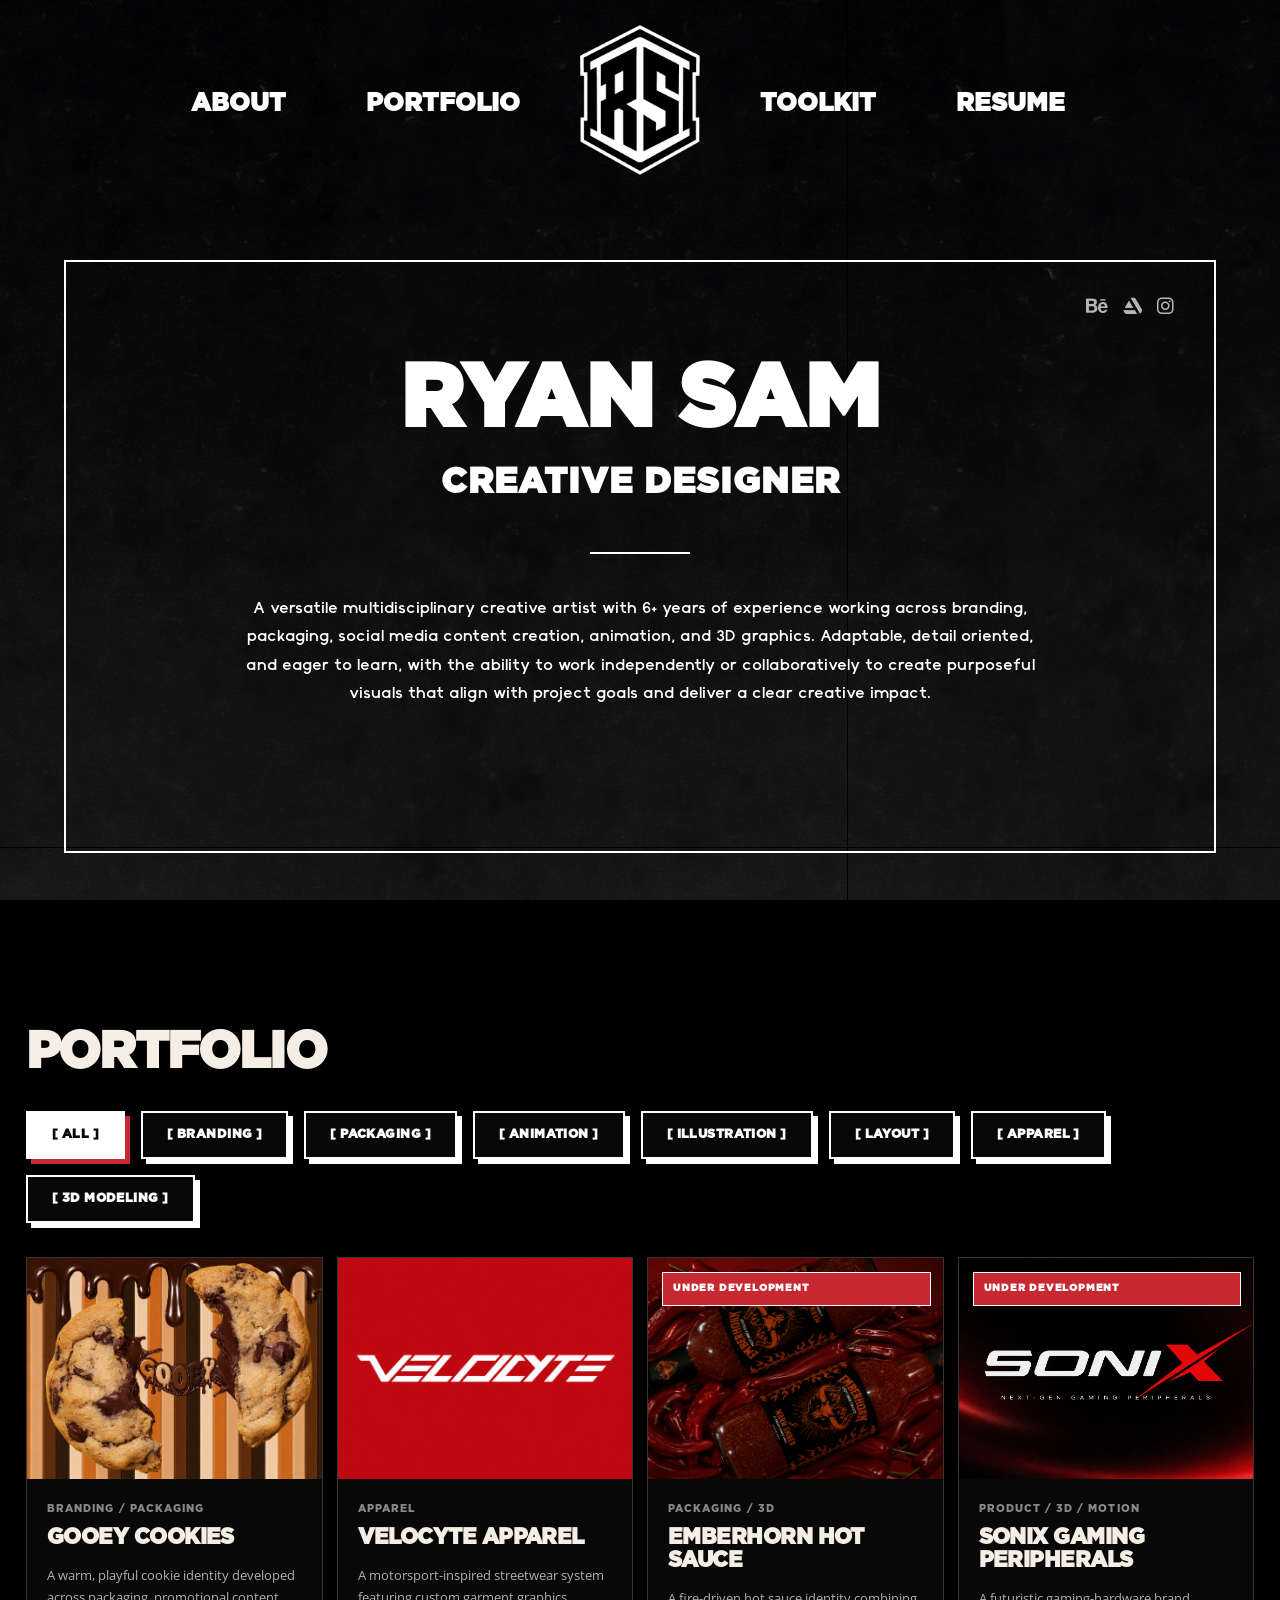
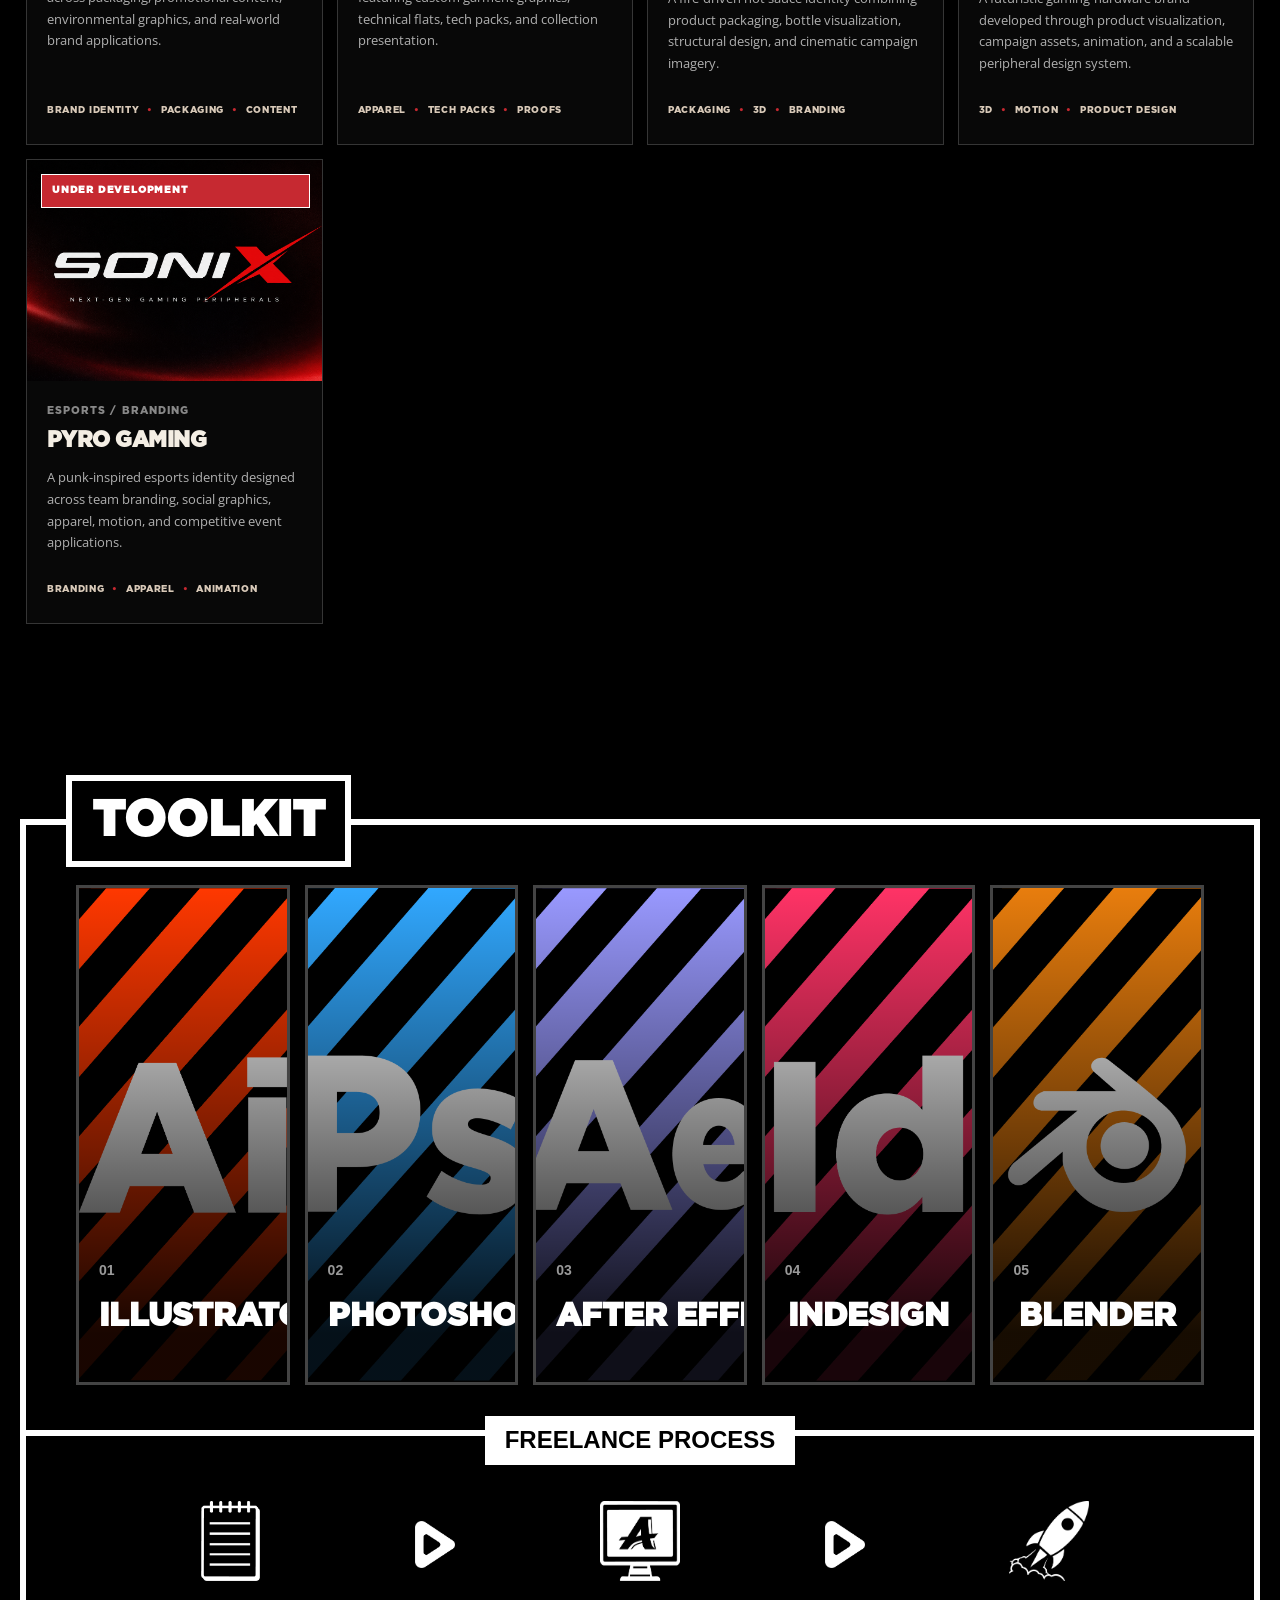
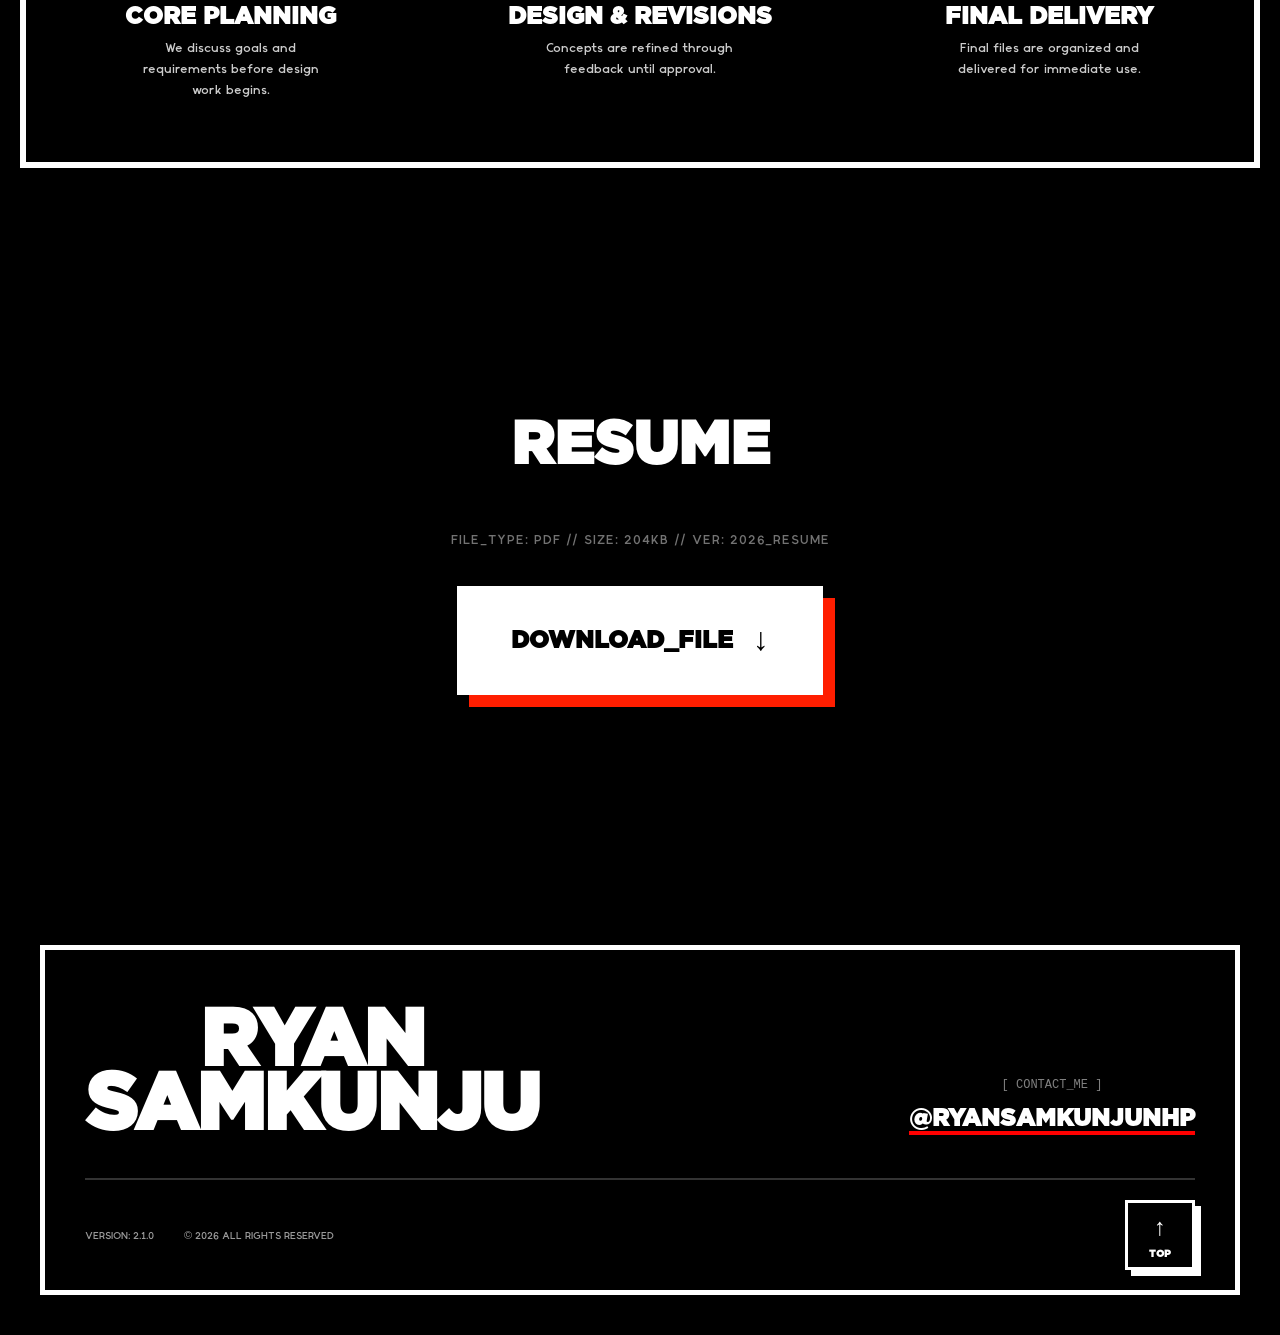
==== index.html @ bf1e014e "update19" ====
<!DOCTYPE html>
<html lang="en">
<head>
    <meta charset="UTF-8">
    <meta name="viewport" content="width=device-width, initial-scale=1.0">
    <title>Portfolio | Ryan Sam</title>
    <link rel="stylesheet" href="style.css">
    <!-- Scripts -->
    <script src="script.js" defer></script>
    <script src="filter.js" defer></script>
    <script src="scroll.js" defer></script>
    <script src="name.js" defer></script>
    <script src="transition.js" defer></script>
    <!-- Google tag (gtag.js) -->
<script async src="https://www.googletagmanager.com/gtag/js?id=G-31W8MHHCCV"></script>
<script>
  window.dataLayer = window.dataLayer || [];
  function gtag(){dataLayer.push(arguments);}
  gtag('js', new Date());

  gtag('config', 'G-31W8MHHCCV');
</script>
    <script>
        document.addEventListener("DOMContentLoaded", function () {
    const underDevelopmentProjects = document.querySelectorAll(
        ".portfolio-item.is-under-development .portfolio-card-link"
    );

    const notification = document.getElementById("dev-notification");

    underDevelopmentProjects.forEach(function (link) {
        link.addEventListener("click", function (event) {
            event.preventDefault();

            const projectURL = link.getAttribute("href");

            notification.classList.add("active");

            setTimeout(function () {
                window.location.href = projectURL;
            }, 1200);
        });
    });
});
    </script>
    <!-- Icons and Fonts -->
       <link rel="icon" type="image/png" href="images/NEWRSRSLOGO.png">
    <link rel="stylesheet" href="https://cdnjs.cloudflare.com/ajax/libs/font-awesome/6.0.0/css/all.min.css">
    <link href="https://fonts.googleapis.com/css?family=Open+Sans:400,700,800&display=swap" rel="stylesheet">
</head>
<body id="top">
    <!-- NAVIGATION BAR -->
    <nav class="minimal-nav">
        <div class="nav-left">
            <ul>
                <li><a href="#about">About</a></li>
                <li><a href="#portfolio">Portfolio</a></li>
            </ul>
        </div>
      
        <div class="logo">
            <a href="#"><img src="images/NEWRSRSLOGO.png" alt="Logo" /></a>
        </div>

        <div class="nav-right">
            <ul>
                <li><a href="#services">Toolkit</a></li>
                <li><a href="#resume">Resume</a></li>
            </ul>
        </div>
    </nav>
	  
    <!-- INTRO SECTION (Centered Bio) -->
<section class="hero-framed">
    <div class="hero-container">
        <!-- Social Icons (Top Right in Desktop, Centered in Mobile) -->
        <div class="hero-socials-inner">
            <a href="#" target="_blank"><i class="fa-brands fa-behance"></i></a>
            <a href="https://www.artstation.com/ryansamarts" target="_blank"><i class="fa-brands fa-artstation"></i></a>
            <a href="#" target="_blank"><i class="fa-brands fa-instagram"></i></a>
        </div>

        <div class="hero-content-center">
            <h1 class="hero-name">RYAN SAM</h1>
            <h2 class="hero-title">CREATIVE DESIGNER</h2>
            
            <!-- The horizontal line divider -->
            <div class="hero-line"></div>

            <p class="hero-bio">
             A versatile multidisciplinary creative artist with 6+ years of experience working across branding, packaging, social media content creation, animation, and 3D graphics. Adaptable, detail oriented, and eager to learn, with the ability to work independently or collaboratively to create purposeful visuals that align with project goals and deliver a clear creative impact.
            </p>
            <br>
            <p class="hero-biotwo"></p>
        </div>
    </div>
</section>

    <!-- PORTFOLIO SECTION -->
<section
    id="portfolio"
    class="port-section"
    aria-labelledby="portfolio-title"
>
    <div class="portfolio-inner">

        <div class="portfolio-title-row">
            <div>
                <h2 id="portfolio-title" class="portfolio-section-title">
                    PORTFOLIO 
                </h2>
            </div>
        </div>

        <div class="portfolio-controls">

            <!-- Portfolio Filter Buttons -->
            <div
                class="portfolio-filter"
                role="group"
                aria-label="Filter portfolio projects"
            >
                <button
                    type="button"
                    class="is-active"
                    data-filter="all"
                    aria-pressed="true"
                >
                    <span>[ ALL ]</span>
                </button>

                <button
                    type="button"
                    data-filter="Branding"
                    aria-pressed="false"
                >
                    <span>[ BRANDING ]</span>
                </button>

                <button
                    type="button"
                    data-filter="Packaging"
                    aria-pressed="false"
                >
                    <span>[ PACKAGING ]</span>
                </button>

                <button
                    type="button"
                    data-filter="Animation"
                    aria-pressed="false"
                >
                    <span>[ ANIMATION ]</span>
                </button>

                <button
                    type="button"
                    data-filter="Illustration"
                    aria-pressed="false"
                >
                    <span>[ ILLUSTRATION ]</span>
                </button>

                <button
                    type="button"
                    data-filter="Layout"
                    aria-pressed="false"
                >
                    <span>[ LAYOUT ]</span>
                </button>

                <button
                    type="button"
                    data-filter="Apparel"
                    aria-pressed="false"
                >
                    <span>[ APPAREL ]</span>
                </button>

                <button
                    type="button"
                    data-filter="3D Modeling"
                    aria-pressed="false"
                >
                    <span>[ 3D MODELING ]</span>
                </button>
            </div>
        </div>

        <div class="portfolio-container">

            <!-- GOOEY -->
            <article
                class="portfolio-item"
                data-category="Branding, Packaging"
            >
                <a href="gooey.html" class="portfolio-card-link">

                    <div class="image-container">
                        <img
                            src="images/gooeybannerrewr2.jpg"
                            alt="Gooey Cookies branding and packaging project"
                        >
                    </div>

                    <div class="portfolio-card-content">
                        <p class="project-category">
                            BRANDING / PACKAGING
                        </p>

                        <h3>GOOEY COOKIES</h3>

                        <p class="project-summary">
                            A warm, playful cookie identity developed across
                            packaging, promotional content, environmental graphics,
                            and real-world brand applications.
                        </p>

                        <div class="project-tags">
                            <span>BRAND IDENTITY</span>
                            <span>PACKAGING</span>
                            <span>CONTENT</span>
                        </div>
                    </div>

                </a>
            </article>

            <!-- VELOCYTE -->
           <article
              class="portfolio-item"
             data-category="Apparel"
>
            <a href="velocyte.html" class="portfolio-card-link">

             <div class="image-container">
            <img src="images/VelocyteBannerRed.png"
                alt="Velocyte motorsport apparel project">
        </div>

        <div class="portfolio-card-content">
            <p class="project-category">
                APPAREL
            </p>

            <h3>VELOCYTE APPAREL</h3>

            <p class="project-summary">
                A motorsport-inspired streetwear system featuring
                custom garment graphics, technical flats, tech packs,
                and collection presentation.
            </p>

            <div class="project-tags">
                <span>APPAREL</span>
                <span>TECH PACKS</span>
                <span>PROOFS</span>
            </div>
        </div>

    </a>
</article>

            <!-- EMBERHORN -->
            <article
                class="portfolio-item is-under-development"
                data-category="Branding, Packaging, 3D Modeling"
            >
                <a href="emberhorn.html" class="portfolio-card-link">

                    <div class="image-container">
                        <img
                            src="images/emberthumb.png"
                            alt="Emberhorn hot sauce branding and packaging project"
                        >

                        <div class="dev-badge">
                            UNDER DEVELOPMENT
                        </div>
                    </div>

                    <div class="portfolio-card-content">
                        <p class="project-category">
                            PACKAGING / 3D
                        </p>

                        <h3>EMBERHORN HOT SAUCE</h3>

                        <p class="project-summary">
                            A fire-driven hot sauce identity combining product
                            packaging, bottle visualization, structural design,
                            and cinematic campaign imagery.
                        </p>

                        <div class="project-tags">
                            <span>PACKAGING</span>
                            <span>3D</span>
                            <span>BRANDING</span>
                        </div>
                    </div>

                </a>
            </article>

            <!-- SONIX -->
            <article
                class="portfolio-item is-under-development"
                data-category="Branding, Animation, 3D Modeling"
            >
                <a href="sonix.html" class="portfolio-card-link">

                    <div class="image-container">
                        <img
                            src="images/sonixbanner.png"
                            alt="Sonix gaming peripherals product design project"
                        >

                        <div class="dev-badge">
                            UNDER DEVELOPMENT
                        </div>
                    </div>

                    <div class="portfolio-card-content">
                        <p class="project-category">
                            PRODUCT / 3D / MOTION
                        </p>

                        <h3>SONIX GAMING PERIPHERALS</h3>

                        <p class="project-summary">
                            A futuristic gaming-hardware brand developed through
                            product visualization, campaign assets, animation,
                            and a scalable peripheral design system.
                        </p>

                        <div class="project-tags">
                            <span>3D</span>
                            <span>MOTION</span>
                            <span>PRODUCT DESIGN</span>
                        </div>
                    </div>

                </a>
            </article>

            <!-- PYRO ESPORTS -->
            <article
                class="portfolio-item is-under-development"
                data-category="Branding, Apparel, Animation, Illustration"
            >
                <a href="esports.html" class="portfolio-card-link">

                    <div class="image-container">
                        <!-- Replace this image when the final Pyro banner is ready -->
                        <img
                            src="images/sonixbanner.png"
                            alt="Pyro Gaming esports identity project"
                        >

                        <div class="dev-badge">
                            UNDER DEVELOPMENT
                        </div>
                    </div>

                    <div class="portfolio-card-content">
                        <p class="project-category">
                            ESPORTS / BRANDING
                        </p>

                        <h3>PYRO GAMING</h3>

                        <p class="project-summary">
                            A punk-inspired esports identity designed across
                            team branding, social graphics, apparel, motion,
                            and competitive event applications.
                        </p>

                        <div class="project-tags">
                            <span>BRANDING</span>
                            <span>APPAREL</span>
                            <span>ANIMATION</span>
                        </div>
                    </div>

                </a>
            </article>

        </div>

        <p class="portfolio-empty-message" hidden>
            No projects currently match this category.
        </p>

    </div>
</section>

    <!-- TOOLKIT / SERVICES SECTION -->
    <section class="brutalist-master-container" id="services">
        <div class="main-frame">
            <h2 class="master-title">TOOLKIT</h2>
            <div class="services-wrapper">
                <div class="services-container">
                    <!-- Adobe Tools Panels -->
                    <div class="service-panel" style="background-image: url('images/Illustratortest.png');">
                        <div class="panel-content">
                            <span class="service-number">01</span>
                            <h2 class="service-title">Illustrator</h2>
                            <div class="service-details"><p>[ VECTOR GRAPHICS ]<br>[ IDENTITY SYSTEMS ]</p></div>
                        </div>
                    </div>
                    <div class="service-panel" style="background-image: url('images/Phototest.png');">
                        <div class="panel-content">
                            <span class="service-number">02</span>
                            <h2 class="service-title">PHOTOSHOP</h2>
                            <div class="service-details"><p>[ DIGITAL ART ]<br>[ VISUAL DESIGN ]</p></div>
                        </div>
                    </div>
                    <div class="service-panel" style="background-image: url('images/effectstest.png');">
                        <div class="panel-content">
                            <span class="service-number">03</span>
                            <h2 class="service-title">AFTER EFFECTS</h2>
                            <div class="service-details"><p>[ MOTION GRAPHICS ]<br>[ VFX ]</p></div>
                        </div>
                    </div>
                    <div class="service-panel" style="background-image: url('images/indesigntest.png');">
                        <div class="panel-content">
                            <span class="service-number">04</span>
                            <h2 class="service-title">INDESIGN</h2>
                            <div class="service-details"><p>[ EDITORIAL ]<br>[ PRINT ]</p></div>
                        </div>
                    </div>
                    <div class="service-panel" style="background-image: url('images/blendertest.png');">
                        <div class="panel-content">
                            <span class="service-number">05</span>
                            <h2 class="service-title">BLENDER</h2>
                            <div class="service-details"><p>[ 3D MODELING ]<br>[ RENDERING ]</p></div>
                        </div>
                    </div>
                </div>
            </div>

            <div class="section-divider">
                <span class="divider-label">FREELANCE PROCESS</span>
            </div>

            <!-- Process Section -->
            <div class="process-wrapper">
                <div class="about-cards__row">
                    <article class="about-card">
                        <div class="about-card__icon"><img src="images/pad.png" alt="Planning"></div>
                        <h3 class="about-card__title">CORE PLANNING</h3>
                        <p class="about-card__text">We discuss goals and requirements before design work begins.</p>
                    </article>
                    <div class="process-arrow"><img src="images/arrow1.png" alt="arrow"></div>
                    <article class="about-card">
                        <div class="about-card__icon"><img src="images/screen.png" alt="Design"></div>
                        <h3 class="about-card__title">DESIGN & REVISIONS</h3>
                        <p class="about-card__text">Concepts are refined through feedback until approval.</p>
                    </article>
                    <div class="process-arrow"><img src="images/arrow1.png" alt="arrow"></div>
                    <article class="about-card">
                        <div class="about-card__icon"><img src="images/rocket.png" alt="Quality"></div>
                        <h3 class="about-card__title">FINAL DELIVERY</h3>
                        <p class="about-card__text">Final files are organized and delivered for immediate use.</p>
                    </article>
                  </div>
            </div>
        </div>
    </section>

    <!-- RESUME SECTION -->
    <section class="resume-content-box" id="resume">
        <h4>RESUME</h4>
        <p class="resume-file-info">FILE_TYPE: PDF // SIZE: 204KB // VER: 2026_RESUME</p>
        <a href="/images/RyanSamkunjuResume.pdf" download class="brutalist-btn">
            <span class="btn-text">DOWNLOAD_FILE</span>
            <span class="btn-arrow">↓</span>
        </a>
    </section>

    <!-- FOOTER -->
    <footer class="brutalist-footer">
        <div class="footer-frame">
            <div class="footer-main">
                <h2 class="footer-logo-text">RYAN <br>SAMKUNJU</h2>
                <div class="footer-contact">
                    <p class="tech-label">[ CONTACT_ME ]</p>
                    <a href="mailto:ryansamkunjunhp@gmail.com" class="footer-link">@RYANSAMKUNJUNHP</a>
                </div>
            </div>
            <div class="footer-bottom">
                <div class="footer-meta">
                    <p>VERSION: 2.1.0</p>
                    <p>&copy; 2026 ALL RIGHTS RESERVED</p>
                </div>
                <div class="scroll-container">
                    <a href="#top" class="brutalist-scroll-btn">
                        <span class="arrow">↑</span>
                        <span class="btn-text">TOP</span>
                    </a>
                </div>
            </div>
        </div>
    </footer>
	<div id="dev-notification" class="dev-notification">
    This project is still under development. Some sections may be unfinished.
</div>
</body>
</html>
---- style.css ----
/* =========================================================
   GLOBAL / RESET / FONTS
========================================================= */
* {
  box-sizing: border-box;
}

html {
  scroll-behavior: smooth;
}

body {
  margin: 0;
  min-height: 100vh;
  overflow-x: hidden;
  background-color: #000;
  color: #fff;
  font-family: Arial, sans-serif;
  line-height: 1.6;
}

body::before {
  content: "";
  position: fixed;
  inset: 0;
  background-image: url("images/BG21.jpg");
  background-size: cover;
  background-position: center;
  background-repeat: no-repeat;
  z-index: -1;
  will-change: transform;
}

img {
  max-width: 100%;
  height: auto;
}
@font-face {
  font-family: "FuturaBold";
  src: url("fonts/Futura Bold.otf") format("opentype");
  font-weight: 700;
  font-style: normal;
  font-display: swap;
}
@font-face {
  font-family: 'gyro';
  src: url('fonts/gyro.ttf');
  font-weight: normal;
  font-style: normal;
}

@font-face {
  font-family: 'voye';
  src: url('fonts/voye.otf');
  font-weight: normal;
  font-style: normal;
}

@font-face {
  font-family: 'GothamBlack';
  src: url('/fonts/GothamBlack.woff2') format('woff2'),
       url('/fonts/GothamBlack.woff') format('woff'),
       url('/fonts/GothamBlack.ttf') format('truetype'),
       url('/fonts/GothamBlack.otf') format('opentype');
  font-weight: normal;
  font-style: normal;
  font-display: swap;
}

p {
  font-family: 'voye', Arial, sans-serif;
}

h2,
h3,
h4,
nav ul li a,
.brutalist-btn,
.brutalist-resume-btn,
.brutalist-nav-btn .btn-text,
.brutalist-scroll-btn .btn-text,
.portfolio-filter button,
.footer-link,
.btn-text,
.spec-row strong,
.concept-title {
  font-family: 'GothamBlack', Arial, sans-serif;
  font-weight: 900;
}

h2 {
  text-align: center;
  color: #fff;
  font-size: 40px;
}

h3 {
  color: #fff;
  font-size: 50px;
}

h4 {
  color: #fff;
  font-size: 60px;
  text-align: center;
}

.services-section,
.port-section,
.resume-wrapper {
  background: transparent !important;
}

.sr-only {
  position: absolute;
  width: 1px;
  height: 1px;
  overflow: hidden;
}

/* =========================================================
   NAVIGATION (Kept Your Original Styles)
========================================================= */

nav {
  display: flex;
  align-items: center;
  justify-content: center;
  max-width: 1200px;
  height: 200px;
  margin: 0 auto;
  position: relative;
  z-index: 10;
  gap: 0;
}

.nav-left, .nav-right {
  display: flex;
  align-items: center;
  flex: 1;
}

.nav-left { justify-content: flex-end; }
.nav-right { justify-content: flex-start; }

nav ul {
  display: flex;
  align-items: center;
  height: 90px;
  margin: 0;
  padding: 0 20px;
  list-style: none;
}

nav ul li { margin: 0 40px; }

nav ul li a {
  display: inline-block;
  position: relative;
  color: #fff;
  font-size: 25px;
  line-height: 1;
  padding-top: 10px;
  text-transform: uppercase;
  text-decoration: none;
  transition: all 0.3s ease;
}

/* Triangle Hover Effect */
nav ul li a::after {
  content: "";
  position: absolute;
  left: 50%;
  bottom: -15px;
  width: 0;
  height: 0;
  border-left: 15px solid transparent;
  border-right: 15px solid transparent;
  border-top: 10px solid #fff;
  transform: translateX(-50%);
  opacity: 0;
  transition: opacity 0.15s ease;
}

nav ul li a:hover::after {
  opacity: 1;
  animation: triangleShake 0.25s infinite;
}
.logo {
  flex: 0 0 auto;
  display: flex;
  align-items: center;
  justify-content: center;
  z-index: 20;
}

.logo a {
  display: flex;
  align-items: center;
  justify-content: center;
}
.logo img {
  display: block;
  width: 120px;
  height: auto;
  max-width: none;
  object-fit: contain;
  flex-shrink: 0;
}
@media (max-width: 768px) {
  nav {
    height: 120px;
    max-width: 100%;
    padding: 0 10px;
  }

  nav ul {
    height: 55px;
    padding: 0 10px;
  }

  nav ul li {
    margin: 0 12px;
  }

  nav ul li a {
    font-size: 13px;
    padding-top: 6px;
  }

  .logo img {
    width: 80px;
    height: auto;
    max-width: none;
  }
}
@keyframes triangleShake {
  0% { transform: translateX(-50%) rotate(0deg); }
  25% { transform: translateX(-48%) rotate(2deg); }
  50% { transform: translateX(-50%) rotate(0deg); }
  75% { transform: translateX(-52%) rotate(-2deg); }
  100% { transform: translateX(-50%) rotate(0deg); }
}

/* =========================================================
   INDEX — HERO / ABOUT
========================================================= */

.hero-framed {
  display: flex;
  justify-content: center;
  width: 100%;
  padding: 60px 5%;
}

.hero-container {
  position: relative;
  display: flex;
  flex-direction: column;
  align-items: center;
  width: 100%;
  max-width: 1200px;
  margin: 0 auto;
  padding: 100px 60px;
  border: 2px solid #fff;
  text-align: center;
}

.hero-socials-inner {
  position: absolute;
  top: 30px;
  right: 40px;
  display: flex;
  gap: 15px;
}

.hero-socials-inner a {
  color: #fff;
  font-size: 1.2rem;
  opacity: 0.7;
  transition: color 0.3s ease, opacity 0.3s ease;
}

.hero-socials-inner a:hover {
  color: #ff3c00;
  opacity: 1;
}

.hero-content-center {
  display: flex;
  flex-direction: column;
  align-items: center;
  width: 100%;
  text-align: center;
}

.hero-name {
  margin: 0;
  color: #fff;
  font-family: "GothamBlack", Arial, sans-serif;
  font-size: clamp(3.2rem, 7vw, 5.5rem);
  line-height: 0.9;
  text-transform: uppercase;
}

.hero-title {
  margin: 14px 0 0;
  color: #fff;
  font-family: "GothamBlack", Arial, sans-serif;
  font-size: clamp(1.35rem, 3vw, 2.2rem);
  letter-spacing: 1px;
  text-transform: uppercase;
}

.hero-line {
  width: 100px;
  height: 2px;
  margin: 40px auto;
  background: #fff;
}

.hero-bio,
.hero-biotwo {
  width: 100%;
  max-width: 800px;
  margin: 0 auto;
  color: #fff;
  font-size: 1.05rem;
  line-height: 1.7;
  text-align: center;
}

.hero-biotwo {
  margin-top: 18px;
}

@media (max-width: 768px) {
  .hero-framed {
    padding: 30px 12px 60px;
  }

  .hero-container {
    padding: 80px 24px 46px;
  }

  .hero-socials-inner {
    position: relative;
    top: auto;
    right: auto;
    justify-content: center;
    width: 100%;
    margin-bottom: 38px;
  }

  .hero-bio,
  .hero-biotwo {
    max-width: 100%;
    font-size: 0.95rem;
  }
}

/* =========================================================
   BUTTONS / CIRCLE EFFECTS
========================================================= */
.brutalist-resume-btn,
.brutalist-btn {
  position: relative;
  display: inline-flex;
  align-items: center;
  justify-content: center;
  gap: 20px;
  overflow: visible;
}

.brutalist-btn {
  padding: 25px 50px;
  background-color: #fff;
  color: #000;
  border: 4px solid #fff;
  box-shadow: 12px 12px 0 #ff1e00;
  font-size: 24px;
  text-transform: uppercase;
  text-decoration: none;
  transition: all 0.1s step-end;
}

.brutalist-btn:hover {
  transform: translate(6px, 6px);
  box-shadow: 6px 6px 0 #ff1e00;
  background-color: #000;
  color: #fff;
}

.brutalist-btn:active,
.brutalist-resume-btn:active {
  transform: translate(12px, 12px);
  box-shadow: 0 0 0 #ff1e00;
}

.btn-arrow {
  font-size: 32px;
  font-weight: bold;
}

.circle-effect {
  position: absolute;
  left: 50%;
  top: 50%;
  width: 135%;
  height: 170%;
  transform: translate(-50%, -50%) rotate(-4deg);
  pointer-events: none;
  z-index: -1;
}

.circle-effect path {
  fill: none;
  stroke: #ff1e00;
  stroke-width: 8;
  stroke-linecap: round;
  stroke-linejoin: round;
  stroke-dasharray: 1000;
  stroke-dashoffset: 1000;
  animation: drawCircle 4s ease-out infinite;
}

@keyframes drawCircle {
  0% { stroke-dashoffset: 1000; opacity: 0; }
  10% { opacity: 1; }
  35% { stroke-dashoffset: 0; opacity: 1; }
  85% { stroke-dashoffset: 0; opacity: 1; }
  100% { stroke-dashoffset: 1000; opacity: 0; }
}

.process-contact-footer,
.process-contact-container {
  display: flex;
  justify-content: center;
  margin-top: 50px;
}

.process-contact-footer {
  margin-top: 20px;
  padding-bottom: 10px;
}

@media (max-width: 768px) {
  .brutalist-resume-btn {
    width: 100%;
    padding: 15px 30px;
    font-size: 18px;
  }
}

/* =========================================================
   PORTFOLIO — SELECTED WORK
========================================================= */

.port-section {
    position: relative;
    padding: clamp(80px, 9vw, 145px) 0;
    background: transparent;
    color: #f5f2eb;
}

.portfolio-inner {
    width: min(1480px, calc(100% - 52px));
    margin-inline: auto;
}

/* Header */

.portfolio-title-row {
    display: flex;
    justify-content: space-between;
    align-items: flex-end;
    gap: 32px;
    margin-bottom: 32px;
}

.portfolio-section-title {
    max-width: 760px;
    margin: 0;
    color: #f4eee4;
    font-family: GothamBlack, "Open Sans", sans-serif;
    font-size: clamp(2rem, 4vw, 4.4rem);
    line-height: 0.98;
    letter-spacing: -0.035em;
    text-transform: uppercase;
}

/* Filters and view-all link */

.portfolio-controls {
    display: flex;
    justify-content: space-between;
    align-items: flex-end;
    gap: 30px;
    margin-bottom: 34px;
}

.portfolio-filter {
    display: flex;
    flex: 1;
    flex-wrap: wrap;
    gap: 16px;
}

.portfolio-filter button {
    position: relative;
    min-height: 48px;
    padding: 0 24px;
    overflow: visible;

    background: #080808;
    color: #ffffff;

    border: 2px solid #ffffff;
    border-radius: 0;
    box-shadow: 5px 5px 0 #ffffff;

    font-family: GothamBlack, "Open Sans", sans-serif;
    font-size: 0.78rem;
    font-weight: 800;
    letter-spacing: 0.035em;
    line-height: 1;
    text-transform: uppercase;

    cursor: pointer;

    transition:
        transform 160ms ease,
        box-shadow 160ms ease,
        background-color 160ms ease,
        color 160ms ease;
}

.portfolio-filter button:hover {
    transform: translate(2px, 2px);
    box-shadow: 3px 3px 0 #ffffff;
}

.portfolio-filter button.is-active {
    background: #ffffff;
    color: #080808;
    box-shadow: 5px 5px 0 #c62931;
}

.portfolio-filter button:focus-visible {
    outline: 3px solid #c62931;
    outline-offset: 5px;
}
/* Project grid */

.portfolio-container {
    display: grid;
    grid-template-columns: repeat(4, minmax(0, 1fr));
    gap: 14px;
    align-items: stretch;
}

.port-section .portfolio-item {
    min-width: 0;
    overflow: hidden;

    background: rgba(9, 9, 9, 0.9);
    border: 1px solid rgba(255, 255, 255, 0.18);

    transition:
        opacity 220ms ease,
        transform 220ms ease,
        border-color 220ms ease;
}

.port-section .portfolio-item:hover {
    border-color: rgba(255, 255, 255, 0.52);
    transform: translateY(-4px);
}

.port-section .portfolio-item[hidden] {
    display: none;
}

.portfolio-card-link {
    display: flex;
    flex-direction: column;
    height: 100%;

    color: inherit;
    text-decoration: none;
}

/* Images */

.port-section .image-container {
    position: relative;
    aspect-ratio: 4 / 3;
    overflow: hidden;
    background: #121212;
}

.port-section .image-container img {
    display: block;
    width: 100%;
    height: 100%;
    object-fit: cover;

    filter: saturate(0.88);
    transition:
        transform 380ms ease,
        filter 380ms ease;
}

.portfolio-item:hover .image-container img {
    transform: scale(1.035);
    filter: saturate(1);
}

/* Under-development badge */

.port-section .dev-badge {
    position: absolute;
    top: 14px;
    left: 14px;
    z-index: 2;

    padding: 8px 10px;

    background: #c62931;
    color: #ffffff;
    border: 1px solid #ffffff;

    font-family: GothamBlack, "Open Sans", sans-serif;
    font-size: 0.62rem;
    font-weight: 800;
    letter-spacing: 0.08em;
    text-transform: uppercase;
}

/* Card content */

.portfolio-card-content {
    display: flex;
    flex: 1;
    flex-direction: column;
    padding: 22px 20px 20px;
}

.project-category {
    margin: 0 0 10px;
    color: rgba(255, 255, 255, 0.52);

    font-family: GothamBlack, "Open Sans", sans-serif;
    font-size: 0.66rem;
    letter-spacing: 0.1em;
    text-transform: uppercase;
}

.portfolio-card-content h3 {
    margin: 0;
    color: #f4eee4;

    font-family: GothamBlack, "Open Sans", sans-serif;
    font-size: clamp(1.15rem, 1.7vw, 1.65rem);
    line-height: 1.05;
    letter-spacing: -0.025em;
    text-transform: uppercase;
}

.project-summary {
    margin: 15px 0 22px;
    color: rgba(255, 255, 255, 0.68);

    font-family: "Open Sans", Arial, sans-serif;
    font-size: 0.82rem;
    line-height: 1.65;
}

.project-tags {
    display: flex;
    flex-wrap: wrap;
    gap: 8px;
    margin-top: auto;
}

.project-tags span {
    padding: 6px 0;
    color: #d8c9b8;

    font-family: GothamBlack, "Open Sans", sans-serif;
    font-size: 0.59rem;
    letter-spacing: 0.07em;
    text-transform: uppercase;
}

.project-tags span:not(:last-child)::after {
    margin-left: 8px;
    color: #c62931;
    content: "•";
}

/* Empty filter result */

.portfolio-empty-message {
    margin: 38px 0 0;
    padding: 28px;

    border: 1px solid rgba(255, 255, 255, 0.2);
    color: rgba(255, 255, 255, 0.62);

    font-family: GothamBlack, "Open Sans", sans-serif;
    text-align: center;
    text-transform: uppercase;
}

/* Responsive */

@media (max-width: 1180px) {
    .portfolio-container {
        grid-template-columns: repeat(2, minmax(0, 1fr));
    }

    .portfolio-controls {
        align-items: flex-start;
        flex-direction: column;
    }

    .view-all-projects {
        align-self: flex-end;
    }
}

@media (max-width: 720px) {
    .port-section {
        padding: 72px 0;
    }

    .portfolio-inner {
        width: min(100% - 24px, 1480px);
    }

    .portfolio-section-title {
        font-size: clamp(2rem, 10vw, 3.2rem);
    }

    .portfolio-filter {
        gap: 12px;
    }

    .portfolio-filter button {
        min-height: 42px;
        padding: 0 15px;
        box-shadow: 4px 4px 0 #ffffff;
        font-size: 0.65rem;
    }

    .portfolio-filter button.is-active {
        box-shadow: 4px 4px 0 #c62931;
    }

    .portfolio-container {
        grid-template-columns: 1fr;
    }

    .view-all-projects {
        align-self: flex-start;
    }
}

/* =========================================================
   TOOLKIT / SERVICES / PROCESS
========================================================= */
.services-section {
  width: 100%;
  padding: 5px 0;
  margin-bottom: 50px;
  background: #000;
}

.brutalist-master-container,
.about-cards {
  display: flex;
  justify-content: center;
}

.brutalist-master-container {
  padding: 80px 20px;
  font-family: 'Arial Black', sans-serif;
}

.about-cards {
  padding: 100px 20px;
}

.main-frame {
  position: relative;
  display: flex;
  flex-direction: column;
  width: 100%;
  max-width: 1300px;
  border: 6px solid #fff;
}

.master-title {
  position: absolute;
  top: -50px;
  left: 40px;
  z-index: 10;
  margin: 0;
  padding: 0 20px;
  background: #000;
  color: #fff;
  border: 6px solid #fff;
  font-size: 50px;
  font-weight: 900;
  text-transform: uppercase;
}

.services-wrapper {
  padding: 60px 30px 40px;
}

.services-container {
  display: flex;
  width: 100%;
  max-width: 1400px;
  height: 500px;
  margin: 0 auto;
  padding: 0 20px;
  gap: 15px;
}

.service-panel {
  position: relative;
  flex: 1;
  overflow: hidden;
  background-size: cover;
  background-position: center;
  border: 3px solid #444;
  cursor: pointer;
  transition: all 0.6s cubic-bezier(0.25, 1, 0.5, 1);
}

.service-panel:hover {
  flex: 3;
  border-color: #fff;
}

.service-panel::before {
  content: '';
  position: absolute;
  inset: 0;
  background: linear-gradient(110deg, transparent 20%, rgba(255,255,255,0.1) 40%, rgba(255,255,255,0.4) 50%, rgba(255,255,255,0.1) 60%, transparent 80%);
  transform: translateX(-150%);
  transition: transform 0.8s ease;
  z-index: 3;
  pointer-events: none;
}

.service-panel:hover::before {
  transform: translateX(150%);
}

.service-panel::after {
  content: '';
  position: absolute;
  inset: 0;
  background: linear-gradient(to top, rgba(0,0,0,0.9) 10%, transparent 100%);
  z-index: 1;
}

.panel-content {
  position: absolute;
  left: 20px;
  right: 20px;
  bottom: 20px;
  z-index: 2;
  color: #fff;
}

.service-number {
  display: block;
  margin-bottom: 10px;
  font-size: 14px;
  font-weight: 900;
  color: white;
  opacity: 0.6;
}

.service-title {
  margin: 0;
  font-size: 32px;
  font-weight: 900;
  text-transform: uppercase;
  white-space: nowrap;
}

.service-details {
  max-height: 0;
  opacity: 0;
  overflow: hidden;
  margin-top: 20px;
  transition: all 0.4s ease;
  color: white;
}

.service-panel:hover .service-details {
  max-height: 200px;
  opacity: 1;
}

.service-details p,
.service-details li {
  color: #ccc;
  font-size: 16px;
  line-height: 1.5;
}

.service-details ul {
  padding: 0;
  list-style: none;
}

.section-divider {
  position: relative;
  display: flex;
  justify-content: center;
  align-items: center;
  height: 0;
  margin: 5px 0;
  border-top: 6px solid #fff;
}

.divider-label {
  position: absolute;
  top: -20px;
  padding: 5px 20px;
  background: #fff;
  color: #000;
  font-size: 24px;
  font-weight: 900;
  text-transform: uppercase;
}

.process-wrapper {
  padding: 60px 40px;
}

.about-cards__row {
  display: flex;
  justify-content: space-between;
  align-items: flex-start;
  gap: 20px;
}

.about-card {
  flex: 1;
  color: #fff;
  text-align: center;
}

.about-card__icon {
  display: flex;
  justify-content: center;
  height: 80px;
  margin-bottom: 20px;
}

.about-card__icon img {
  max-width: 80px;
  max-height: 80px;
  filter: brightness(0) invert(1);
}

.about-card__title {
  margin-bottom: 10px;
  font-size: 24px;
  line-height: 1;
}

.about-card__text {
  max-width: 200px;
  margin: 0 auto;
  font-size: 13px;
  opacity: 0.8;
}

.process-arrow img {
  width: 40px;
  margin-top: 20px;
  filter: brightness(0) invert(1);
}

@media (max-width: 900px) {
  .master-title {
    top: -20px;
    font-size: 30px;
  }

  .about-cards__row {
    flex-direction: column;
    align-items: center;
  }

  .process-arrow {
    padding: 20px 0;
    transform: rotate(90deg);
  }

  .section-divider {
    margin-top: 40px;
  }
}

@media (max-width: 768px) {
  .services-container {
    flex-direction: column;
    height: auto !important;
    padding: 0;
    gap: 15px;
  }

  .service-panel {
    flex: none !important;
    width: 100%;
    min-height: 300px;
    height: 300px;
  }

  .service-panel:hover {
    flex: none !important;
    height: 300px;
  }

  .service-title {
    font-size: 28px;
    white-space: normal;
  }

  .service-details {
    max-height: none;
    opacity: 1;
    margin-top: 15px;
  }
}

/* =========================================================
   INDEX — RESUME
========================================================= */

.resume-content-box {
  display: flex;
  flex-direction: column;
  align-items: center;
  justify-content: center;
  width: 100%;
  gap: 35px;
  padding: 150px 20px;
  text-align: center;
}

.resume-content-box h4 {
  margin: 0;
}

.resume-file-info {
  margin: 0;
  color: rgba(255, 255, 255, 0.45);
  font-family: "voye", Arial, sans-serif;
  font-size: 14px;
  letter-spacing: 1px;
}

@media (max-width: 768px) {
  .resume-content-box {
    gap: 26px;
    padding: 100px 20px;
  }

  .resume-content-box h4 {
    font-size: 3rem;
  }
}

/* =========================================================
   FOOTER / SCROLL BUTTONS
========================================================= */
footer {
  padding: 1rem;
  background: #000;
  color: #fff;
  text-align: center;
  justify-content: center;
}

.brutalist-footer {
  padding: 100px 20px 40px;
  background-color: transparent;
  color: #fff;
}

.footer-frame {
  position: relative;
  max-width: 1200px;
  margin: 0 auto;
  padding: 60px 40px 20px;
  border: 5px solid #fff;
}

.footer-main {
  display: flex;
  justify-content: space-between;
  align-items: flex-end;
  padding-bottom: 40px;
  margin-bottom: 20px;
  border-bottom: 2px solid rgba(255, 255, 255, 0.2);
}

.footer-logo-text {
  margin: 0;
  font-family: 'GothamBlack', sans-serif;
  font-size: 80px;
  line-height: 0.8;
  letter-spacing: -2px;
  text-transform: uppercase;
}

.footer-link {
  color: #fff;
  font-size: 24px;
  text-decoration: none;
  border-bottom: 4px solid red;
  transition: all 0.2s ease;
}

.footer-link:hover {
  background-color: red;
  color: #000;
}

.footer-bottom {
  display: flex;
  justify-content: space-between;
  align-items: center;
}

.footer-meta {
  display: flex;
  gap: 30px;
  font-family: monospace;
  font-size: 11px;
  opacity: 0.6;
}

.tech-label {
  margin-bottom: 5px;
  font-family: monospace;
  font-size: 12px;
  opacity: 0.5;
}

.project-nav-container {
  display: flex;
  gap: 15px;
}

.brutalist-nav-btn,
.brutalist-scroll-btn {
  display: flex;
  flex-direction: column;
  align-items: center;
  justify-content: center;
  background: #000;
  color: #fff;
  border: 3px solid #fff;
  box-shadow: 6px 6px 0 #fff;
  text-decoration: none;
  transition: all 0.1s step-end;
}

.brutalist-nav-btn {
  width: 80px;
  height: 70px;
}

.brutalist-scroll-btn {
  width: 70px;
  height: 70px;
}

.brutalist-nav-btn:hover,
.brutalist-scroll-btn:hover {
  transform: translate(3px, 3px);
  box-shadow: 3px 3px 0 #fff;
  background-color: #fff;
  color: #000;
}

.brutalist-nav-btn .arrow,
.brutalist-scroll-btn .arrow {
  font-size: 24px;
  font-weight: bold;
}

.brutalist-nav-btn .btn-text,
.brutalist-scroll-btn .btn-text {
  font-size: 10px;
}

.scroll {
  --transition-time: 0.4s;
  --width-arrow-line: 8px;
  --color-arrow: #fff;
  position: absolute;
  right: 20px;
  bottom: 20px;
}

.top-btn {
  display: block;
  position: relative;
  width: 80px;
  aspect-ratio: 1 / 1;
  overflow: hidden;
  background-color: #000;
  border: 2px solid #fff;
  border-radius: 50%;
  cursor: pointer;
}

.top-btn::before,
.top-btn::after {
  content: "";
  position: absolute;
  top: 25%;
  left: 50%;
  translate: -50% 0;
}

.top-btn::before {
  width: 24px;
  aspect-ratio: 1 / 1;
  border-top: var(--width-arrow-line) solid var(--color-arrow);
  border-left: var(--width-arrow-line) solid var(--color-arrow);
  rotate: 45deg;
}

.top-btn::after {
  width: var(--width-arrow-line);
  height: 50%;
  background-color: var(--color-arrow);
}

.scroll--active .top-btn:hover::before,
.scroll--active .top-btn:hover::after {
  animation: top 0.8s infinite;
}

@keyframes top {
  0% { top: 100%; }
  100% { top: -50%; }
}

@media (max-width: 900px) {
  .footer-main {
    flex-direction: column;
    align-items: flex-start;
    gap: 40px;
  }

  .footer-logo-text {
    font-size: 50px;
  }

  .footer-meta {
    flex-direction: column;
    gap: 5px;
  }
}

@media (max-width: 600px) {
  .project-nav-container {
    justify-content: center;
    width: 100%;
    margin-top: 20px;
  }
}

/* =========================================================
   PROJECT PAGES
========================================================= */
/* Brutalist Container */

.project-header {
        max-width: 1200px;
        margin: 40px auto 20px auto;
        padding: 0 20px;
        color: #fff;
        font-family: 'Arial', sans-serif;
    }
    .project-header h2 {
        font-size: 2rem;
        text-transform: uppercase;
        letter-spacing: 2px;
        color: #FF5A1F; /* Flame red color */
        border-bottom: 2px solid #333;
        padding-bottom: 10px;
        margin-bottom: 10px;
    }
     .project-header p {
        font-size: 1.1rem;
        text-align: center;
        color: white;
        line-height: 1.6;
    }
.dev-badge {
    position: absolute;
    top: 12px;
    right: 12px;
    background: #111;
    color: #fff;
    border: 1px solid #fff;
    padding: 6px 10px;
    font-size: 0.7rem;
    font-weight: 700;
    letter-spacing: 0.06em;
    z-index: 3;
}

.dev-notification {
    position: fixed;
    left: 50%;
    bottom: 30px;
    transform: translateX(-50%) translateY(20px);
    background: #111;
    color: #fff;
    border: 1px solid #fff;
    padding: 14px 22px;
    font-size: 0.9rem;
    font-weight: 700;
    letter-spacing: 0.03em;
    opacity: 0;
    pointer-events: none;
    z-index: 9999;
    transition: opacity 0.25s ease, transform 0.25s ease;
}

.dev-notification.active {
    opacity: 1;
    transform: translateX(-50%) translateY(0);
}
/* Placeholder style for empty images */
    .img-placeholder {
        background: #1a1a1a;
        display: flex;
        align-items: center;
        justify-content: center;
        color: #444;
        font-size: 0.9rem;
        min-height: 300px;
        border: 1px dashed #444;
    }
.brutalist-technical-grid {
    border-top: 4px solid #fff;
    border-bottom: 4px solid #fff;
    background: #000;
    margin-top: 50px;
}

/* Rows */
.b-row {
    display: grid;
    grid-template-columns: 1.5fr 1fr; /* Desktop: Main content wider than sidebar */
    width: 100%;
}

.split-border {
    border-top: 4px solid #fff;
}

/* Blocks */
.b-block {
    padding: 40px;
    border-right: 4px solid #fff;
    position: relative;
}

.b-block:last-child {
    border-right: none;
}

/* Labels */
.b-label {
    font-family: 'voye';
    font-size: 18px;
    color: white;
    display: block;
    margin-bottom: 20px;
    letter-spacing: 2px;
    font-weight: bold;
}

/* Typography */
.b-title {
    font-size: clamp(2.5rem, 6vw, 5rem); /* Scales based on screen size */
    line-height: 0.9;
    margin-bottom: 10px;
    text-transform: uppercase;
    text-align: center;
}

.b-subtitle {
    font-size: clamp(1rem, 2vw, 1.5rem);
    color: #fff;
    margin-bottom: 25px;
    font-weight: 400;
}

.b-body {
    font-size: 1.1rem;
    line-height: 1.6;
    max-width: 1100px;
    color: #ccc;
    text-align: center;
}

/* Specs Table */
.b-spec-list {
    font-family: 'voye';
}

.b-spec-item {
    display: flex;
    justify-content: space-between;
    padding: 12px 0;
    border-bottom: 1px solid #333;
}

/* Color Bars - Full Bleed */
.b-color-bars {
    display: flex;
    flex-direction: column;
    height: 99%;
    min-height: 200px;
    margin: 0 -40px -30px -40px;/* Bleeds bars to the edges of the box */
}

.b-bar {
    flex: 1;
    display: flex;
    align-items: center;
    padding-left: 20px;
    font-family: "voye";
    font-size: 18px;
    mix-blend-mode: difference; /* Text color adapts to background */
    transition: flex 0.3s ease;
}

.b-bar:hover { flex: 2; }

/* Font Image */
.b-type-img {
    width: 100%;
    height: auto;
    margin-top: 20px;
}
.b-type-divider {
    width: 100%;            
    border: 5px solid white;           
    height: 1px;           
    background-color: #fff;
    margin: 30px 0;        
}
/* --- MOBILE RESPONSIVENESS --- */
@media (max-width: 900px) {
    .b-row {
        grid-template-columns: 1fr; /* Stack elements vertically */
    }

    .b-block {
        border-right: none; /* Remove vertical divider */
        border-bottom: 4px solid #fff; /* Add horizontal divider between sections */
    }

    .b-block:last-child {
        border-bottom: none;
    }

    .b-title {
        font-size: 3rem; /* Control size on small mobile */
    }

    .b-color-bars {
        height: 300px; /* Ensure colors are visible on mobile */
    }
}

.side-bull-bg,
.side-gooey-bg {
  position: fixed;
  width: 550px;
  z-index: -1;
  opacity: 0.7;
  pointer-events: none;
}

.side-bull-bg {
  top: 0;
}

.side-gooey-bg {
  top: 50%;
}

.project-page {
  position: relative;
  z-index: 1;
  padding-bottom: 100px;
}

.project-top {
  display: flex;
  justify-content: center;
  align-items: center;
  padding: 100px 0 40px;
}
/* New Grid Layout: 3 Large/Long, 2 Medium */
.showcase-grid-alt {
    display: grid;
    grid-template-columns: repeat(6, 1fr); /* Use 6 columns to allow 3-way and 2-way splits */
    gap: 20px;
    max-width: 1200px;
    margin: 0 auto 60px auto;
}

/* The 3 Long/Large items take up 2 columns each (total 6) */
.grid-item.long-large {
    grid-column: span 2;
    aspect-ratio: 2 / 3; /* Makes them vertically long */
}

/* The 2 Medium items take up 3 columns each (total 6) */
.grid-item.medium {
    grid-column: span 3;
    aspect-ratio: 16 / 10; /* Makes them wider/rectangular */
}

/* Common styling for the items to keep hover effects consistent */
.grid-item {
    position: relative;
    overflow: hidden;
    cursor: pointer;
    background: #111;
}

/* Responsive: stack them on mobile */
@media (max-width: 768px) {
    .showcase-grid-alt {
        grid-template-columns: 1fr;
    }
    .grid-item.long-large, .grid-item.medium {
        grid-column: span 1;
        aspect-ratio: 1 / 1;
    }
}
.project-main-logo img {
  display: block;
  width: 100%;
  max-width: 500px;
  height: auto;
  transition: transform 0.3s ease;
}

.project-main-logo img:hover {
  transform: scale(1.02);
}

/* =========================================================
   GENERAL SHOWCASE GRID
========================================================= */

.showcase-grid {
    display: grid;
    grid-template-columns: repeat(3, 1fr);
    grid-auto-rows: 300px;
    gap: 15px;
    max-width: 1200px;
    margin: 40px auto;
}

.grid-item {
    position: relative;
    overflow: hidden;
    border: 1px solid #333;
    cursor: pointer;
}

.grid-item img {
    width: 100%;
    height: 100%;
    object-fit: cover;
    display: block;
}

/* Hover image system */
.img-primary {
    transition: transform 0.5s ease;
}
#lightbox-video,
.lightbox-media {
    max-width: 90vw;
    max-height: 85vh;
    width: auto;
    height: auto;
    object-fit: contain;
}
.img-hover {
    position: absolute;
    inset: 0;
    width: 100%;
    height: 100%;
    object-fit: cover;
    opacity: 0;
    pointer-events: none;
    transition: opacity 0.4s ease;
}

.grid-item:hover .img-hover {
    opacity: 1;
}

.grid-item:hover .img-primary {
    transform: scale(1.05);
}

/* Item sizes */
.grid-item.large {
    grid-column: span 2;
    grid-row: span 2;
}

.grid-item.tall {
    grid-column: span 1;
    grid-row: span 2;
}

.grid-item.full-width {
    grid-column: span 3;
    height: 400px;
}

.grid-item.square {
    grid-column: span 1;
}

.grid-item.wide {
    grid-column: span 2;
}

@media (max-width: 768px) {
    .showcase-grid {
        grid-template-columns: 1fr;
        grid-auto-rows: auto;
    }

    .grid-item.large,
    .grid-item.tall,
    .grid-item.full-width,
    .grid-item.wide {
        grid-column: span 1;
        grid-row: span 1;
        aspect-ratio: 1 / 1;
    }
}

/* =========================================================
   GOOEY CASE STUDY
   Consolidated styles used by the Gooey HTML page only.
========================================================= */

.gooey-case-study {
  --gooey-dark: #2a160d;
  --gooey-brown: #5a2e16;
  --gooey-caramel: #c97a3d;
  --gooey-dough: #d9b38c;
  --gooey-cream: #f6e8d5;
  --gooey-paper: #fffaf2;
  --gooey-line: rgba(246, 232, 213, 0.22);
  position: relative;
  overflow: hidden;
}

.gooey-case-panel {
  position: relative;
  z-index: 2;
  padding: clamp(82px, 9vw, 145px) 0;
  background: transparent;
  color: var(--gooey-cream);
}

.gooey-case-wrap {
  width: min(1220px, calc(100% - 48px));
  margin-inline: auto;
}

/* Shared section labels and headings */
.gooey-case-kicker {
  display: flex;
  align-items: center;
  gap: 14px;
  margin-bottom: clamp(34px, 5vw, 62px);
  font-family: "Barlow Condensed", Arial, sans-serif;
  font-weight: 700;
  letter-spacing: 0.15em;
  text-transform: uppercase;
}

.gooey-case-kicker span {
  display: grid;
  place-items: center;
  width: 38px;
  height: 38px;
  flex: 0 0 38px;
  border: 1px solid currentColor;
  border-radius: 50%;
  font-size: 0.82rem;
}

.gooey-case-kicker p,
.gooey-overline {
  margin: 0;
  font-family: "Barlow Condensed", Arial, sans-serif;
}

.gooey-overline {
  color: var(--gooey-caramel);
  font-size: clamp(0.8rem, 1vw, 1rem);
  font-weight: 800;
  letter-spacing: 0.16em;
  text-transform: uppercase;
}

.gooey-case-heading {
  margin-bottom: clamp(48px, 7vw, 86px);
}

.gooey-case-heading > div:last-child {
  width: min(760px, 100%);
  margin-inline: auto;
  text-align: center;
}

.gooey-case-heading h2,
.gooey-intro-copy h1 {
  margin: 12px auto 0;
  color: var(--gooey-cream);
  font-family: "Barlow Condensed", Arial, sans-serif;
  font-weight: 800;
  line-height: 0.91;
  letter-spacing: -0.035em;
  text-transform: uppercase;
}

.gooey-case-heading h2 {
  max-width: 720px;
  font-size: clamp(2.55rem, 5vw, 5.15rem);
}

/* 01. Project overview */
.gooey-case-intro {
  min-height: min(900px, 92vh);
  display: flex;
  align-items: center;
}

.gooey-intro-grid {
  display: grid;
  grid-template-columns: minmax(0, 1.22fr) minmax(330px, 0.78fr);
  grid-template-rows: minmax(240px, 1fr) auto;
  column-gap: clamp(55px, 8vw, 125px);
  row-gap: 32px;
  align-items: end;
}

.gooey-intro-copy {
  grid-column: 1;
  grid-row: 1 / 3;
  align-self: center;
  max-width: 760px;
}

.gooey-intro-copy h1 {
  max-width: 700px;
  margin-inline: 0;
  font-size: clamp(3.25rem, 6.7vw, 7rem);
  line-height: 0.88;
}

.gooey-intro-description {
  max-width: 690px;
  margin: clamp(28px, 4vw, 52px) 0 0;
  color: rgba(246, 232, 213, 0.86);
  font-size: clamp(1rem, 1.35vw, 1.25rem);
  line-height: 1.7;
}

.gooey-overview-logo {
  grid-column: 2;
  grid-row: 1;
  align-self: end;
  display: grid;
  place-items: center;
  width: 100%;
  min-height: 220px;
  padding-bottom: 12px;
}

.gooey-overview-logo img {
  display: block;
  width: clamp(195px, 68%, 330px);
  max-height: 205px;
  object-fit: contain;
}

.gooey-project-meta {
  grid-column: 2;
  grid-row: 2;
  align-self: end;
  width: 100%;
  margin: 0;
  border-top: 1px solid var(--gooey-line);
}

.gooey-project-meta div {
  display: grid;
  grid-template-columns: 120px 1fr;
  gap: 20px;
  padding: 17px 0;
  border-bottom: 1px solid var(--gooey-line);
}

.gooey-project-meta dt,
.gooey-project-meta dd {
  margin: 0;
  font-family: "Barlow Condensed", Arial, sans-serif;
  font-weight: 700;
  text-transform: uppercase;
}

.gooey-project-meta dt {
  color: rgba(246, 232, 213, 0.58);
  letter-spacing: 0.08em;
}

.gooey-project-meta dd {
  text-align: right;
}

/* 02. Logo system */
.gooey-logo-intro {
  max-width: 670px;
  margin: 26px auto 0;
  color: rgba(246, 232, 213, 0.8);
  line-height: 1.65;
}

.gooey-logo-showcase {
  display: block;
  width: 100%;
  min-height: 0;
  overflow: hidden;
}

.gooey-logo-showcase-left {
  display: grid;
  grid-template-columns: repeat(2, minmax(0, 1fr));
  grid-template-rows: none;
  width: 100%;
}

.gooey-logo-board {
  position: relative;
  display: grid;
  place-items: center;
  min-width: 0;
  min-height: 520px;
  margin: 0;
  padding: clamp(42px, 6vw, 82px);
  overflow: hidden;
}


.gooey-logo-board img {
  display: block;
  width: min(76%, 470px);
  max-height: 340px;
  object-fit: contain;
}

.gooey-logo-board figcaption {
  position: absolute;
  left: 28px;
  bottom: 24px;
  margin: 0;
  font-family: "Barlow Condensed", Arial, sans-serif;
  font-size: 0.8rem;
  font-weight: 700;
  letter-spacing: 0.11em;
  text-transform: uppercase;
}

.gooey-logo-board--horizontal {
  background: var(--gooey-dark);
  color: var(--gooey-cream);
}


.gooey-logo-board--mark {
  background: var(--gooey-brown);
  color: var(--gooey-cream);
}

.gooey-logo-board--stacked {
  min-height: 680px;
  background: var(--gooey-cream);
  color: var(--gooey-dark);
}

.gooey-logo-board--stacked img {
  width: min(68%, 500px);
  max-height: 420px;
}

/* 03. Typography */
.gooey-type-grid {
  display: grid;
  grid-template-columns: 1fr 1fr;
}

.gooey-type-card {
  display: flex;
  flex-direction: column;
  min-height: 610px;
  padding: clamp(34px, 4.8vw, 68px);
  color: var(--gooey-dark);
}

.gooey-type-card--display {
  background: var(--gooey-caramel);
}

.gooey-type-card--support {
  background: var(--gooey-cream);
}

.gooey-type-card-heading {
  display: flex;
  align-items: flex-start;
  gap: 18px;
}

.gooey-type-card-heading > span {
  font-family: "Barlow Condensed", Arial, sans-serif;
  font-size: 4rem;
  font-weight: 300;
  line-height: 0.8;
  opacity: 0.52;
}

.gooey-type-card-heading p,
.gooey-type-card-heading h3 {
  margin: 0;
  color: inherit;
  font-family: "Barlow Condensed", Arial, sans-serif;
  text-transform: uppercase;
}

.gooey-type-card-heading p {
  font-size: 0.8rem;
  letter-spacing: 0.13em;
}

.gooey-type-card-heading h3 {
  margin-top: 5px;
  font-size: clamp(1.6rem, 3vw, 2.8rem);
}

.gooey-alpha-mask {
  display: grid;
  place-items: center;
  min-height: 330px;
  margin: 26px 0 24px;
  overflow: hidden;
  background: transparent;
}

.gooey-alpha-mask img {
  display: block;
  width: min(100%, 500px);
  height: auto;
  mix-blend-mode: screen;
  filter: contrast(1.15);
}

.gooey-live-type {
  display: grid;
  grid-template-columns: 0.75fr 1.25fr;
  align-items: end;
  gap: 30px;
  margin: 48px 0 32px;
}

.gooey-live-type-large,
.gooey-live-type-alphabet {
  margin: 0;
  font-family: "Barlow Condensed", Arial, sans-serif;
}

.gooey-live-type-large {
  font-size: clamp(8.5rem, 14vw, 13rem);
  font-weight: 700;
  line-height: 0.65;
  letter-spacing: -0.07em;
}

.gooey-live-type-alphabet {
  font-size: clamp(1.85rem, 3.4vw, 3.4rem);
  font-weight: 500;
  line-height: 0.93;
}

.gooey-type-weights {
  display: flex;
  flex-wrap: wrap;
  gap: 10px;
  margin-bottom: 28px;
}

.gooey-type-weights span {
  padding: 8px 13px;
  border: 1px solid currentColor;
  font-family: "Barlow Condensed", Arial, sans-serif;
  font-size: 0.8rem;
  font-weight: 700;
  letter-spacing: 0.09em;
}

.gooey-type-note {
  max-width: 560px;
  margin: auto 0 0;
  line-height: 1.55;
}
/* =========================================================
   GOOEY BRAND IDEOLOGY
========================================================= */

.gooey-ideology {
  display: grid;
  grid-template-columns:
    minmax(210px, 0.7fr)
    minmax(390px, 1.55fr)
    minmax(260px, 0.9fr);
  gap: clamp(34px, 5vw, 76px);
  align-items: center;
  margin-top: clamp(18px, 3vw, 34px);
  padding: clamp(46px, 6vw, 82px);
  background: #C97A3D;
  color: var(--gooey-cream);
  overflow: hidden;
}

/* Left-side heading */

.gooey-ideology-heading {
  align-self: start;
}

.gooey-ideology-heading .gooey-overline {
  color: var(--gooey-dough);
}

.gooey-ideology-heading h3 {
  margin: 16px 0 0;

  color: var(--gooey-cream);
  font-family: "Barlow Condensed", Arial, sans-serif;
  font-size: clamp(2.4rem, 4.2vw, 4.5rem);
  font-weight: 800;
  line-height: 0.92;
  letter-spacing: -0.025em;
  text-transform: uppercase;
}

/* Center principles */

.gooey-ideology-principles {
  display: grid;
  grid-template-columns: repeat(3, minmax(0, 1fr));
  gap: clamp(20px, 3vw, 42px);
  align-items: start;
}

.gooey-ideology-item {
    display: flex;
    flex-direction: column;
    align-items: center;
    gap: 18px;
    margin: 0;
}

.gooey-ideology-icon {
    width: 100px;
    height: 100px;

    display: flex;
    align-items: center;
    justify-content: center;
    overflow: visible;
}

.gooey-ideology-icon img {
    width: 200%;
    height: 200%;
    object-fit: contain;
    display: block;
}

.gooey-ideology-item figcaption {
  margin-top: 18px;

  color: var(--gooey-cream);
  font-family: "Barlow Condensed", Arial, sans-serif;
  font-size: clamp(1.05rem, 1.5vw, 1.4rem);
  font-weight: 500;
  letter-spacing: 0.08em;
  text-transform: uppercase;
}

/* Right-side explanation */

.gooey-ideology-copy {
  align-self: start;
}

.gooey-ideology-copy p {
  margin: 0;
  color: rgba(246, 232, 213, 0.8);
  font-size: clamp(0.95rem, 1.15vw, 1.08rem);
  line-height: 1.65;
}

.gooey-ideology-copy p + p {
  margin-top: 22px;
}

/* Tablet */

@media (max-width: 980px) {
  .gooey-ideology {
    grid-template-columns: 1fr;
  }

  .gooey-ideology-heading {
    width: min(520px, 100%);
  }

  .gooey-ideology-copy {
    width: min(680px, 100%);
  }
}

/* Mobile */

@media (max-width: 680px) {
  .gooey-ideology {
    gap: 42px;
    padding: 38px 24px;
    border-radius: 24px;
  }

  .gooey-ideology-principles {
    grid-template-columns: 1fr;
    gap: 30px;
  }

  .gooey-ideology-icon {
    width: min(210px, 70%);
    margin-inline: auto;
  }

  .gooey-ideology-item figcaption {
    margin-top: 12px;
  }
}
/* 04. Color system */
.gooey-color-statement {
  margin-top: 28px;
  color: rgba(246, 232, 213, 0.82);
}

.gooey-color-statement p {
  max-width: 680px;
  margin: 0 auto;
  line-height: 1.65;
}

.gooey-color-grid {
  display: grid;
  grid-template-columns: repeat(5, minmax(0, 1fr));
  min-height: 570px;
}

.gooey-color-card {
  display: flex;
  flex-direction: column;
  justify-content: space-between;
  min-width: 0;
  min-height: 570px;
  padding: 26px;
  background: var(--swatch);
  color: var(--gooey-dark);
}

.gooey-color-card--dark {
  color: var(--gooey-cream);
}

.gooey-color-number {
  font-family: "Barlow Condensed", Arial, sans-serif;
  font-size: clamp(4rem, 7vw, 7rem);
  font-weight: 300;
  line-height: 0.8;
  opacity: 0.72;
}

.gooey-color-info h3,
.gooey-color-info p {
  margin: 0;
  color: inherit;
  font-family: "Barlow Condensed", Arial, sans-serif;
}

.gooey-color-info h3 {
  margin-bottom: 10px;
  font-size: clamp(1.3rem, 2vw, 2rem);
}

.gooey-color-info p {
  line-height: 1.4;
}

/* 05–07. Image galleries */
.gooey-showcase-grid {
  display: grid;
  grid-template-columns: repeat(4, minmax(0, 1fr));
  grid-auto-flow: dense;
  gap: clamp(7px, 0.8vw, 13px);
}

.gooey-showcase-alt {
  display: grid;
  grid-template-columns: repeat(6, minmax(0, 1fr));
  gap: clamp(7px, 0.8vw, 13px);
}

.gooey-grid-item {
  position: relative;
  min-width: 0;
  overflow: hidden;
  background: rgba(246, 232, 213, 0.06);
  cursor: pointer;
}

.gooey-grid-item img,
.gooey-grid-item video {
  display: block;
  width: 100%;
  height: 100%;
}

.gooey-grid-item img,
.gooey-grid-item .img-primary {
  object-fit: cover;
}

.gooey-grid-item video {
  pointer-events: none;
}

.gooey-video-thumb {
  object-fit: contain;
  background: #111;
}

.gooey-grid-item .img-primary {
  transition: transform 350ms ease;
}

.gooey-grid-item:hover .img-primary {
  transform: scale(1.018);
}

.gooey-feature {
  grid-column: span 3;
  height: clamp(280px, 34vw, 500px);
}

.gooey-portrait {
  grid-column: span 1;
  height: clamp(280px, 34vw, 500px);
}

.gooey-banner {
  grid-column: 1 / -1;
  aspect-ratio: 16 / 8;
}

.gooey-square {
  grid-column: span 1;
  aspect-ratio: 1 / 1;
}

.gooey-social {
  grid-column: span 1;
  aspect-ratio: 4 / 5;
}

.gooey-long {
  grid-column: span 2;
  aspect-ratio: 1 / 1;
}

.gooey-medium {
  grid-column: span 3;
  aspect-ratio: 16 / 10;
}

/* 08. Concept work */
.gooey-case-study .concept-gallery {
  display: grid;
  grid-template-columns: 1.25fr 1fr 1fr;
  gap: clamp(7px, 0.8vw, 13px);
}

.gooey-case-study .concept-gallery img {
  display: block;
  width: 100%;
  height: 100%;
  min-height: 330px;
  object-fit: cover;
  background: rgba(246, 232, 213, 0.06);
}

/* Gooey responsive */
@media (max-width: 980px) {
  .gooey-case-intro {
    min-height: auto;
  }
   .gooey-logo-showcase-left {
    grid-template-columns: 1fr;
  }

  .gooey-logo-board {
    min-height: 360px;
    padding: 38px 24px 60px;
  }

  .gooey-logo-board--horizontal img {
    width: min(82%, 420px);
  }

  .gooey-logo-board--mark img {
    width: min(48%, 240px);
  }

  .gooey-logo-board figcaption {
    left: 20px;
    bottom: 18px;
  }

  .gooey-intro-grid {
    grid-template-columns: 1fr;
    grid-template-rows: auto;
    row-gap: 38px;
  }

  .gooey-intro-copy,
  .gooey-overview-logo,
  .gooey-project-meta {
    grid-column: 1;
    grid-row: auto;
  }

  .gooey-intro-copy {
    max-width: none;
  }

  .gooey-overview-logo {
    min-height: 0;
    padding-top: 20px;
  }

  .gooey-overview-logo img {
    width: min(270px, 70%);
    max-height: none;
  }

  .gooey-type-grid {
    grid-template-columns: 1fr;
  }

  .gooey-logo-showcase {
    grid-template-columns: 1fr;
  }

  .gooey-logo-showcase-left {
    grid-template-columns: 1fr 1fr;
    grid-template-rows: auto;
  }

  .gooey-logo-board--stacked {
    min-height: 520px;
  }

  .gooey-color-grid {
    grid-template-columns: repeat(2, minmax(0, 1fr));
  }

  .gooey-color-card {
    min-height: 390px;
  }

  .gooey-color-card:last-child {
    grid-column: 1 / -1;
    min-height: 300px;
  }

  .gooey-showcase-grid,
  .gooey-showcase-alt {
    grid-template-columns: repeat(2, minmax(0, 1fr));
  }

  .gooey-feature,
  .gooey-portrait,
  .gooey-banner,
  .gooey-square,
  .gooey-long,
  .gooey-medium {
    grid-column: span 1;
    height: auto;
    aspect-ratio: 4 / 3;
  }

  .gooey-social {
    grid-column: span 1;
    aspect-ratio: 4 / 5;
  }
}

@media (max-width: 680px) {
  .gooey-case-panel {
    padding: 68px 0;
  }
 .gooey-logo-showcase-left {
    grid-template-columns: 1fr;
  }

  .gooey-logo-board {
    min-height: 360px;
    padding: 38px 24px 60px;
  }

  .gooey-logo-board--horizontal img {
    width: min(82%, 420px);
  }

  .gooey-logo-board--mark img {
    width: min(48%, 240px);
  }

  .gooey-logo-board figcaption {
    left: 20px;
    bottom: 18px;
  }
  .gooey-case-wrap {
    width: min(100% - 24px, 1220px);
  }

  .gooey-intro-copy h1 {
    font-size: clamp(3rem, 15vw, 4.9rem);
  }

  .gooey-case-heading h2 {
    font-size: clamp(2.5rem, 12vw, 4rem);
  }

  .gooey-project-meta div {
    grid-template-columns: 90px 1fr;
  }

  .gooey-overview-logo img {
    width: min(225px, 72%);
  }

  .gooey-logo-showcase-left {
    grid-template-columns: 1fr;
  }

  .gooey-logo-board,
  .gooey-logo-board--stacked {
    min-height: 340px;
  }

  .gooey-logo-board--stacked img {
    max-height: 250px;
  }

  .gooey-logo-construction-stage {
    min-height: 360px;
  }

  .gooey-type-card {
    min-height: auto;
  }

  .gooey-live-type {
    grid-template-columns: 1fr;
  }

  .gooey-live-type-large {
    font-size: 9rem;
  }

  .gooey-color-grid,
  .gooey-showcase-grid,
  .gooey-showcase-alt,
  .gooey-case-study .concept-gallery {
    grid-template-columns: 1fr;
  }

  .gooey-color-card,
  .gooey-color-card:last-child {
    grid-column: auto;
    min-height: 280px;
  }

  .gooey-feature,
  .gooey-portrait,
  .gooey-banner,
  .gooey-square,
  .gooey-social,
  .gooey-long,
  .gooey-medium {
    grid-column: span 1;
    height: auto;
    aspect-ratio: 16 / 9;
  }

  .gooey-case-study .concept-gallery img {
    min-height: 250px;
  }
}

/* =========================================================
   EMBERHORN CASE STUDY
   Mirrors the Gooey case-study framework with Emberhorn's
   own colors, typography, imagery, and visual personality.
========================================================= */
.ember-logo-system-content {
    display: flex;
    flex-direction: column;
    gap: 4rem;
    margin-top: 3rem;
}

.ember-logo-marks {
    display: grid;
    grid-template-columns: repeat(3, minmax(0, 1fr));
    border-top: 1px solid currentColor;
}

.ember-logo-mark {
    display: flex;
    flex-direction: column;
    min-width: 0;
    margin: 0;
    padding: 2.5rem;
    border-right: 1px solid currentColor;
}

.ember-logo-mark:last-child {
    border-right: 0;
}

.ember-logo-image {
    display: flex;
    align-items: center;
    justify-content: center;
    min-height: 300px;
    padding: 1.5rem;
}

.ember-logo-image img {
    display: block;
    width: 100%;
    max-width: 280px;
    max-height: 230px;
    object-fit: contain;
}

.ember-logo-mark:nth-child(2) .ember-logo-image img {
    max-width: 320px;
    max-height: 170px;
}

.ember-logo-mark:nth-child(3) .ember-logo-image img {
    max-width: 220px;
    max-height: 220px;
}

.ember-logo-mark figcaption {
    display: flex;
    align-items: center;
    gap: 0.75rem;
    padding-top: 1.5rem;
    border-top: 1px solid currentColor;
    font-size: 0.8rem;
    font-weight: 700;
    letter-spacing: 0.08em;
}

.ember-logo-mark figcaption span {
    opacity: 0.55;
}
.ember-logo-system-content {
    display: flex;
    flex-direction: column;
    width: 100%;
    gap: 3rem;
    margin-top: 3rem;
}

.ember-logo-statement {
    width: 100%;
    margin: 2rem 0 1rem;
}

.ember-logo-statement p {
    width: 100%;
    max-width: none;
    margin: 0;
    font-family: futurabold;
    font-size: clamp(2rem, 2.5vw, 2.5rem);
    line-height: 0.95;
    text-align: center;
    text-transform: uppercase;
}
@media (max-width: 900px) {

    .ember-logo-marks {
        grid-template-columns: 1fr;
    }

    .ember-logo-mark {
        border-right: 0;
        border-bottom: 1px solid currentColor;
    }

    .ember-logo-mark:last-child {
        border-bottom: 0;
    }
}

@media (max-width: 600px) {
    .ember-logo-system-content {
        gap: 2.5rem;
    }

    .ember-logo-mark {
        padding: 1.5rem 0;
    }

    .ember-logo-image {
        min-height: 220px;
    }
}
.ember-case-study {
  --ember-charcoal: #0f0f0f;
  --ember-black: #080808;
  --ember-red: #8b1e1e;
  --ember-orange: #ff5a1f;
  --ember-gold: #e0a106;
  --ember-cream: #e7d2b1;
  --ember-line: rgba(231, 210, 177, 0.22);
  position: relative;
  overflow: hidden;
}

.ember-case-panel {
  position: relative;
  z-index: 2;
  padding: clamp(82px, 9vw, 145px) 0;
  background: transparent;
  color: var(--ember-cream);
}

.ember-case-wrap {
  width: min(1220px, calc(100% - 48px));
  margin-inline: auto;
}

/* Shared labels and headings */
.ember-case-kicker {
  display: flex;
  align-items: center;
  gap: 14px;
  margin-bottom: clamp(34px, 5vw, 62px);
  color: var(--ember-cream);
  font-family: "Barlow Condensed", Arial, sans-serif;
  font-weight: 700;
  letter-spacing: 0.15em;
  text-transform: uppercase;
}

.ember-case-kicker span {
  display: grid;
  place-items: center;
  width: 38px;
  height: 38px;
  flex: 0 0 38px;
  border: 1px solid currentColor;
  border-radius: 50%;
  font-size: 0.82rem;
}

.ember-case-kicker p,
.ember-overline {
  margin: 0;
  font-family: "Barlow Condensed", Arial, sans-serif;
}

.ember-overline {
  color: var(--ember-orange);
  font-size: clamp(0.8rem, 1vw, 1rem);
  font-weight: 800;
  letter-spacing: 0.16em;
  text-transform: uppercase;
}

.ember-case-heading {
  margin-bottom: clamp(48px, 7vw, 86px);
}

.ember-case-heading > div:last-child {
  width: min(790px, 100%);
  margin-inline: auto;
  text-align: center;
}

.ember-case-heading h2,
.ember-intro-copy h1 {
  margin: 12px auto 0;
  color: #fff;
  font-family: "Bebas Neue", "Barlow Condensed", Arial, sans-serif;
  font-weight: 400;
  line-height: 0.91;
  letter-spacing: 0.015em;
  text-transform: uppercase;
}

.ember-case-heading h2 {
  max-width: 760px;
  font-size: clamp(2.7rem, 5.4vw, 5.5rem);
}

/* 01. Project overview */
.ember-case-intro {
  min-height: min(900px, 92vh);
  display: flex;
  align-items: center;
}

.ember-intro-grid {
  display: grid;
  grid-template-columns: minmax(0, 1.22fr) minmax(330px, 0.78fr);
  grid-template-rows: minmax(240px, 1fr) auto;
  column-gap: clamp(55px, 8vw, 125px);
  row-gap: 32px;
  align-items: end;
}

.ember-intro-copy {
  grid-column: 1;
  grid-row: 1 / 3;
  align-self: center;
  max-width: 760px;
}

.ember-intro-copy h1 {
  max-width: 720px;
  margin-inline: 0;
  font-size: clamp(3.5rem, 7vw, 7.4rem);
  line-height: 0.87;
}

.ember-intro-description {
  max-width: 690px;
  margin: clamp(28px, 4vw, 52px) 0 0;
  color: rgba(231, 210, 177, 0.88);
  font-size: clamp(1rem, 1.35vw, 1.25rem);
  line-height: 1.7;
}

.ember-overview-logo {
  grid-column: 2;
  grid-row: 1;
  align-self: end;
  display: grid;
  place-items: center;
  width: 100%;
  min-height: 240px;
  padding-bottom: 12px;
}

.ember-overview-logo img {
  display: block;
  width: clamp(210px, 72%, 360px);
  max-height: 235px;
  object-fit: contain;
}

.ember-project-meta {
  grid-column: 2;
  grid-row: 2;
  align-self: end;
  width: 100%;
  margin: 0;
  border-top: 1px solid var(--ember-line);
}

.ember-project-meta div {
  display: grid;
  grid-template-columns: 120px 1fr;
  gap: 20px;
  padding: 17px 0;
  border-bottom: 1px solid var(--ember-line);
}

.ember-project-meta dt,
.ember-project-meta dd {
  margin: 0;
  font-family: "Barlow Condensed", Arial, sans-serif;
  font-weight: 700;
  text-transform: uppercase;
}

.ember-project-meta dt {
  color: rgba(231, 210, 177, 0.58);
  letter-spacing: 0.08em;
}

.ember-project-meta dd {
  color: #fff;
  text-align: right;
}

/* 03. Typography */
.ember-type-grid {
  display: grid;
  grid-template-columns: 1fr 1fr;
  align-items: stretch;
}

.ember-type-card {
  min-width: 0;
  overflow: hidden;
  box-sizing: border-box;
  padding: 34px 36px 42px;
}


.ember-type-card--display {
  background: var(--ember-orange);
  color: var(--ember-charcoal);
}

.ember-type-card--support {
  background: var(--ember-cream);
  color: var(--ember-charcoal);
}

.ember-type-card-heading {
  display: flex;
  align-items: flex-start;
  gap: 18px;
}

.ember-type-card-heading > span {
  font-family: "Barlow Condensed", Arial, sans-serif;
  font-size: 4rem;
  font-weight: 300;
  line-height: 0.8;
  opacity: 0.52;
}

.ember-type-card-heading p,
.ember-type-card-heading h3 {
  margin: 0;
  color: inherit;
  font-family: "Barlow Condensed", Arial, sans-serif;
  text-transform: uppercase;
}

.ember-type-card-heading p {
  font-size: 0.8rem;
  letter-spacing: 0.13em;
}

.ember-type-card-heading h3 {
  margin-top: 5px;
  font-size: clamp(1.6rem, 3vw, 2.8rem);
}

.ember-alpha-mask {
  display: grid;
  place-items: center;
  min-height: 330px;
  margin: 26px 0 24px;
  padding: 20px;
  overflow: hidden;
}

.ember-alpha-mask img {
  display: block;
  width: min(100%, 500px);
  height: auto;
  object-fit: contain;
}

.ember-live-type {
  display: grid;
  grid-template-columns: minmax(150px, 0.85fr) minmax(0, 1.15fr);
  align-items: center;
  column-gap: 42px;
  width: 100%;
  max-width: 100%;
  margin: 42px 0 30px;
}


.ember-live-type-large,
.ember-live-type-alphabet {
  margin: 0;
  font-family: "FuturaBold", sans-serif;
}

.ember-live-type-large {
  margin: 0;
  min-width: 0;
  font-family: "FuturaBold", sans-serif;
  font-size: clamp(6.5rem, 8vw, 8.5rem);
  font-weight: 700;
  line-height: 0.72;
  letter-spacing: -0.07em;
}

.ember-live-type-alphabet {
  margin: 0;
  min-width: 0;
  font-family: "FuturaBold", sans-serif;
  font-size: clamp(1.35rem, 1.9vw, 2.05rem);
  font-weight: 700;
  line-height: 0.95;
  letter-spacing: -0.035em;
  white-space: nowrap;
}

.ember-type-weights {
  display: flex;
  flex-wrap: wrap;
  gap: 10px;
  margin-bottom: 28px;
}

.ember-type-weights span {
  padding: 8px 13px;
  border: 1px solid currentColor;
  font-family: "FuturaBold";
  font-size: 0.8rem;
  font-weight: 700;
  letter-spacing: 0.09em;
}

.ember-type-note {
  margin-top: 30px;
}

/* 04. Color system */
.ember-color-statement {
  margin-top: 28px;
  color: rgba(231, 210, 177, 0.82);
}

.ember-color-statement p {
  max-width: 700px;
  margin: 0 auto;
  line-height: 1.65;
}

.ember-color-grid {
  display: grid;
  grid-template-columns: repeat(4, minmax(0, 1fr));
  min-height: 530px;
}

.ember-color-card {
  display: flex;
  flex-direction: column;
  justify-content: space-between;
  min-width: 0;
  min-height: 530px;
  padding: 26px;
  background: var(--swatch);
  color: var(--ember-charcoal);
}

.ember-color-card--dark {
  color: #fff;
}

.ember-color-number {
  font-family: "Barlow Condensed", Arial, sans-serif;
  font-size: clamp(4rem, 7vw, 7rem);
  font-weight: 300;
  line-height: 0.8;
  opacity: 0.72;
}

.ember-color-info h3,
.ember-color-info p {
  margin: 0;
  color: inherit;
  font-family: "Barlow Condensed", Arial, sans-serif;
}

.ember-color-info h3 {
  margin-bottom: 10px;
  font-size: clamp(1.3rem, 2vw, 2rem);
}

.ember-color-info p {
  line-height: 1.4;
}

/* 05–07. Product, packaging, and flavor galleries */
.ember-showcase-grid {
  display: grid;
  grid-template-columns: 2fr 1fr 1fr;
  grid-auto-rows: clamp(170px, 18vw, 260px);
  gap: clamp(7px, 0.8vw, 13px);
}

.ember-showcase-alt {
  display: grid;
  grid-template-columns: repeat(6, minmax(0, 1fr));
  grid-auto-rows: clamp(120px, 16vw, 220px);
  gap: clamp(7px, 0.8vw, 13px);
}

.ember-grid-item {
  position: relative;
  min-width: 0;
  overflow: hidden;
  background: rgba(255, 90, 31, 0.06);
  cursor: pointer;
}

.ember-grid-item img {
  display: block;
  width: 100%;
  height: 100%;
  object-fit: cover;
}

.ember-grid-item .img-primary {
  transition: transform 350ms ease;
}

.ember-grid-item .img-hover {
  position: absolute;
  inset: 0;
  opacity: 0;
  pointer-events: none;
  transition: opacity 300ms ease;
}

.ember-grid-item:hover .img-primary {
  transform: scale(1.018);
}

.ember-grid-item:hover .img-hover {
  opacity: 1;
}

.ember-large {
  grid-column: 1 / 2;
  grid-row: span 2;
}

.ember-small-top {
  grid-column: 2 / 3;
  grid-row: span 1;
}

.ember-small-bottom {
  grid-column: 2 / 3;
  grid-row: span 1;
}

.ember-tall {
  grid-column: 3 / 4;
  grid-row: span 2;
}

.ember-full {
  grid-column: 1 / -1;
  grid-row: span 2;
}

.ember-long {
  grid-column: span 2;
  grid-row: span 3;
}

.ember-medium {
  grid-column: span 3;
  grid-row: span 2;
}

/* 08. Concept work */
.ember-concept-gallery {
  display: grid;
  grid-template-columns: repeat(3, minmax(0, 1fr));
  gap: clamp(7px, 0.8vw, 13px);
}

.ember-concept-gallery img {
  display: block;
  width: 100%;
  height: 100%;
  min-height: 310px;
  object-fit: cover;
  background: rgba(255, 90, 31, 0.06);
}

.ember-wireframe-box {
  display: grid;
  place-items: center;
  margin-top: clamp(12px, 2vw, 24px);
  padding: clamp(28px, 5vw, 70px);
  background: rgba(15, 15, 15, 0.72);
}

.ember-wireframe-box img {
  display: block;
  width: min(100%, 1000px);
  height: auto;
  object-fit: contain;
}

/* Emberhorn responsive */
@media (max-width: 980px) {
  .ember-case-intro {
    min-height: auto;
  }

  .ember-intro-grid {
    grid-template-columns: 1fr;
    grid-template-rows: auto;
    row-gap: 38px;
  }

  .ember-intro-copy,
  .ember-overview-logo,
  .ember-project-meta {
    grid-column: 1;
    grid-row: auto;
  }

  .ember-intro-copy {
    max-width: none;
  }

  .ember-overview-logo {
    min-height: 0;
    padding-top: 20px;
  }

  .ember-overview-logo img {
    width: min(290px, 72%);
    max-height: none;
  }

  .ember-logo-layout,
  .ember-type-grid {
    grid-template-columns: 1fr;
  }

  .ember-logo-stage,
  .ember-logo-story {
    min-height: 430px;
  }

  .ember-color-grid {
    grid-template-columns: repeat(2, minmax(0, 1fr));
  }

  .ember-color-card {
    min-height: 390px;
  }

  .ember-showcase-grid {
    grid-template-columns: repeat(2, minmax(0, 1fr));
    grid-auto-rows: clamp(180px, 28vw, 260px);
  }

  .ember-large,
  .ember-small-top,
  .ember-small-bottom,
  .ember-tall,
  .ember-full {
    grid-column: span 1;
    grid-row: span 1;
  }

  .ember-full,
  .ember-large,
  .ember-tall {
    grid-column: span 2;
  }

  .ember-showcase-alt {
    grid-template-columns: repeat(2, minmax(0, 1fr));
    grid-auto-rows: clamp(180px, 28vw, 260px);
  }

  .ember-long,
  .ember-medium {
    grid-column: span 1;
    grid-row: span 1;
  }

  .ember-concept-gallery {
    grid-template-columns: repeat(2, minmax(0, 1fr));
  }
}

@media (max-width: 680px) {
  .ember-case-panel {
    padding: 68px 0;
  }

  .ember-case-wrap {
    width: min(100% - 24px, 1220px);
  }

  .ember-intro-copy h1 {
    font-size: clamp(3.1rem, 16vw, 5rem);
  }

  .ember-case-heading h2 {
    font-size: clamp(2.7rem, 13vw, 4.2rem);
  }

  .ember-project-meta div {
    grid-template-columns: 90px 1fr;
  }

  .ember-overview-logo img {
    width: min(245px, 75%);
  }

  .ember-logo-stage,
  .ember-logo-story {
    min-height: 340px;
  }

  .ember-mini-marks {
    grid-template-columns: 1fr;
  }

  .ember-type-card {
    min-height: auto;
  }

  .ember-live-type {
    grid-template-columns: 1fr;
  }

  .ember-live-type-large {
    font-size: 9rem;
  }

  .ember-color-grid,
  .ember-showcase-grid,
  .ember-showcase-alt,
  .ember-concept-gallery {
    grid-template-columns: 1fr;
  }

  .ember-color-card {
    min-height: 280px;
  }

  .ember-large,
  .ember-small-top,
  .ember-small-bottom,
  .ember-tall,
  .ember-full,
  .ember-long,
  .ember-medium {
    grid-column: span 1;
    grid-row: span 1;
    height: auto;
    aspect-ratio: 16 / 9;
  }

  .ember-concept-gallery img {
    min-height: 250px;
  }
}

/* =========================================================
   VELOCYTE CASE STUDY
   Uses the same case-study framework as Gooey and Emberhorn,
   but prioritizes apparel design, patterns, technical flats,
   garment construction, and tech-pack communication.
========================================================= */

.velocyte-case-study {
  --velocyte-black: #08090b;
  --velocyte-charcoal: #17181c;
  --velocyte-gray: #777a80;
  --velocyte-white: #f5f5f2;
  --velocyte-red: #ee1637;
  --velocyte-line: rgba(245, 245, 242, 0.2);
  position: relative;
  overflow: hidden;
}

.side-velocyte-bg {
  position: fixed;
  top: 45%;
  left: 0;
  width: min(580px, 42vw);
  z-index: -1;
  opacity: 0.28;
  pointer-events: none;
}

.velocyte-case-panel {
  position: relative;
  z-index: 2;
  padding: clamp(82px, 9vw, 145px) 0;
  background: transparent;
  color: var(--velocyte-white);
}

.velocyte-case-wrap {
  width: min(1220px, calc(100% - 48px));
  margin-inline: auto;
}

/* Shared labels and headings */
.velocyte-case-kicker {
  display: flex;
  align-items: center;
  gap: 14px;
  margin-bottom: clamp(34px, 5vw, 62px);
  color: var(--velocyte-white);
  font-family: "Barlow Condensed", Arial, sans-serif;
  font-weight: 700;
  letter-spacing: 0.15em;
  text-transform: uppercase;
}

.velocyte-case-kicker span {
  display: grid;
  place-items: center;
  width: 38px;
  height: 38px;
  flex: 0 0 38px;
  border: 1px solid currentColor;
  border-radius: 50%;
  font-size: 0.82rem;
}

.velocyte-case-kicker p,
.velocyte-overline {
  margin: 0;
  font-family: "Barlow Condensed", Arial, sans-serif;
}

.velocyte-overline {
  color: var(--velocyte-red);
  font-size: clamp(0.8rem, 1vw, 1rem);
  font-weight: 800;
  letter-spacing: 0.16em;
  text-transform: uppercase;
}

.velocyte-case-heading {
  margin-bottom: clamp(48px, 7vw, 86px);
}

.velocyte-case-heading > div:last-child {
  width: min(820px, 100%);
  margin-inline: auto;
  text-align: center;
}

.velocyte-case-heading h2,
.velocyte-intro-copy h1 {
  margin: 12px auto 0;
  color: var(--velocyte-white);
  font-family: "Barlow Condensed", Arial, sans-serif;
  font-weight: 900;
  line-height: 0.89;
  letter-spacing: -0.025em;
  text-transform: uppercase;
}

.velocyte-case-heading h2 {
  max-width: 790px;
  font-size: clamp(2.7rem, 5.4vw, 5.5rem);
}

/* 01. Project overview */
.velocyte-case-intro {
  min-height: min(900px, 92vh);
  display: flex;
  align-items: center;
}

.velocyte-intro-grid {
  display: grid;
  grid-template-columns: minmax(0, 1.22fr) minmax(330px, 0.78fr);
  grid-template-rows: minmax(240px, 1fr) auto;
  column-gap: clamp(55px, 8vw, 125px);
  row-gap: 32px;
  align-items: end;
}

.velocyte-intro-copy {
  grid-column: 1;
  grid-row: 1 / 3;
  align-self: center;
  max-width: 780px;
}

.velocyte-intro-copy h1 {
  max-width: 750px;
  margin-inline: 0;
  font-size: clamp(3.4rem, 7vw, 7.4rem);
  line-height: 0.86;
}

.velocyte-intro-description {
  max-width: 700px;
  margin: clamp(28px, 4vw, 52px) 0 0;
  color: rgba(245, 245, 242, 0.84);
  font-size: clamp(1rem, 1.35vw, 1.25rem);
  line-height: 1.7;
}

.velocyte-overview-logo {
  grid-column: 2;
  grid-row: 1;
  align-self: end;
  display: grid;
  place-items: center;
  width: 100%;
  min-height: 220px;
  padding-bottom: 12px;
}

.velocyte-overview-logo img {
  display: block;
  width: clamp(220px, 78%, 380px);
  max-height: 210px;
  object-fit: contain;
}

.velocyte-project-meta {
  grid-column: 2;
  grid-row: 2;
  align-self: end;
  width: 100%;
  margin: 0;
  border-top: 1px solid var(--velocyte-line);
}

.velocyte-project-meta div {
  display: grid;
  grid-template-columns: 120px 1fr;
  gap: 20px;
  padding: 17px 0;
  border-bottom: 1px solid var(--velocyte-line);
}

.velocyte-project-meta dt,
.velocyte-project-meta dd {
  margin: 0;
  font-family: "Barlow Condensed", Arial, sans-serif;
  font-weight: 700;
  text-transform: uppercase;
}

.velocyte-project-meta dt {
  color: rgba(245, 245, 242, 0.5);
  letter-spacing: 0.08em;
}

.velocyte-project-meta dd {
  text-align: right;
}

/* 02. Logo system */
.velocyte-logo-layout {
  display: grid;
  grid-template-columns: 1.04fr 0.96fr;
  min-height: 520px;
  overflow: hidden;
}

.velocyte-logo-stage {
  position: relative;
  display: grid;
  place-items: center;
  min-height: 520px;
  padding: clamp(48px, 7vw, 96px);
  overflow: hidden;
  background:
    radial-gradient(circle at 48% 48%, rgba(238, 22, 55, 0.18), transparent 54%),
    linear-gradient(145deg, #050506, #17181c);
}

.velocyte-logo-stage > img {
  position: relative;
  z-index: 2;
  display: block;
  width: min(84%, 560px);
  height: auto;
  object-fit: contain;
}

.velocyte-stage-lines {
  position: absolute;
  inset: 0;
  overflow: hidden;
  opacity: 0.55;
}

.velocyte-stage-lines span {
  position: absolute;
  left: -12%;
  width: 125%;
  height: 18px;
  background: var(--velocyte-red);
  transform: skewX(-34deg) rotate(-10deg);
}

.velocyte-stage-lines span:nth-child(1) {
  top: 26%;
}

.velocyte-stage-lines span:nth-child(2) {
  top: 42%;
  height: 8px;
}

.velocyte-stage-lines span:nth-child(3) {
  top: 58%;
  height: 4px;
}

.velocyte-logo-story {
  display: flex;
  flex-direction: column;
  justify-content: center;
  min-height: 520px;
  padding: clamp(42px, 5vw, 72px);
  background: #d9dadd;
  color: var(--velocyte-black);
}

.velocyte-logo-story > p {
  max-width: 490px;
  line-height: 1.65;
}

.velocyte-pullquote {
  max-width: 450px !important;
  margin: 0 0 24px;
  font-family: "Barlow Condensed", Arial, sans-serif;
  font-size: clamp(1.9rem, 2.8vw, 3rem);
  font-weight: 800;
  line-height: 1.02 !important;
  text-transform: uppercase;
}

.velocyte-mini-marks {
  display: grid;
  grid-template-columns: 1.35fr 0.65fr;
  gap: clamp(28px, 5vw, 60px);
  margin-top: auto;
  padding-top: 34px;
}

.velocyte-mini-marks figure {
  display: flex;
  flex-direction: column;
  justify-content: space-between;
  min-height: 150px;
  margin: 0;
}

.velocyte-mini-marks img {
  display: block;
  width: 100%;
  height: 140px;
  object-fit: contain;
  filter: brightness(0);
}

.velocyte-mini-marks figcaption {
  margin-top: 18px;
  color: var(--velocyte-black);
  font-family: "Barlow Condensed", Arial, sans-serif;
  font-size: 0.78rem;
  font-weight: 700;
  letter-spacing: 0.1em;
  text-transform: uppercase;
}

.velocyte-speed-mark {
  display: flex;
  flex-direction: column;
  justify-content: center;
  gap: 14px;
  height: 140px;
}

.velocyte-speed-mark span {
  display: block;
  height: 18px;
  background: var(--velocyte-black);
  clip-path: polygon(0 0, 100% 0, 78% 100%, 0 100%);
}

.velocyte-speed-mark span:nth-child(2) {
  width: 78%;
}

.velocyte-speed-mark span:nth-child(3) {
  width: 56%;
}

/* 03. Typography */
.velocyte-type-grid {
  display: grid;
  grid-template-columns: 1fr 1fr;
}

.velocyte-type-card {
  display: flex;
  flex-direction: column;
  min-height: 610px;
  padding: clamp(34px, 4.8vw, 68px);
  color: var(--velocyte-black);
}

.velocyte-type-card--display {
  background: var(--velocyte-red);
}

.velocyte-type-card--support {
  background: var(--velocyte-white);
}

.velocyte-type-card-heading {
  display: flex;
  align-items: flex-start;
  gap: 18px;
}

.velocyte-type-card-heading > span {
  font-family: "Barlow Condensed", Arial, sans-serif;
  font-size: 4rem;
  font-weight: 300;
  line-height: 0.8;
  opacity: 0.5;
}
.velocyte-type-card-heading p,
.velocyte-type-card-heading h3 {
  margin: 0;
  color: inherit;
  font-family: "Barlow Condensed", Arial, sans-serif;
  text-transform: uppercase;
}

.velocyte-type-card-heading p {
  font-size: 0.8rem;
  letter-spacing: 0.13em;
}

.velocyte-type-card-heading h3 {
  margin-top: 5px;
  font-size: clamp(1.6rem, 3vw, 2.8rem);
}

.velocyte-alpha-mask {
  display: grid;
  place-items: center;
  min-height: 330px;
  margin: 26px 0 24px;
  padding: 20px;
  overflow: hidden;
}

.velocyte-alpha-mask img {
  display: block;
  width: min(100%, 520px);
  height: auto;
  object-fit: contain;
}

.velocyte-live-type {
  display: grid;
  grid-template-columns: 0.75fr 1.25fr;
  align-items: end;
  gap: 30px;
  margin: 48px 0 32px;
}

.velocyte-live-type-large,
.velocyte-live-type-alphabet {
  margin: 0;
  font-family: "Barlow Condensed", Arial, sans-serif;
}

.velocyte-live-type-large {
  font-size: clamp(8.5rem, 14vw, 13rem);
  font-weight: 800;
  line-height: 0.65;
  letter-spacing: -0.06em;
}

.velocyte-live-type-alphabet {
  font-size: clamp(1.85rem, 3.4vw, 3.4rem);
  font-weight: 500;
  line-height: 0.93;
}

.velocyte-type-weights {
  display: flex;
  flex-wrap: wrap;
  gap: 10px;
  margin-bottom: 28px;
}

.velocyte-type-weights span {
  padding: 8px 13px;
  border: 1px solid currentColor;
  font-family: "Barlow Condensed", Arial, sans-serif;
  font-size: 0.8rem;
  font-weight: 700;
  letter-spacing: 0.09em;
}

.velocyte-type-note {
  max-width: 560px;
  margin: auto 0 0;
  line-height: 1.55;
}

/* 04. Motion language and pattern system */
.velocyte-pattern-statement {
  margin-top: 28px;
  color: rgba(245, 245, 242, 0.8);
}

.velocyte-pattern-statement p {
  max-width: 730px;
  margin: 0 auto;
  line-height: 1.65;
}

.velocyte-pattern-grid {
  display: grid;
  grid-template-columns: repeat(3, minmax(0, 1fr));
  gap: clamp(10px, 1.2vw, 18px);
}

.velocyte-pattern-card {
  background: var(--velocyte-charcoal);
  border: 1px solid rgba(245, 245, 242, 0.12);
}

.velocyte-pattern-preview {
  min-height: 390px;
  overflow: hidden;
}

.velocyte-pattern-preview--apex {
  background:
    linear-gradient(118deg, transparent 0 24%, var(--velocyte-red) 24% 31%, transparent 31% 41%, #fff 41% 46%, transparent 46%),
    repeating-linear-gradient(118deg, #0b0c0e 0 34px, #24262c 34px 38px);
}

.velocyte-pattern-preview--grid {
  background:
    linear-gradient(125deg, transparent 0 54%, rgba(238, 22, 55, 0.9) 54% 61%, transparent 61%),
    conic-gradient(
      from 90deg,
      #0a0a0b 0 25%,
      #f1f1ee 0 50%,
      #0a0a0b 0 75%,
      #f1f1ee 0
    );
  background-size: 100% 100%, 72px 72px;
}

.velocyte-pattern-preview--cut {
  background:
    repeating-linear-gradient(
      132deg,
      var(--velocyte-red) 0 18px,
      transparent 18px 42px,
      rgba(245, 245, 242, 0.92) 42px 48px,
      transparent 48px 76px
    ),
    linear-gradient(155deg, #1c1e23, #08090b);
}

.velocyte-pattern-copy {
  padding: 28px;
}

.velocyte-pattern-copy > span,
.velocyte-pattern-copy h3 {
  font-family: "Barlow Condensed", Arial, sans-serif;
}

.velocyte-pattern-copy > span {
  color: var(--velocyte-red);
  font-size: 0.82rem;
  font-weight: 800;
  letter-spacing: 0.12em;
}

.velocyte-pattern-copy h3 {
  margin: 8px 0 10px;
  color: var(--velocyte-white);
  font-size: 2rem;
  line-height: 1;
}

.velocyte-pattern-copy p {
  margin: 0;
  color: rgba(245, 245, 242, 0.72);
  line-height: 1.55;
}

/* 05. Apparel collection */
.velocyte-garment-grid {
  display: grid;
  grid-template-columns: repeat(4, minmax(0, 1fr));
  gap: clamp(7px, 0.8vw, 13px);
}

.velocyte-garment-card {
  position: relative;
  min-width: 0;
  height: clamp(420px, 44vw, 650px);
  overflow: hidden;
  background: var(--velocyte-charcoal);
  cursor: pointer;
}

.velocyte-garment-card img {
  display: block;
  width: 100%;
  height: 100%;
  object-fit: cover;
}

.velocyte-garment-card .img-primary {
  transition: transform 350ms ease;
}

.velocyte-garment-card .img-hover {
  position: absolute;
  inset: 0;
  opacity: 0;
  pointer-events: none;
  transition: opacity 300ms ease;
}

.velocyte-garment-card:hover .img-primary {
  transform: scale(1.018);
}

.velocyte-garment-card:hover .img-hover {
  opacity: 1;
}

.velocyte-garment-card > span {
  position: absolute;
  left: 14px;
  right: 14px;
  bottom: 14px;
  z-index: 3;
  padding: 9px 12px;
  background: rgba(8, 9, 11, 0.82);
  color: var(--velocyte-white);
  font-family: "Barlow Condensed", Arial, sans-serif;
  font-size: 0.78rem;
  font-weight: 700;
  letter-spacing: 0.1em;
}

/* 06. Technical design */
.velocyte-technical-grid {
  display: grid;
  grid-template-columns: 1fr 1fr;
  gap: clamp(10px, 1.2vw, 18px);
}

.velocyte-technical-card {
  margin: 0;
  overflow: hidden;
  background: #e5e5e2;
  color: var(--velocyte-black);
}

.velocyte-technical-image {
  min-height: 500px;
  overflow: hidden;
  cursor: pointer;
}

.velocyte-technical-image img {
  display: block;
  width: 100%;
  height: 100%;
  min-height: 500px;
  object-fit: contain;
  background: #fff;
  transition: transform 350ms ease;
}

.velocyte-technical-image:hover img {
  transform: scale(1.015);
}

.velocyte-technical-card figcaption {
  display: grid;
  grid-template-columns: auto 1fr;
  gap: 22px;
  padding: 30px;
}

.velocyte-technical-card figcaption > span {
  color: var(--velocyte-red);
  font-family: "Barlow Condensed", Arial, sans-serif;
  font-size: 3.2rem;
  font-weight: 300;
  line-height: 0.8;
}

.velocyte-technical-card h3 {
  margin: 0 0 8px;
  color: var(--velocyte-black);
  font-family: "Barlow Condensed", Arial, sans-serif;
  font-size: 2rem;
  line-height: 1;
}

.velocyte-technical-card p {
  margin: 0;
  line-height: 1.55;
}

.velocyte-skill-strip {
  display: flex;
  flex-wrap: wrap;
  gap: 10px;
  margin-top: 18px;
}

.velocyte-skill-strip span {
  padding: 10px 14px;
  border: 1px solid rgba(245, 245, 242, 0.32);
  color: var(--velocyte-white);
  font-family: "Barlow Condensed", Arial, sans-serif;
  font-size: 0.8rem;
  font-weight: 700;
  letter-spacing: 0.08em;
}

/* 07. Real-world applications */
.velocyte-application-grid {
  display: grid;
  grid-template-columns: repeat(2, minmax(0, 1fr));
  gap: clamp(7px, 0.8vw, 13px);
}

.velocyte-application-card {
  min-height: 430px;
  overflow: hidden;
  background: var(--velocyte-charcoal);
  cursor: pointer;
}

.velocyte-application-card--wide {
  grid-column: 1 / -1;
  min-height: 520px;
}

.velocyte-application-card img {
  display: block;
  width: 100%;
  height: 100%;
  object-fit: cover;
  transition: transform 350ms ease;
}

.velocyte-application-card:hover img {
  transform: scale(1.018);
}

/* 08. Concept work */
.velocyte-concept-gallery {
  display: grid;
  grid-template-columns: 1.25fr 0.75fr;
  min-height: 520px;
}

.velocyte-concept-card {
  overflow: hidden;
  background: var(--velocyte-white);
  cursor: pointer;
}

.velocyte-concept-card img {
  display: block;
  width: 100%;
  height: 100%;
  min-height: 520px;
  object-fit: contain;
  transition: transform 350ms ease;
}

.velocyte-concept-card:hover img {
  transform: scale(1.015);
}

.velocyte-concept-copy {
  display: flex;
  flex-direction: column;
  justify-content: center;
  padding: clamp(38px, 5vw, 70px);
  background: var(--velocyte-red);
  color: var(--velocyte-black);
}

.velocyte-concept-number {
  margin: 0 0 22px;
  font-family: "Barlow Condensed", Arial, sans-serif;
  font-size: 4rem;
  font-weight: 300;
  line-height: 0.8;
}

.velocyte-concept-copy h3 {
  margin: 0 0 22px;
  color: var(--velocyte-black);
  font-family: "Barlow Condensed", Arial, sans-serif;
  font-size: clamp(2rem, 3.2vw, 3.4rem);
  line-height: 0.98;
}

.velocyte-concept-copy p:last-child {
  margin: 0;
  line-height: 1.65;
}

/* Velocyte responsive */
@media (max-width: 980px) {
  .velocyte-case-intro {
    min-height: auto;
  }

  .velocyte-intro-grid {
    grid-template-columns: 1fr;
    grid-template-rows: auto;
    row-gap: 38px;
  }

  .velocyte-intro-copy,
  .velocyte-overview-logo,
  .velocyte-project-meta {
    grid-column: 1;
    grid-row: auto;
  }

  .velocyte-intro-copy {
    max-width: none;
  }

  .velocyte-overview-logo {
    min-height: 0;
    padding-top: 20px;
  }

  .velocyte-overview-logo img {
    width: min(310px, 78%);
    max-height: none;
  }

  .velocyte-logo-layout,
  .velocyte-type-grid,
  .velocyte-concept-gallery {
    grid-template-columns: 1fr;
  }

  .velocyte-logo-stage,
  .velocyte-logo-story {
    min-height: 430px;
  }

  .velocyte-pattern-grid {
    grid-template-columns: 1fr;
  }

  .velocyte-pattern-preview {
    min-height: 310px;
  }

  .velocyte-garment-grid {
    grid-template-columns: repeat(2, minmax(0, 1fr));
  }

  .velocyte-technical-grid {
    grid-template-columns: 1fr;
  }

  .velocyte-concept-card img {
    min-height: 420px;
  }
}

@media (max-width: 680px) {
  .side-velocyte-bg {
    width: 78vw;
    opacity: 0.18;
  }

  .velocyte-case-panel {
    padding: 68px 0;
  }

  .velocyte-case-wrap {
    width: min(100% - 24px, 1220px);
  }

  .velocyte-intro-copy h1 {
    font-size: clamp(3rem, 15.5vw, 5rem);
  }

  .velocyte-case-heading h2 {
    font-size: clamp(2.6rem, 12.5vw, 4.2rem);
  }

  .velocyte-project-meta div {
    grid-template-columns: 90px 1fr;
  }

  .velocyte-overview-logo img {
    width: min(255px, 80%);
  }

  .velocyte-logo-stage,
  .velocyte-logo-story {
    min-height: 340px;
  }

  .velocyte-mini-marks,
  .velocyte-live-type,
  .velocyte-garment-grid,
  .velocyte-application-grid {
    grid-template-columns: 1fr;
  }

  .velocyte-type-card {
    min-height: auto;
  }

  .velocyte-live-type-large {
    font-size: 9rem;
  }

  .velocyte-garment-card {
    height: auto;
    aspect-ratio: 4 / 5;
  }

  .velocyte-technical-image,
  .velocyte-technical-image img {
    min-height: 320px;
  }

  .velocyte-application-card,
  .velocyte-application-card--wide {
    grid-column: span 1;
    min-height: 300px;
  }

  .velocyte-concept-card img {
    min-height: 320px;
  }
}

/* =========================================================
   SONIX CASE STUDY
   Matches the Gooey, Emberhorn, and Velocyte case-study system
   while emphasizing product design, 3D, motion, campaign, and retail.
========================================================= */

.sonix-case-study {
  --sonix-black: #050505;
  --sonix-charcoal: #111216;
  --sonix-red: #ff1010;
  --sonix-white: #f4f4f4;
  --sonix-gray: #a8a8a8;
  --sonix-line: rgba(244, 244, 244, 0.2);
  position: relative;
  overflow: hidden;
}

.side-sonix-bg {
  position: fixed;
  top: 46%;
  left: 0;
  width: min(560px, 40vw);
  z-index: -1;
  opacity: 0.2;
  pointer-events: none;
}

.sonix-case-panel {
  position: relative;
  z-index: 2;
  padding: clamp(82px, 9vw, 145px) 0;
  background: transparent;
  color: var(--sonix-white);
}

.sonix-case-wrap {
  width: min(1220px, calc(100% - 48px));
  margin-inline: auto;
}

.sonix-case-kicker {
  display: flex;
  align-items: center;
  gap: 14px;
  margin-bottom: clamp(34px, 5vw, 62px);
  color: var(--sonix-white);
  font-family: "Barlow Condensed", Arial, sans-serif;
  font-weight: 700;
  letter-spacing: 0.15em;
  text-transform: uppercase;
}

.sonix-case-kicker span {
  display: grid;
  place-items: center;
  width: 38px;
  height: 38px;
  flex: 0 0 38px;
  border: 1px solid currentColor;
  border-radius: 50%;
  font-size: 0.82rem;
}

.sonix-case-kicker p,
.sonix-overline {
  margin: 0;
  font-family: "Barlow Condensed", Arial, sans-serif;
}

.sonix-overline {
  color: var(--sonix-red);
  font-size: clamp(0.8rem, 1vw, 1rem);
  font-weight: 800;
  letter-spacing: 0.16em;
  text-transform: uppercase;
}

.sonix-case-heading {
  margin-bottom: clamp(48px, 7vw, 86px);
}

.sonix-case-heading > div:last-child {
  width: min(830px, 100%);
  margin-inline: auto;
  text-align: center;
}

.sonix-case-heading h2,
.sonix-intro-copy h1 {
  margin: 12px auto 0;
  color: var(--sonix-white);
  font-family: "Barlow Condensed", Arial, sans-serif;
  font-weight: 900;
  line-height: 0.9;
  letter-spacing: -0.025em;
  text-transform: uppercase;
}

.sonix-case-heading h2 {
  max-width: 800px;
  font-size: clamp(2.7rem, 5.4vw, 5.5rem);
}

/* 01. Overview */
.sonix-case-intro {
  min-height: min(900px, 92vh);
  display: flex;
  align-items: center;
}

.sonix-intro-grid {
  display: grid;
  grid-template-columns: minmax(0, 1.22fr) minmax(330px, 0.78fr);
  grid-template-rows: minmax(240px, 1fr) auto;
  column-gap: clamp(55px, 8vw, 125px);
  row-gap: 32px;
  align-items: end;
}

.sonix-intro-copy {
  grid-column: 1;
  grid-row: 1 / 3;
  align-self: center;
  max-width: 790px;
}

.sonix-intro-copy h1 {
  max-width: 760px;
  margin-inline: 0;
  font-size: clamp(3.4rem, 7vw, 7.4rem);
  line-height: 0.86;
}

.sonix-intro-description {
  max-width: 700px;
  margin: clamp(28px, 4vw, 52px) 0 0;
  color: rgba(244, 244, 244, 0.82);
  font-size: clamp(1rem, 1.35vw, 1.25rem);
  line-height: 1.7;
}

.sonix-overview-logo {
  grid-column: 2;
  grid-row: 1;
  align-self: end;
  display: grid;
  place-items: center;
  width: 100%;
  min-height: 220px;
  padding-bottom: 12px;
}

.sonix-overview-logo img {
  display: block;
  width: clamp(220px, 78%, 390px);
  max-height: 210px;
  object-fit: contain;
}

.sonix-project-meta {
  grid-column: 2;
  grid-row: 2;
  align-self: end;
  width: 100%;
  margin: 0;
  border-top: 1px solid var(--sonix-line);
}

.sonix-project-meta div {
  display: grid;
  grid-template-columns: 120px 1fr;
  gap: 20px;
  padding: 17px 0;
  border-bottom: 1px solid var(--sonix-line);
}

.sonix-project-meta dt,
.sonix-project-meta dd {
  margin: 0;
  font-family: "Barlow Condensed", Arial, sans-serif;
  font-weight: 700;
  text-transform: uppercase;
}

.sonix-project-meta dt {
  color: rgba(244, 244, 244, 0.48);
  letter-spacing: 0.08em;
}

.sonix-project-meta dd {
  text-align: right;
}

/* 02. Logo system */
.sonix-logo-layout {
  display: grid;
  grid-template-columns: 1.04fr 0.96fr;
  min-height: 520px;
  overflow: hidden;
}

.sonix-logo-stage {
  position: relative;
  display: grid;
  place-items: center;
  min-height: 520px;
  padding: clamp(48px, 7vw, 96px);
  overflow: hidden;
  background:
    radial-gradient(circle at 50% 48%, rgba(255, 16, 16, 0.2), transparent 54%),
    linear-gradient(145deg, #040405, #15161b);
}

.sonix-logo-stage > img {
  position: relative;
  z-index: 2;
  display: block;
  width: min(84%, 560px);
  height: auto;
  object-fit: contain;
}

.sonix-scan-lines {
  position: absolute;
  inset: 0;
  background: repeating-linear-gradient(to bottom, transparent 0 20px, rgba(244, 244, 244, 0.05) 20px 21px);
  opacity: 0.75;
}

.sonix-logo-story {
  display: flex;
  flex-direction: column;
  justify-content: center;
  min-height: 520px;
  padding: clamp(42px, 5vw, 72px);
  background: #d7d8dc;
  color: var(--sonix-black);
}

.sonix-logo-story > p {
  max-width: 490px;
  line-height: 1.65;
}

.sonix-pullquote {
  max-width: 450px !important;
  margin: 0 0 24px;
  font-family: "Barlow Condensed", Arial, sans-serif;
  font-size: clamp(1.9rem, 2.8vw, 3rem);
  font-weight: 800;
  line-height: 1.02 !important;
  text-transform: uppercase;
}

.sonix-mini-marks {
  display: grid;
  grid-template-columns: 1.35fr 0.65fr;
  gap: clamp(28px, 5vw, 60px);
  margin-top: auto;
  padding-top: 34px;
}

.sonix-mini-marks figure {
  display: flex;
  flex-direction: column;
  justify-content: space-between;
  min-height: 150px;
  margin: 0;
}

.sonix-mini-marks img {
  display: block;
  width: 100%;
  height: 140px;
  object-fit: contain;
  filter: brightness(0);
}

.sonix-mini-marks figcaption {
  margin-top: 18px;
  color: var(--sonix-black);
  font-family: "Barlow Condensed", Arial, sans-serif;
  font-size: 0.78rem;
  font-weight: 700;
  letter-spacing: 0.1em;
  text-transform: uppercase;
}

.sonix-x-mark {
  position: relative;
  display: grid;
  place-items: center;
  height: 140px;
}

.sonix-x-mark span {
  position: absolute;
  width: 112px;
  height: 22px;
  background: var(--sonix-black);
}

.sonix-x-mark span:first-child { transform: rotate(48deg); }
.sonix-x-mark span:last-child { transform: rotate(-48deg); }

/* 03. Typography */
.sonix-type-grid {
  display: grid;
  grid-template-columns: 1fr 1fr;
}

.sonix-type-card {
  display: flex;
  flex-direction: column;
  min-height: 610px;
  padding: clamp(34px, 4.8vw, 68px);
  color: var(--sonix-black);
}

.sonix-type-card--display { background: var(--sonix-red); }
.sonix-type-card--support { background: var(--sonix-white); }

.sonix-type-card-heading {
  display: flex;
  align-items: flex-start;
  gap: 18px;
}

.sonix-type-card-heading > span {
  font-family: "Barlow Condensed", Arial, sans-serif;
  font-size: 4rem;
  font-weight: 300;
  line-height: 0.8;
  opacity: 0.5;
}

.sonix-type-card-heading p,
.sonix-type-card-heading h3 {
  margin: 0;
  color: inherit;
  font-family: "Barlow Condensed", Arial, sans-serif;
  text-transform: uppercase;
}

.sonix-type-card-heading p {
  font-size: 0.8rem;
  letter-spacing: 0.13em;
}

.sonix-type-card-heading h3 {
  margin-top: 5px;
  font-size: clamp(1.6rem, 3vw, 2.8rem);
}

.sonix-display-specimen {
  position: relative;
  display: grid;
  place-items: center;
  min-height: 330px;
  margin: 26px 0 24px;
  overflow: hidden;
  background: var(--sonix-black);
}

.sonix-display-word {
  position: relative;
  z-index: 2;
  margin: 0;
  color: var(--sonix-white);
  font-family: "Barlow Condensed", Arial, sans-serif;
  font-size: clamp(5rem, 10vw, 9.5rem);
  font-weight: 900;
  letter-spacing: 0.08em;
  line-height: 0.8;
}

.sonix-display-lines {
  position: absolute;
  inset: 0;
  opacity: 0.5;
}

.sonix-display-lines span {
  position: absolute;
  left: -5%;
  width: 110%;
  height: 5px;
  background: var(--sonix-red);
  transform: rotate(-8deg);
}

.sonix-display-lines span:nth-child(1) { top: 30%; }
.sonix-display-lines span:nth-child(2) { top: 51%; height: 2px; }
.sonix-display-lines span:nth-child(3) { top: 70%; height: 10px; }

.sonix-live-type {
  display: grid;
  grid-template-columns: 0.75fr 1.25fr;
  align-items: end;
  gap: 30px;
  margin: 48px 0 32px;
}

.sonix-live-type-large,
.sonix-live-type-alphabet {
  margin: 0;
  font-family: "Barlow Condensed", Arial, sans-serif;
}

.sonix-live-type-large {
  font-size: clamp(8.5rem, 14vw, 13rem);
  font-weight: 800;
  line-height: 0.65;
  letter-spacing: -0.06em;
}

.sonix-live-type-alphabet {
  font-size: clamp(1.85rem, 3.4vw, 3.4rem);
  font-weight: 500;
  line-height: 0.93;
}

.sonix-type-weights {
  display: flex;
  flex-wrap: wrap;
  gap: 10px;
  margin-bottom: 28px;
}

.sonix-type-weights span {
  padding: 8px 13px;
  border: 1px solid currentColor;
  font-family: "Barlow Condensed", Arial, sans-serif;
  font-size: 0.8rem;
  font-weight: 700;
  letter-spacing: 0.09em;
}

.sonix-type-note {
  max-width: 560px;
  margin: auto 0 0;
  line-height: 1.55;
}

/* 04. Color and interface system */
.sonix-language-statement {
  margin-top: 28px;
  color: rgba(244, 244, 244, 0.8);
}

.sonix-language-statement p {
  max-width: 730px;
  margin: 0 auto;
  line-height: 1.65;
}

.sonix-language-grid {
  display: grid;
  grid-template-columns: repeat(4, minmax(0, 1fr));
  min-height: 410px;
}

.sonix-color-card {
  display: flex;
  flex-direction: column;
  justify-content: space-between;
  min-width: 0;
  min-height: 410px;
  padding: 26px;
  font-family: "Barlow Condensed", Arial, sans-serif;
}

.sonix-color-card > span {
  font-size: clamp(4rem, 7vw, 7rem);
  font-weight: 300;
  line-height: 0.8;
  opacity: 0.7;
}

.sonix-color-card h3,
.sonix-color-card p {
  margin: 0;
  color: inherit;
  font-family: "Barlow Condensed", Arial, sans-serif;
}

.sonix-color-card h3 {
  margin-bottom: 8px;
  font-size: 2rem;
}

.sonix-color-card--signal { background: var(--sonix-red); color: var(--sonix-black); }
.sonix-color-card--void { background: var(--sonix-black); color: var(--sonix-white); border: 1px solid rgba(244,244,244,.12); }
.sonix-color-card--tech { background: var(--sonix-white); color: var(--sonix-black); }
.sonix-color-card--system { background: var(--sonix-gray); color: var(--sonix-black); }

.sonix-interface-grid {
  display: grid;
  grid-template-columns: repeat(3, minmax(0, 1fr));
  gap: clamp(10px, 1.2vw, 18px);
  margin-top: clamp(18px, 3vw, 34px);
}

.sonix-interface-card {
  background: var(--sonix-charcoal);
  border: 1px solid rgba(244, 244, 244, 0.12);
}

.sonix-interface-preview {
  min-height: 300px;
  overflow: hidden;
}

.sonix-interface-preview--scan {
  background: repeating-linear-gradient(to bottom, transparent 0 19px, rgba(244,244,244,.16) 19px 20px), linear-gradient(145deg,#050505,#16171c);
}

.sonix-interface-preview--x {
  background: linear-gradient(48deg,transparent 0 42%,var(--sonix-red) 42% 48%,transparent 48%), linear-gradient(-48deg,transparent 0 42%,var(--sonix-white) 42% 48%,transparent 48%), #0b0c0f;
}

.sonix-interface-preview--signal {
  background: linear-gradient(90deg,var(--sonix-red) 0 18%,transparent 18% 62%,var(--sonix-red) 62% 68%,transparent 68%), repeating-linear-gradient(to bottom,#08090b 0 34px,#15171c 34px 36px);
}

.sonix-interface-card > div:last-child { padding: 28px; }
.sonix-interface-card span,
.sonix-interface-card h3 { font-family: "Barlow Condensed", Arial, sans-serif; }
.sonix-interface-card span { color: var(--sonix-red); font-size: .82rem; font-weight: 800; letter-spacing: .12em; }
.sonix-interface-card h3 { margin: 8px 0 10px; color: var(--sonix-white); font-size: 2rem; line-height: 1; }
.sonix-interface-card p { margin: 0; color: rgba(244,244,244,.72); line-height: 1.55; }

/* 05. Product design system */
.sonix-product-system {
  display: grid;
  grid-template-columns: 1.25fr 0.75fr;
  min-height: 590px;
}

.sonix-product-hero {
  min-height: 590px;
  overflow: hidden;
  background: var(--sonix-black);
  cursor: pointer;
}

.sonix-product-hero img {
  display: block;
  width: 100%;
  height: 100%;
  min-height: 590px;
  object-fit: cover;
  transition: transform 350ms ease;
}

.sonix-product-hero:hover img { transform: scale(1.018); }

.sonix-product-principles {
  display: grid;
  grid-template-rows: repeat(3, 1fr);
  background: #d7d8dc;
  color: var(--sonix-black);
}

.sonix-product-principles article {
  display: grid;
  grid-template-columns: auto 1fr;
  gap: 22px;
  align-content: center;
  padding: clamp(28px, 4vw, 48px);
  border-bottom: 1px solid rgba(5,5,5,.18);
}

.sonix-product-principles article:last-child { border-bottom: 0; }
.sonix-product-principles span { color: var(--sonix-red); font-family: "Barlow Condensed",Arial,sans-serif; font-size: 3.2rem; font-weight: 300; line-height: .8; }
.sonix-product-principles h3 { margin: 0 0 8px; color: var(--sonix-black); font-family: "Barlow Condensed",Arial,sans-serif; font-size: 2rem; line-height: 1; }
.sonix-product-principles p { margin: 0; line-height: 1.55; }

/* 06. Product visualization */
.sonix-visual-grid {
  display: grid;
  grid-template-columns: 2fr 1fr;
  grid-template-rows: repeat(2, minmax(260px, 1fr));
  gap: clamp(7px, 0.8vw, 13px);
}

.sonix-visual-item {
  position: relative;
  min-width: 0;
  overflow: hidden;
  background: var(--sonix-charcoal);
  cursor: pointer;
}

.sonix-visual-item--feature { grid-column: 1; grid-row: 1 / 3; min-height: 620px; }
.sonix-visual-item--portrait,
.sonix-visual-item--image { min-height: 300px; }

.sonix-visual-item img,
.sonix-visual-item video {
  display: block;
  width: 100%;
  height: 100%;
  object-fit: cover;
}

.sonix-video-thumb { pointer-events: none; }
.sonix-visual-item .img-primary { transition: transform 350ms ease; }
.sonix-visual-item:hover .img-primary { transform: scale(1.018); }

.sonix-visual-item > span,
.sonix-retail-card > span {
  position: absolute;
  left: 14px;
  bottom: 14px;
  z-index: 2;
  padding: 9px 12px;
  background: rgba(5,5,5,.84);
  color: var(--sonix-white);
  font-family: "Barlow Condensed", Arial, sans-serif;
  font-size: .78rem;
  font-weight: 700;
  letter-spacing: .1em;
}

/* 07. Campaign */
.sonix-campaign-grid {
  display: grid;
  grid-template-columns: 1.22fr 0.78fr;
  min-height: 520px;
}

.sonix-campaign-card {
  overflow: hidden;
  background: var(--sonix-charcoal);
  cursor: pointer;
}

.sonix-campaign-card img {
  display: block;
  width: 100%;
  height: 100%;
  min-height: 520px;
  object-fit: cover;
  transition: transform 350ms ease;
}

.sonix-campaign-card:hover img { transform: scale(1.018); }

.sonix-campaign-copy {
  display: flex;
  flex-direction: column;
  justify-content: center;
  padding: clamp(38px, 5vw, 70px);
  background: var(--sonix-red);
  color: var(--sonix-black);
}

.sonix-campaign-copy > span { font-family: "Barlow Condensed",Arial,sans-serif; font-size: .82rem; font-weight: 800; letter-spacing: .12em; }
.sonix-campaign-copy h3 { margin: 18px 0 22px; color: var(--sonix-black); font-family: "Barlow Condensed",Arial,sans-serif; font-size: clamp(2rem,3.2vw,3.4rem); line-height: .98; }
.sonix-campaign-copy p { margin: 0; line-height: 1.65; }

/* 08. Retail */
.sonix-retail-grid {
  display: grid;
  grid-template-columns: repeat(6, minmax(0, 1fr));
  gap: clamp(7px, 0.8vw, 13px);
}

.sonix-retail-card {
  position: relative;
  grid-column: span 2;
  min-height: 520px;
  overflow: hidden;
  background: var(--sonix-charcoal);
  cursor: pointer;
}

.sonix-retail-card--wide { grid-column: span 3; min-height: 360px; }

.sonix-retail-card img {
  display: block;
  width: 100%;
  height: 100%;
  object-fit: cover;
  transition: transform 350ms ease;
}

.sonix-retail-card:hover img { transform: scale(1.018); }

/* Sonix lightbox */
.sonix-lightbox {
  position: fixed;
  inset: 0;
  z-index: 9999;
  display: none;
  align-items: center;
  justify-content: center;
  padding: 30px;
  background: rgba(0,0,0,.94);
}

.sonix-lightbox.is-open { display: flex; }

.sonix-lightbox img,
.sonix-lightbox video {
  display: none;
  width: auto;
  height: auto;
  max-width: 92vw;
  max-height: 86vh;
  object-fit: contain;
}

.sonix-lightbox-close {
  position: absolute;
  top: 24px;
  right: 30px;
  z-index: 2;
  padding: 0;
  background: transparent;
  color: #fff;
  border: 0;
  font-size: 3rem;
  line-height: 1;
  cursor: pointer;
}

@media (max-width: 980px) {
  .sonix-case-intro { min-height: auto; }
  .sonix-intro-grid { grid-template-columns: 1fr; grid-template-rows: auto; row-gap: 38px; }
  .sonix-intro-copy,
  .sonix-overview-logo,
  .sonix-project-meta { grid-column: 1; grid-row: auto; }
  .sonix-intro-copy { max-width: none; }
  .sonix-overview-logo { min-height: 0; padding-top: 20px; }
  .sonix-overview-logo img { width: min(310px, 78%); max-height: none; }
  .sonix-logo-layout,
  .sonix-type-grid,
  .sonix-product-system,
  .sonix-campaign-grid { grid-template-columns: 1fr; }
  .sonix-logo-stage,
  .sonix-logo-story { min-height: 430px; }
  .sonix-language-grid { grid-template-columns: repeat(2, minmax(0, 1fr)); }
  .sonix-interface-grid { grid-template-columns: 1fr; }
  .sonix-product-hero,
  .sonix-product-hero img { min-height: 450px; }
  .sonix-visual-grid { grid-template-columns: repeat(2, minmax(0, 1fr)); grid-template-rows: auto; }
  .sonix-visual-item--feature { grid-column: 1 / -1; grid-row: auto; min-height: 500px; }
  .sonix-retail-grid { grid-template-columns: repeat(2, minmax(0, 1fr)); }
  .sonix-retail-card,
  .sonix-retail-card--wide { grid-column: span 1; }
}

@media (max-width: 680px) {
  .side-sonix-bg { width: 78vw; opacity: .14; }
  .sonix-case-panel { padding: 68px 0; }
  .sonix-case-wrap { width: min(100% - 24px, 1220px); }
  .sonix-intro-copy h1 { font-size: clamp(3rem, 15.5vw, 5rem); }
  .sonix-case-heading h2 { font-size: clamp(2.6rem, 12.5vw, 4.2rem); }
  .sonix-project-meta div { grid-template-columns: 90px 1fr; }
  .sonix-overview-logo img { width: min(255px, 80%); }
  .sonix-logo-stage,
  .sonix-logo-story { min-height: 340px; }
  .sonix-mini-marks,
  .sonix-live-type,
  .sonix-language-grid,
  .sonix-visual-grid,
  .sonix-retail-grid { grid-template-columns: 1fr; }
  .sonix-type-card { min-height: auto; }
  .sonix-live-type-large { font-size: 9rem; }
  .sonix-color-card { min-height: 280px; }
  .sonix-product-hero,
  .sonix-product-hero img { min-height: 320px; }
  .sonix-product-principles article { grid-template-columns: 1fr; }
  .sonix-visual-item--feature,
  .sonix-visual-item--portrait,
  .sonix-visual-item--image { grid-column: span 1; min-height: 300px; aspect-ratio: 16 / 9; }
  .sonix-campaign-card img { min-height: 320px; }
  .sonix-retail-card,
  .sonix-retail-card--wide { min-height: 300px; }
}

/* =========================================================
   LIGHTBOX
========================================================= */

.lightbox {
    display: none;
    position: fixed;
    z-index: 999999;
    inset: 0;
    background: rgba(0, 0, 0, 0.92);
    align-items: center;
    justify-content: center;
    padding: 40px;
}

.lightbox.active {
    display: flex;
}

#lightbox-img {
    max-width: 90%;
    max-height: 85vh;
    object-fit: contain;
    display: block;
    border: 5px solid #fff;
    box-shadow: 0 0 50px rgba(0, 0, 0, 1);
    animation: zoomIn 0.3s ease;
}

.close-lightbox {
    position: absolute;
    top: 25px;
    right: 35px;
    background: none;
    border: none;
    color: #fff;
    font-size: 48px;
    font-weight: bold;
    line-height: 1;
    cursor: pointer;
    z-index: 1000001;
}

.lightbox-arrow {
    position: absolute;
    top: 50%;
    transform: translateY(-50%);
    background: rgba(255, 255, 255, 0.12);
    border: 1px solid rgba(255, 255, 255, 0.25);
    color: white;
    font-size: 42px;
    width: 60px;
    height: 80px;
    cursor: pointer;
    z-index: 1000001;
}

.lightbox-arrow:hover {
    background: rgba(255, 255, 255, 0.25);
}

.lightbox-prev {
    left: 35px;
}

.lightbox-next {
    right: 35px;
}

@keyframes zoomIn {
    from {
        transform: scale(0.8);
        opacity: 0;
    }

    to {
        transform: scale(1);
        opacity: 1;
    }
}

@media (max-width: 768px) {
    .lightbox {
        padding: 20px;
    }

    #lightbox-img {
        max-width: 92%;
        max-height: 80vh;
    }

    .lightbox-arrow {
        font-size: 30px;
        width: 45px;
        height: 65px;
    }

    .lightbox-prev {
        left: 10px;
    }

    .lightbox-next {
        right: 10px;
    }

    .close-lightbox {
        top: 15px;
        right: 20px;
        font-size: 36px;
    }
}


/* =========================================================
   BEFORE / AFTER SLIDER
========================================================= */

.slider-wrapper {
    display: none;
    position: relative;
    width: 90%;
    max-width: 1100px;
    aspect-ratio: 16 / 9;
    border: 5px solid #fff;
    box-shadow: 0 0 50px rgba(0, 0, 0, 1);
}

.comparison-slider {
    position: relative;
    width: 100%;
    height: 100%;
    overflow: hidden;
    background: #111;
    --position: 50%;
}
.comparison-slider img {
    position: absolute;
    inset: 0;
    width: 100%;
    height: 100%;
    object-fit: contain;
    user-select: none;
    pointer-events: none;
}

#img-after {
    z-index: 1;
}

#img-before {
    z-index: 2;
    clip-path: inset(0 calc(100% - var(--position)) 0 0);
}

.slider-input {
    position: absolute;
    inset: 0;
    width: 100%;
    height: 100%;
    opacity: 0;
    cursor: ew-resize;
    z-index: 5;
        touch-action: none;

}

.slider-handle {
    position: absolute;
    top: 0;
    bottom: 0;
    left: var(--position);
    width: 3px;
    background: white;
    z-index: 4;
    transform: translateX(-50%);
    pointer-events: none;
}

.slider-handle::after {
    content: "";
    position: absolute;
    top: 50%;
    left: 50%;
    width: 42px;
    height: 42px;
    border: 2px solid white;
    border-radius: 50%;
    background: rgba(0, 0, 0, 0.7);
    transform: translate(-50%, -50%);
}

.close-btn {
    position: absolute;
    top: 20px;
    right: 30px;
    color: white;
    font-size: 50px;
    font-weight: bold;
    cursor: pointer;
    z-index: 10001;
}
@media (max-width: 768px) {
    .slider-wrapper {
        width: 92%;
        max-width: 92%;
        aspect-ratio: 4 / 5;
        border: 3px solid #fff;
    }

    .comparison-slider img {
        object-fit: contain;
    }

    .slider-handle {
        width: 2px;
    }

    .slider-handle::after {
        width: 34px;
        height: 34px;
    }

    .lightbox-arrow {
        font-size: 28px;
        width: 42px;
        height: 60px;
    }

    .lightbox-prev {
        left: 6px;
    }

    .lightbox-next {
        right: 6px;
    }

    .close-lightbox {
        top: 14px;
        right: 18px;
        font-size: 36px;
    }
}

/* =========================================================
   INFO / TECHNICAL SECTIONS
========================================================= */

.info-grid {
    display: grid;
    grid-template-columns: 1.5fr 1fr;
    gap: 20px;
    max-width: 1100px;
    margin: 40px auto;
    padding: 0 20px;
}

.card {
    padding: 30px;
    background: rgba(0, 0, 0, 0.9);
    border: 4px solid #fff;
}

.spec-row {
    display: flex;
    justify-content: space-between;
    padding: 10px 0;
    border-bottom: 1px solid #333;
    font-family: "voye", Arial, sans-serif;
}

.spec-row strong {
    color: #fff;
}

.tech-grid {
    display: flex;
    justify-content: center;
    flex-wrap: wrap;
    gap: 40px;
    max-width: 1200px;
    margin: 0 auto;
}

.tech-card {
    display: flex;
    flex: 1;
    flex-direction: column;
    align-items: center;
    min-width: 400px;
    max-width: 500px;
    padding: 40px;
    background: #000;
    border: 1px solid #333;
    text-align: center;
}

.tech-title {
    margin-bottom: 40px;
}

.font-preview h1 {
    margin: 0;
    font-family: "Open Sans";
    font-size: 70px;
    font-weight: 800;
}

.font-preview img {
    display: block;
    width: auto;
    height: 200px;
    margin: 0;
}

.tech-mockup {
    width: 100%;
    margin-top: 10px;
}

.color-swatches {
    display: flex;
    flex-direction: column;
    gap: 10px;
    margin-top: 20px;
}

.color-item {
    display: flex;
    align-items: center;
    gap: 15px;
}

.swatch {
    width: 50px;
    height: 50px;
    border: 1px solid #fff;
}

.hex-code {
    color: #fff;
    font-family: monospace;
    font-size: 1rem;
}


/* =========================================================
   CONCEPT GALLERY
========================================================= */

.concept-title {
    margin: 80px 0 40px;
    color: #fff;
    font-size: 80px;
    text-align: center;
    text-transform: uppercase;
}

.concept-gallery {
    display: flex;
    justify-content: center;
    align-items: flex-start;
    flex-wrap: wrap;
    gap: 40px;
    margin-bottom: 80px;
    padding: 0 5%;
}

.concept-gallery img {
    width: 100%;
    max-width: 450px;
    height: auto !important;
    object-fit: contain;
    filter: brightness(0.9);
    transition: filter 0.3s ease;
}

.concept-gallery img:hover {
    filter: brightness(1.2);
}

.wireframe-box {
    display: flex;
    justify-content: center;
    max-width: 1200px;
    margin: 0 auto;
    padding: 40px 20px;
    border-top: 1px solid rgba(255, 255, 255, 0.1);
}

.wireframe-box img {
    width: 100%;
    max-width: 1000px;
    height: auto;
    opacity: 0.5;
}


/* =========================================================
   GENERAL RESPONSIVE
========================================================= */

@media (max-width: 768px) {
    .project-main-logo img {
        max-width: 400px;
    }

    .showcase-grid,
    .info-grid {
        grid-template-columns: 1fr !important;
        padding: 20px;
    }

    .grid-item.large,
    .grid-item.small-top,
    .grid-item.small-bottom,
    .grid-item.tall,
    .grid-item.full-width {
        grid-column: auto !important;
        grid-row: auto !important;
        height: auto !important;
    }
.tech-card {
        min-width: 0;
        width: 100%;
    }
}

@media (max-width: 800px) {
    .concept-gallery {
        flex-direction: column;
        align-items: center;
    }

    .concept-gallery img {
        max-width: 90%;
    }
}
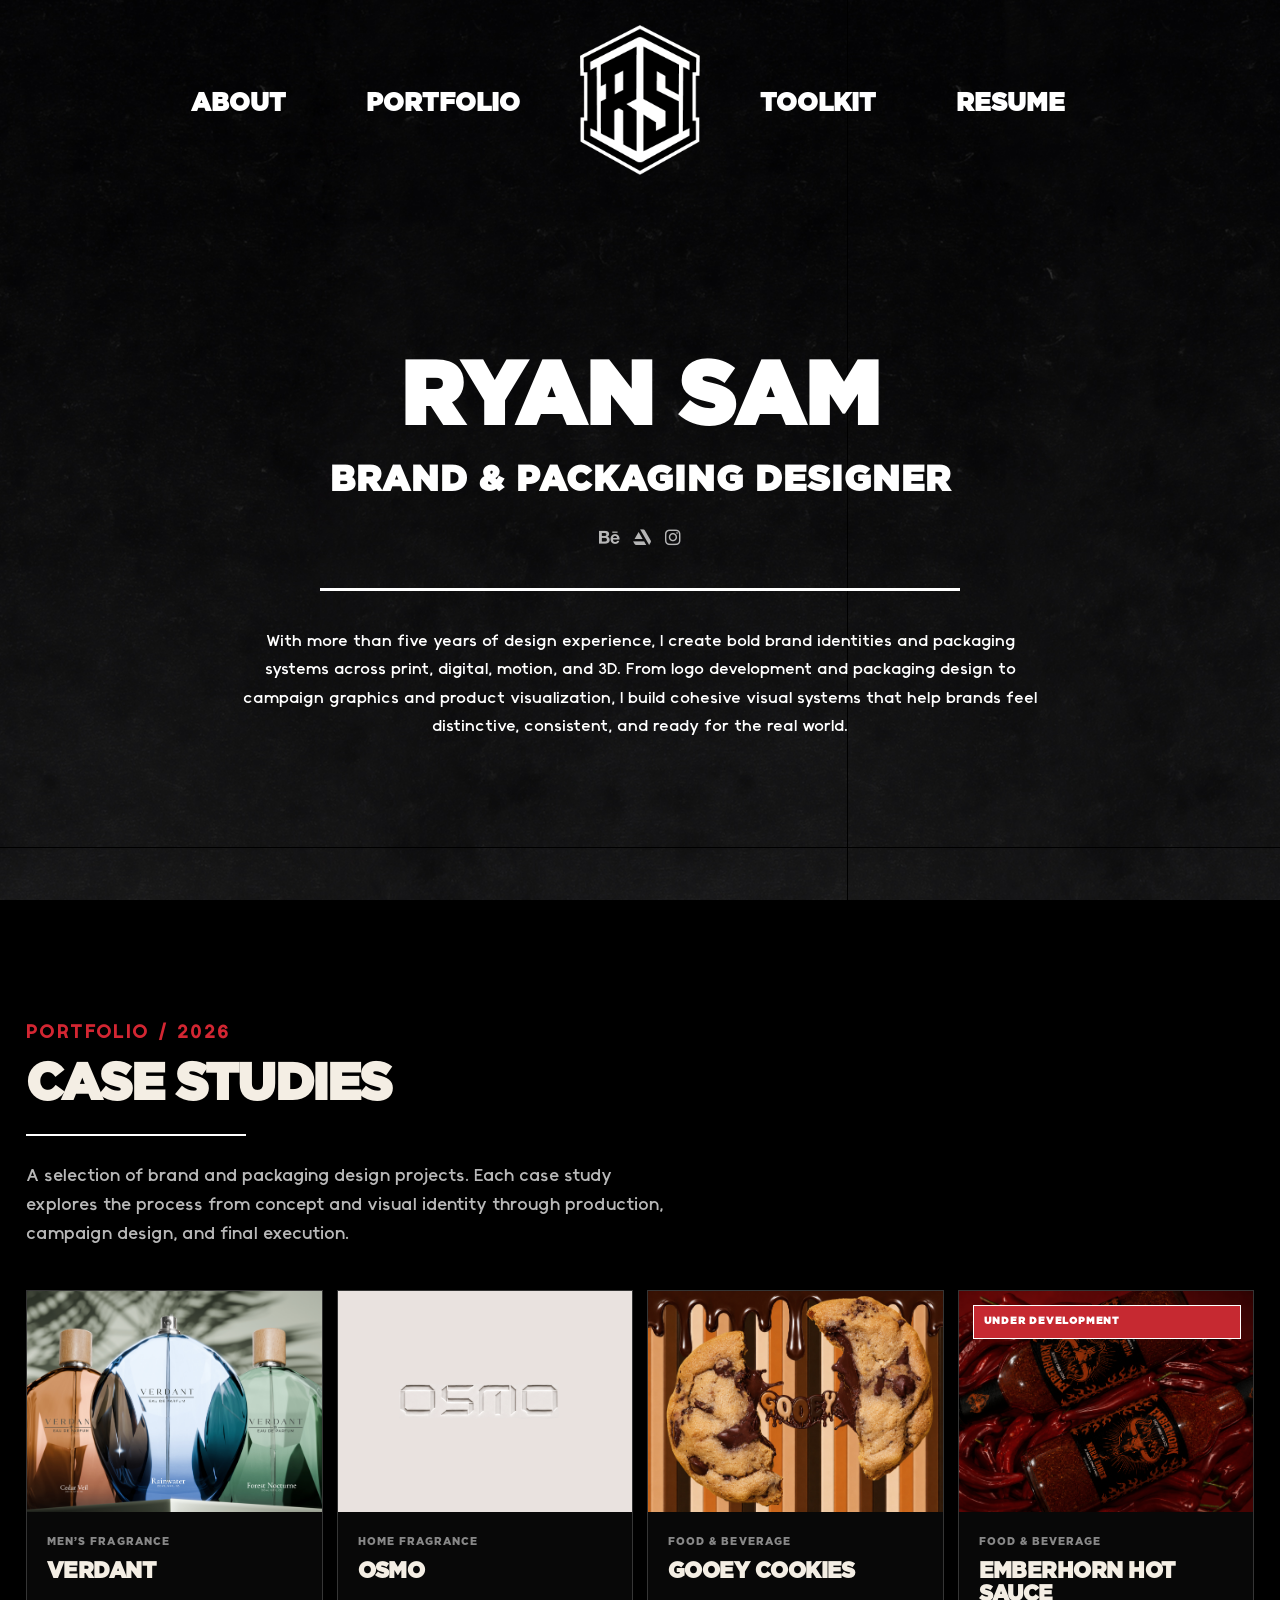
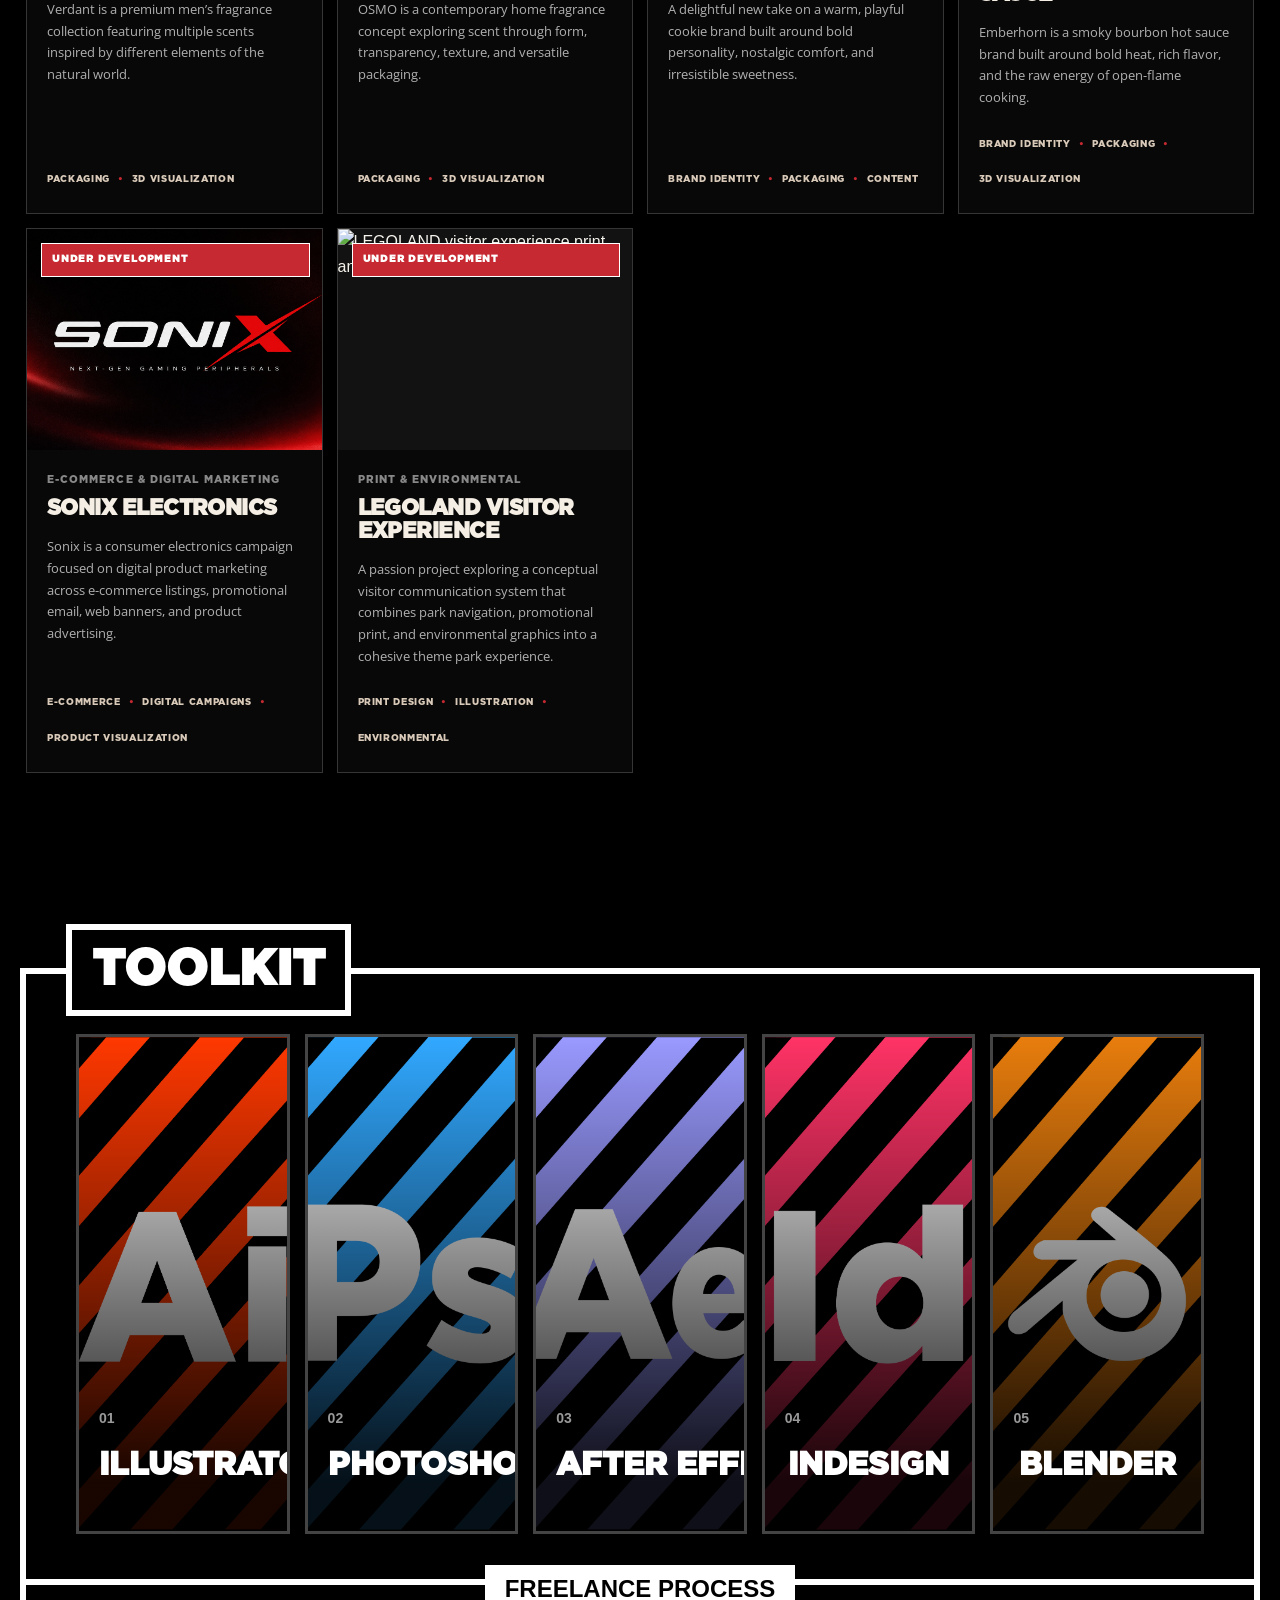
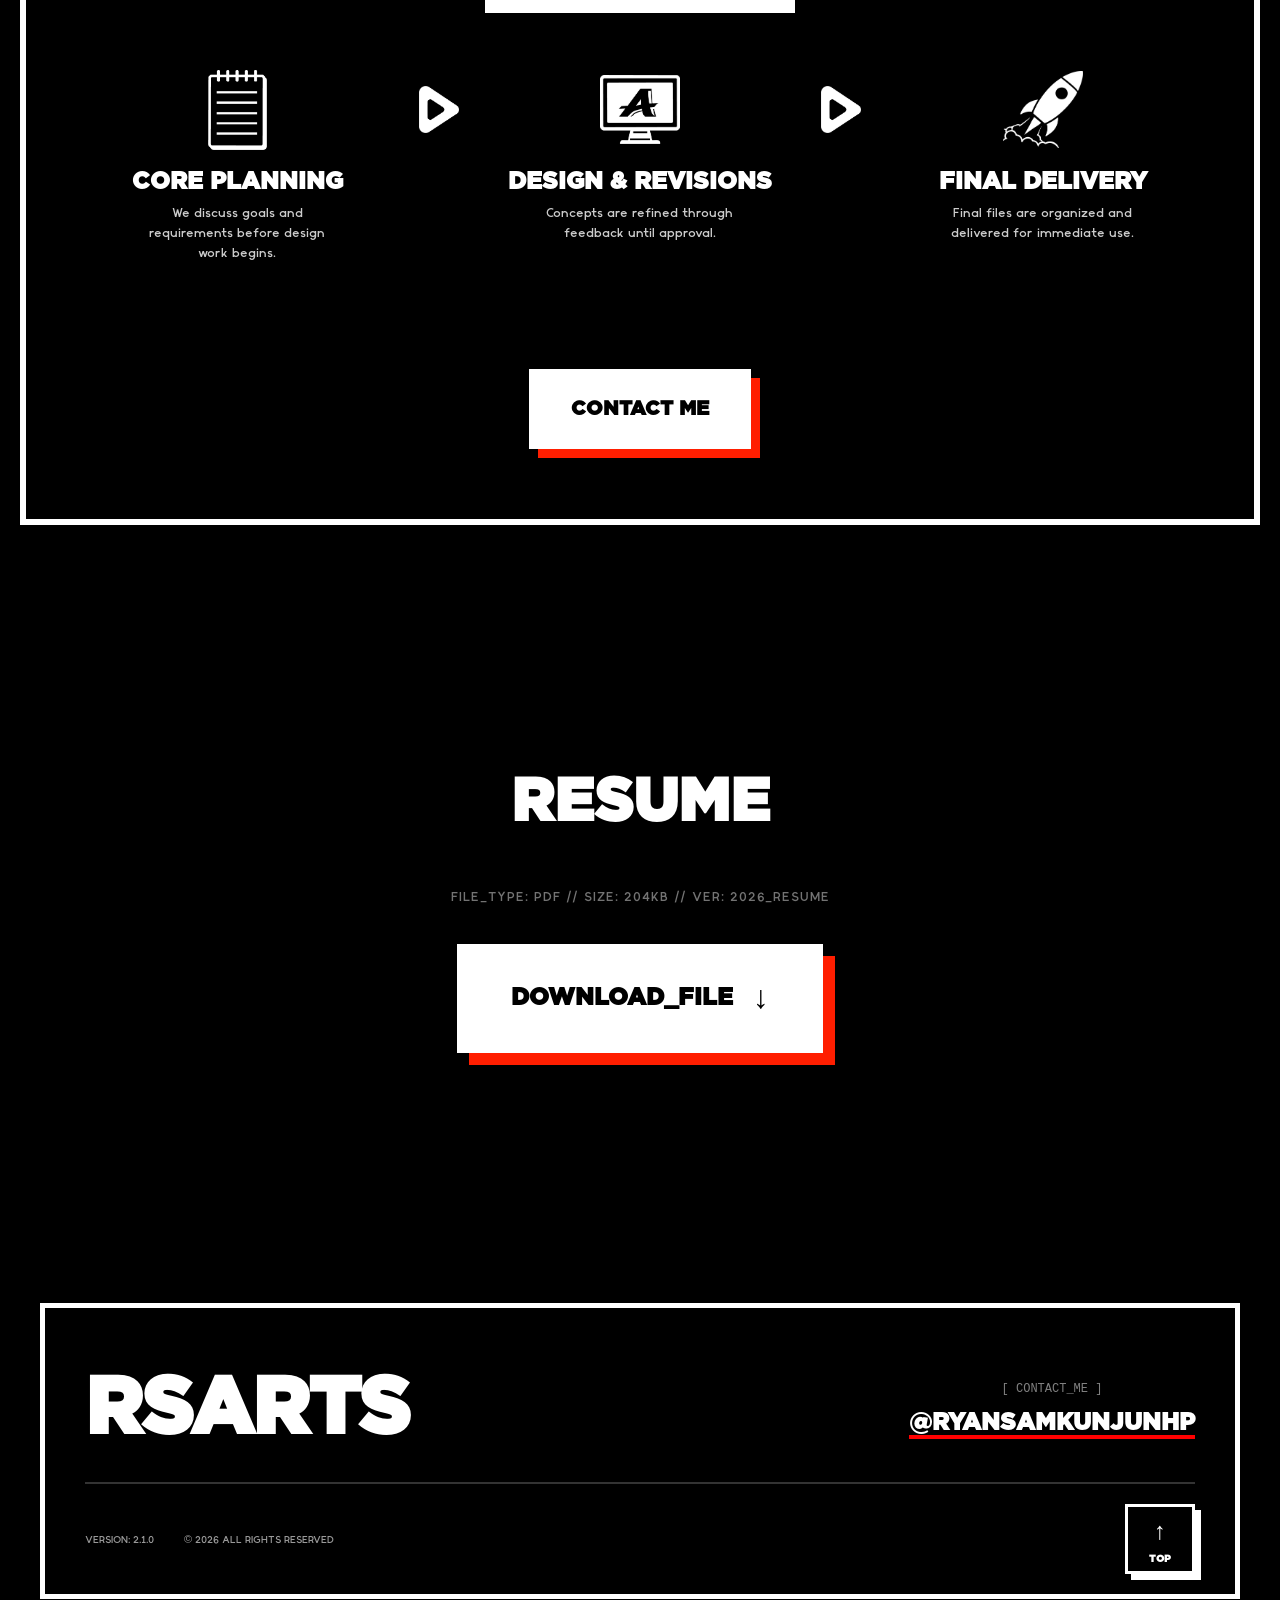
==== commit b04f3067: "update19" ====
--- a/index.html
+++ b/index.html
@@ -73,25 +73,42 @@
     <!-- INTRO SECTION (Centered Bio) -->
 <section class="hero-framed">
     <div class="hero-container">
-        <!-- Social Icons (Top Right in Desktop, Centered in Mobile) -->
-        <div class="hero-socials-inner">
-            <a href="#" target="_blank"><i class="fa-brands fa-behance"></i></a>
-            <a href="https://www.artstation.com/ryansamarts" target="_blank"><i class="fa-brands fa-artstation"></i></a>
-            <a href="#" target="_blank"><i class="fa-brands fa-instagram"></i></a>
-        </div>
 
         <div class="hero-content-center">
             <h1 class="hero-name">RYAN SAM</h1>
-            <h2 class="hero-title">CREATIVE DESIGNER</h2>
-            
-            <!-- The horizontal line divider -->
+
+            <h2 class="hero-title">
+                BRAND &amp; PACKAGING DESIGNER
+            </h2>
+
+            <div class="hero-socials-inner">
+                <a href="#" target="_blank" aria-label="Behance">
+                    <i class="fa-brands fa-behance"></i>
+                </a>
+
+                <a
+                    href="https://www.artstation.com/ryansamarts"
+                    target="_blank"
+                    aria-label="ArtStation"
+                >
+                    <i class="fa-brands fa-artstation"></i>
+                </a>
+
+                <a href="#" target="_blank" aria-label="Instagram">
+                    <i class="fa-brands fa-instagram"></i>
+                </a>
+            </div>
+
             <div class="hero-line"></div>
 
             <p class="hero-bio">
-             A versatile multidisciplinary creative artist with 6+ years of experience working across branding, packaging, social media content creation, animation, and 3D graphics. Adaptable, detail oriented, and eager to learn, with the ability to work independently or collaboratively to create purposeful visuals that align with project goals and deliver a clear creative impact.
+                With more than five years of design experience, I create bold
+                brand identities and packaging systems across print, digital,
+                motion, and 3D. From logo development and packaging design to
+                campaign graphics and product visualization, I build cohesive
+                visual systems that help brands feel distinctive, consistent,
+                and ready for the real world.
             </p>
-            <br>
-            <p class="hero-biotwo"></p>
         </div>
     </div>
 </section>
@@ -104,369 +121,471 @@
 >
     <div class="portfolio-inner">
 
-        <div class="portfolio-title-row">
-            <div>
-                <h2 id="portfolio-title" class="portfolio-section-title">
-                    PORTFOLIO 
-                </h2>
-            </div>
-        </div>
-
-        <div class="portfolio-controls">
-
-            <!-- Portfolio Filter Buttons -->
-            <div
-                class="portfolio-filter"
-                role="group"
-                aria-label="Filter portfolio projects"
+        <header class="portfolio-heading">
+
+            <p class="portfolio-overline">
+                PORTFOLIO / 2026
+            </p>
+
+            <h2
+                id="portfolio-title"
+                class="portfolio-section-title"
             >
-                <button
-                    type="button"
-                    class="is-active"
-                    data-filter="all"
-                    aria-pressed="true"
-                >
-                    <span>[ ALL ]</span>
-                </button>
-
-                <button
-                    type="button"
-                    data-filter="Branding"
-                    aria-pressed="false"
-                >
-                    <span>[ BRANDING ]</span>
-                </button>
-
-                <button
-                    type="button"
-                    data-filter="Packaging"
-                    aria-pressed="false"
-                >
-                    <span>[ PACKAGING ]</span>
-                </button>
-
-                <button
-                    type="button"
-                    data-filter="Animation"
-                    aria-pressed="false"
-                >
-                    <span>[ ANIMATION ]</span>
-                </button>
-
-                <button
-                    type="button"
-                    data-filter="Illustration"
-                    aria-pressed="false"
-                >
-                    <span>[ ILLUSTRATION ]</span>
-                </button>
-
-                <button
-                    type="button"
-                    data-filter="Layout"
-                    aria-pressed="false"
-                >
-                    <span>[ LAYOUT ]</span>
-                </button>
-
-                <button
-                    type="button"
-                    data-filter="Apparel"
-                    aria-pressed="false"
-                >
-                    <span>[ APPAREL ]</span>
-                </button>
-
-                <button
-                    type="button"
-                    data-filter="3D Modeling"
-                    aria-pressed="false"
-                >
-                    <span>[ 3D MODELING ]</span>
-                </button>
-            </div>
-        </div>
+                CASE STUDIES
+            </h2>
+
+            <div class="portfolio-heading-line"></div>
+
+            <p class="portfolio-intro">
+                A selection of brand and packaging design projects.
+                Each case study explores the process from concept and
+                visual identity through production, campaign design,
+                and final execution.
+            </p>
+
+        </header>
 
         <div class="portfolio-container">
-
+             <!-- Verdant -->
+            <article class="portfolio-item is-under-development">
+
+                <a
+                    href="verdant.html"
+                    class="portfolio-card-link"
+                    aria-label="View the Sonix Gaming Peripherals case study"
+                >
+
+                    <div class="image-container">
+
+                        <img
+                            src="images/VerdantBanner.jpg"
+                            alt="Sonix gaming peripherals brand and packaging"
+                        >
+
+                    </div>
+
+                    <div class="portfolio-card-content">
+
+                        <p class="project-category">
+                            MEN’S FRAGRANCE
+                        </p>
+
+                        <h3>VERDANT </h3>
+
+                        <p class="project-summary">
+                           Verdant is a premium men’s fragrance collection featuring multiple 
+                           scents inspired by different elements of the natural world.
+                        </p>
+
+                        <div class="project-tags" aria-label="Project disciplines">
+                            <span>PACKAGING</span>
+                            <span>3D VISUALIZATION</span>
+                        </div>
+
+                    </div>
+
+                </a>
+
+            </article>
+            <article class="portfolio-item is-under-development">
+
+    <a href="osmo.html" class="portfolio-card-link" aria-label="View the OSMO home fragrance packaging case study">
+        <div class="image-container">
+
+            <img src="images/osmothumb.png" alt="OSMO candle and home fragrance packaging">
+
+        </div>
+
+        <div class="portfolio-card-content">
+
+            <p class="project-category">
+                HOME FRAGRANCE
+            </p>
+
+            <h3>OSMO</h3>
+
+            <p class="project-summary">
+                OSMO is a contemporary home fragrance concept exploring scent through form, transparency, texture, and versatile packaging.
+            </p>
+
+            <div class="project-tags" aria-label="Project disciplines">
+                <span>PACKAGING</span>
+                <span>3D VISUALIZATION</span>
+            </div>
+
+        </div>
+
+    </a>
+</article>
             <!-- GOOEY -->
-            <article
-                class="portfolio-item"
-                data-category="Branding, Packaging"
-            >
-                <a href="gooey.html" class="portfolio-card-link">
+            <article class="portfolio-item">
+
+                <a
+                    href="gooey.html"
+                    class="portfolio-card-link"
+                    aria-label="View the Gooey Cookies case study"
+                >
 
                     <div class="image-container">
                         <img
                             src="images/gooeybannerrewr2.jpg"
-                            alt="Gooey Cookies branding and packaging project"
+                            alt="Gooey Cookies brand identity and packaging"
                         >
                     </div>
 
                     <div class="portfolio-card-content">
+
                         <p class="project-category">
-                            BRANDING / PACKAGING
+                            FOOD &amp; BEVERAGE
                         </p>
 
                         <h3>GOOEY COOKIES</h3>
 
                         <p class="project-summary">
-                            A warm, playful cookie identity developed across
-                            packaging, promotional content, environmental graphics,
-                            and real-world brand applications.
+                            A delightful new take on a warm, playful cookie brand built around bold personality, nostalgic comfort, and irresistible sweetness.
                         </p>
 
-                        <div class="project-tags">
+                        <div
+                            class="project-tags"
+                            aria-label="Project disciplines"
+                        >
                             <span>BRAND IDENTITY</span>
                             <span>PACKAGING</span>
                             <span>CONTENT</span>
                         </div>
+
                     </div>
 
                 </a>
+
             </article>
 
-            <!-- VELOCYTE -->
-           <article
-              class="portfolio-item"
-             data-category="Apparel"
->
-            <a href="velocyte.html" class="portfolio-card-link">
-
-             <div class="image-container">
-            <img src="images/VelocyteBannerRed.png"
-                alt="Velocyte motorsport apparel project">
-        </div>
-
-        <div class="portfolio-card-content">
-            <p class="project-category">
-                APPAREL
-            </p>
-
-            <h3>VELOCYTE APPAREL</h3>
-
-            <p class="project-summary">
-                A motorsport-inspired streetwear system featuring
-                custom garment graphics, technical flats, tech packs,
-                and collection presentation.
-            </p>
-
-            <div class="project-tags">
-                <span>APPAREL</span>
-                <span>TECH PACKS</span>
-                <span>PROOFS</span>
-            </div>
-        </div>
-
-    </a>
-</article>
-
             <!-- EMBERHORN -->
-            <article
-                class="portfolio-item is-under-development"
-                data-category="Branding, Packaging, 3D Modeling"
-            >
-                <a href="emberhorn.html" class="portfolio-card-link">
+            <article class="portfolio-item is-under-development">
+
+                <a
+                    href="emberhorn.html"
+                    class="portfolio-card-link"
+                    aria-label="View the Emberhorn Hot Sauce case study"
+                >
 
                     <div class="image-container">
+
                         <img
                             src="images/emberthumb.png"
-                            alt="Emberhorn hot sauce branding and packaging project"
+                            alt="Emberhorn Hot Sauce brand identity and packaging"
                         >
 
                         <div class="dev-badge">
                             UNDER DEVELOPMENT
                         </div>
+
                     </div>
 
                     <div class="portfolio-card-content">
+
                         <p class="project-category">
-                            PACKAGING / 3D
+                            FOOD &amp; BEVERAGE
                         </p>
 
                         <h3>EMBERHORN HOT SAUCE</h3>
 
                         <p class="project-summary">
-                            A fire-driven hot sauce identity combining product
-                            packaging, bottle visualization, structural design,
-                            and cinematic campaign imagery.
+                            Emberhorn is a smoky bourbon hot sauce brand built around bold heat, rich flavor, and the raw energy of open-flame cooking.
                         </p>
 
-                        <div class="project-tags">
+                        <div
+                            class="project-tags"
+                            aria-label="Project disciplines"
+                        >
+                            <span>BRAND IDENTITY</span>
                             <span>PACKAGING</span>
-                            <span>3D</span>
-                            <span>BRANDING</span>
-                        </div>
+                            <span>3D VISUALIZATION</span>
+                        </div>
+
                     </div>
 
                 </a>
+
             </article>
-
-            <!-- SONIX -->
-            <article
-                class="portfolio-item is-under-development"
-                data-category="Branding, Animation, 3D Modeling"
-            >
-                <a href="sonix.html" class="portfolio-card-link">
+<article class="portfolio-item is-under-development">
+
+                <a
+                    href="sonix.html"
+                    class="portfolio-card-link"
+                    aria-label="View the Sonix Gaming Peripherals case study"
+                >
 
                     <div class="image-container">
+
                         <img
                             src="images/sonixbanner.png"
-                            alt="Sonix gaming peripherals product design project"
+                            alt="Sonix gaming peripherals brand and packaging"
                         >
 
                         <div class="dev-badge">
                             UNDER DEVELOPMENT
                         </div>
+
                     </div>
 
                     <div class="portfolio-card-content">
-                        <p class="project-category">
-                            PRODUCT / 3D / MOTION
-                        </p>
-
-                        <h3>SONIX GAMING PERIPHERALS</h3>
-
-                        <p class="project-summary">
-                            A futuristic gaming-hardware brand developed through
-                            product visualization, campaign assets, animation,
-                            and a scalable peripheral design system.
-                        </p>
-
-                        <div class="project-tags">
-                            <span>3D</span>
-                            <span>MOTION</span>
-                            <span>PRODUCT DESIGN</span>
-                        </div>
-                    </div>
+
+                <p class="project-category">
+        E-COMMERCE & DIGITAL MARKETING
+    </p>
+
+    <h3>SONIX ELECTRONICS</h3>
+
+    <p class="project-summary">
+        Sonix is a consumer electronics campaign focused on digital product marketing
+        across e-commerce listings, promotional email, web banners, and product advertising.
+    </p>
+
+    <div
+        class="project-tags"
+        aria-label="Project disciplines"
+    >
+        <span>E-COMMERCE</span>
+        <span>DIGITAL CAMPAIGNS</span>
+        <span>PRODUCT VISUALIZATION</span>
+    </div>
+
+</div>
 
                 </a>
+
             </article>
-
-            <!-- PYRO ESPORTS -->
-            <article
-                class="portfolio-item is-under-development"
-                data-category="Branding, Apparel, Animation, Illustration"
+            <!-- ALTARA -->
+            <article class="portfolio-item is-under-development">
+
+    <a
+        href="legoland.html"
+        class="portfolio-card-link"
+        aria-label="View the LEGOLAND Visitor Experience case study"
+    >
+
+        <div class="image-container">
+
+            <!-- Replace with the final LEGOLAND thumbnail -->
+            <img
+                src="images/legolandbanner.png"
+                alt="LEGOLAND visitor experience print and environmental design"
             >
-                <a href="esports.html" class="portfolio-card-link">
-
-                    <div class="image-container">
-                        <!-- Replace this image when the final Pyro banner is ready -->
-                        <img
-                            src="images/sonixbanner.png"
-                            alt="Pyro Gaming esports identity project"
-                        >
-
-                        <div class="dev-badge">
-                            UNDER DEVELOPMENT
-                        </div>
-                    </div>
-
-                    <div class="portfolio-card-content">
-                        <p class="project-category">
-                            ESPORTS / BRANDING
-                        </p>
-
-                        <h3>PYRO GAMING</h3>
-
-                        <p class="project-summary">
-                            A punk-inspired esports identity designed across
-                            team branding, social graphics, apparel, motion,
-                            and competitive event applications.
-                        </p>
-
-                        <div class="project-tags">
-                            <span>BRANDING</span>
-                            <span>APPAREL</span>
-                            <span>ANIMATION</span>
-                        </div>
-                    </div>
-
-                </a>
-            </article>
-
-        </div>
-
-        <p class="portfolio-empty-message" hidden>
-            No projects currently match this category.
-        </p>
+
+            <div class="dev-badge">
+                UNDER DEVELOPMENT
+            </div>
+
+        </div>
+
+        <div class="portfolio-card-content">
+
+            <p class="project-category">
+                PRINT & ENVIRONMENTAL
+            </p>
+
+            <h3>LEGOLAND VISITOR EXPERIENCE</h3>
+
+            <p class="project-summary">
+                A passion project exploring a conceptual visitor communication system that combines park navigation, promotional print, and environmental graphics into a cohesive theme park experience.
+            </p>
+
+            <div
+                class="project-tags"
+                aria-label="Project disciplines"
+            >
+                <span>PRINT DESIGN</span>
+                <span>ILLUSTRATION</span>
+                <span>ENVIRONMENTAL</span>
+            </div>
+
+        </div>
+
+    </a>
+
+</article>
+
+        </div>
 
     </div>
 </section>
 
     <!-- TOOLKIT / SERVICES SECTION -->
     <section class="brutalist-master-container" id="services">
-        <div class="main-frame">
-            <h2 class="master-title">TOOLKIT</h2>
-            <div class="services-wrapper">
-                <div class="services-container">
-                    <!-- Adobe Tools Panels -->
-                    <div class="service-panel" style="background-image: url('images/Illustratortest.png');">
-                        <div class="panel-content">
-                            <span class="service-number">01</span>
-                            <h2 class="service-title">Illustrator</h2>
-                            <div class="service-details"><p>[ VECTOR GRAPHICS ]<br>[ IDENTITY SYSTEMS ]</p></div>
-                        </div>
-                    </div>
-                    <div class="service-panel" style="background-image: url('images/Phototest.png');">
-                        <div class="panel-content">
-                            <span class="service-number">02</span>
-                            <h2 class="service-title">PHOTOSHOP</h2>
-                            <div class="service-details"><p>[ DIGITAL ART ]<br>[ VISUAL DESIGN ]</p></div>
-                        </div>
-                    </div>
-                    <div class="service-panel" style="background-image: url('images/effectstest.png');">
-                        <div class="panel-content">
-                            <span class="service-number">03</span>
-                            <h2 class="service-title">AFTER EFFECTS</h2>
-                            <div class="service-details"><p>[ MOTION GRAPHICS ]<br>[ VFX ]</p></div>
-                        </div>
-                    </div>
-                    <div class="service-panel" style="background-image: url('images/indesigntest.png');">
-                        <div class="panel-content">
-                            <span class="service-number">04</span>
-                            <h2 class="service-title">INDESIGN</h2>
-                            <div class="service-details"><p>[ EDITORIAL ]<br>[ PRINT ]</p></div>
-                        </div>
-                    </div>
-                    <div class="service-panel" style="background-image: url('images/blendertest.png');">
-                        <div class="panel-content">
-                            <span class="service-number">05</span>
-                            <h2 class="service-title">BLENDER</h2>
-                            <div class="service-details"><p>[ 3D MODELING ]<br>[ RENDERING ]</p></div>
-                        </div>
-                    </div>
-                </div>
-            </div>
-
-            <div class="section-divider">
-                <span class="divider-label">FREELANCE PROCESS</span>
-            </div>
-
-            <!-- Process Section -->
-            <div class="process-wrapper">
-                <div class="about-cards__row">
-                    <article class="about-card">
-                        <div class="about-card__icon"><img src="images/pad.png" alt="Planning"></div>
-                        <h3 class="about-card__title">CORE PLANNING</h3>
-                        <p class="about-card__text">We discuss goals and requirements before design work begins.</p>
-                    </article>
-                    <div class="process-arrow"><img src="images/arrow1.png" alt="arrow"></div>
-                    <article class="about-card">
-                        <div class="about-card__icon"><img src="images/screen.png" alt="Design"></div>
-                        <h3 class="about-card__title">DESIGN & REVISIONS</h3>
-                        <p class="about-card__text">Concepts are refined through feedback until approval.</p>
-                    </article>
-                    <div class="process-arrow"><img src="images/arrow1.png" alt="arrow"></div>
-                    <article class="about-card">
-                        <div class="about-card__icon"><img src="images/rocket.png" alt="Quality"></div>
-                        <h3 class="about-card__title">FINAL DELIVERY</h3>
-                        <p class="about-card__text">Final files are organized and delivered for immediate use.</p>
-                    </article>
-                  </div>
-            </div>
-        </div>
-    </section>
+    <div class="main-frame">
+
+        <h2 class="master-title">TOOLKIT</h2>
+
+        <div class="services-wrapper">
+            <div class="services-container">
+
+                <!-- Adobe Tools Panels -->
+                <div
+                    class="service-panel"
+                    style="background-image: url('images/Illustratortest.png');"
+                >
+                    <div class="panel-content">
+                        <span class="service-number">01</span>
+                        <h2 class="service-title">Illustrator</h2>
+
+                        <div class="service-details">
+                            <p>
+                                [ VECTOR GRAPHICS ]<br>
+                                [ IDENTITY SYSTEMS ]
+                            </p>
+                        </div>
+                    </div>
+                </div>
+
+                <div
+                    class="service-panel"
+                    style="background-image: url('images/Phototest.png');"
+                >
+                    <div class="panel-content">
+                        <span class="service-number">02</span>
+                        <h2 class="service-title">PHOTOSHOP</h2>
+
+                        <div class="service-details">
+                            <p>
+                                [ DIGITAL ART ]<br>
+                                [ VISUAL DESIGN ]
+                            </p>
+                        </div>
+                    </div>
+                </div>
+
+                <div
+                    class="service-panel"
+                    style="background-image: url('images/effectstest.png');"
+                >
+                    <div class="panel-content">
+                        <span class="service-number">03</span>
+                        <h2 class="service-title">AFTER EFFECTS</h2>
+
+                        <div class="service-details">
+                            <p>
+                                [ MOTION GRAPHICS ]<br>
+                                [ VFX ]
+                            </p>
+                        </div>
+                    </div>
+                </div>
+
+                <div
+                    class="service-panel"
+                    style="background-image: url('images/indesigntest.png');"
+                >
+                    <div class="panel-content">
+                        <span class="service-number">04</span>
+                        <h2 class="service-title">INDESIGN</h2>
+
+                        <div class="service-details">
+                            <p>
+                                [ EDITORIAL ]<br>
+                                [ PRINT ]
+                            </p>
+                        </div>
+                    </div>
+                </div>
+
+                <div
+                    class="service-panel"
+                    style="background-image: url('images/blendertest.png');"
+                >
+                    <div class="panel-content">
+                        <span class="service-number">05</span>
+                        <h2 class="service-title">BLENDER</h2>
+
+                        <div class="service-details">
+                            <p>
+                                [ 3D MODELING ]<br>
+                                [ RENDERING ]
+                            </p>
+                        </div>
+                    </div>
+                </div>
+
+            </div>
+        </div>
+
+
+        <div class="section-divider">
+            <span class="divider-label">FREELANCE PROCESS</span>
+        </div>
+
+
+        <!-- Process Section -->
+        <div class="process-wrapper">
+            <div class="about-cards__row">
+
+                <article class="about-card">
+                    <div class="about-card__icon">
+                        <img src="images/pad.png" alt="Planning">
+                    </div>
+
+                    <h3 class="about-card__title">
+                        CORE PLANNING
+                    </h3>
+
+                    <p class="about-card__text">
+                        We discuss goals and requirements before design work begins.
+                    </p>
+                </article>
+
+
+                <div class="process-arrow">
+                    <img src="images/arrow1.png" alt="arrow">
+                </div>
+
+
+                <article class="about-card">
+                    <div class="about-card__icon">
+                        <img src="images/screen.png" alt="Design">
+                    </div>
+
+                    <h3 class="about-card__title">
+                        DESIGN & REVISIONS
+                    </h3>
+
+                    <p class="about-card__text">
+                        Concepts are refined through feedback until approval.
+                    </p>
+                </article>
+
+
+                <div class="process-arrow">
+                    <img src="images/arrow1.png" alt="arrow">
+                </div>
+
+
+                <article class="about-card">
+                    <div class="about-card__icon">
+                        <img src="images/rocket.png" alt="Quality">
+                    </div>
+
+                    <h3 class="about-card__title">
+                        FINAL DELIVERY
+                    </h3>
+
+                    <p class="about-card__text">
+                        Final files are organized and delivered for immediate use.
+                    </p>
+                </article>
+
+            </div>
+        </div>
+
+
+        <!-- Contact Section -->
+        <section class="contact-content-box" id="contact">
+            <a href="mailto:ryansamkunjunhp@gmail.com"  class="brutalist-btn contact-btn">
+    <span class="btn-text">CONTACT ME</span>
+            </a>
+        </section>
+
+    </div>
+</section>
 
     <!-- RESUME SECTION -->
     <section class="resume-content-box" id="resume">
@@ -482,7 +601,7 @@
     <footer class="brutalist-footer">
         <div class="footer-frame">
             <div class="footer-main">
-                <h2 class="footer-logo-text">RYAN <br>SAMKUNJU</h2>
+                <h2 class="footer-logo-text">RSARTS</h2>
                 <div class="footer-contact">
                     <p class="tech-label">[ CONTACT_ME ]</p>
                     <a href="mailto:ryansamkunjunhp@gmail.com" class="footer-link">@RYANSAMKUNJUNHP</a>
--- a/style.css
+++ b/style.css
@@ -66,7 +66,21 @@
   font-style: normal;
   font-display: swap;
 }
-
+@font-face {
+    font-family: "Montserrat Local";
+    src: url("fonts/MontserratReg.ttf") format("truetype");
+    font-style: normal;
+    font-weight: 400;
+    font-display: swap;
+}
+
+@font-face {
+    font-family: "Montserrat Local";
+    src: url("fonts/MontserratSemi.ttf") format("truetype");
+    font-style: normal;
+    font-weight: 600;
+    font-display: swap;
+}
 p {
   font-family: 'voye', Arial, sans-serif;
 }
@@ -262,36 +276,41 @@
   max-width: 1200px;
   margin: 0 auto;
   padding: 100px 60px;
-  border: 2px solid #fff;
   text-align: center;
 }
 
 .hero-socials-inner {
-  position: absolute;
-  top: 30px;
-  right: 40px;
-  display: flex;
-  gap: 15px;
+    position: static;
+    display: flex;
+    align-items: center;
+    justify-content: center;
+    gap: 14px;
+    margin-top: 18px;
 }
 
 .hero-socials-inner a {
-  color: #fff;
-  font-size: 1.2rem;
-  opacity: 0.7;
-  transition: color 0.3s ease, opacity 0.3s ease;
+    display: flex;
+    align-items: center;
+    justify-content: center;
+    color: #ffffff;
+    font-size: 18px;
+    text-decoration: none;
+    opacity: 0.7;
+    transition:
+        opacity 0.2s ease,
+        transform 0.2s ease;
 }
 
 .hero-socials-inner a:hover {
-  color: #ff3c00;
-  opacity: 1;
+    opacity: 1;
+    transform: translateY(-2px);
 }
 
 .hero-content-center {
-  display: flex;
-  flex-direction: column;
-  align-items: center;
-  width: 100%;
-  text-align: center;
+    display: flex;
+    flex-direction: column;
+    align-items: center;
+    text-align: center;
 }
 
 .hero-name {
@@ -313,10 +332,10 @@
 }
 
 .hero-line {
-  width: 100px;
-  height: 2px;
-  margin: 40px auto;
-  background: #fff;
+    width: min(740px, 80%);
+    height: 3px;
+    margin: 42px auto 36px;
+    background-color: #ffffff;
 }
 
 .hero-bio,
@@ -343,14 +362,14 @@
     padding: 80px 24px 46px;
   }
 
-  .hero-socials-inner {
-    position: relative;
-    top: auto;
-    right: auto;
+.hero-socials-inner {
+    position: static;
+    display: flex;
+    align-items: center;
     justify-content: center;
-    width: 100%;
-    margin-bottom: 38px;
-  }
+    gap: 14px;
+    margin-top: 18px;
+}
 
   .hero-bio,
   .hero-biotwo {
@@ -364,39 +383,100 @@
 ========================================================= */
 .brutalist-resume-btn,
 .brutalist-btn {
-  position: relative;
-  display: inline-flex;
-  align-items: center;
-  justify-content: center;
-  gap: 20px;
-  overflow: visible;
+    position: relative;
+    display: inline-flex;
+    align-items: center;
+    justify-content: center;
+    gap: 20px;
+    overflow: visible;
 }
 
 .brutalist-btn {
-  padding: 25px 50px;
-  background-color: #fff;
-  color: #000;
-  border: 4px solid #fff;
-  box-shadow: 12px 12px 0 #ff1e00;
-  font-size: 24px;
-  text-transform: uppercase;
-  text-decoration: none;
-  transition: all 0.1s step-end;
+    padding: 25px 50px;
+    background-color: #fff;
+    color: #000;
+    border: 4px solid #fff;
+    box-shadow: 12px 12px 0 #ff1e00;
+    font-size: 24px;
+    text-transform: uppercase;
+    text-decoration: none;
+    transition: all 0.1s step-end;
 }
 
 .brutalist-btn:hover {
-  transform: translate(6px, 6px);
-  box-shadow: 6px 6px 0 #ff1e00;
-  background-color: #000;
-  color: #fff;
-}
+    transform: translate(6px, 6px);
+    box-shadow: 6px 6px 0 #ff1e00;
+    background-color: #000;
+    color: #fff;
+}
+
 
 .brutalist-btn:active,
 .brutalist-resume-btn:active {
-  transform: translate(12px, 12px);
-  box-shadow: 0 0 0 #ff1e00;
-}
-
+    transform: translate(12px, 12px);
+    box-shadow: 0 0 0 #ff1e00;
+}
+/* CONTACT SECTION — compact version */
+.contact-content-box {
+    display: flex;
+    flex-direction: column;
+    align-items: center;
+    justify-content: center;
+
+    width: 100%;
+
+    gap: 28px;
+
+    /*
+       Much smaller than .resume-content-box.
+       This prevents CONTACT ME from being pushed
+       way down by the Resume section's 150px padding.
+    */
+    padding: 35px 20px 70px;
+
+    margin: 0;
+
+    text-align: center;
+}
+
+
+.contact-content-box h4 {
+    margin: 0;
+}
+
+/* CONTACT BUTTON — same style, smaller footprint */
+.contact-btn {
+    padding: 20px 38px;
+    gap: 16px;
+    font-size: 20px;
+    box-shadow: 9px 9px 0 #ff1e00;
+}
+
+
+.contact-btn:hover {
+    transform: translate(5px, 5px);
+    box-shadow: 4px 4px 0 #ff1e00;
+}
+
+
+.contact-btn:active {
+    transform: translate(9px, 9px);
+    box-shadow: 0 0 0 #ff1e00;
+}
+
+
+@media (max-width: 768px) {
+    .contact-content-box {
+        gap: 22px;
+        padding: 70px 20px 80px;
+    }
+
+    .contact-btn {
+        padding: 18px 32px;
+        gap: 14px;
+        font-size: 18px;
+    }
+}
 .btn-arrow {
   font-size: 32px;
   font-weight: bold;
@@ -455,7 +535,92 @@
 /* =========================================================
    PORTFOLIO — SELECTED WORK
 ========================================================= */
-
+.portfolio-heading {
+    max-width: 760px;
+    margin-bottom: 42px;
+}
+
+.portfolio-overline {
+    margin: 0 0 12px;
+    font-size: 20px;
+    font-weight: 800;
+    letter-spacing: 0.12em;
+    color: #d32632;
+}
+
+.portfolio-section-title {
+    margin: 0;
+    font-size: clamp(48px, 6vw, 86px);
+    line-height: 0.95;
+    letter-spacing: -0.04em;
+    text-align: left;
+}
+
+.portfolio-heading-line {
+    width: 220px;
+    height: 2px;
+    margin: 24px 0 26px;
+    background: #ffffff;
+}
+
+.portfolio-intro {
+    max-width: 650px;
+    margin: 0;
+    font-size: 18px;
+    line-height: 1.6;
+    color: rgba(255, 255, 255, 0.72);
+}
+
+.portfolio-container {
+    display: grid;
+    grid-template-columns: repeat(4, minmax(0, 1fr));
+    gap: 18px;
+    align-items: stretch;
+}
+
+.portfolio-item {
+    min-width: 0;
+}
+
+.portfolio-card-link {
+    display: flex;
+    flex-direction: column;
+    height: 100%;
+}
+
+.portfolio-card-content {
+    display: flex;
+    flex: 1;
+    flex-direction: column;
+}
+
+.project-tags {
+    margin-top: auto;
+}
+
+@media (max-width: 1100px) {
+    .portfolio-container {
+        grid-template-columns: repeat(2, minmax(0, 1fr));
+    }
+}
+
+@media (max-width: 650px) {
+    .portfolio-heading {
+        margin-bottom: 28px;
+    }
+
+    .portfolio-section-title {
+        font-size: clamp(44px, 14vw, 64px);
+    }
+
+    .portfolio-intro {
+        font-size: 16px;
+    }
+
+    .portfolio-container {
+        grid-template-columns: 1fr;
+    }
+}
 .port-section {
     position: relative;
     padding: clamp(80px, 9vw, 145px) 0;
@@ -490,22 +655,6 @@
 }
 
 /* Filters and view-all link */
-
-.portfolio-controls {
-    display: flex;
-    justify-content: space-between;
-    align-items: flex-end;
-    gap: 30px;
-    margin-bottom: 34px;
-}
-
-.portfolio-filter {
-    display: flex;
-    flex: 1;
-    flex-wrap: wrap;
-    gap: 16px;
-}
-
 .portfolio-filter button {
     position: relative;
     min-height: 48px;
@@ -697,20 +846,6 @@
     margin-left: 8px;
     color: #c62931;
     content: "•";
-}
-
-/* Empty filter result */
-
-.portfolio-empty-message {
-    margin: 38px 0 0;
-    padding: 28px;
-
-    border: 1px solid rgba(255, 255, 255, 0.2);
-    color: rgba(255, 255, 255, 0.62);
-
-    font-family: GothamBlack, "Open Sans", sans-serif;
-    text-align: center;
-    text-transform: uppercase;
 }
 
 /* Responsive */
@@ -921,95 +1056,146 @@
   list-style: none;
 }
 
+/* =========================================================
+   FREELANCE PROCESS
+========================================================= */
+
 .section-divider {
-  position: relative;
-  display: flex;
-  justify-content: center;
-  align-items: center;
-  height: 0;
-  margin: 5px 0;
-  border-top: 6px solid #fff;
+    position: relative;
+    display: flex;
+    justify-content: center;
+    align-items: center;
+    height: 0;
+    margin: 5px 0;
+    border-top: 6px solid #fff;
 }
 
 .divider-label {
-  position: absolute;
-  top: -20px;
-  padding: 5px 20px;
-  background: #fff;
-  color: #000;
-  font-size: 24px;
-  font-weight: 900;
-  text-transform: uppercase;
+    position: absolute;
+    top: -20px;
+    padding: 5px 20px;
+    background: #fff;
+    color: #000;
+    font-size: 24px;
+    font-weight: 900;
+    text-transform: uppercase;
 }
 
 .process-wrapper {
-  padding: 60px 40px;
+    width: 100%;
+    margin: 0;
+    padding: 80px 45px 70px;
 }
 
 .about-cards__row {
-  display: flex;
-  justify-content: space-between;
-  align-items: flex-start;
-  gap: 20px;
+    display: grid;
+    grid-template-columns: 1fr 70px 1fr 70px 1fr;
+    align-items: start;
+
+    width: 100%;
+    margin: 0;
+    padding: 0;
 }
 
 .about-card {
-  flex: 1;
-  color: #fff;
-  text-align: center;
+    width: 100%;
+    min-width: 0;
+    margin: 0;
+
+    color: #fff;
+    text-align: center;
 }
 
 .about-card__icon {
-  display: flex;
-  justify-content: center;
-  height: 80px;
-  margin-bottom: 20px;
+    display: flex;
+    justify-content: center;
+    align-items: center;
+
+    width: 100%;
+    height: 80px;
+    margin: 0 0 20px;
 }
 
 .about-card__icon img {
-  max-width: 80px;
-  max-height: 80px;
-  filter: brightness(0) invert(1);
+    display: block;
+    max-width: 80px;
+    max-height: 80px;
+
+    filter: brightness(0) invert(1);
 }
 
 .about-card__title {
-  margin-bottom: 10px;
-  font-size: 24px;
-  line-height: 1;
+    margin: 0 0 10px;
+
+    font-size: 24px;
+    line-height: 1;
 }
 
 .about-card__text {
-  max-width: 200px;
-  margin: 0 auto;
-  font-size: 13px;
-  opacity: 0.8;
+    max-width: 200px;
+    margin: 0 auto;
+
+    font-size: 13px;
+    line-height: 1.55;
+    opacity: 0.8;
+}
+
+.process-arrow {
+    display: flex;
+    justify-content: center;
+    align-items: center;
+
+    width: 70px;
+    height: 80px;
+
+    margin: 0;
+    padding: 0;
 }
 
 .process-arrow img {
-  width: 40px;
-  margin-top: 20px;
-  filter: brightness(0) invert(1);
-}
-
-@media (max-width: 900px) {
-  .master-title {
-    top: -20px;
-    font-size: 30px;
-  }
-
-  .about-cards__row {
-    flex-direction: column;
-    align-items: center;
-  }
-
-  .process-arrow {
-    padding: 20px 0;
-    transform: rotate(90deg);
-  }
-
-  .section-divider {
-    margin-top: 40px;
-  }
+    display: block;
+
+    width: 40px;
+    height: auto;
+
+    margin: 0;
+    padding: 0;
+
+    filter: brightness(0) invert(1);
+}
+
+/* =========================================================
+   PROCESS — MOBILE ONLY
+========================================================= */
+
+@media (max-width: 650px) {
+
+    .process-wrapper {
+        padding: 60px 20px;
+    }
+
+    .about-cards__row {
+        display: flex;
+        flex-direction: column;
+        align-items: center;
+        gap: 35px;
+    }
+
+    .about-card {
+        width: 100%;
+        max-width: 320px;
+    }
+
+    .process-arrow {
+        width: 70px;
+        height: 50px;
+
+        transform: rotate(90deg);
+    }
+
+    .section-divider {
+        margin-top: 40px;
+    }
 }
 
 @media (max-width: 768px) {
@@ -1049,20 +1235,31 @@
 ========================================================= */
 
 .resume-content-box {
-  display: flex;
-  flex-direction: column;
-  align-items: center;
-  justify-content: center;
-  width: 100%;
-  gap: 35px;
-  padding: 150px 20px;
-  text-align: center;
-}
+    display: flex;
+    flex-direction: column;
+    align-items: center;
+    justify-content: center;
+    width: 100%;
+    gap: 35px;
+    padding: 150px 20px;
+    text-align: center;
+}
+
 
 .resume-content-box h4 {
-  margin: 0;
-}
-
+    margin: 0;
+}
+@media (max-width: 768px) {
+
+    .resume-content-box {
+        gap: 26px;
+        padding: 100px 20px;
+    }
+
+    .resume-content-box h4 {
+        font-size: 3rem;
+    }
+}
 .resume-file-info {
   margin: 0;
   color: rgba(255, 255, 255, 0.45);
@@ -1070,18 +1267,6 @@
   font-size: 14px;
   letter-spacing: 1px;
 }
-
-@media (max-width: 768px) {
-  .resume-content-box {
-    gap: 26px;
-    padding: 100px 20px;
-  }
-
-  .resume-content-box h4 {
-    font-size: 3rem;
-  }
-}
-
 /* =========================================================
    FOOTER / SCROLL BUTTONS
 ========================================================= */
@@ -1671,6 +1856,2666 @@
         grid-row: span 1;
         aspect-ratio: 1 / 1;
     }
+}
+/* =========================================================
+   VERDANT CASE STUDY
+   The introduction follows the same structure as Gooey.
+   Everything after it is package and production focused.
+========================================================= */
+
+.verdant-case-study {
+    font-family: "Montserrat Local", sans-serif;
+
+    --verdant-white: #f6f3ed;
+    --verdant-muted: rgba(246, 243, 237, 0.62);
+    --verdant-line: rgba(246, 243, 237, 0.22);
+    --verdant-surface: #0c0e0c;
+    --verdant-surface-light: #121512;
+
+    position: relative;
+    min-height: 100vh;
+    overflow: hidden;
+    isolation: isolate;
+
+    color: var(--verdant-white);
+
+    background:
+        url("images/blacktexture.jpg")
+        center top / cover fixed;
+}
+
+
+.verdant-case-study,
+.verdant-case-study * {
+    box-sizing: border-box;
+    font-family: "Montserrat Local", sans-serif;
+}
+
+
+.verdant-case-study img {
+    max-width: 100%;
+}
+
+
+.verdant-wrap {
+    width: min(1240px, calc(100% - 64px));
+    margin: 0 auto;
+}
+
+
+.verdant-panel {
+    position: relative;
+    z-index: 1;
+
+    padding: clamp(90px, 9vw, 132px) 0;
+}
+
+
+.verdant-case-study h1,
+.verdant-case-study h2,
+.verdant-case-study h3,
+.verdant-case-study p,
+.verdant-case-study span,
+.verdant-case-study dt,
+.verdant-case-study dd,
+.verdant-case-study figcaption {
+    color: inherit;
+}
+
+
+.verdant-case-study h1,
+.verdant-case-study h2,
+.verdant-case-study h3,
+.verdant-case-study h4,
+.verdant-case-study h5,
+.verdant-case-study h6 {
+    font-family: "Montserrat Local", sans-serif;
+    font-weight: 600;
+}
+
+
+.verdant-case-study p {
+    font-family: "Montserrat Local", sans-serif;
+    font-weight: 400;
+}
+
+
+
+/* =========================================================
+   SHARED SECTION LABELS
+========================================================= */
+
+.verdant-section-label {
+    display: flex;
+    align-items: center;
+    gap: 14px;
+}
+
+
+.verdant-section-label span {
+    flex: 0 0 40px;
+
+    display: grid;
+
+    width: 40px;
+    height: 40px;
+
+    place-items: center;
+
+    border: 1px solid rgba(246, 243, 237, 0.72);
+    border-radius: 50%;
+
+    font-family: "Montserrat Local", sans-serif;
+    font-size: 10px;
+    font-weight: 600;
+    line-height: 1;
+}
+
+
+.verdant-section-label p,
+.verdant-overline {
+    margin: 0;
+
+    font-family: "Montserrat Local", sans-serif;
+    font-size: 11px;
+    font-weight: 600;
+    line-height: 1.2;
+
+    letter-spacing: 0.16em;
+
+    text-transform: uppercase;
+}
+
+
+.verdant-overline {
+    color: var(--verdant-muted);
+}
+
+
+
+/* =========================================================
+   01 — PROJECT OVERVIEW
+========================================================= */
+
+.verdant-intro {
+    position: relative;
+
+    min-height: 100svh;
+
+    display: flex;
+    align-items: center;
+
+    padding:
+        clamp(100px, 12vh, 145px)
+        0
+        clamp(85px, 10vh, 120px);
+
+    overflow: visible;
+
+    color: var(--verdant-white);
+
+    border-bottom: none;
+}
+
+
+.verdant-intro .verdant-wrap {
+    position: relative;
+    z-index: 2;
+
+    width: min(1120px, calc(100% - 64px));
+}
+
+
+.verdant-intro-grid {
+    display: grid;
+
+    grid-template-columns:
+        minmax(0, 1.12fr)
+        minmax(360px, 0.72fr);
+
+    gap: clamp(74px, 8vw, 132px);
+
+    align-items: end;
+}
+
+
+.verdant-intro-copy,
+.verdant-intro-side {
+    position: relative;
+    z-index: 2;
+
+    min-width: 0;
+}
+
+
+.verdant-intro .verdant-section-label {
+    margin-bottom: clamp(64px, 8vh, 82px);
+}
+
+
+.verdant-intro .verdant-overline {
+    margin-bottom: 24px;
+}
+
+
+.verdant-intro h1 {
+    max-width: 680px;
+
+    margin: 0;
+
+    font-family: "Montserrat Local", sans-serif;
+
+    font-size: clamp(44px, 3.75vw, 68px);
+    font-weight: 600;
+
+    line-height: 0.98;
+
+    letter-spacing: -0.035em;
+
+    text-transform: uppercase;
+}
+
+
+.verdant-intro h1 span {
+    display: block;
+}
+
+
+.verdant-description {
+    max-width: 670px;
+
+    margin:
+        clamp(36px, 4.6vh, 50px)
+        0
+        0;
+
+    font-family: "Montserrat Local", sans-serif;
+
+    font-size: clamp(15px, 1.05vw, 17px);
+    font-weight: 400;
+
+    line-height: 1.75;
+}
+
+
+.verdant-intro-side {
+    width: 100%;
+    max-width: 430px;
+
+    justify-self: end;
+
+    padding-bottom: 4px;
+}
+
+
+.verdant-primary-logo {
+    display: flex;
+    justify-content: center;
+
+    width: 100%;
+
+    margin-bottom: clamp(62px, 8vh, 82px);
+}
+
+
+.verdant-primary-logo img {
+    display: block;
+
+    width: min(100%, 330px);
+    height: auto;
+}
+
+
+.verdant-project-meta {
+    width: 100%;
+
+    margin: 0;
+}
+
+
+.verdant-project-meta > div {
+    min-height: 57px;
+
+    display: grid;
+
+    grid-template-columns:
+        106px
+        minmax(0, 1fr);
+
+    align-items: center;
+
+    gap: 20px;
+
+    border-top: 1px solid var(--verdant-line);
+}
+
+
+.verdant-project-meta > div:last-child {
+    border-bottom: 1px solid var(--verdant-line);
+}
+
+
+.verdant-project-meta dt,
+.verdant-project-meta dd {
+    margin: 0;
+
+    font-family: "Montserrat Local", sans-serif;
+
+    font-size: 12px;
+    font-weight: 600;
+
+    line-height: 1.1;
+
+    letter-spacing: 0.035em;
+
+    text-transform: uppercase;
+}
+
+
+.verdant-project-meta dt {
+    color: var(--verdant-muted);
+}
+
+
+.verdant-project-meta dd {
+    text-align: right;
+}
+
+
+.verdant-leaf-background {
+    position: absolute;
+    z-index: 0;
+
+    left: -270px;
+    bottom: -125px;
+
+    width: clamp(520px, 42vw, 720px);
+    height: auto;
+
+    opacity: 0.52;
+
+    pointer-events: none;
+    user-select: none;
+}
+
+
+
+/* =========================================================
+   PACKAGE SECTION HEADERS
+========================================================= */
+
+.verdant-heading {
+    width: min(100%, 1080px);
+
+    display: flex;
+    flex-direction: column;
+    align-items: center;
+
+    margin:
+        0
+        auto
+        clamp(64px, 7vw, 92px);
+
+    text-align: center;
+}
+
+
+.verdant-heading .verdant-section-label {
+    justify-content: center;
+
+    margin:
+        0
+        0
+        clamp(38px, 4vw, 54px);
+}
+
+
+.verdant-heading-copy {
+    width: 100%;
+    max-width: 1040px;
+
+    margin: 0 auto;
+
+    text-align: center;
+}
+
+
+.verdant-heading-copy .verdant-overline {
+    margin: 0 0 22px;
+
+    text-align: center;
+}
+
+
+.verdant-heading h2 {
+    width: 100%;
+    max-width: 930px;
+
+    margin: 0 auto;
+
+    font-family: "Montserrat Local", sans-serif;
+
+    font-size: clamp(48px, 5.25vw, 84px);
+    font-weight: 600;
+
+    line-height: 0.94;
+
+    letter-spacing: -0.025em;
+
+    text-align: center;
+    text-transform: uppercase;
+
+    text-wrap: balance;
+}
+
+
+.verdant-heading-copy > p:last-child {
+    width: min(100%, 760px);
+
+    margin: 34px auto 0;
+
+    font-family: "Montserrat Local", sans-serif;
+
+    font-size: 15px;
+    font-weight: 400;
+
+    line-height: 1.75;
+
+    text-align: center;
+
+    color: rgba(246, 243, 237, 0.78);
+}
+
+
+
+/* =========================================================
+   PACKAGE IMAGE SYSTEM
+========================================================= */
+
+.verdant-gallery {
+    display: grid;
+    gap: 4px;
+}
+
+
+.verdant-gallery--applications {
+    grid-template-columns:
+        repeat(3, minmax(0, 1fr));
+}
+
+
+.verdant-media {
+    position: relative;
+
+    min-height: 360px;
+
+    margin: 0;
+
+    overflow: hidden;
+
+    border:
+        1px solid
+        rgba(246, 243, 237, 0.08);
+
+    background:
+        var(--verdant-surface-light);
+}
+
+
+.verdant-media--large {
+    grid-row: span 2;
+
+    min-height: 760px;
+}
+.verdant-media--portrait {
+    background: #000;
+    overflow: hidden;
+}
+
+/* Override the normal gallery image crop ONLY for this card */
+.verdant-media--portrait img {
+    width: 100%;
+    height: 100%;
+    display: block;
+
+    object-fit: contain;
+    object-position: center center;
+
+    transform: none;
+}
+
+.verdant-media--wide {
+    grid-column: 1 / -1;
+
+    min-height: 500px;
+}
+
+
+.verdant-media img {
+    display: block;
+
+    width: 100%;
+    height: 100%;
+
+    object-fit: cover;
+
+    transition:
+        transform 450ms ease;
+}
+
+
+.verdant-media:hover img {
+    transform: scale(1.02);
+}
+
+
+.verdant-media figcaption {
+    position: absolute;
+
+    right: 20px;
+    bottom: 17px;
+    left: 20px;
+
+    z-index: 2;
+
+    padding-top: 13px;
+
+    border-top:
+        1px solid
+        rgba(246, 243, 237, 0.42);
+
+    font-family: "Montserrat Local", sans-serif;
+
+    font-size: 9px;
+    font-weight: 600;
+
+    line-height: 1.2;
+
+    letter-spacing: 0.16em;
+
+    text-transform: uppercase;
+}
+
+
+
+/* =========================================================
+   TECHNICAL SPECIFICATIONS
+========================================================= */
+
+.verdant-specification-grid {
+    display: grid;
+
+    grid-template-columns:
+        repeat(2, minmax(0, 1fr));
+
+    gap: 1px;
+
+    border: 1px solid var(--verdant-line);
+
+    background: var(--verdant-line);
+}
+
+
+.verdant-specification-grid article {
+    min-height: 265px;
+
+    padding: clamp(28px, 3vw, 38px);
+
+    background: var(--verdant-surface);
+}
+
+
+.verdant-specification-grid article > span {
+    display: block;
+
+    margin-bottom: 64px;
+
+    font-family: "Montserrat Local", sans-serif;
+
+    font-size: 10px;
+    font-weight: 600;
+}
+
+
+.verdant-specification-grid h3 {
+    margin: 0 0 15px;
+
+    font-family: "Montserrat Local", sans-serif;
+
+    font-size: 25px;
+    font-weight: 600;
+
+    letter-spacing: 0.035em;
+
+    text-transform: uppercase;
+}
+
+
+.verdant-specification-grid p {
+    margin: 0;
+
+    font-family: "Montserrat Local", sans-serif;
+
+    font-size: 13px;
+    font-weight: 400;
+
+    line-height: 1.72;
+
+    color:
+        rgba(246, 243, 237, 0.74);
+}
+
+
+
+/* =========================================================
+   PACKAGE COLLECTION
+========================================================= */
+
+.verdant-fragrance-grid {
+    display: grid;
+
+    grid-template-columns:
+        repeat(3, minmax(0, 1fr));
+
+    gap: 22px;
+
+    margin: 0;
+}
+
+
+.verdant-fragrance-card {
+    display: flex;
+    flex-direction: column;
+
+    min-width: 0;
+
+    margin: 0;
+
+    overflow: hidden;
+
+    border: 1px solid var(--verdant-line);
+}
+
+
+.verdant-fragrance-card img {
+    display: block;
+
+    width: 100%;
+    height: 560px;
+
+    object-fit: cover;
+    object-position: center;
+}
+
+
+.verdant-fragrance-card:nth-child(1) img {
+    object-position: center 66%;
+}
+
+
+.verdant-fragrance-card:nth-child(2) img {
+    object-position: center 68%;
+}
+
+
+.verdant-fragrance-card:nth-child(3) img {
+    object-position: center 68%;
+}
+
+
+.verdant-fragrance-card > div {
+    padding: 25px;
+
+    margin: 0;
+}
+
+
+.verdant-fragrance-card p,
+.verdant-fragrance-card span {
+    margin: 0;
+
+    font-family: "Montserrat Local", sans-serif;
+
+    font-size: 9px;
+    font-weight: 600;
+
+    line-height: 1.3;
+
+    letter-spacing: 0.13em;
+
+    text-transform: uppercase;
+}
+
+
+.verdant-fragrance-card p {
+    margin-bottom: 24px;
+
+    color: var(--verdant-muted);
+}
+
+
+.verdant-fragrance-card h3 {
+    margin: 0 0 12px;
+
+    font-family: "Montserrat Local", sans-serif;
+
+    font-size: 27px;
+    font-weight: 600;
+
+    letter-spacing: 0.025em;
+
+    text-transform: uppercase;
+}
+
+
+/* =========================================================
+   PACKAGE COLLECTION — IPAD / TABLET
+========================================================= */
+
+@media (max-width: 1050px) {
+
+    .verdant-fragrance-grid {
+        grid-template-columns: 1fr;
+
+        gap: 32px;
+    }
+
+
+    .verdant-fragrance-card img,
+    .verdant-fragrance-card:nth-child(1) img,
+    .verdant-fragrance-card:nth-child(2) img,
+    .verdant-fragrance-card:nth-child(3) img {
+        width: 100%;
+        height: auto;
+        max-width: none;
+
+        object-fit: unset;
+        object-position: center;
+    }
+
+
+    .verdant-fragrance-card > div {
+        padding: 28px;
+    }
+
+}
+
+
+/* =========================================================
+   PACKAGE COLLECTION — MOBILE
+========================================================= */
+
+@media (max-width: 720px) {
+
+    .verdant-fragrance-grid {
+        grid-template-columns: 1fr;
+
+        gap: 24px;
+    }
+
+
+    .verdant-fragrance-card > div {
+        padding: 24px 20px 26px;
+    }
+
+
+    .verdant-fragrance-card p {
+        margin-bottom: 20px;
+    }
+
+
+    .verdant-fragrance-card h3 {
+        font-size: clamp(24px, 7vw, 27px);
+    }
+
+}
+
+
+/* =========================================================
+   BOTTLE SIZE COLLECTION
+========================================================= */
+
+.verdant-size-block {
+    width: 100%;
+}
+
+
+.verdant-size-block + .verdant-size-block {
+    margin-top: clamp(100px, 11vw, 170px);
+}
+
+
+
+/* =========================================================
+   SIZE INTRODUCTION
+========================================================= */
+
+.verdant-size-heading {
+    width: min(100%, 840px);
+
+    margin:
+        0
+        auto
+        clamp(42px, 5vw, 68px);
+
+    text-align: center;
+}
+
+
+.verdant-size-kicker {
+    margin: 0 0 16px;
+
+    font-size: 10px;
+    font-weight: 600;
+
+    line-height: 1.2;
+
+    letter-spacing: 0.16em;
+
+    text-transform: uppercase;
+
+    color: var(--verdant-muted);
+}
+
+
+.verdant-size-heading h3 {
+    margin: 0;
+
+    font-size: clamp(34px, 4vw, 58px);
+    font-weight: 600;
+
+    line-height: 1;
+
+    letter-spacing: -0.035em;
+
+    text-transform: uppercase;
+}
+
+
+.verdant-size-description {
+    width: min(100%, 690px);
+
+    margin: 26px auto 0;
+
+    font-size: 15px;
+    font-weight: 400;
+
+    line-height: 1.75;
+
+    color:
+        rgba(246, 243, 237, 0.78);
+}
+
+
+
+/* =========================================================
+   MAIN IMAGE FOR EACH BOTTLE SIZE
+========================================================= */
+
+.verdant-size-hero {
+    position: relative;
+
+    width: 100%;
+
+    margin: 0 0 22px;
+
+    overflow: hidden;
+}
+
+
+.verdant-size-hero img {
+    display: block;
+
+    width: 100%;
+    height: auto;
+}
+
+
+.verdant-size-hero figcaption {
+    position: absolute;
+
+    right: 20px;
+    bottom: 17px;
+    left: 20px;
+
+    padding-top: 13px;
+
+    border-top:
+        1px solid
+        rgba(246, 243, 237, 0.42);
+
+    font-size: 9px;
+    font-weight: 600;
+
+    line-height: 1.2;
+
+    letter-spacing: 0.16em;
+
+    text-transform: uppercase;
+}
+
+
+
+/* =========================================================
+   FRONT AND PROFILE VIEWS
+========================================================= */
+
+.verdant-gallery--size-views {
+    grid-template-columns:
+        repeat(3, minmax(0, 1fr));
+
+    gap: 22px;
+}
+
+
+.verdant-gallery--size-views .verdant-media {
+    min-height: 480px;
+}
+
+
+
+/* =========================================================
+   FRAGRANCE PACKAGE VARIATIONS
+========================================================= */
+.verdant-package-section .verdant-section-label {
+    display: flex;
+    align-items: center;
+    justify-content: center;
+    gap: 14px;
+    width: 100%;
+}
+.verdant-package-variations {
+    margin-top:
+        clamp(110px, 12vw, 180px);
+}
+
+
+.verdant-package-variations-heading {
+    width: min(100%, 900px);
+
+    margin:
+        0
+        auto
+        clamp(50px, 6vw, 78px);
+
+    text-align: center;
+}
+
+
+.verdant-package-variations-heading .verdant-overline {
+    margin-bottom: 20px;
+}
+
+
+.verdant-package-variations-heading h3 {
+    margin: 0;
+
+    font-size: clamp(36px, 4.2vw, 64px);
+    font-weight: 600;
+
+    line-height: 1;
+
+    letter-spacing: -0.035em;
+
+    text-transform: uppercase;
+}
+
+
+.verdant-package-variations-heading > p:last-child {
+    width: min(100%, 720px);
+
+    margin: 28px auto 0;
+
+    font-size: 15px;
+    font-weight: 400;
+
+    line-height: 1.75;
+
+    color:
+        rgba(246, 243, 237, 0.78);
+}
+
+
+
+/* =========================================================
+   VERDANT TECHNICAL ARTWORK
+========================================================= */
+
+.verdant-technical-gallery {
+    display: grid;
+
+    grid-template-columns: 1fr;
+
+    gap: clamp(54px, 6vw, 84px);
+
+    margin-top: 56px;
+}
+
+
+/*
+    Structural dielines and applied carton artwork use the same
+    technical presentation frame.
+
+    No button or JavaScript wrapper is required.
+*/
+
+.verdant-media--technical {
+    position: relative;
+
+    width: 100%;
+
+    min-height: 0;
+
+    margin: 0;
+
+    padding: clamp(18px, 2.2vw, 30px);
+
+    overflow: hidden;
+
+    background: #f1f0e9;
+
+    border:
+        1px solid
+        rgba(21, 23, 21, 0.08);
+}
+
+
+/*
+    Direct child image selector overrides the normal
+    .verdant-media image system above.
+*/
+
+.verdant-media--technical > img {
+    display: block;
+
+    width: 100%;
+    height: 620px;
+
+    margin: 0 auto;
+    padding: 0;
+
+    object-fit: contain;
+    object-position: center;
+
+    transition:
+        transform 0.3s ease,
+        opacity 0.3s ease;
+}
+
+
+.verdant-media--technical:hover > img {
+    transform: scale(1.015);
+
+    opacity: 0.94;
+}
+
+
+/*
+    Caption is part of the normal document flow instead of being
+    positioned over the technical artwork.
+*/
+
+.verdant-media--technical figcaption {
+    position: static;
+
+    width: 100%;
+
+    margin: 18px 0 0;
+
+    padding: 12px 0 0;
+
+    border-top:
+        1px solid
+        rgba(21, 23, 21, 0.28);
+
+    color: #151715;
+
+    font-family: "Montserrat Local", sans-serif;
+
+    font-size: 10px;
+    font-weight: 600;
+
+    line-height: 1.2;
+
+    letter-spacing: 0.14em;
+
+    text-transform: uppercase;
+}
+
+
+
+/* =========================================================
+   TECHNICAL ARTWORK — TABLET
+========================================================= */
+
+@media (max-width: 900px) {
+
+    .verdant-technical-gallery {
+        gap: 40px;
+
+        margin-top: 42px;
+    }
+
+
+    .verdant-media--technical {
+        padding: 16px;
+    }
+
+
+    .verdant-media--technical > img {
+        height: 520px;
+    }
+
+}
+
+
+
+/* =========================================================
+   GENERAL TABLET
+========================================================= */
+
+@media (max-width: 1050px) {
+
+    .verdant-gallery--size-views {
+        grid-template-columns:
+            repeat(2, minmax(0, 1fr));
+    }
+
+}
+
+
+
+/* =========================================================
+   BOTTLE COLLECTION — MOBILE
+========================================================= */
+
+@media (max-width: 720px) {
+
+    .verdant-size-block + .verdant-size-block {
+        margin-top: 90px;
+    }
+
+
+    .verdant-size-heading {
+        margin-bottom: 38px;
+    }
+
+
+    .verdant-size-heading h3 {
+        font-size: clamp(32px, 9vw, 46px);
+    }
+
+
+    .verdant-size-description {
+        font-size: 14px;
+
+        line-height: 1.7;
+    }
+
+
+    .verdant-gallery--size-views {
+        grid-template-columns:
+            repeat(2, minmax(0, 1fr));
+    }
+
+
+    .verdant-gallery--size-views .verdant-media {
+        min-height: 410px;
+    }
+
+
+    .verdant-package-variations {
+        margin-top: 90px;
+    }
+
+
+    .verdant-package-variations-heading {
+        margin-bottom: 42px;
+    }
+
+
+    .verdant-package-variations-heading h3 {
+        font-size: clamp(32px, 9vw, 48px);
+    }
+
+
+    .verdant-package-variations-heading > p:last-child {
+        font-size: 14px;
+
+        line-height: 1.7;
+    }
+
+}
+
+
+
+/* =========================================================
+   TABLET
+========================================================= */
+
+@media (max-width: 1050px) {
+
+    .verdant-intro {
+        min-height: auto;
+    }
+
+
+    .verdant-intro-grid {
+        grid-template-columns: 1fr;
+
+        gap: 86px;
+
+        align-items: start;
+    }
+
+
+    .verdant-intro-copy {
+        max-width: 790px;
+    }
+
+
+    .verdant-intro-side {
+        width: min(100%, 760px);
+
+        max-width: none;
+
+        justify-self: start;
+    }
+
+
+    .verdant-primary-logo {
+        justify-content: flex-start;
+    }
+
+
+    .verdant-heading {
+        width: min(100%, 900px);
+    }
+
+
+    .verdant-heading h2 {
+        max-width: 850px;
+    }
+
+
+    .verdant-heading-copy > p:last-child {
+        max-width: 700px;
+    }
+
+
+    .verdant-fragrance-grid {
+        grid-template-columns: 1fr;
+    }
+
+
+    /* Keep the technical specification cards in their 3-column grid on iPad/tablet. */
+    .verdant-specification-grid {
+        grid-template-columns:
+            repeat(3, minmax(0, 1fr));
+    }
+
+
+    .verdant-specification-grid article {
+        min-height: 230px;
+    }
+
+
+    .verdant-specification-grid article > span {
+        margin-bottom: 44px;
+    }
+
+}
+
+
+
+/* =========================================================
+   MOBILE
+========================================================= */
+
+@media (max-width: 720px) {
+
+    .verdant-case-study {
+        background-attachment: scroll;
+    }
+
+
+    .verdant-wrap,
+    .verdant-intro .verdant-wrap {
+        width: min(100% - 32px, 1240px);
+    }
+
+
+    .verdant-panel {
+        padding: 76px 0;
+    }
+
+
+    .verdant-intro {
+        padding: 122px 0 78px;
+    }
+
+
+    .verdant-intro-grid {
+        gap: 68px;
+    }
+
+
+    .verdant-intro .verdant-section-label {
+        margin-bottom: 52px;
+    }
+
+
+    .verdant-intro h1 {
+        max-width: 100%;
+
+        font-size: clamp(47px, 13.4vw, 68px);
+
+        line-height: 0.93;
+    }
+
+
+    .verdant-description {
+        margin-top: 34px;
+
+        font-size: 14px;
+
+        line-height: 1.7;
+    }
+
+
+    .verdant-primary-logo {
+        justify-content: center;
+
+        margin-bottom: 52px;
+    }
+
+
+    .verdant-primary-logo img {
+        width: min(100%, 320px);
+    }
+
+
+    .verdant-project-meta > div {
+        min-height: 58px;
+
+        grid-template-columns:
+            92px
+            minmax(0, 1fr);
+
+        gap: 14px;
+    }
+
+
+    .verdant-project-meta dt,
+    .verdant-project-meta dd {
+        font-size: 10px;
+    }
+
+
+    .verdant-project-meta dd {
+        overflow-wrap: anywhere;
+    }
+
+
+    .verdant-leaf-background {
+        left: -205px;
+        bottom: 210px;
+
+        width: 430px;
+
+        opacity: 0.34;
+    }
+
+
+    .verdant-heading {
+        width: 100%;
+
+        margin-bottom: 52px;
+    }
+
+
+    .verdant-heading .verdant-section-label {
+        margin-bottom: 34px;
+    }
+
+
+    .verdant-heading-copy .verdant-overline {
+        margin-bottom: 18px;
+    }
+
+
+    .verdant-heading h2 {
+        max-width: 100%;
+
+        font-size: clamp(43px, 12vw, 63px);
+    }
+
+
+    .verdant-heading-copy > p:last-child {
+        margin-top: 28px;
+
+        font-size: 14px;
+    }
+
+
+    .verdant-gallery--applications {
+        grid-template-columns:
+            repeat(2, minmax(0, 1fr));
+    }
+
+
+    /* Preserve grid spans on iPad/tablet instead of flattening every media item. */
+    .verdant-media,
+    .verdant-media--large,
+    .verdant-media--wide {
+        min-height: 410px;
+
+        margin: 0;
+    }
+
+
+    .verdant-media--technical {
+        min-height: 0;
+
+        margin: 0;
+    }
+
+
+    .verdant-media--technical > img {
+        height: 390px;
+    }
+
+}
+
+
+
+/* =========================================================
+   TRUE MOBILE — STACK ONLY WHERE SPACE ACTUALLY REQUIRES IT
+========================================================= */
+
+@media (max-width: 600px) {
+
+    .verdant-specification-grid {
+        grid-template-columns: 1fr;
+    }
+
+
+    .verdant-gallery--size-views,
+    .verdant-gallery--applications {
+        grid-template-columns: 1fr;
+    }
+
+
+    .verdant-media,
+    .verdant-media--large,
+    .verdant-media--wide {
+        grid-column: auto;
+        grid-row: auto;
+    }
+
+
+    .verdant-specification-grid article {
+        min-height: 210px;
+    }
+
+
+    .verdant-specification-grid article > span {
+        margin-bottom: 36px;
+    }
+
+}
+
+
+/* =========================================================
+   VERY SMALL SCREENS
+========================================================= */
+
+@media (max-width: 430px) {
+
+    .verdant-media--technical > img {
+        height: 320px;
+    }
+
+
+    .verdant-section-label {
+        gap: 11px;
+    }
+
+
+    .verdant-section-label span {
+        flex-basis: 36px;
+
+        width: 36px;
+        height: 36px;
+
+        font-size: 9px;
+    }
+
+
+    .verdant-section-label p,
+    .verdant-overline {
+        font-size: 9px;
+    }
+
+
+    .verdant-project-meta > div {
+        grid-template-columns:
+            78px
+            minmax(0, 1fr);
+
+        gap: 10px;
+    }
+
+
+    .verdant-project-meta dt,
+    .verdant-project-meta dd {
+        font-size: 9px;
+    }
+
+
+    .verdant-media,
+    .verdant-media--large,
+    .verdant-media--wide {
+        min-height: 360px;
+    }
+
+
+    .verdant-media--technical {
+        min-height: 0;
+    }
+
+}
+
+/* =========================================================
+   OSMO CASE STUDY
+========================================================= */
+
+.osmo-case-study {
+    font-family: "Montserrat Local", sans-serif;
+
+    --osmo-white: #f6f3ed;
+    --osmo-muted: rgba(246, 243, 237, 0.62);
+    --osmo-line: rgba(246, 243, 237, 0.22);
+    --osmo-surface: #0c0e0c;
+    --osmo-surface-light: #121512;
+
+    position: relative;
+
+    min-height: 100vh;
+
+    overflow: hidden;
+
+    isolation: isolate;
+
+    color: var(--osmo-white);
+
+    background:
+        url("images/blacktexture.jpg")
+        center top / cover fixed;
+}
+
+
+.osmo-case-study,
+.osmo-case-study * {
+    box-sizing: border-box;
+
+    font-family: "Montserrat Local", sans-serif;
+}
+
+
+.osmo-case-study img {
+    max-width: 100%;
+}
+
+
+.osmo-wrap {
+    width: min(1240px, calc(100% - 64px));
+
+    margin: 0 auto;
+}
+
+
+.osmo-panel {
+    position: relative;
+
+    z-index: 1;
+
+    padding: clamp(90px, 9vw, 132px) 0;
+}
+
+
+.osmo-case-study h1,
+.osmo-case-study h2,
+.osmo-case-study h3,
+.osmo-case-study p,
+.osmo-case-study span,
+.osmo-case-study dt,
+.osmo-case-study dd,
+.osmo-case-study figcaption {
+    color: inherit;
+}
+
+
+.osmo-case-study h1,
+.osmo-case-study h2,
+.osmo-case-study h3 {
+    font-family: "Montserrat Local", sans-serif;
+
+    font-weight: 600;
+}
+
+
+.osmo-case-study p {
+    font-family: "Montserrat Local", sans-serif;
+
+    font-weight: 400;
+}
+
+
+
+/* =========================================================
+   SHARED SECTION LABEL
+========================================================= */
+
+.osmo-section-label {
+    display: flex;
+
+    align-items: center;
+
+    gap: 14px;
+}
+
+
+.osmo-section-label span {
+    flex: 0 0 40px;
+
+    display: grid;
+
+    width: 40px;
+    height: 40px;
+
+    place-items: center;
+
+    border: 1px solid rgba(246, 243, 237, 0.72);
+
+    border-radius: 50%;
+
+    font-family: "Montserrat Local", sans-serif;
+
+    font-size: 10px;
+
+    font-weight: 600;
+
+    line-height: 1;
+}
+
+
+.osmo-section-label p {
+    margin: 0;
+
+    font-family: "Montserrat Local", sans-serif;
+
+    font-size: 11px;
+
+    font-weight: 600;
+
+    line-height: 1.2;
+
+    letter-spacing: 0.16em;
+
+    text-transform: uppercase;
+}
+.osmo-gallery-section-label {
+    grid-column: 1 / -1;
+
+    display: flex;
+    flex-direction: column;
+    align-items: center;
+    justify-content: center;
+
+    width: 100%;
+    margin: 0 0 28px;
+
+    text-align: center;
+}
+
+.osmo-gallery-section-label span {
+    display: flex;
+    align-items: center;
+    justify-content: center;
+
+    width: 40px;
+    height: 40px;
+    margin-bottom: 12px;
+
+    border: 2px solid rgba(255, 255, 255, 0.5);
+    border-radius: 50%;
+ font-family: "Montserrat Local", sans-serif;
+    font-size: 12px;
+    font-weight: 500;
+    line-height: 1;
+
+    color: #fff;
+}
+
+.osmo-gallery-section-label p {
+    margin: 0;
+     font-family: "Montserrat Local", sans-serif;
+    font-size: 12px;
+    font-weight: 600;
+    line-height: 1;
+
+    letter-spacing: 0.08em;
+
+    color: #fff;
+}
+
+
+/* =========================================================
+   01 — PROJECT OVERVIEW
+========================================================= */
+
+.osmo-intro {
+    position: relative;
+
+    min-height: 100svh;
+
+    display: flex;
+
+    align-items: center;
+
+    padding:
+        clamp(100px, 12vh, 145px)
+        0
+        clamp(85px, 10vh, 120px);
+
+    overflow: visible;
+
+    color: var(--osmo-white);
+
+    border-bottom: none;
+}
+
+
+.osmo-intro .osmo-wrap {
+    position: relative;
+
+    z-index: 2;
+
+    width: min(1120px, calc(100% - 64px));
+}
+
+
+.osmo-intro-grid {
+    display: grid;
+
+    grid-template-columns:
+        minmax(0, 1.12fr)
+        minmax(360px, 0.72fr);
+
+    gap: clamp(74px, 8vw, 132px);
+
+    align-items: end;
+}
+
+
+.osmo-intro-copy,
+.osmo-intro-side {
+    position: relative;
+
+    z-index: 2;
+
+    min-width: 0;
+}
+
+
+.osmo-intro .osmo-section-label {
+    margin-bottom: clamp(64px, 8vh, 82px);
+}
+
+
+.osmo-intro h1 {
+    max-width: 680px;
+
+    margin: 0;
+
+    font-family: "Montserrat Local", sans-serif;
+
+    font-size: clamp(44px, 3.75vw, 68px);
+
+    font-weight: 600;
+
+    line-height: 0.98;
+
+    letter-spacing: -0.035em;
+
+    text-transform: uppercase;
+}
+
+
+.osmo-intro h1 span {
+    display: block;
+}
+
+
+.osmo-description {
+    max-width: 670px;
+
+    margin:
+        clamp(36px, 4.6vh, 50px)
+        0
+        0;
+
+    font-family: "Montserrat Local", sans-serif;
+
+    font-size: clamp(15px, 1.05vw, 17px);
+
+    font-weight: 400;
+
+    line-height: 1.75;
+}
+
+
+
+/* =========================================================
+   PROJECT INFORMATION
+========================================================= */
+
+.osmo-intro-side {
+    width: 100%;
+
+    max-width: 430px;
+
+    justify-self: end;
+
+    padding-bottom: 4px;
+}
+
+
+.osmo-primary-logo {
+    display: flex;
+
+    justify-content: center;
+
+    width: 100%;
+
+    margin-bottom: clamp(62px, 8vh, 82px);
+}
+
+
+.osmo-primary-logo img {
+    display: block;
+
+    width: min(100%, 330px);
+
+    height: auto;
+}
+
+
+.osmo-project-meta {
+    width: 100%;
+
+    margin: 0;
+}
+
+
+.osmo-project-meta > div {
+    min-height: 57px;
+
+    display: grid;
+
+    grid-template-columns:
+        106px
+        minmax(0, 1fr);
+
+    align-items: center;
+
+    gap: 20px;
+
+    border-top: 1px solid var(--osmo-line);
+}
+
+
+.osmo-project-meta > div:last-child {
+    border-bottom: 1px solid var(--osmo-line);
+}
+
+
+.osmo-project-meta dt,
+.osmo-project-meta dd {
+    margin: 0;
+
+    font-family: "Montserrat Local", sans-serif;
+
+    font-size: 12px;
+
+    font-weight: 600;
+
+    line-height: 1.1;
+
+    letter-spacing: 0.035em;
+
+    text-transform: uppercase;
+}
+
+
+.osmo-project-meta dt {
+    color: var(--osmo-muted);
+}
+
+
+.osmo-project-meta dd {
+    text-align: right;
+}
+
+/* =========================================================
+   OSMO SIZE / PRODUCT VIEW GALLERY
+========================================================= */
+
+.osmo-gallery--size-views {
+    width: min(1500px, calc(100% - 40px));
+    margin: 0 auto;
+    display: grid;
+    grid-template-columns: repeat(4, minmax(0, 1fr));
+    column-gap: 28px;
+    row-gap: 40px;
+}
+
+.osmo-gallery--size-views .osmo-media {
+     position: relative;
+    min-width: 0;
+    margin: 0;
+    padding: 0;
+    overflow: hidden;
+    background: transparent;
+    border: none;
+}
+
+
+.osmo-gallery--size-views .osmo-media img {
+    display: block;
+
+    width: 100%;
+    max-width: none;
+    height: 450px;
+
+    margin: 0;
+    object-fit: contain;
+    object-position: center;
+
+    transition: transform 0.35s ease;
+}
+
+
+.osmo-gallery--size-views .osmo-media:hover img {
+    transform: scale(1.02);
+}
+
+
+.osmo-gallery--size-views .osmo-media figcaption {
+    position: static;
+
+    width: 100%;
+
+    margin: 0px 0 0;
+
+    padding-top: 10px;
+
+    border-top: 1px solid var(--osmo-line);
+
+    font-family: "Montserrat Local", sans-serif;
+
+    font-size: 9px;
+    font-weight: 600;
+
+    line-height: 1.2;
+
+    letter-spacing: 0.14em;
+
+    text-align: left;
+    text-transform: uppercase;
+
+    color: var(--osmo-muted);
+}
+
+
+
+/* =========================================================
+   TABLET
+========================================================= */
+
+@media (max-width: 900px) {
+
+    .osmo-gallery--size-views {
+        grid-template-columns: repeat(2, minmax(0, 1fr));
+        gap: 28px;
+    }
+
+
+    .osmo-gallery--size-views .osmo-media img {
+        max-width: 320px;
+        height: 320px;
+    }
+
+}
+
+
+
+/* =========================================================
+   MOBILE
+========================================================= */
+
+@media (max-width: 600px) {
+
+    .osmo-gallery--size-views {
+        grid-template-columns: 1fr;
+        gap: 32px;
+    }
+
+
+    .osmo-gallery--size-views .osmo-media img {
+        max-width: 300px;
+        height: 300px;
+    }
+
+}
+
+/* =========================================================
+   SHARED SECTION HEADINGS
+========================================================= */
+
+.osmo-heading {
+    width: min(100%, 1080px);
+
+    display: flex;
+
+    flex-direction: column;
+
+    align-items: center;
+
+    margin:
+        0
+        auto
+        clamp(64px, 7vw, 92px);
+
+    text-align: center;
+}
+
+
+.osmo-heading .osmo-section-label {
+    justify-content: center;
+
+    margin:
+        0
+        0
+        clamp(38px, 4vw, 54px);
+}
+
+
+.osmo-heading-copy {
+    width: 100%;
+
+    max-width: 1040px;
+
+    margin: 0 auto;
+
+    text-align: center;
+}
+
+
+.osmo-heading h2 {
+    width: 100%;
+
+    max-width: 930px;
+
+    margin: 0 auto;
+
+    font-family: "Montserrat Local", sans-serif;
+
+    font-size: clamp(48px, 5.25vw, 84px);
+
+    font-weight: 600;
+
+    line-height: 0.94;
+
+    letter-spacing: -0.025em;
+
+    text-align: center;
+
+    text-transform: uppercase;
+
+    text-wrap: balance;
+}
+
+
+.osmo-heading-copy > p:last-child {
+    width: min(100%, 760px);
+
+    margin: 34px auto 0;
+
+    font-family: "Montserrat Local", sans-serif;
+
+    font-size: 15px;
+
+    font-weight: 400;
+
+    line-height: 1.75;
+
+    text-align: center;
+
+    color: rgba(246, 243, 237, 0.78);
+}
+
+
+
+/* =========================================================
+   04 — DIELINE & PRODUCTION
+========================================================= */
+
+.osmo-production-section {
+    position: relative;
+}
+
+
+
+/* =========================================================
+   PRODUCTION SPECIFICATIONS
+========================================================= */
+
+.osmo-specification-grid {
+    display: grid;
+
+    grid-template-columns:
+        repeat(2, minmax(0, 1fr));
+
+    gap: 1px;
+
+    border: 1px solid var(--osmo-line);
+
+    background: var(--osmo-line);
+}
+
+
+.osmo-specification-grid article {
+    min-height: 265px;
+
+    padding: clamp(28px, 3vw, 38px);
+
+    background: var(--osmo-surface);
+}
+
+
+.osmo-specification-grid article > span {
+    display: block;
+
+    margin-bottom: 64px;
+
+    font-family: "Montserrat Local", sans-serif;
+
+    font-size: 10px;
+
+    font-weight: 600;
+
+    line-height: 1;
+}
+
+
+.osmo-specification-grid h3 {
+    margin: 0 0 15px;
+
+    font-family: "Montserrat Local", sans-serif;
+
+    font-size: 25px;
+
+    font-weight: 600;
+
+    line-height: 1.1;
+
+    letter-spacing: 0.035em;
+
+    text-transform: uppercase;
+}
+
+
+.osmo-specification-grid p {
+    margin: 0;
+
+    font-family: "Montserrat Local", sans-serif;
+
+    font-size: 13px;
+
+    font-weight: 400;
+
+    line-height: 1.72;
+
+    color: rgba(246, 243, 237, 0.74);
+}
+
+
+
+/* =========================================================
+   TECHNICAL DIELINE GALLERY
+========================================================= */
+
+.osmo-technical-gallery {
+    display: grid;
+
+    grid-template-columns: 1fr;
+
+    gap: clamp(54px, 6vw, 84px);
+
+    margin-top: 56px;
+}
+
+
+
+/* =========================================================
+   TECHNICAL DIELINE CARD
+========================================================= */
+/* =========================================================
+   DUAL TECHNICAL IMAGE
+========================================================= */
+
+.osmo-media--dual {
+    padding: clamp(18px, 2.2vw, 30px);
+}
+
+.osmo-dual-images {
+    display: grid;
+    grid-template-columns: repeat(2, minmax(0, 1fr));
+    gap: clamp(20px, 3vw, 40px);
+    align-items: start;
+}
+
+.osmo-dual-image {
+    min-width: 0;
+}
+
+.osmo-dual-image img {
+    display: block;
+    width: 100%;
+    height: 580px;
+    object-fit: contain;
+    object-position: center;
+}
+
+.osmo-dual-image span {
+    display: block;
+    margin-top: 12px;
+
+    font-family: "Montserrat Local", sans-serif;
+    font-size: 9px;
+    font-weight: 600;
+    line-height: 1.2;
+    letter-spacing: 0.14em;
+
+    color: #151715;
+
+    text-transform: uppercase;
+}
+
+
+/* MOBILE */
+
+@media (max-width: 720px) {
+
+    .osmo-dual-images {
+        grid-template-columns: 1fr;
+        gap: 32px;
+    }
+
+    .osmo-dual-image img {
+        height: 390px;
+    }
+
+}
+.osmo-media--technical {
+    position: relative;
+
+    width: 100%;
+
+    min-height: 0;
+
+    margin: 0;
+
+    padding: clamp(18px, 2.2vw, 30px);
+
+    overflow: hidden;
+
+    background: #f1f0e9;
+
+    border: 1px solid rgba(21, 23, 21, 0.08);
+}
+
+
+.osmo-media--technical > img {
+    display: block;
+
+    width: 100%;
+
+    height: 620px;
+
+    margin: 0 auto;
+
+    padding: 0;
+
+    object-fit: contain;
+
+    object-position: center;
+
+    transition:
+        transform 0.3s ease,
+        opacity 0.3s ease;
+}
+
+
+.osmo-media--technical:hover > img {
+    transform: scale(1.015);
+
+    opacity: 0.94;
+}
+
+
+.osmo-media--technical figcaption {
+    position: static;
+
+    width: 100%;
+
+    margin: 18px 0 0;
+
+    padding: 12px 0 0;
+
+    border-top: 1px solid rgba(21, 23, 21, 0.28);
+
+    color: #151715;
+
+    font-family: "Montserrat Local", sans-serif;
+
+    font-size: 10px;
+
+    font-weight: 600;
+
+    line-height: 1.2;
+
+    letter-spacing: 0.14em;
+
+    text-transform: uppercase;
+}
+
+
+
+/* =========================================================
+   TABLET — 1050PX
+========================================================= */
+
+@media (max-width: 1050px) {
+
+    .osmo-intro {
+        min-height: auto;
+    }
+
+
+    .osmo-intro-grid {
+        grid-template-columns: 1fr;
+
+        gap: 86px;
+
+        align-items: start;
+    }
+
+
+    .osmo-intro-copy {
+        max-width: 790px;
+    }
+
+
+    .osmo-intro-side {
+        width: min(100%, 760px);
+
+        max-width: none;
+
+        justify-self: start;
+    }
+
+
+    .osmo-primary-logo {
+        justify-content: flex-start;
+    }
+
+
+    .osmo-heading {
+        width: min(100%, 900px);
+    }
+
+
+    .osmo-heading h2 {
+        max-width: 850px;
+    }
+
+
+    .osmo-heading-copy > p:last-child {
+        max-width: 700px;
+    }
+
+
+    .osmo-specification-grid {
+        grid-template-columns:
+            repeat(2, minmax(0, 1fr));
+    }
+
+
+    .osmo-specification-grid article {
+        min-height: 230px;
+    }
+
+
+    .osmo-specification-grid article > span {
+        margin-bottom: 44px;
+    }
+
+}
+
+
+
+/* =========================================================
+   TABLET — TECHNICAL DIELINES
+========================================================= */
+
+@media (max-width: 900px) {
+
+    .osmo-technical-gallery {
+        gap: 40px;
+
+        margin-top: 42px;
+    }
+
+
+    .osmo-media--technical {
+        padding: 16px;
+    }
+
+
+    .osmo-media--technical > img {
+        height: 520px;
+    }
+
+}
+
+
+
+/* =========================================================
+   MOBILE — 720PX
+========================================================= */
+
+@media (max-width: 720px) {
+
+    .osmo-case-study {
+        background-attachment: scroll;
+    }
+
+
+    .osmo-wrap,
+    .osmo-intro .osmo-wrap {
+        width: min(100% - 32px, 1240px);
+    }
+
+
+    .osmo-panel {
+        padding: 76px 0;
+    }
+
+
+    /* PROJECT OVERVIEW */
+
+    .osmo-intro {
+        padding: 122px 0 78px;
+    }
+
+
+    .osmo-intro-grid {
+        gap: 68px;
+    }
+
+
+    .osmo-intro .osmo-section-label {
+        margin-bottom: 52px;
+    }
+
+
+    .osmo-intro h1 {
+        max-width: 100%;
+
+        font-size: clamp(47px, 13.4vw, 68px);
+
+        line-height: 0.93;
+    }
+
+
+    .osmo-description {
+        margin-top: 34px;
+
+        font-size: 14px;
+
+        line-height: 1.7;
+    }
+
+
+    /* PROJECT INFORMATION */
+
+    .osmo-primary-logo {
+        justify-content: center;
+
+        margin-bottom: 52px;
+    }
+
+
+    .osmo-primary-logo img {
+        width: min(100%, 320px);
+    }
+
+
+    .osmo-project-meta > div {
+        min-height: 58px;
+
+        grid-template-columns:
+            92px
+            minmax(0, 1fr);
+
+        gap: 14px;
+    }
+
+
+    .osmo-project-meta dt,
+    .osmo-project-meta dd {
+        font-size: 10px;
+    }
+
+
+    .osmo-project-meta dd {
+        overflow-wrap: anywhere;
+    }
+
+
+    /* SECTION HEADINGS */
+
+    .osmo-heading {
+        width: 100%;
+
+        margin-bottom: 52px;
+    }
+
+
+    .osmo-heading .osmo-section-label {
+        margin-bottom: 34px;
+    }
+
+
+    .osmo-heading h2 {
+        max-width: 100%;
+
+        font-size: clamp(43px, 12vw, 63px);
+    }
+
+
+    .osmo-heading-copy > p:last-child {
+        margin-top: 28px;
+
+        font-size: 14px;
+    }
+
+
+    /* TECHNICAL DIELINES */
+
+    .osmo-media--technical {
+        min-height: 0;
+
+        margin: 0;
+    }
+
+
+    .osmo-media--technical > img {
+        height: 390px;
+    }
+
+}
+
+
+
+/* =========================================================
+   TRUE MOBILE — 600PX
+========================================================= */
+
+@media (max-width: 600px) {
+
+    .osmo-specification-grid {
+        grid-template-columns: 1fr;
+    }
+
+
+    .osmo-specification-grid article {
+        min-height: 210px;
+    }
+
+
+    .osmo-specification-grid article > span {
+        margin-bottom: 36px;
+    }
+
+}
+
+
+
+/* =========================================================
+   VERY SMALL SCREENS — 430PX
+========================================================= */
+
+@media (max-width: 430px) {
+
+    .osmo-section-label {
+        gap: 11px;
+    }
+
+
+    .osmo-section-label span {
+        flex-basis: 36px;
+
+        width: 36px;
+
+        height: 36px;
+
+        font-size: 9px;
+    }
+
+
+    .osmo-section-label p {
+        font-size: 9px;
+    }
+
+
+    .osmo-project-meta > div {
+        grid-template-columns:
+            78px
+            minmax(0, 1fr);
+
+        gap: 10px;
+    }
+
+
+    .osmo-project-meta dt,
+    .osmo-project-meta dd {
+        font-size: 9px;
+    }
+
+
+    .osmo-media--technical {
+        min-height: 0;
+    }
+
+
+    .osmo-media--technical > img {
+        height: 320px;
+    }
+
 }
 
 /* =========================================================
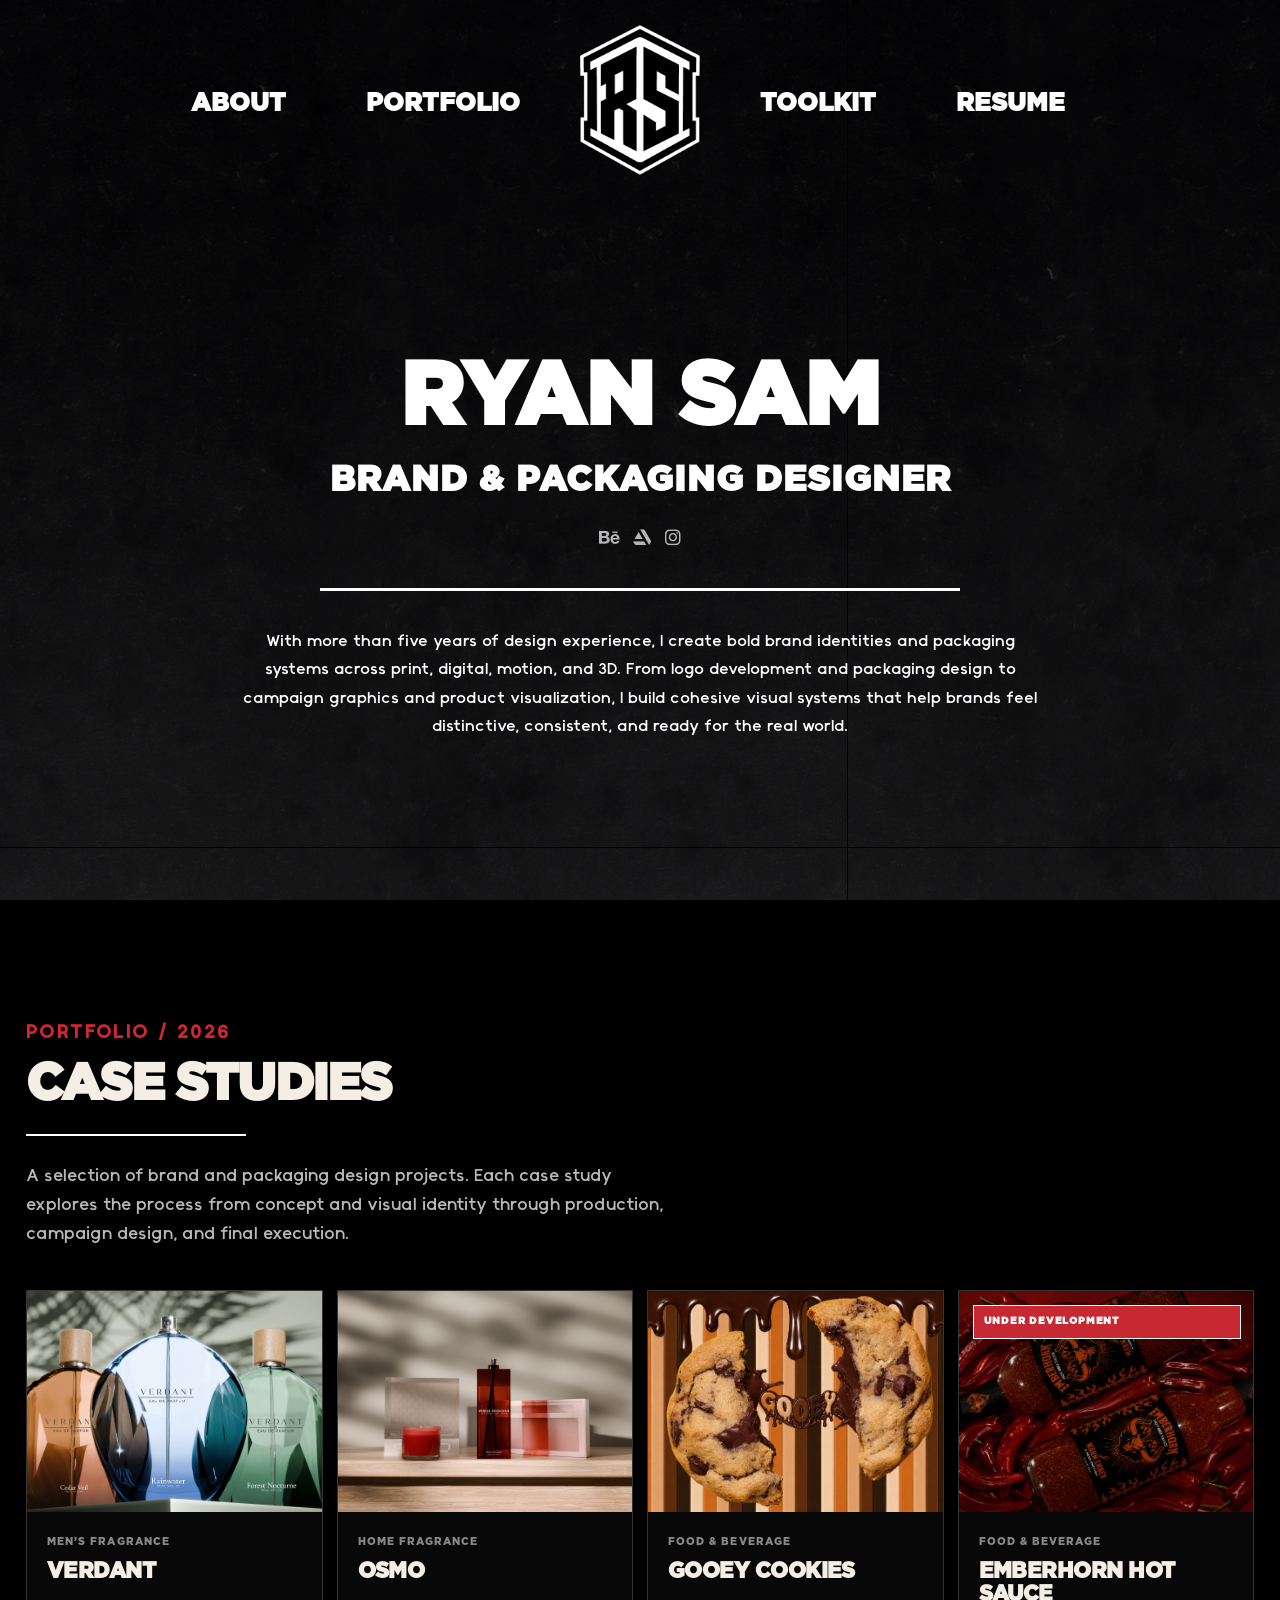
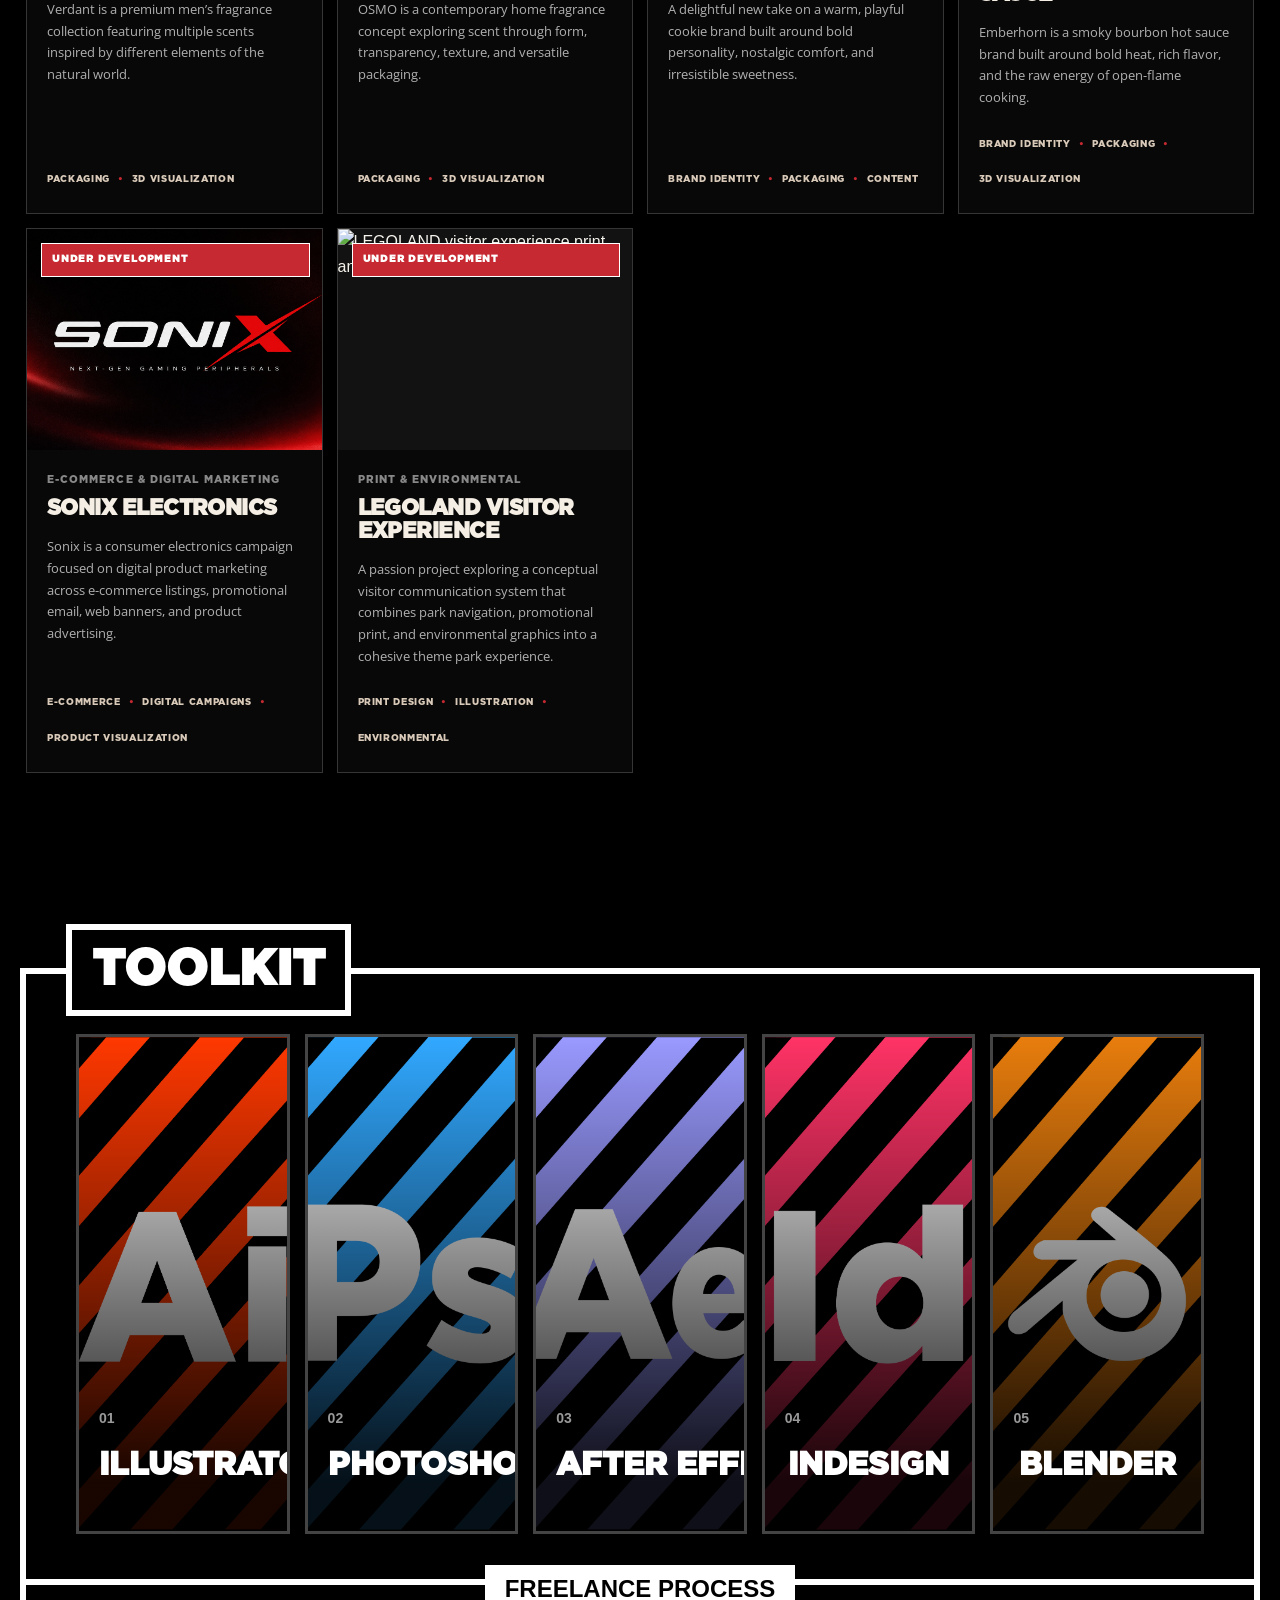
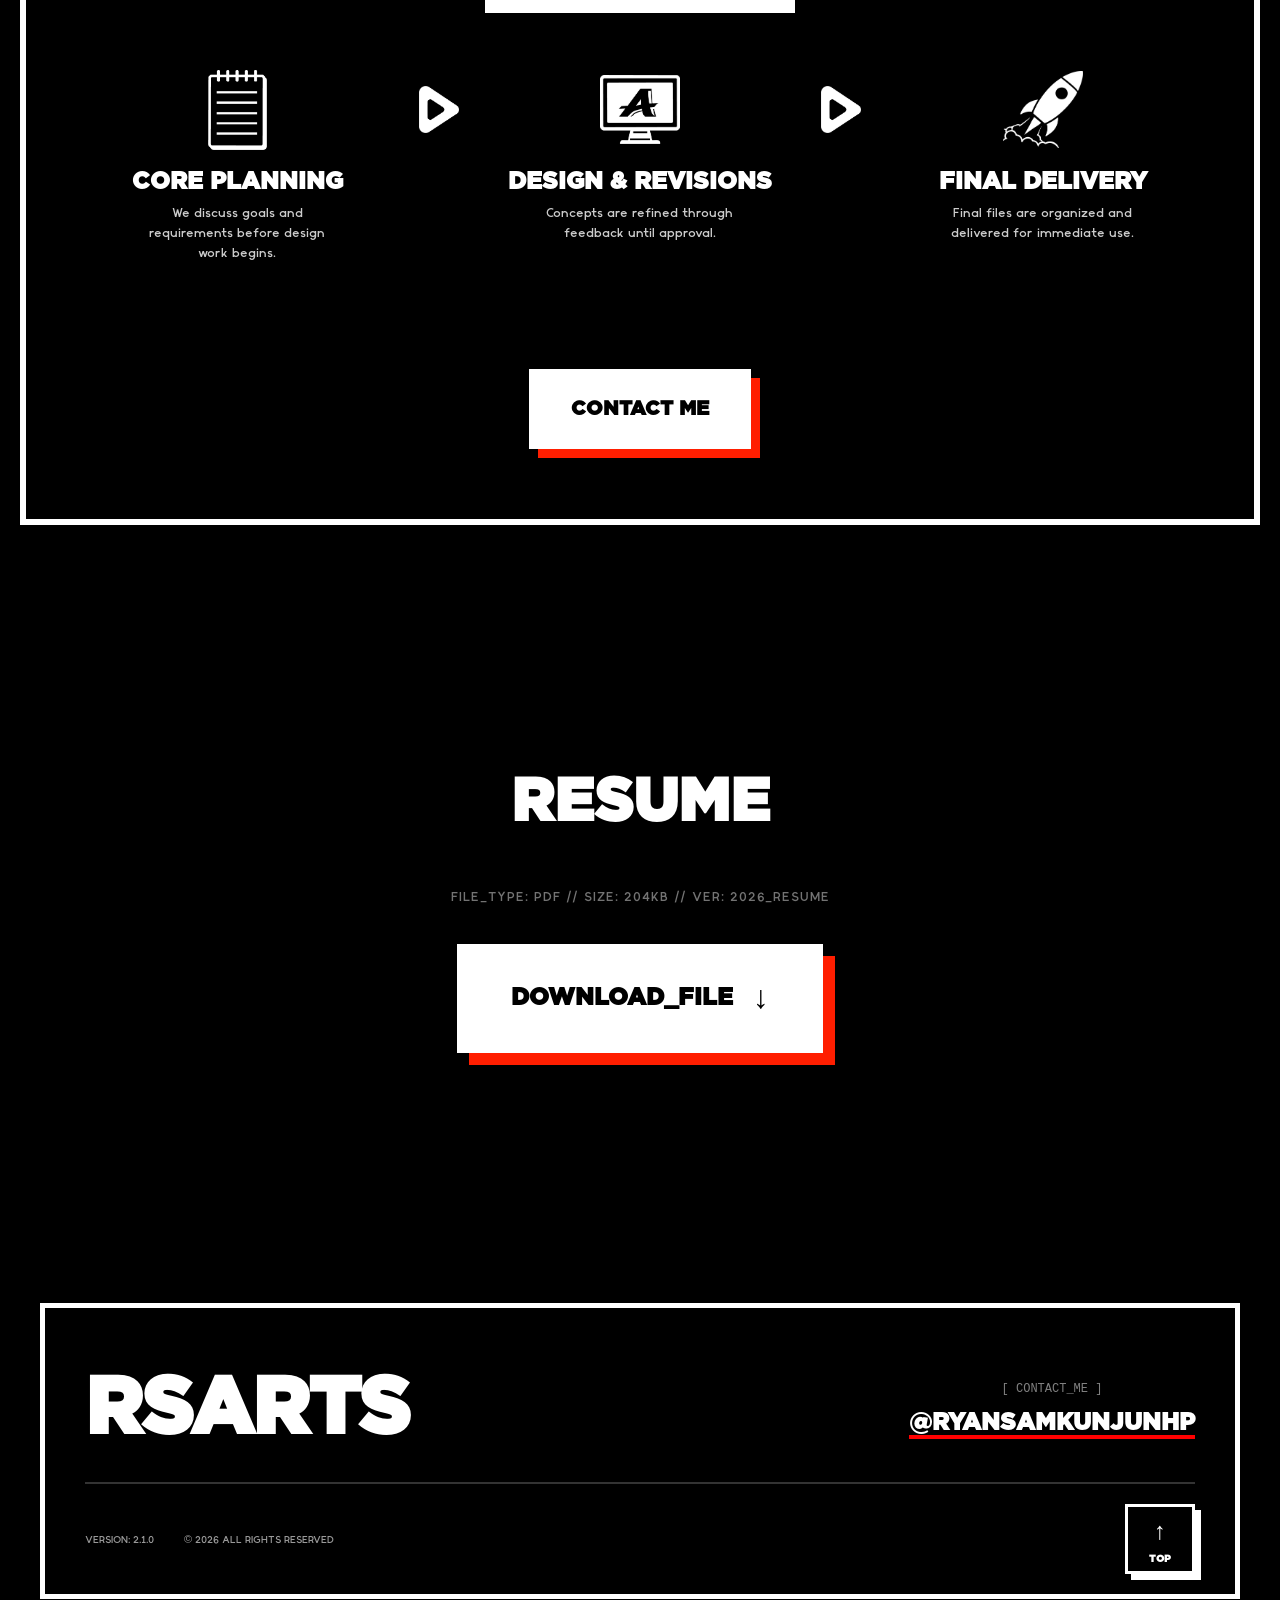
==== commit aad06128: "update22" ====
--- a/index.html
+++ b/index.html
@@ -192,7 +192,7 @@
     <a href="osmo.html" class="portfolio-card-link" aria-label="View the OSMO home fragrance packaging case study">
         <div class="image-container">
 
-            <img src="images/osmothumb.png" alt="OSMO candle and home fragrance packaging">
+            <img src="images/OSMOHeroRender.png" alt="OSMO candle and home fragrance packaging">
 
         </div>
 
--- a/style.css
+++ b/style.css
@@ -3794,10 +3794,9 @@
 
 .osmo-gallery--size-views .osmo-media img {
     display: block;
-
     width: 100%;
     max-width: none;
-    height: 450px;
+    height:auto;
 
     margin: 0;
     object-fit: contain;
@@ -3837,9 +3836,178 @@
 
     color: var(--osmo-muted);
 }
-
-
-
+/* =====================================================
+   03 — PACKAGING IN CONTEXT
+===================================================== */
+
+.osmo-context-section {
+    width: min(1500px, calc(100% - 40px));
+    margin: 0 auto;
+
+    /* SPACE BETWEEN SECTION 02 AND SECTION 03 */
+    padding-top: 150px;
+
+    /* SPACE BETWEEN SECTION 03 AND SECTION 04 */
+    padding-bottom: 170px;
+}
+
+
+/* =====================================================
+   SECTION 03 HEADING
+===================================================== */
+
+.osmo-context-heading {
+    display: flex;
+    flex-direction: column;
+    align-items: center;
+    justify-content: center;
+
+    width: 100%;
+
+    margin: 0 0 55px;
+
+    text-align: center;
+}
+
+
+.osmo-context-heading span {
+    display: flex;
+    align-items: center;
+    justify-content: center;
+
+    width: 40px;
+    height: 40px;
+
+    margin-bottom: 12px;
+
+    border: 2px solid rgba(255, 255, 255, 0.5);
+    border-radius: 50%;
+
+    font-family: "Montserrat Local", sans-serif;
+    font-size: 12px;
+    font-weight: 500;
+    line-height: 1;
+
+    color: #fff;
+}
+
+
+.osmo-context-heading p {
+    margin: 0;
+
+    font-family: "Montserrat Local", sans-serif;
+    font-size: 12px;
+    font-weight: 600;
+    line-height: 1;
+
+    letter-spacing: 0.08em;
+
+    color: #fff;
+}
+
+
+/* =====================================================
+   CONTEXT IMAGE GRID
+===================================================== */
+
+.osmo-context-grid {
+    display: grid;
+    grid-template-columns: repeat(2, minmax(0, 1fr));
+    gap: 24px;
+}
+
+.osmo-context-media--hero {
+    grid-column: 1 / -1;
+}
+
+.osmo-context-media img {
+    width: 100%;
+    height: auto;
+    display: block;
+}
+
+
+/* =====================================================
+   CONTEXT MEDIA
+===================================================== */
+
+.osmo-context-media {
+    position: relative;
+
+    min-width: 0;
+
+    margin: 0;
+    padding: 0;
+
+    background: transparent;
+    border: none;
+}
+
+
+.osmo-context-media img {
+    display: block;
+
+    width: 100%;
+    height: auto;
+
+    object-fit: cover;
+    object-position: center;
+
+    transition: transform 0.35s ease;
+}
+
+
+.osmo-context-media:hover img {
+    transform: scale(1.01);
+}
+
+
+/* =====================================================
+   CONTEXT CAPTIONS
+===================================================== */
+
+.osmo-context-media figcaption {
+    width: 100%;
+
+    margin: 0;
+    padding-top: 12px;
+
+    border-top: 1px solid var(--osmo-line);
+
+    font-family: "Montserrat Local", sans-serif;
+
+    font-size: 9px;
+    font-weight: 600;
+
+    line-height: 1.2;
+
+    letter-spacing: 0.14em;
+
+    text-align: left;
+    text-transform: uppercase;
+
+    color: var(--osmo-muted);
+}
+
+@media (max-width: 768px) {
+
+    .osmo-context-section {
+        width: min(100% - 28px, 1500px);
+
+        padding-top: 100px;
+        padding-bottom: 120px;
+    }
+
+    .osmo-context-heading {
+        margin-bottom: 36px;
+    }
+
+    .osmo-context-grid {
+        grid-template-columns: 1fr;
+        row-gap: 42px;
+    }
+
+}
 /* =========================================================
    TABLET
 ========================================================= */
@@ -4052,6 +4220,46 @@
 }
 
 
+.osmo-gallery--context {
+    display: grid;
+    grid-template-columns: repeat(2, minmax(0, 1fr));
+    column-gap: 28px;
+    row-gap: 22px;
+
+    /* SPACE AWAY FROM PRODUCT GALLERY ABOVE */
+    margin-top: 150px;
+
+    /* SPACE BEFORE NEXT SECTION */
+    margin-bottom: 170px;
+}
+
+
+/* SECTION TITLE */
+.osmo-gallery--context .osmo-gallery-section-label {
+    grid-column: 1 / -1;
+    margin-bottom: 34px;
+}
+
+
+/* CONTEXT IMAGES */
+.osmo-gallery--context .osmo-media {
+    margin: 0;
+    width: 100%;
+}
+
+
+.osmo-gallery--context .osmo-media img {
+    display: block;
+    width: 100%;
+    height: auto;
+    object-fit: cover;
+}
+
+
+/* CAPTIONS */
+.osmo-gallery--context .osmo-media figcaption {
+    margin-top: 12px;
+}
 
 /* =========================================================
    TECHNICAL DIELINE GALLERY
@@ -4517,7 +4725,69 @@
     }
 
 }
-
+/* =========================================================
+   MOBILE — OSMO PRODUCT GALLERY FIX
+========================================================= */
+
+@media (max-width: 600px) {
+
+    .osmo-gallery--size-views {
+        width: 100%;
+        max-width: 100%;
+
+        grid-template-columns: 1fr;
+
+        gap: 36px;
+
+        margin: 0 auto;
+        padding: 0 18px;
+    }
+
+
+    .osmo-gallery--size-views .osmo-media {
+        width: 100%;
+        max-width: 100%;
+
+        margin: 0 auto;
+
+        display: flex;
+        flex-direction: column;
+        align-items: center;
+
+        overflow: visible;
+    }
+
+
+    .osmo-gallery--size-views .osmo-media img {
+        display: block;
+
+        width: auto;
+        max-width: 100%;
+        height: auto;
+
+        margin: 0 auto;
+
+        object-fit: contain;
+        object-position: center;
+    }
+
+
+    .osmo-gallery--size-views .osmo-media figcaption {
+        width: 100%;
+
+        margin: 10px 0 0;
+        padding: 0;
+
+        border-top: none;
+
+        text-align: center;
+
+        font-size: 9px;
+        line-height: 1.3;
+        letter-spacing: 0.14em;
+    }
+
+}
 /* =========================================================
    GOOEY CASE STUDY
    Consolidated styles used by the Gooey HTML page only.
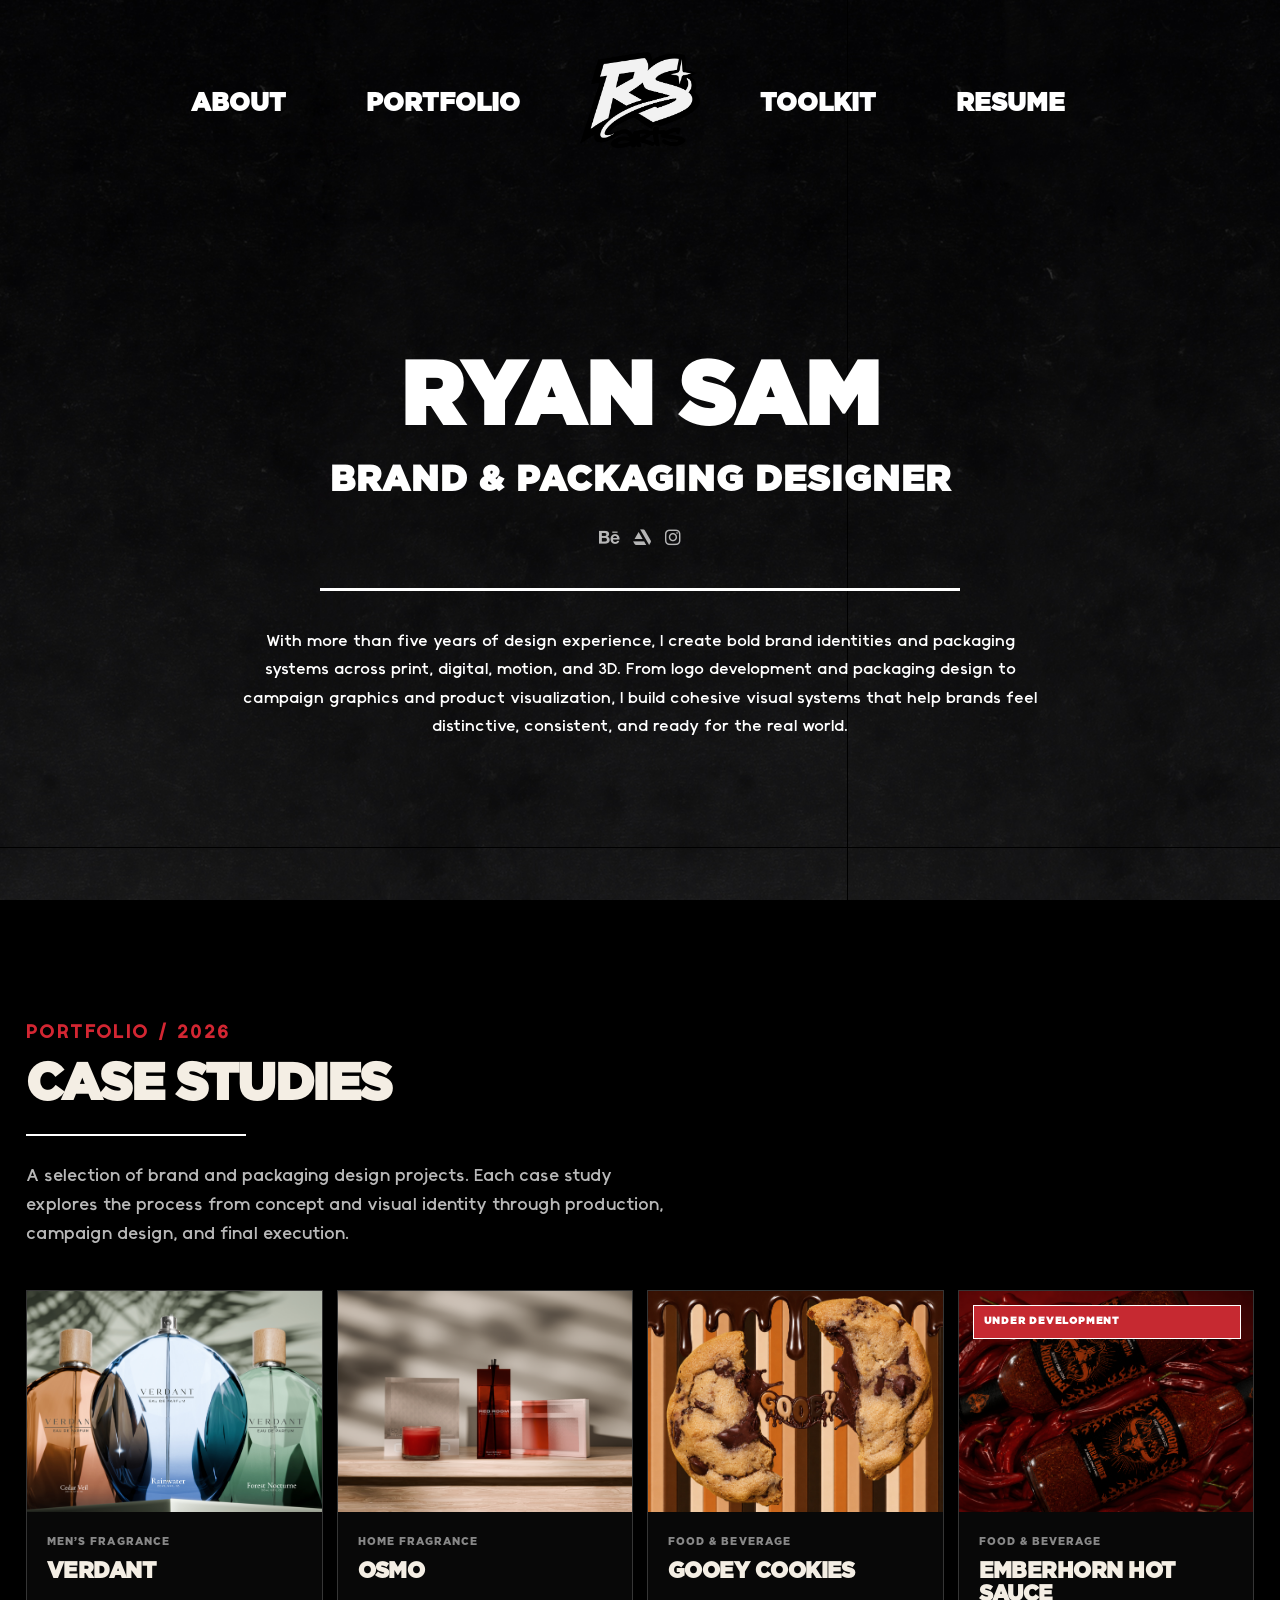
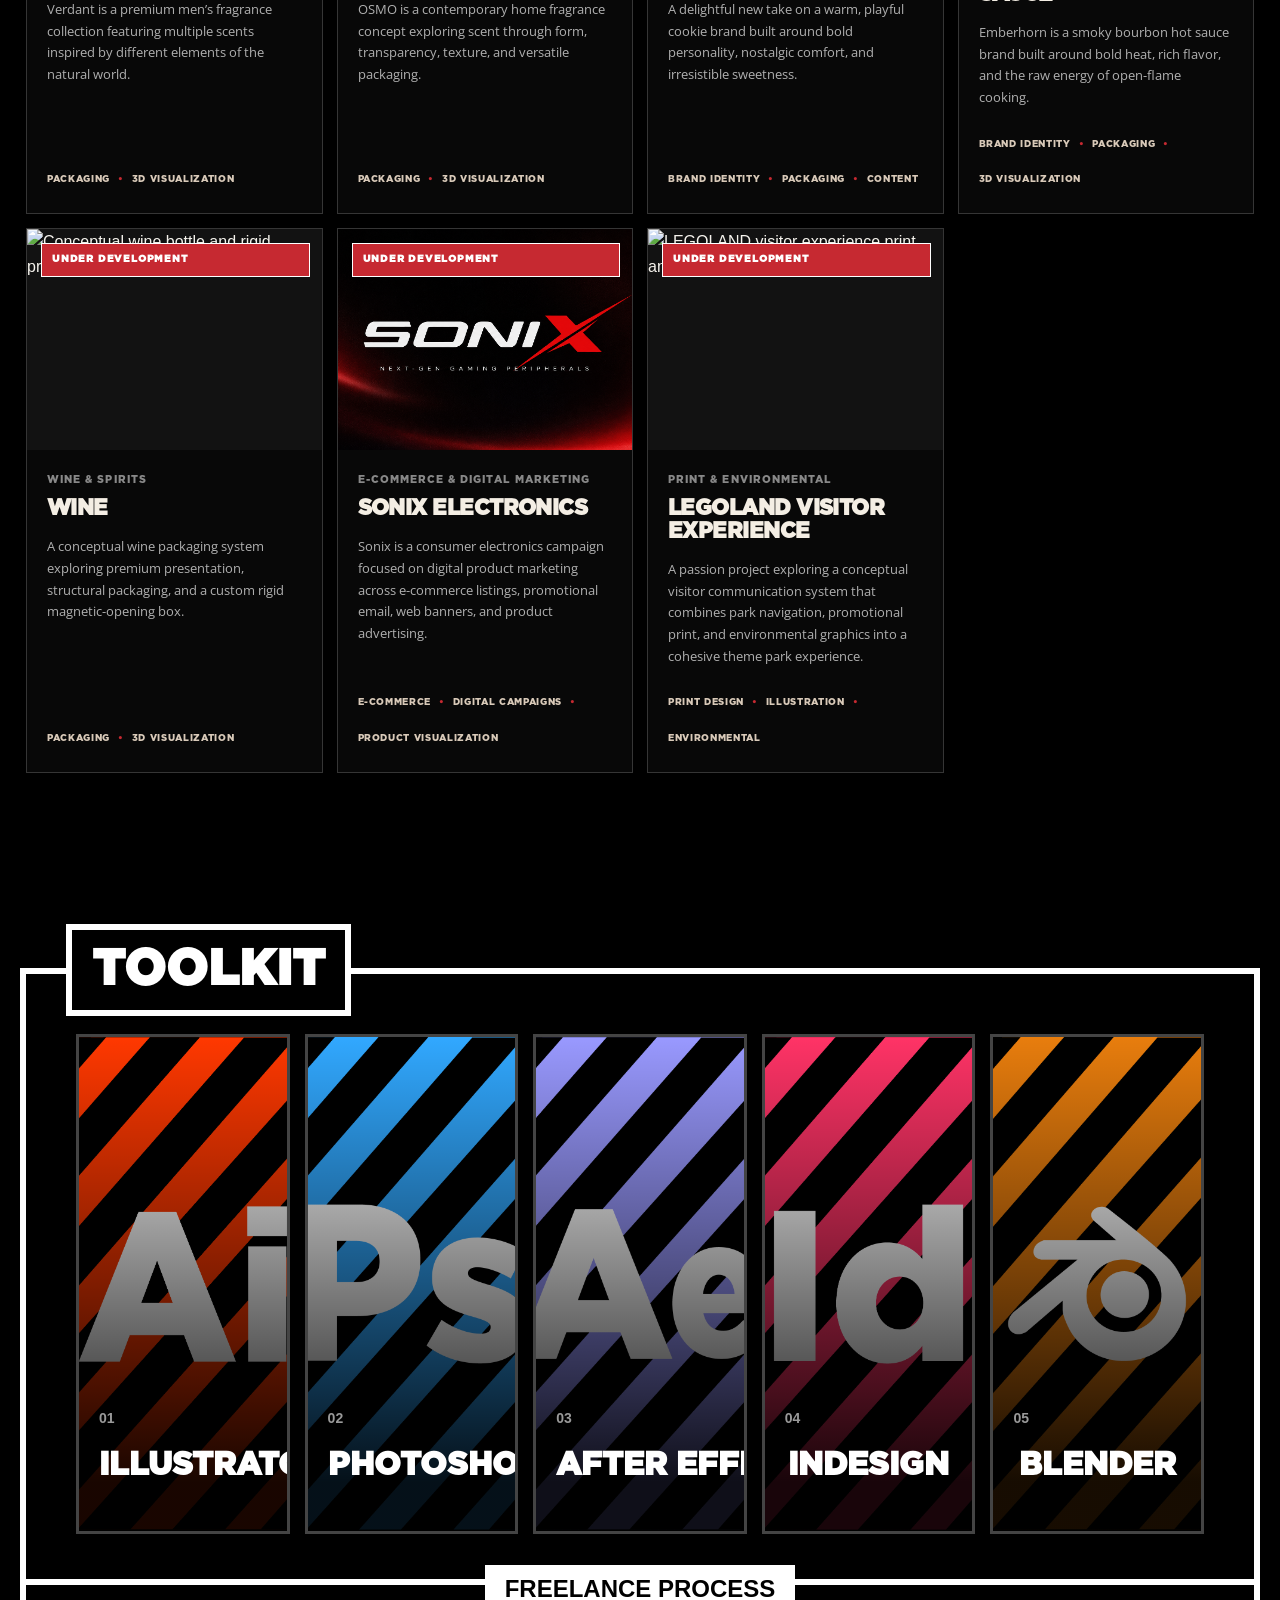
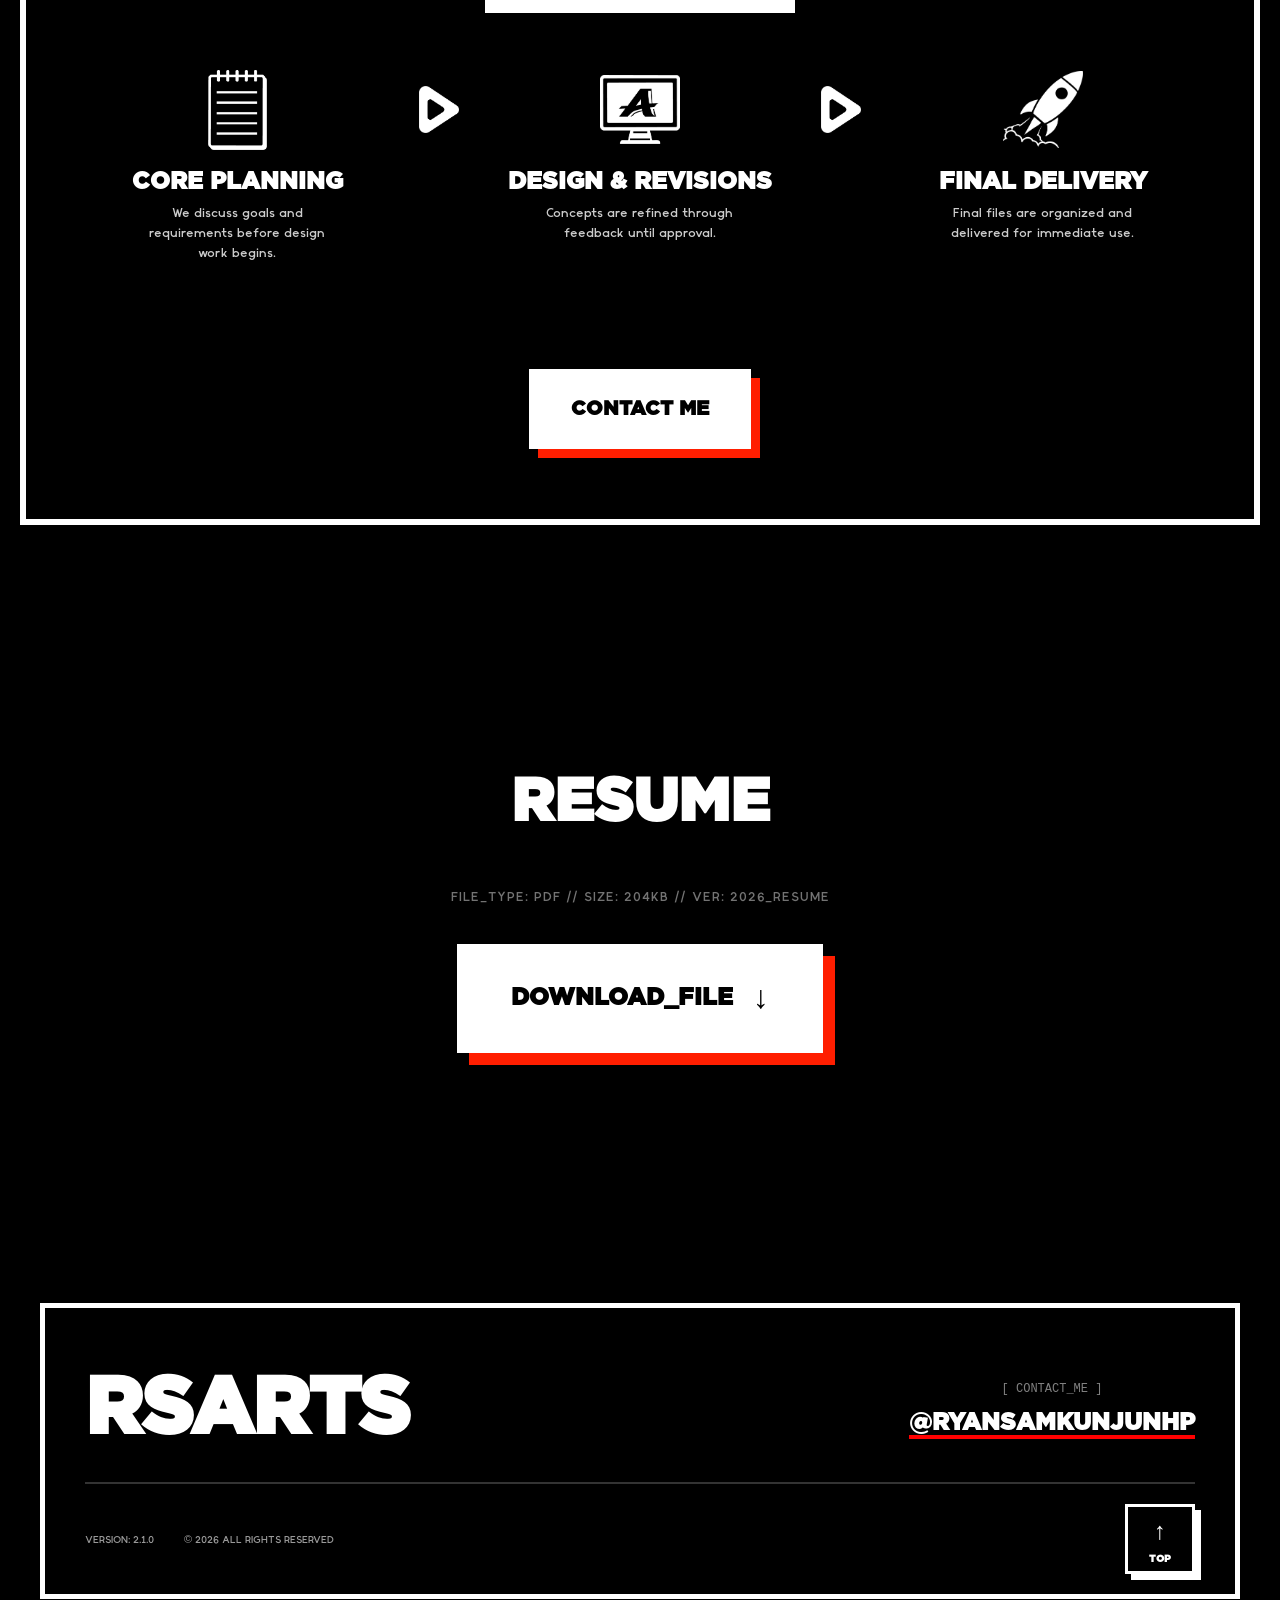
==== commit ad27fabb: "update23" ====
--- a/index.html
+++ b/index.html
@@ -44,7 +44,7 @@
 });
     </script>
     <!-- Icons and Fonts -->
-       <link rel="icon" type="image/png" href="images/NEWRSRSLOGO.png">
+       <link rel="icon" type="image/png" href="images/rslogotest5.png">
     <link rel="stylesheet" href="https://cdnjs.cloudflare.com/ajax/libs/font-awesome/6.0.0/css/all.min.css">
     <link href="https://fonts.googleapis.com/css?family=Open+Sans:400,700,800&display=swap" rel="stylesheet">
 </head>
@@ -59,7 +59,7 @@
         </div>
       
         <div class="logo">
-            <a href="#"><img src="images/NEWRSRSLOGO.png" alt="Logo" /></a>
+            <a href="#"><img src="images/rslogotest5.png" alt="Logo" /></a>
         </div>
 
         <div class="nav-right">
@@ -308,6 +308,56 @@
                 </a>
 
             </article>
+<article class="portfolio-item is-under-development">
+
+    <a
+        href="wine.html"
+        class="portfolio-card-link"
+        aria-label="View the conceptual wine packaging case study"
+    >
+
+        <div class="image-container">
+
+            <img
+                src="images/winehero.png"
+                alt="Conceptual wine bottle and rigid presentation packaging"
+            >
+
+            <div class="dev-badge">
+                UNDER DEVELOPMENT
+            </div>
+
+        </div>
+
+        <div class="portfolio-card-content">
+
+            <p class="project-category">
+                WINE &amp; SPIRITS
+            </p>
+
+            <h3>WINE</h3>
+
+            <p class="project-summary">
+                A conceptual wine packaging system exploring premium presentation, 
+                structural packaging, and a custom rigid magnetic-opening box.
+            </p>
+
+            <div class="project-tags" aria-label="Project disciplines">
+                <span>PACKAGING</span>
+                <span>3D VISUALIZATION</span>
+            </div>
+
+        </div>
+
+    </a>
+
+</article>
+
+
+
+
+
+
 <article class="portfolio-item is-under-development">
 
                 <a
--- a/style.css
+++ b/style.css
@@ -8129,7 +8129,1408 @@
   .sonix-retail-card,
   .sonix-retail-card--wide { min-height: 300px; }
 }
-
+/* =========================================================
+   WINE CASE STUDY
+========================================================= */
+
+.wine-case-study {
+    font-family: "Montserrat Local", sans-serif;
+
+    --wine-white: #f6f3ed;
+    --wine-muted: rgba(246, 243, 237, 0.62);
+    --wine-line: rgba(246, 243, 237, 0.22);
+    --wine-surface: #0c0e0c;
+    --wine-surface-light: #121512;
+
+    position: relative;
+
+    min-height: 100vh;
+
+    overflow: hidden;
+
+    isolation: isolate;
+
+    color: var(--wine-white);
+
+    background:
+        url("images/blacktexture.jpg")
+        center top / cover fixed;
+}
+
+
+.wine-case-study,
+.wine-case-study * {
+    box-sizing: border-box;
+
+    font-family: "Montserrat Local", sans-serif;
+}
+
+
+.wine-case-study img {
+    max-width: 100%;
+}
+
+
+.wine-wrap {
+    width: min(1240px, calc(100% - 64px));
+
+    margin: 0 auto;
+}
+
+
+.wine-panel {
+    position: relative;
+
+    z-index: 1;
+
+    padding: clamp(90px, 9vw, 132px) 0;
+}
+
+
+.wine-case-study h1,
+.wine-case-study h2,
+.wine-case-study h3,
+.wine-case-study p,
+.wine-case-study span,
+.wine-case-study dt,
+.wine-case-study dd,
+.wine-case-study figcaption {
+    color: inherit;
+}
+
+
+.wine-case-study h1,
+.wine-case-study h2,
+.wine-case-study h3 {
+    font-family: "Montserrat Local", sans-serif;
+
+    font-weight: 600;
+}
+
+
+.wine-case-study p {
+    font-family: "Montserrat Local", sans-serif;
+
+    font-weight: 400;
+}
+
+
+
+/* =========================================================
+   SHARED SECTION LABEL
+========================================================= */
+
+.wine-section-label {
+    display: flex;
+
+    align-items: center;
+
+    gap: 14px;
+}
+
+
+.wine-section-label span {
+    flex: 0 0 40px;
+
+    display: grid;
+
+    width: 40px;
+    height: 40px;
+
+    place-items: center;
+
+    border: 1px solid rgba(246, 243, 237, 0.72);
+
+    border-radius: 50%;
+
+    font-family: "Montserrat Local", sans-serif;
+
+    font-size: 10px;
+
+    font-weight: 600;
+
+    line-height: 1;
+}
+
+
+.wine-section-label p {
+    margin: 0;
+
+    font-family: "Montserrat Local", sans-serif;
+
+    font-size: 11px;
+
+    font-weight: 600;
+
+    line-height: 1.2;
+
+    letter-spacing: 0.16em;
+
+    text-transform: uppercase;
+}
+.wine-gallery-section-label {
+    grid-column: 1 / -1;
+
+    display: flex;
+    flex-direction: column;
+    align-items: center;
+    justify-content: center;
+
+    width: 100%;
+    margin: 0 0 28px;
+
+    text-align: center;
+}
+
+.wine-gallery-section-label span {
+    display: flex;
+    align-items: center;
+    justify-content: center;
+
+    width: 40px;
+    height: 40px;
+    margin-bottom: 12px;
+
+    border: 2px solid rgba(255, 255, 255, 0.5);
+    border-radius: 50%;
+ font-family: "Montserrat Local", sans-serif;
+    font-size: 12px;
+    font-weight: 500;
+    line-height: 1;
+
+    color: #fff;
+}
+
+.wine-gallery-section-label p {
+    margin: 0;
+     font-family: "Montserrat Local", sans-serif;
+    font-size: 12px;
+    font-weight: 600;
+    line-height: 1;
+
+    letter-spacing: 0.08em;
+
+    color: #fff;
+}
+
+
+/* =========================================================
+   01 — PROJECT OVERVIEW
+========================================================= */
+
+.wine-intro {
+    position: relative;
+
+    min-height: 100svh;
+
+    display: flex;
+
+    align-items: center;
+
+    padding:
+        clamp(100px, 12vh, 145px)
+        0
+        clamp(85px, 10vh, 120px);
+
+    overflow: visible;
+
+    color: var(--wine-white);
+
+    border-bottom: none;
+}
+
+
+.wine-intro .wine-wrap {
+    position: relative;
+
+    z-index: 2;
+
+    width: min(1120px, calc(100% - 64px));
+}
+
+
+.wine-intro-grid {
+    display: grid;
+
+    grid-template-columns:
+        minmax(0, 1.12fr)
+        minmax(360px, 0.72fr);
+
+    gap: clamp(74px, 8vw, 132px);
+
+    align-items: end;
+}
+
+
+.wine-intro-copy,
+.wine-intro-side {
+    position: relative;
+
+    z-index: 2;
+
+    min-width: 0;
+}
+
+
+.wine-intro .wine-section-label {
+    margin-bottom: clamp(64px, 8vh, 82px);
+}
+
+
+.wine-intro h1 {
+    max-width: 680px;
+
+    margin: 0;
+
+    font-family: "Montserrat Local", sans-serif;
+
+    font-size: clamp(44px, 3.75vw, 68px);
+
+    font-weight: 600;
+
+    line-height: 0.98;
+
+    letter-spacing: -0.035em;
+
+    text-transform: uppercase;
+}
+
+
+.wine-intro h1 span {
+    display: block;
+}
+
+
+.wine-description {
+    max-width: 670px;
+
+    margin:
+        clamp(36px, 4.6vh, 50px)
+        0
+        0;
+
+    font-family: "Montserrat Local", sans-serif;
+
+    font-size: clamp(15px, 1.05vw, 17px);
+
+    font-weight: 400;
+
+    line-height: 1.75;
+}
+
+
+
+/* =========================================================
+   PROJECT INFORMATION
+========================================================= */
+
+.wine-intro-side {
+    width: 100%;
+
+    max-width: 430px;
+
+    justify-self: end;
+
+    padding-bottom: 4px;
+}
+
+
+.wine-primary-logo {
+    display: flex;
+
+    justify-content: center;
+
+    width: 100%;
+
+    margin-bottom: clamp(62px, 8vh, 82px);
+}
+
+
+.wine-primary-logo img {
+    display: block;
+
+    width: min(100%, 330px);
+
+    height: auto;
+}
+
+
+.wine-project-meta {
+    width: 100%;
+
+    margin: 0;
+}
+
+
+.wine-project-meta > div {
+    min-height: 57px;
+
+    display: grid;
+
+    grid-template-columns:
+        106px
+        minmax(0, 1fr);
+
+    align-items: center;
+
+    gap: 20px;
+
+    border-top: 1px solid var(--wine-line);
+}
+
+
+.wine-project-meta > div:last-child {
+    border-bottom: 1px solid var(--wine-line);
+}
+
+
+.wine-project-meta dt,
+.wine-project-meta dd {
+    margin: 0;
+
+    font-family: "Montserrat Local", sans-serif;
+
+    font-size: 12px;
+
+    font-weight: 600;
+
+    line-height: 1.1;
+
+    letter-spacing: 0.035em;
+
+    text-transform: uppercase;
+}
+
+
+.wine-project-meta dt {
+    color: var(--wine-muted);
+}
+
+
+.wine-project-meta dd {
+    text-align: right;
+}
+
+/* =========================================================
+   WINE SIZE / PRODUCT VIEW GALLERY
+========================================================= */
+
+.wine-gallery--size-views {
+    width: min(1500px, calc(100% - 40px));
+    margin: 0 auto;
+    display: grid;
+    grid-template-columns: repeat(4, minmax(0, 1fr));
+    column-gap: 28px;
+    row-gap: 40px;
+}
+
+.wine-gallery--size-views .wine-media {
+     position: relative;
+    min-width: 0;
+    margin: 0;
+    padding: 0;
+    overflow: hidden;
+    background: transparent;
+    border: none;
+}
+
+
+.wine-gallery--size-views .wine-media img {
+    display: block;
+    width: 100%;
+    max-width: none;
+    height:auto;
+
+    margin: 0;
+    object-fit: contain;
+    object-position: center;
+
+    transition: transform 0.35s ease;
+}
+
+
+.wine-gallery--size-views .wine-media:hover img {
+    transform: scale(1.02);
+}
+
+
+.wine-gallery--size-views .wine-media figcaption {
+    position: static;
+
+    width: 100%;
+
+    margin: 0px 0 0;
+
+    padding-top: 10px;
+
+    border-top: 1px solid var(--wine-line);
+
+    font-family: "Montserrat Local", sans-serif;
+
+    font-size: 9px;
+    font-weight: 600;
+
+    line-height: 1.2;
+
+    letter-spacing: 0.14em;
+
+    text-align: left;
+    text-transform: uppercase;
+
+    color: var(--wine-muted);
+}
+/* =====================================================
+   03 — PACKAGING IN CONTEXT
+===================================================== */
+
+.wine-context-section {
+    width: min(1500px, calc(100% - 40px));
+    margin: 0 auto;
+
+    /* SPACE BETWEEN SECTION 02 AND SECTION 03 */
+    padding-top: 150px;
+
+    /* SPACE BETWEEN SECTION 03 AND SECTION 04 */
+    padding-bottom: 170px;
+}
+
+
+/* =====================================================
+   SECTION 03 HEADING
+===================================================== */
+
+.wine-context-heading {
+    display: flex;
+    flex-direction: column;
+    align-items: center;
+    justify-content: center;
+
+    width: 100%;
+
+    margin: 0 0 55px;
+
+    text-align: center;
+}
+
+
+.wine-context-heading span {
+    display: flex;
+    align-items: center;
+    justify-content: center;
+
+    width: 40px;
+    height: 40px;
+
+    margin-bottom: 12px;
+
+    border: 2px solid rgba(255, 255, 255, 0.5);
+    border-radius: 50%;
+
+    font-family: "Montserrat Local", sans-serif;
+    font-size: 12px;
+    font-weight: 500;
+    line-height: 1;
+
+    color: #fff;
+}
+
+
+.wine-context-heading p {
+    margin: 0;
+
+    font-family: "Montserrat Local", sans-serif;
+    font-size: 12px;
+    font-weight: 600;
+    line-height: 1;
+
+    letter-spacing: 0.08em;
+
+    color: #fff;
+}
+
+
+/* =====================================================
+   CONTEXT IMAGE GRID
+===================================================== */
+
+.wine-context-grid {
+    display: grid;
+    grid-template-columns: repeat(2, minmax(0, 1fr));
+    gap: 24px;
+}
+
+.wine-context-media--hero {
+    grid-column: 1 / -1;
+}
+
+.wine-context-media img {
+    width: 100%;
+    height: auto;
+    display: block;
+}
+
+
+/* =====================================================
+   CONTEXT MEDIA
+===================================================== */
+
+.wine-context-media {
+    position: relative;
+
+    min-width: 0;
+
+    margin: 0;
+    padding: 0;
+
+    background: transparent;
+    border: none;
+}
+
+
+.wine-context-media img {
+    display: block;
+
+    width: 100%;
+    height: auto;
+
+    object-fit: cover;
+    object-position: center;
+
+    transition: transform 0.35s ease;
+}
+
+
+.wine-context-media:hover img {
+    transform: scale(1.01);
+}
+
+
+/* =====================================================
+   CONTEXT CAPTIONS
+===================================================== */
+
+.wine-context-media figcaption {
+    width: 100%;
+
+    margin: 0;
+    padding-top: 12px;
+
+    border-top: 1px solid var(--wine-line);
+
+    font-family: "Montserrat Local", sans-serif;
+
+    font-size: 9px;
+    font-weight: 600;
+
+    line-height: 1.2;
+
+    letter-spacing: 0.14em;
+
+    text-align: left;
+    text-transform: uppercase;
+
+    color: var(--wine-muted);
+}
+
+@media (max-width: 768px) {
+
+    .wine-context-section {
+        width: min(100% - 28px, 1500px);
+
+        padding-top: 100px;
+        padding-bottom: 120px;
+    }
+
+    .wine-context-heading {
+        margin-bottom: 36px;
+    }
+
+    .wine-context-grid {
+        grid-template-columns: 1fr;
+        row-gap: 42px;
+    }
+
+}
+/* =========================================================
+   TABLET
+========================================================= */
+
+@media (max-width: 900px) {
+
+    .wine-gallery--size-views {
+        grid-template-columns: repeat(2, minmax(0, 1fr));
+        gap: 28px;
+    }
+
+
+    .wine-gallery--size-views .wine-media img {
+        max-width: 320px;
+        height: 320px;
+    }
+
+}
+
+
+
+/* =========================================================
+   MOBILE
+========================================================= */
+
+@media (max-width: 600px) {
+
+    .wine-gallery--size-views {
+        grid-template-columns: 1fr;
+        gap: 32px;
+    }
+
+
+    .wine-gallery--size-views .wine-media img {
+        max-width: 300px;
+        height: 300px;
+    }
+
+}
+
+/* =========================================================
+   SHARED SECTION HEADINGS
+========================================================= */
+
+.wine-heading {
+    width: min(100%, 1080px);
+
+    display: flex;
+
+    flex-direction: column;
+
+    align-items: center;
+
+    margin:
+        0
+        auto
+        clamp(64px, 7vw, 92px);
+
+    text-align: center;
+}
+
+
+.wine-heading .wine-section-label {
+    justify-content: center;
+
+    margin:
+        0
+        0
+        clamp(38px, 4vw, 54px);
+}
+
+
+.wine-heading-copy {
+    width: 100%;
+
+    max-width: 1040px;
+
+    margin: 0 auto;
+
+    text-align: center;
+}
+
+
+.wine-heading h2 {
+    width: 100%;
+
+    max-width: 930px;
+
+    margin: 0 auto;
+
+    font-family: "Montserrat Local", sans-serif;
+
+    font-size: clamp(48px, 5.25vw, 84px);
+
+    font-weight: 600;
+
+    line-height: 0.94;
+
+    letter-spacing: -0.025em;
+
+    text-align: center;
+
+    text-transform: uppercase;
+
+    text-wrap: balance;
+}
+
+
+.wine-heading-copy > p:last-child {
+    width: min(100%, 760px);
+
+    margin: 34px auto 0;
+
+    font-family: "Montserrat Local", sans-serif;
+
+    font-size: 15px;
+
+    font-weight: 400;
+
+    line-height: 1.75;
+
+    text-align: center;
+
+    color: rgba(246, 243, 237, 0.78);
+}
+
+
+
+/* =========================================================
+   04 — DIELINE & PRODUCTION
+========================================================= */
+
+.wine-production-section {
+    position: relative;
+}
+
+
+
+/* =========================================================
+   PRODUCTION SPECIFICATIONS
+========================================================= */
+
+.wine-specification-grid {
+    display: grid;
+
+    grid-template-columns:
+        repeat(2, minmax(0, 1fr));
+
+    gap: 1px;
+
+    border: 1px solid var(--wine-line);
+
+    background: var(--wine-line);
+}
+
+
+.wine-specification-grid article {
+    min-height: 265px;
+
+    padding: clamp(28px, 3vw, 38px);
+
+    background: var(--wine-surface);
+}
+
+
+.wine-specification-grid article > span {
+    display: block;
+
+    margin-bottom: 64px;
+
+    font-family: "Montserrat Local", sans-serif;
+
+    font-size: 10px;
+
+    font-weight: 600;
+
+    line-height: 1;
+}
+
+
+.wine-specification-grid h3 {
+    margin: 0 0 15px;
+
+    font-family: "Montserrat Local", sans-serif;
+
+    font-size: 25px;
+
+    font-weight: 600;
+
+    line-height: 1.1;
+
+    letter-spacing: 0.035em;
+
+    text-transform: uppercase;
+}
+
+
+.wine-specification-grid p {
+    margin: 0;
+
+    font-family: "Montserrat Local", sans-serif;
+
+    font-size: 13px;
+
+    font-weight: 400;
+
+    line-height: 1.72;
+
+    color: rgba(246, 243, 237, 0.74);
+}
+
+
+.wine-gallery--context {
+    display: grid;
+    grid-template-columns: repeat(2, minmax(0, 1fr));
+    column-gap: 28px;
+    row-gap: 22px;
+
+    /* SPACE AWAY FROM PRODUCT GALLERY ABOVE */
+    margin-top: 150px;
+
+    /* SPACE BEFORE NEXT SECTION */
+    margin-bottom: 170px;
+}
+
+
+/* SECTION TITLE */
+.wine-gallery--context .wine-gallery-section-label {
+    grid-column: 1 / -1;
+    margin-bottom: 34px;
+}
+
+
+/* CONTEXT IMAGES */
+.wine-gallery--context .wine-media {
+    margin: 0;
+    width: 100%;
+}
+
+
+.wine-gallery--context .wine-media img {
+    display: block;
+    width: 100%;
+    height: auto;
+    object-fit: cover;
+}
+
+
+/* CAPTIONS */
+.wine-gallery--context .wine-media figcaption {
+    margin-top: 12px;
+}
+
+/* =========================================================
+   TECHNICAL DIELINE GALLERY
+========================================================= */
+
+.wine-technical-gallery {
+    display: grid;
+
+    grid-template-columns: 1fr;
+
+    gap: clamp(54px, 6vw, 84px);
+
+    margin-top: 56px;
+}
+
+
+
+/* =========================================================
+   TECHNICAL DIELINE CARD
+========================================================= */
+/* =========================================================
+   DUAL TECHNICAL IMAGE
+========================================================= */
+
+.wine-media--dual {
+    padding: clamp(18px, 2.2vw, 30px);
+}
+
+.wine-dual-images {
+    display: grid;
+    grid-template-columns: repeat(2, minmax(0, 1fr));
+    gap: clamp(20px, 3vw, 40px);
+    align-items: start;
+}
+
+.wine-dual-image {
+    min-width: 0;
+}
+
+.wine-dual-image img {
+    display: block;
+    width: 100%;
+    height: 580px;
+    object-fit: contain;
+    object-position: center;
+}
+
+.wine-dual-image span {
+    display: block;
+    margin-top: 12px;
+
+    font-family: "Montserrat Local", sans-serif;
+    font-size: 9px;
+    font-weight: 600;
+    line-height: 1.2;
+    letter-spacing: 0.14em;
+
+    color: #151715;
+
+    text-transform: uppercase;
+}
+
+
+/* MOBILE */
+
+@media (max-width: 720px) {
+
+    .wine-dual-images {
+        grid-template-columns: 1fr;
+        gap: 32px;
+    }
+
+    .wine-dual-image img {
+        height: 390px;
+    }
+
+}
+.wine-media--technical {
+    position: relative;
+
+    width: 100%;
+
+    min-height: 0;
+
+    margin: 0;
+
+    padding: clamp(18px, 2.2vw, 30px);
+
+    overflow: hidden;
+
+    background: #f1f0e9;
+
+    border: 1px solid rgba(21, 23, 21, 0.08);
+}
+
+
+.wine-media--technical > img {
+    display: block;
+
+    width: 100%;
+
+    height: 620px;
+
+    margin: 0 auto;
+
+    padding: 0;
+
+    object-fit: contain;
+
+    object-position: center;
+
+    transition:
+        transform 0.3s ease,
+        opacity 0.3s ease;
+}
+
+
+.wine-media--technical:hover > img {
+    transform: scale(1.015);
+
+    opacity: 0.94;
+}
+
+
+.wine-media--technical figcaption {
+    position: static;
+
+    width: 100%;
+
+    margin: 18px 0 0;
+
+    padding: 12px 0 0;
+
+    border-top: 1px solid rgba(21, 23, 21, 0.28);
+
+    color: #151715;
+
+    font-family: "Montserrat Local", sans-serif;
+
+    font-size: 10px;
+
+    font-weight: 600;
+
+    line-height: 1.2;
+
+    letter-spacing: 0.14em;
+
+    text-transform: uppercase;
+}
+
+
+
+/* =========================================================
+   TABLET — 1050PX
+========================================================= */
+
+@media (max-width: 1050px) {
+
+    .wine-intro {
+        min-height: auto;
+    }
+
+
+    .wine-intro-grid {
+        grid-template-columns: 1fr;
+
+        gap: 86px;
+
+        align-items: start;
+    }
+
+
+    .wine-intro-copy {
+        max-width: 790px;
+    }
+
+
+    .wine-intro-side {
+        width: min(100%, 760px);
+
+        max-width: none;
+
+        justify-self: start;
+    }
+
+
+    .wine-primary-logo {
+        justify-content: flex-start;
+    }
+
+
+    .wine-heading {
+        width: min(100%, 900px);
+    }
+
+
+    .wine-heading h2 {
+        max-width: 850px;
+    }
+
+
+    .wine-heading-copy > p:last-child {
+        max-width: 700px;
+    }
+
+
+    .wine-specification-grid {
+        grid-template-columns:
+            repeat(2, minmax(0, 1fr));
+    }
+
+
+    .wine-specification-grid article {
+        min-height: 230px;
+    }
+
+
+    .wine-specification-grid article > span {
+        margin-bottom: 44px;
+    }
+
+}
+
+
+
+/* =========================================================
+   TABLET — TECHNICAL DIELINES
+========================================================= */
+
+@media (max-width: 900px) {
+
+    .wine-technical-gallery {
+        gap: 40px;
+
+        margin-top: 42px;
+    }
+
+
+    .wine-media--technical {
+        padding: 16px;
+    }
+
+
+    .wine-media--technical > img {
+        height: 520px;
+    }
+
+}
+
+
+
+/* =========================================================
+   MOBILE — 720PX
+========================================================= */
+
+@media (max-width: 720px) {
+
+    .wine-case-study {
+        background-attachment: scroll;
+    }
+
+
+    .wine-wrap,
+    .wine-intro .wine-wrap {
+        width: min(100% - 32px, 1240px);
+    }
+
+
+    .wine-panel {
+        padding: 76px 0;
+    }
+
+
+    /* PROJECT OVERVIEW */
+
+    .wine-intro {
+        padding: 122px 0 78px;
+    }
+
+
+    .wine-intro-grid {
+        gap: 68px;
+    }
+
+
+    .wine-intro .wine-section-label {
+        margin-bottom: 52px;
+    }
+
+
+    .wine-intro h1 {
+        max-width: 100%;
+
+        font-size: clamp(47px, 13.4vw, 68px);
+
+        line-height: 0.93;
+    }
+
+
+    .wine-description {
+        margin-top: 34px;
+
+        font-size: 14px;
+
+        line-height: 1.7;
+    }
+
+
+    /* PROJECT INFORMATION */
+
+    .wine-primary-logo {
+        justify-content: center;
+
+        margin-bottom: 52px;
+    }
+
+
+    .wine-primary-logo img {
+        width: min(100%, 320px);
+    }
+
+
+    .wine-project-meta > div {
+        min-height: 58px;
+
+        grid-template-columns:
+            92px
+            minmax(0, 1fr);
+
+        gap: 14px;
+    }
+
+
+    .wine-project-meta dt,
+    .wine-project-meta dd {
+        font-size: 10px;
+    }
+
+
+    .wine-project-meta dd {
+        overflow-wrap: anywhere;
+    }
+
+
+    /* SECTION HEADINGS */
+
+    .wine-heading {
+        width: 100%;
+
+        margin-bottom: 52px;
+    }
+
+
+    .wine-heading .wine-section-label {
+        margin-bottom: 34px;
+    }
+
+
+    .wine-heading h2 {
+        max-width: 100%;
+
+        font-size: clamp(43px, 12vw, 63px);
+    }
+
+
+    .wine-heading-copy > p:last-child {
+        margin-top: 28px;
+
+        font-size: 14px;
+    }
+
+
+    /* TECHNICAL DIELINES */
+
+    .wine-media--technical {
+        min-height: 0;
+
+        margin: 0;
+    }
+
+
+    .wine-media--technical > img {
+        height: 390px;
+    }
+
+}
+
+
+
+/* =========================================================
+   TRUE MOBILE — 600PX
+========================================================= */
+
+@media (max-width: 600px) {
+
+    .wine-specification-grid {
+        grid-template-columns: 1fr;
+    }
+
+
+    .wine-specification-grid article {
+        min-height: 210px;
+    }
+
+
+    .wine-specification-grid article > span {
+        margin-bottom: 36px;
+    }
+
+}
+
+
+
+/* =========================================================
+   VERY SMALL SCREENS — 430PX
+========================================================= */
+
+@media (max-width: 430px) {
+
+    .wine-section-label {
+        gap: 11px;
+    }
+
+
+    .wine-section-label span {
+        flex-basis: 36px;
+
+        width: 36px;
+
+        height: 36px;
+
+        font-size: 9px;
+    }
+
+
+    .wine-section-label p {
+        font-size: 9px;
+    }
+
+
+    .wine-project-meta > div {
+        grid-template-columns:
+            78px
+            minmax(0, 1fr);
+
+        gap: 10px;
+    }
+
+
+    .wine-project-meta dt,
+    .wine-project-meta dd {
+        font-size: 9px;
+    }
+
+
+    .wine-media--technical {
+        min-height: 0;
+    }
+
+
+    .wine-media--technical > img {
+        height: 320px;
+    }
+
+}
+/* =========================================================
+   MOBILE — WINE PRODUCT GALLERY FIX
+========================================================= */
+
+@media (max-width: 600px) {
+
+    .wine-gallery--size-views {
+        width: 100%;
+        max-width: 100%;
+
+        grid-template-columns: 1fr;
+
+        gap: 36px;
+
+        margin: 0 auto;
+        padding: 0 18px;
+    }
+
+
+    .wine-gallery--size-views .wine-media {
+        width: 100%;
+        max-width: 100%;
+
+        margin: 0 auto;
+
+        display: flex;
+        flex-direction: column;
+        align-items: center;
+
+        overflow: visible;
+    }
+
+
+    .wine-gallery--size-views .wine-media img {
+        display: block;
+
+        width: auto;
+        max-width: 100%;
+        height: auto;
+
+        margin: 0 auto;
+
+        object-fit: contain;
+        object-position: center;
+    }
+
+
+    .wine-gallery--size-views .wine-media figcaption {
+        width: 100%;
+
+        margin: 10px 0 0;
+        padding: 0;
+
+        border-top: none;
+
+        text-align: center;
+
+        font-size: 9px;
+        line-height: 1.3;
+        letter-spacing: 0.14em;
+    }
+
+}
 /* =========================================================
    LIGHTBOX
 ========================================================= */
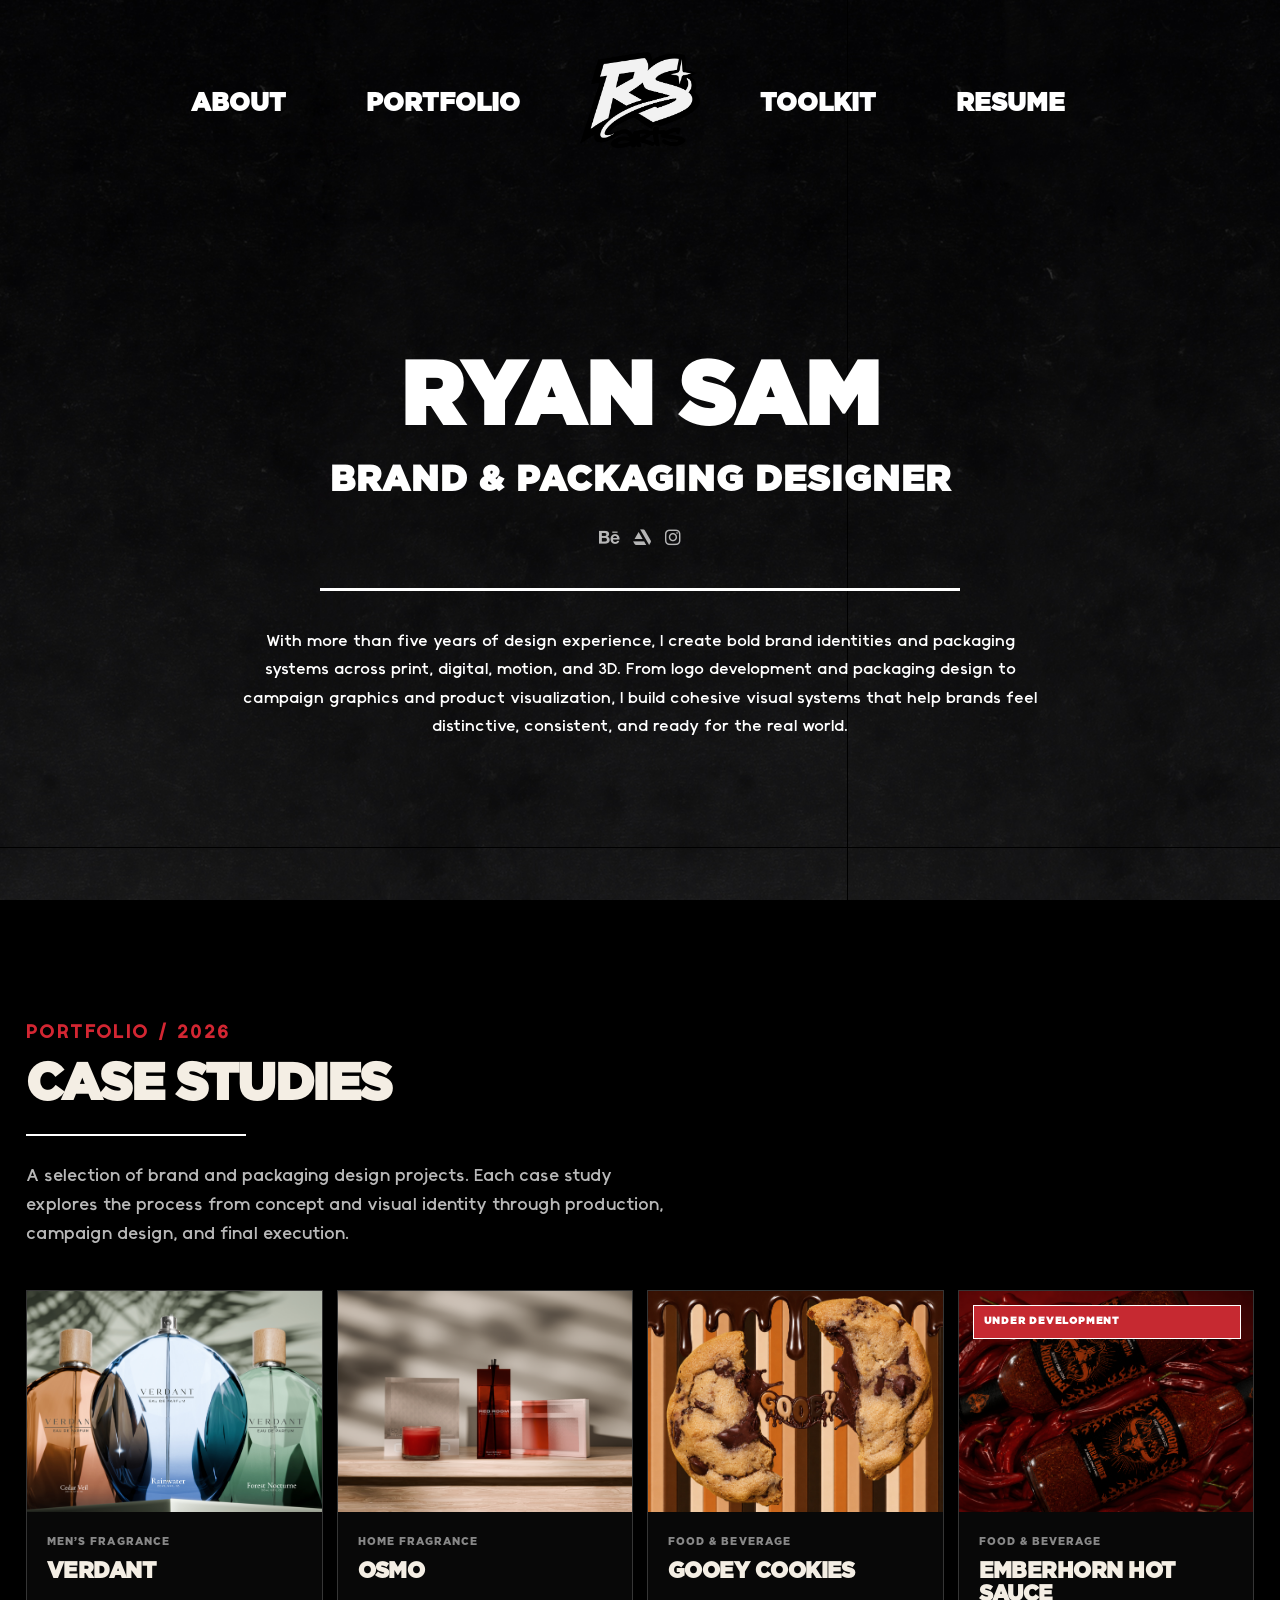
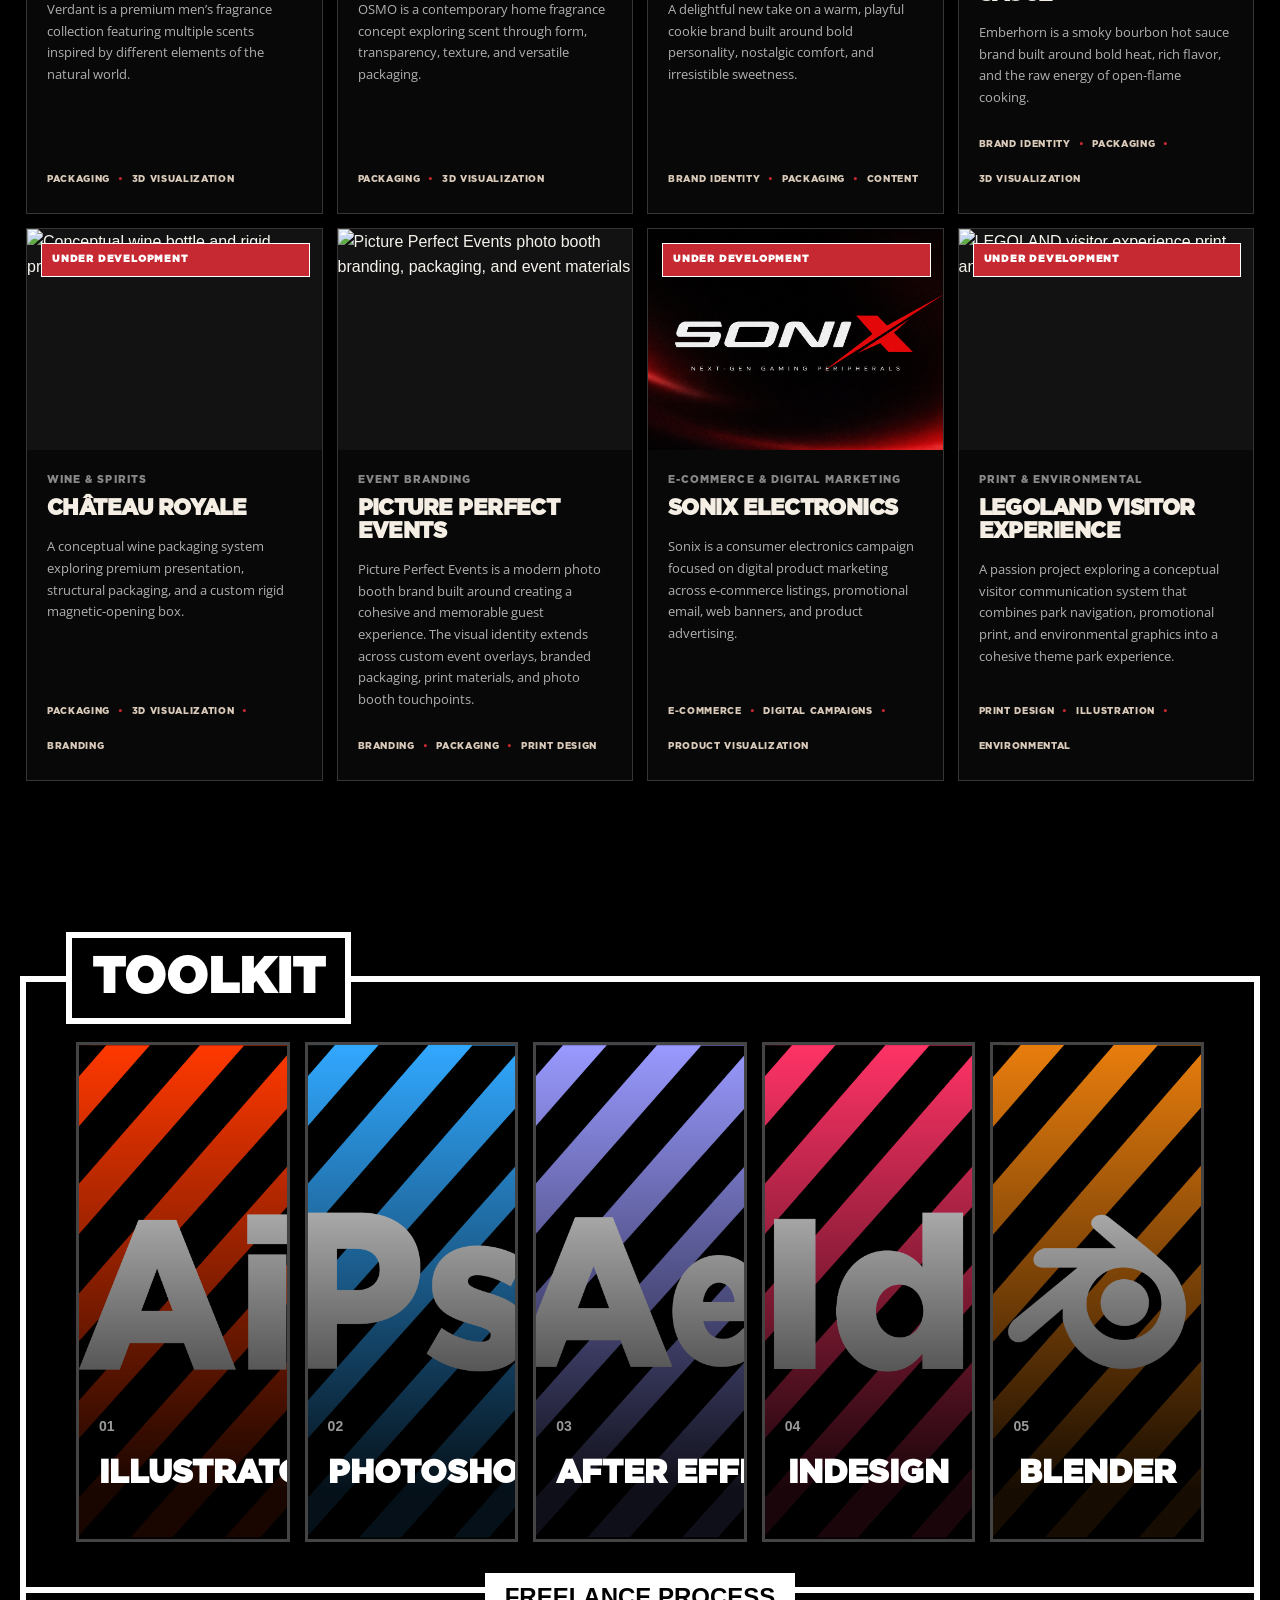
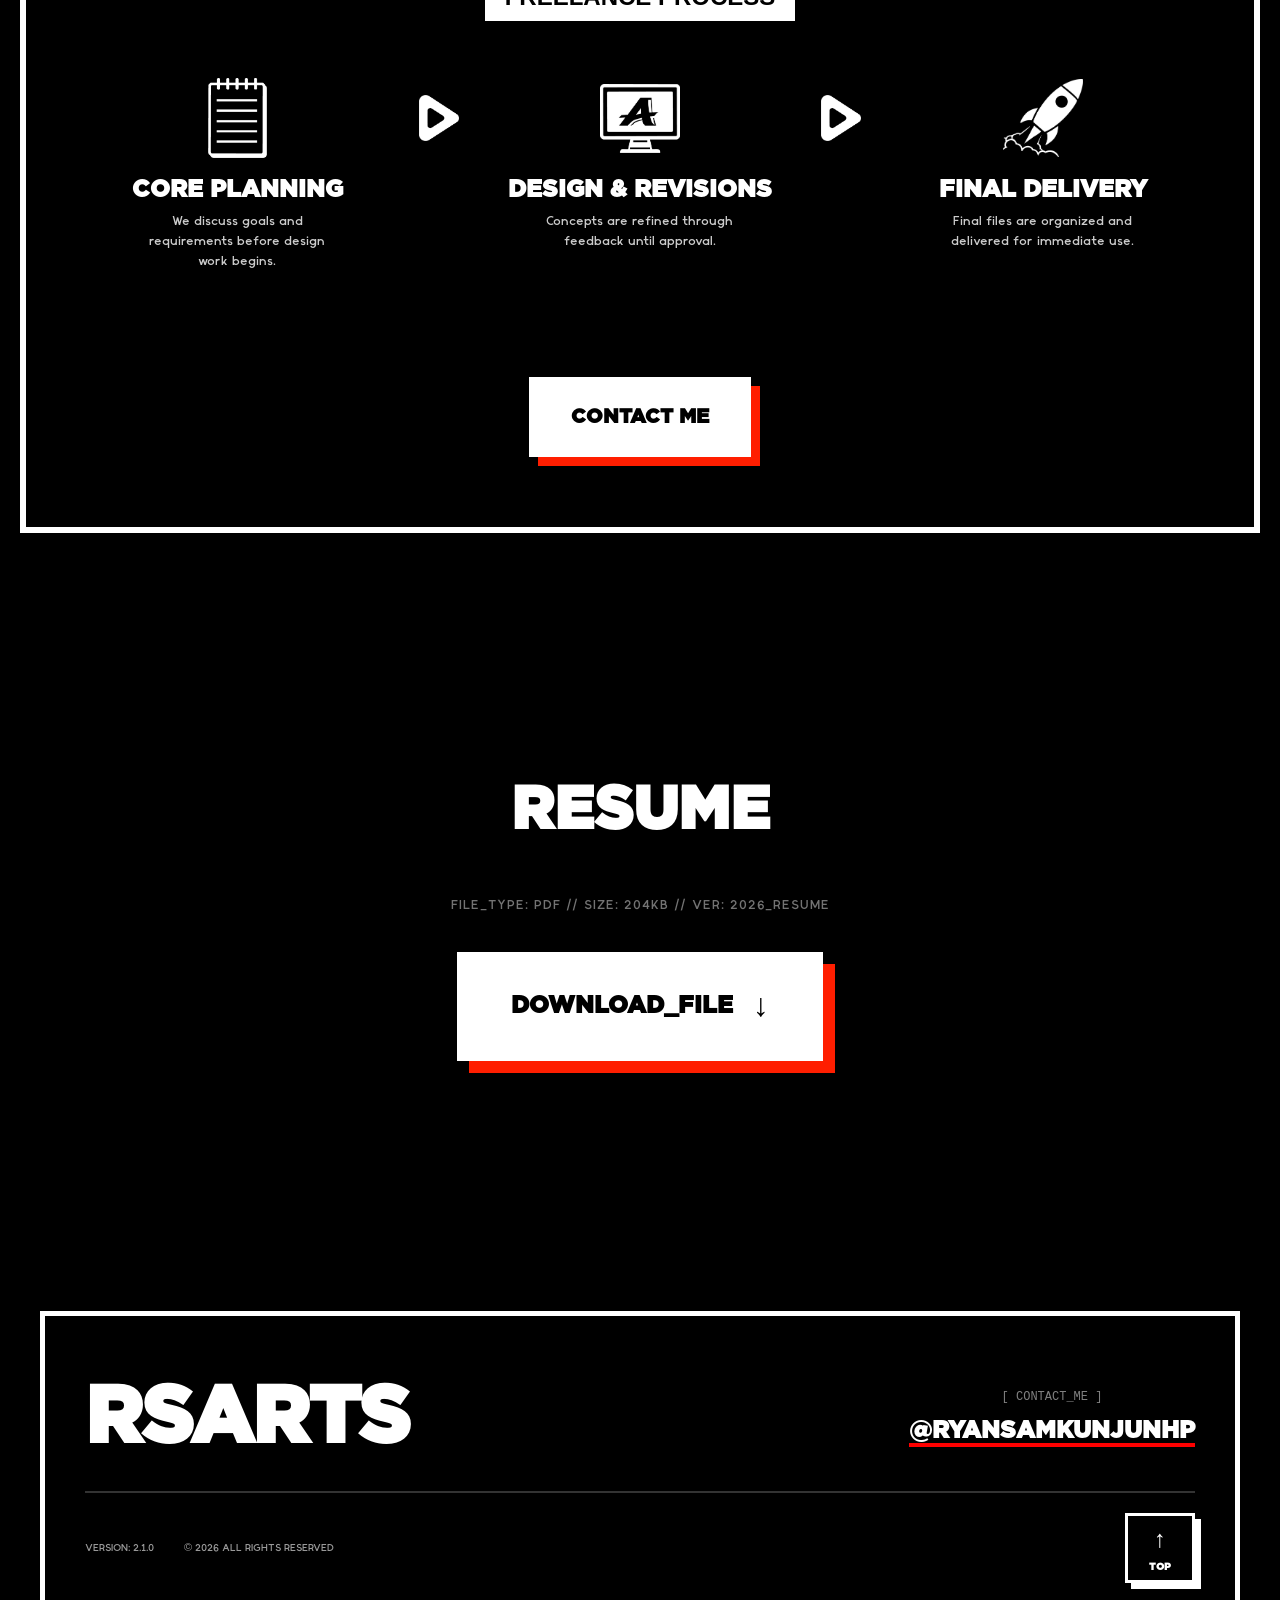
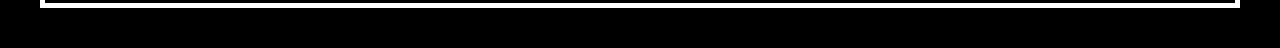
==== commit 7e1342c9: "update24" ====
--- a/index.html
+++ b/index.html
@@ -335,7 +335,7 @@
                 WINE &amp; SPIRITS
             </p>
 
-            <h3>WINE</h3>
+            <h3>CHÂTEAU ROYALE</h3>
 
             <p class="project-summary">
                 A conceptual wine packaging system exploring premium presentation, 
@@ -345,6 +345,7 @@
             <div class="project-tags" aria-label="Project disciplines">
                 <span>PACKAGING</span>
                 <span>3D VISUALIZATION</span>
+                <span>BRANDING</span>
             </div>
 
         </div>
@@ -352,12 +353,50 @@
     </a>
 
 </article>
-
-
-
-
-
-
+ <!-- PICTURE PERFECT EVENTS -->
+<article class="portfolio-item is-under-development">
+
+    <a
+        href="picture-perfect.html"
+        class="portfolio-card-link"
+        aria-label="View the Picture Perfect Events branding and packaging case study"
+    >
+
+        <div class="image-container">
+
+            <img
+                src="images/PicturePerfectBanner.jpg"
+                alt="Picture Perfect Events photo booth branding, packaging, and event materials"
+            >
+
+        </div>
+
+        <div class="portfolio-card-content">
+
+            <p class="project-category">
+                EVENT BRANDING
+            </p>
+
+            <h3>PICTURE PERFECT EVENTS</h3>
+
+            <p class="project-summary">
+                Picture Perfect Events is a modern photo booth brand built around creating
+                a cohesive and memorable guest experience. The visual identity extends
+                across custom event overlays, branded packaging, print materials, and
+                photo booth touchpoints.
+            </p>
+
+            <div class="project-tags" aria-label="Project disciplines">
+                <span>BRANDING</span>
+                <span>PACKAGING</span>
+                <span>PRINT DESIGN</span>
+            </div>
+
+        </div>
+
+    </a>
+
+</article>
 <article class="portfolio-item is-under-development">
 
                 <a
--- a/style.css
+++ b/style.css
@@ -8214,8 +8214,56 @@
     font-weight: 400;
 }
 
-
-
+/* =========================================================
+   CHATEAU ROYALE — BRAND DEVELOPMENT
+   Prevent technical-gallery hover effects from affecting
+   the label-development images.
+========================================================= */
+
+.wine-label-gallery .wine-media,
+.wine-label-gallery .wine-media:hover {
+    transform: none !important;
+    translate: none !important;
+    scale: 1 !important;
+}
+
+.wine-label-gallery .wine-media img,
+.wine-label-gallery .wine-media:hover img {
+    transform: none !important;
+    translate: none !important;
+    scale: 1 !important;
+}
+
+.wine-label-gallery .wine-media::before,
+.wine-label-gallery .wine-media::after {
+    transform: none !important;
+}
+/* CHÂTEAU ROYALE — FINAL LABEL PAIR */
+
+.wine-label-pair {
+    display: grid;
+    grid-template-columns: repeat(2, minmax(0, 1fr));
+    gap: 24px;
+    align-items: start;
+}
+
+.wine-label-pair .wine-media {
+    margin: 0;
+}
+
+.wine-label-pair .wine-media img {
+    display: block;
+    width: 100%;
+    height: auto;
+}
+
+/* Stack on smaller screens */
+@media (max-width: 768px) {
+    .wine-label-pair {
+        grid-template-columns: 1fr;
+        gap: 18px;
+    }
+}
 /* =========================================================
    SHARED SECTION LABEL
 ========================================================= */
@@ -8519,7 +8567,7 @@
     width: min(1500px, calc(100% - 40px));
     margin: 0 auto;
     display: grid;
-    grid-template-columns: repeat(4, minmax(0, 1fr));
+     grid-template-columns: repeat(2, minmax(0, 1fr));
     column-gap: 28px;
     row-gap: 40px;
 }
@@ -8758,7 +8806,7 @@
 @media (max-width: 900px) {
 
     .wine-gallery--size-views {
-        grid-template-columns: repeat(2, minmax(0, 1fr));
+        grid-template-columns: repeat(1, minmax(0, 1fr));
         gap: 28px;
     }
 
@@ -8825,11 +8873,9 @@
 
 .wine-heading-copy {
     width: 100%;
-
     max-width: 1040px;
-
     margin: 0 auto;
-
+    margin-bottom: 10px;
     text-align: center;
 }
 
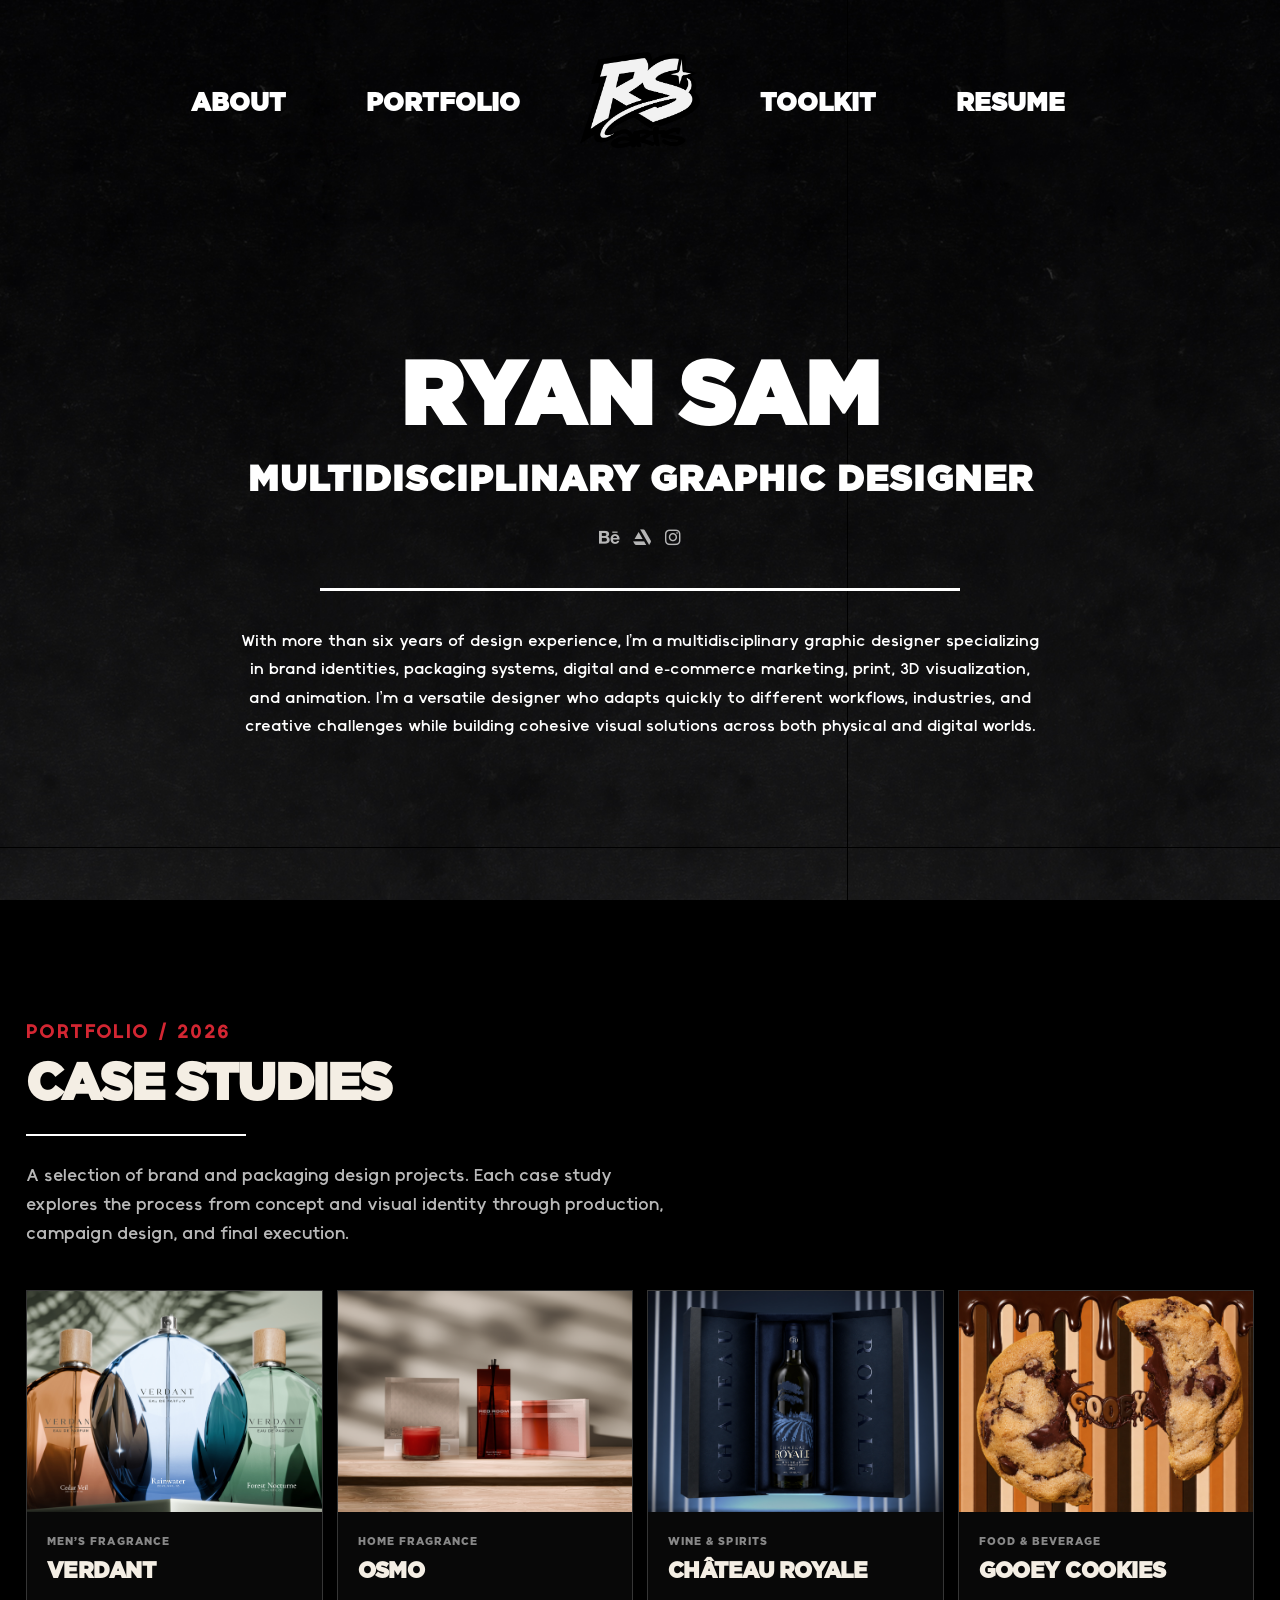
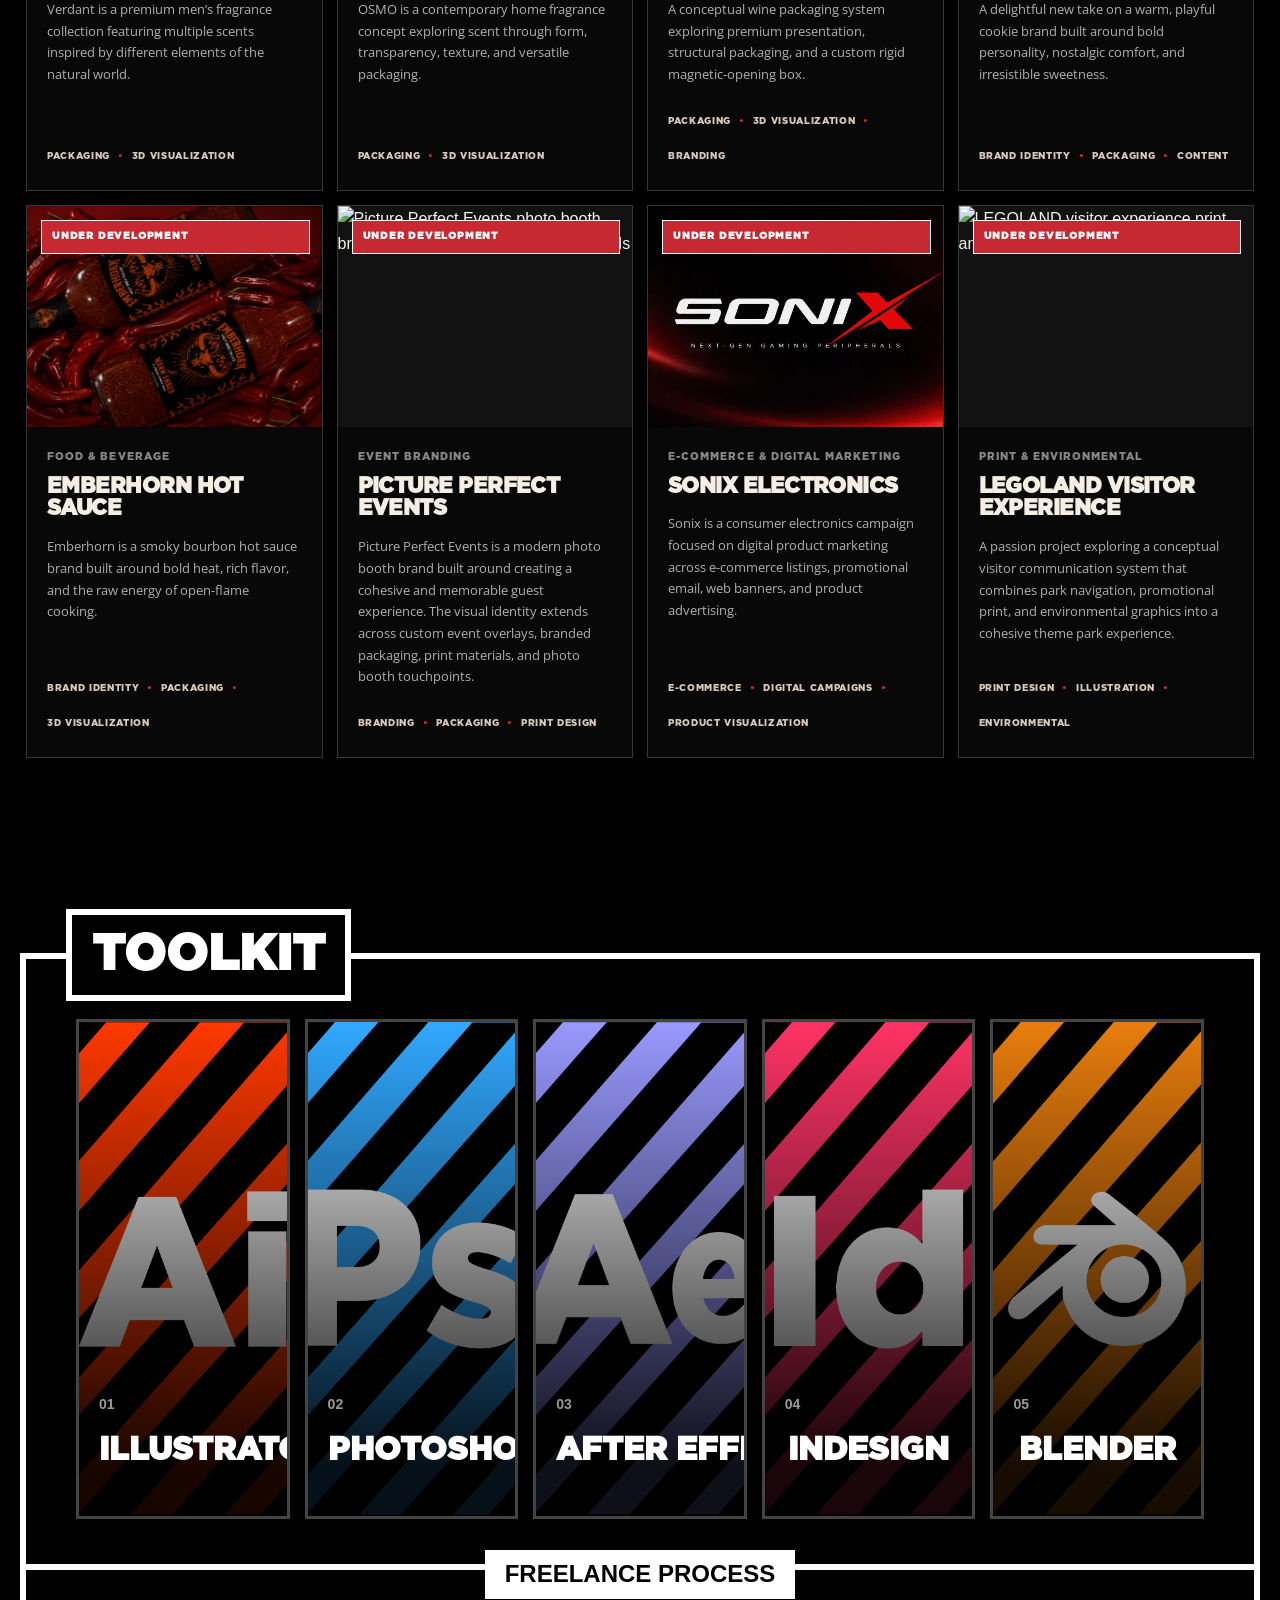
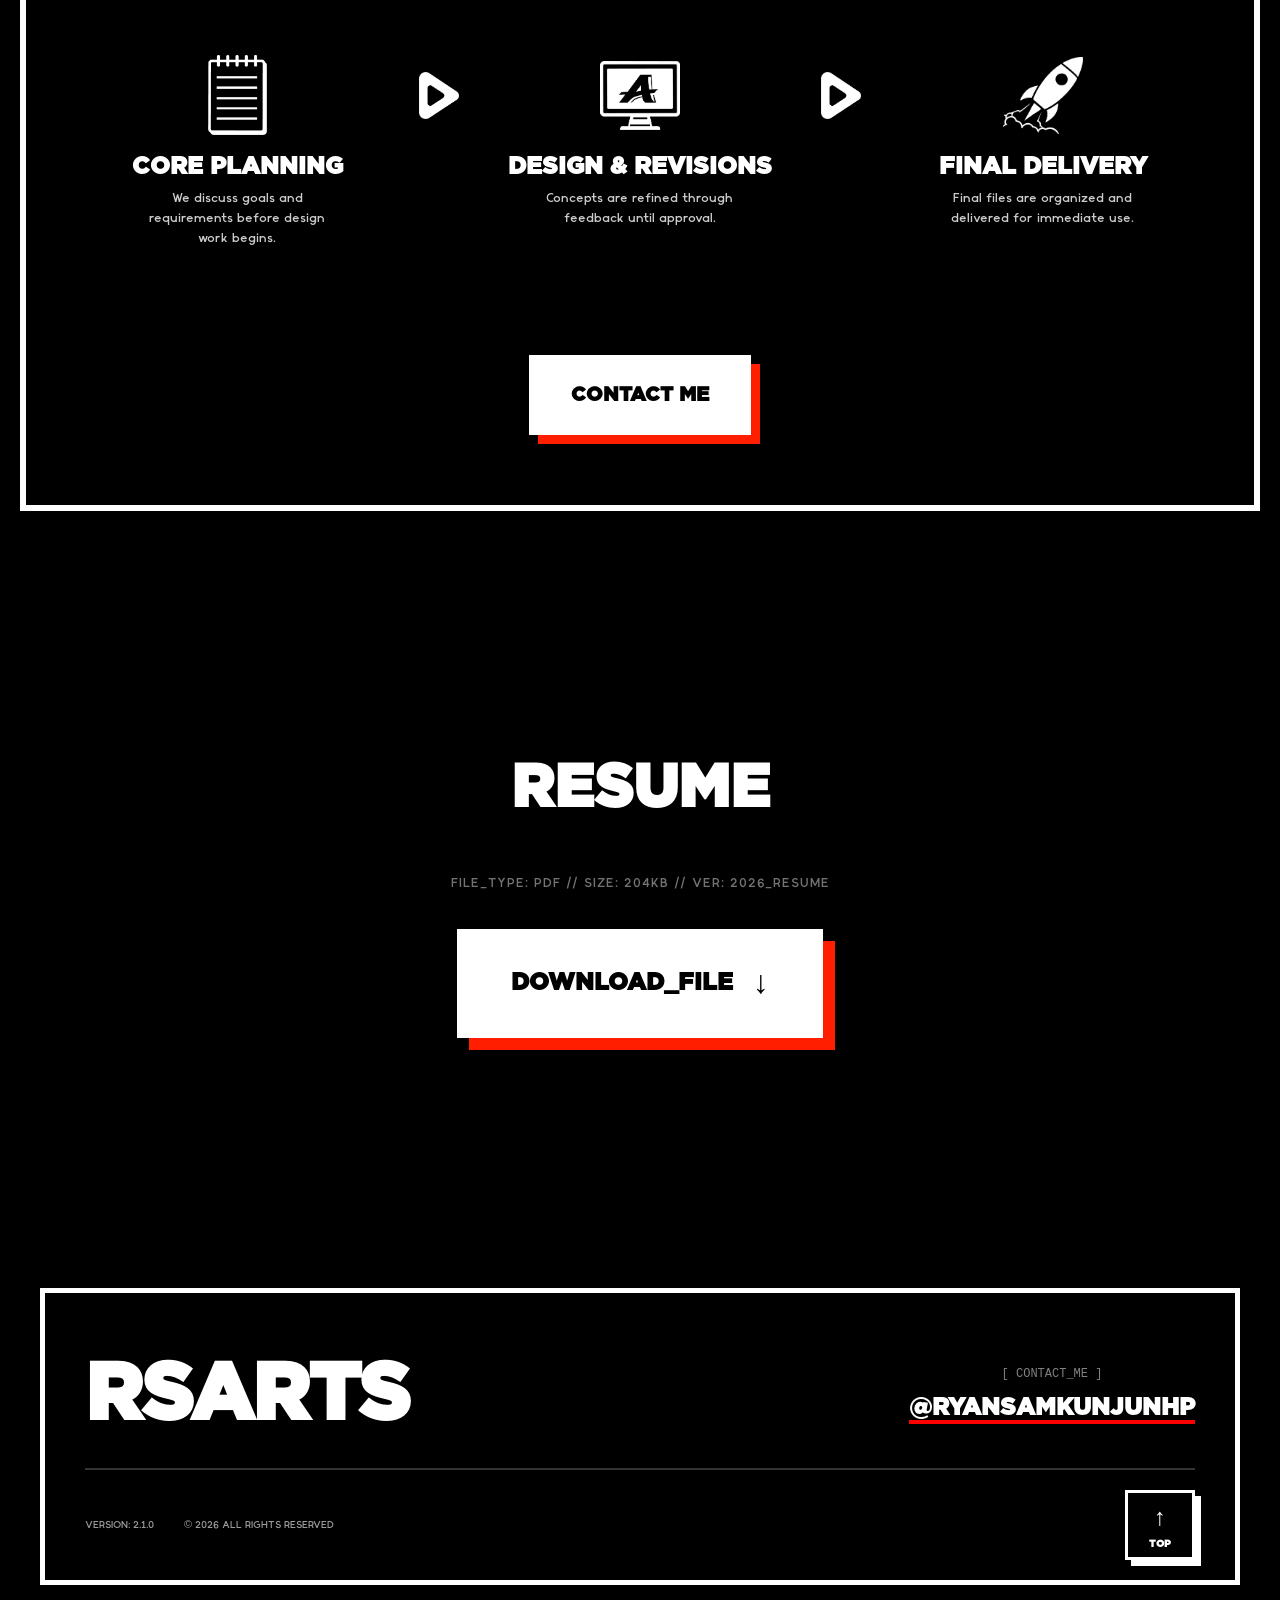
==== commit ead69854: "update25" ====
--- a/index.html
+++ b/index.html
@@ -78,7 +78,7 @@
             <h1 class="hero-name">RYAN SAM</h1>
 
             <h2 class="hero-title">
-                BRAND &amp; PACKAGING DESIGNER
+             MULTIDISCIPLINARY GRAPHIC DESIGNER
             </h2>
 
             <div class="hero-socials-inner">
@@ -102,12 +102,12 @@
             <div class="hero-line"></div>
 
             <p class="hero-bio">
-                With more than five years of design experience, I create bold
-                brand identities and packaging systems across print, digital,
-                motion, and 3D. From logo development and packaging design to
-                campaign graphics and product visualization, I build cohesive
-                visual systems that help brands feel distinctive, consistent,
-                and ready for the real world.
+            With more than six years of design experience, I’m a multidisciplinary
+             graphic designer specializing in brand identities, packaging systems,
+             digital and e-commerce marketing, print, 3D visualization, and animation.
+             I’m a versatile designer who adapts quickly to different workflows,
+             industries, and creative challenges while building cohesive visual
+             solutions across both physical and digital worlds.
             </p>
         </div>
     </div>
@@ -217,7 +217,42 @@
 
     </a>
 </article>
-            <!-- GOOEY -->
+<article class="portfolio-item is-under-development">
+
+    <a href="wine.html" class="portfolio-card-link" aria-label="View the conceptual wine packaging case study"
+    >
+
+        <div class="image-container">
+
+            <img src="images/ChateauThumbnail.jpg" alt="Conceptual wine bottle and rigid presentation packaging">
+
+        </div>
+
+        <div class="portfolio-card-content">
+
+            <p class="project-category">
+                WINE &amp; SPIRITS
+            </p>
+
+            <h3>CHÂTEAU ROYALE</h3>
+
+            <p class="project-summary">
+                A conceptual wine packaging system exploring premium presentation, 
+                structural packaging, and a custom rigid magnetic-opening box.
+            </p>
+
+            <div class="project-tags" aria-label="Project disciplines">
+                <span>PACKAGING</span>
+                <span>3D VISUALIZATION</span>
+                <span>BRANDING</span>
+            </div>
+
+        </div>
+
+    </a>
+
+</article>
+ <!-- GOOEY -->
             <article class="portfolio-item">
 
                 <a
@@ -259,7 +294,6 @@
                 </a>
 
             </article>
-
             <!-- EMBERHORN -->
             <article class="portfolio-item is-under-development">
 
@@ -308,51 +342,6 @@
                 </a>
 
             </article>
-<article class="portfolio-item is-under-development">
-
-    <a
-        href="wine.html"
-        class="portfolio-card-link"
-        aria-label="View the conceptual wine packaging case study"
-    >
-
-        <div class="image-container">
-
-            <img
-                src="images/winehero.png"
-                alt="Conceptual wine bottle and rigid presentation packaging"
-            >
-
-            <div class="dev-badge">
-                UNDER DEVELOPMENT
-            </div>
-
-        </div>
-
-        <div class="portfolio-card-content">
-
-            <p class="project-category">
-                WINE &amp; SPIRITS
-            </p>
-
-            <h3>CHÂTEAU ROYALE</h3>
-
-            <p class="project-summary">
-                A conceptual wine packaging system exploring premium presentation, 
-                structural packaging, and a custom rigid magnetic-opening box.
-            </p>
-
-            <div class="project-tags" aria-label="Project disciplines">
-                <span>PACKAGING</span>
-                <span>3D VISUALIZATION</span>
-                <span>BRANDING</span>
-            </div>
-
-        </div>
-
-    </a>
-
-</article>
  <!-- PICTURE PERFECT EVENTS -->
 <article class="portfolio-item is-under-development">
 
@@ -363,7 +352,9 @@
     >
 
         <div class="image-container">
-
+<div class="dev-badge">
+                            UNDER DEVELOPMENT
+                        </div>
             <img
                 src="images/PicturePerfectBanner.jpg"
                 alt="Picture Perfect Events photo booth branding, packaging, and event materials"
--- a/style.css
+++ b/style.css
@@ -8156,7 +8156,21 @@
         url("images/blacktexture.jpg")
         center top / cover fixed;
 }
-
+.wine-background {
+    position: absolute;
+    z-index: 0;
+
+    left: -245px;
+    bottom: -100px;
+
+    width: clamp(520px, 30vw, 720px);
+    height: auto;
+
+    opacity: 0.52;
+
+    pointer-events: none;
+    user-select: none;
+}
 
 .wine-case-study,
 .wine-case-study * {
@@ -8756,7 +8770,21 @@
 /* =====================================================
    CONTEXT CAPTIONS
 ===================================================== */
-
+.wine-material-list {
+    margin: 20px 0 0;
+    padding: 0;
+    list-style: none;
+}
+
+.wine-material-list li {
+    margin-bottom: 14px;
+    line-height: 1.6;
+}
+
+.wine-material-list strong {
+    font-weight: 600;
+    letter-spacing: 0.05em;
+}
 .wine-context-media figcaption {
     width: 100%;
 
@@ -8922,7 +8950,34 @@
 
     color: rgba(246, 243, 237, 0.78);
 }
-
+.wine-gallery-row--three {
+    grid-column: 1 / -1; /* span the FULL wine gallery width */
+
+    display: grid;
+    grid-template-columns: repeat(3, 1fr);
+    gap: 24px;
+
+    width: 100%;
+    margin-top: 32px;
+}
+
+.wine-gallery-row--three .wine-media {
+    width: 100%;
+    margin: 0;
+}
+
+.wine-gallery-row--three .wine-media img {
+    display: block;
+    width: 100%;
+    height: auto;
+    max-width: none;
+}
+
+@media (max-width: 900px) {
+    .wine-gallery-row--three {
+        grid-template-columns: 1fr;
+    }
+}
 
 
 /* =========================================================
@@ -9321,7 +9376,14 @@
         padding: 76px 0;
     }
 
-
+ .wine-background {
+        left: -105px;
+        bottom: 10px;
+
+        width: 430px;
+
+        opacity: 0.34;
+    }
     /* PROJECT OVERVIEW */
 
     .wine-intro {
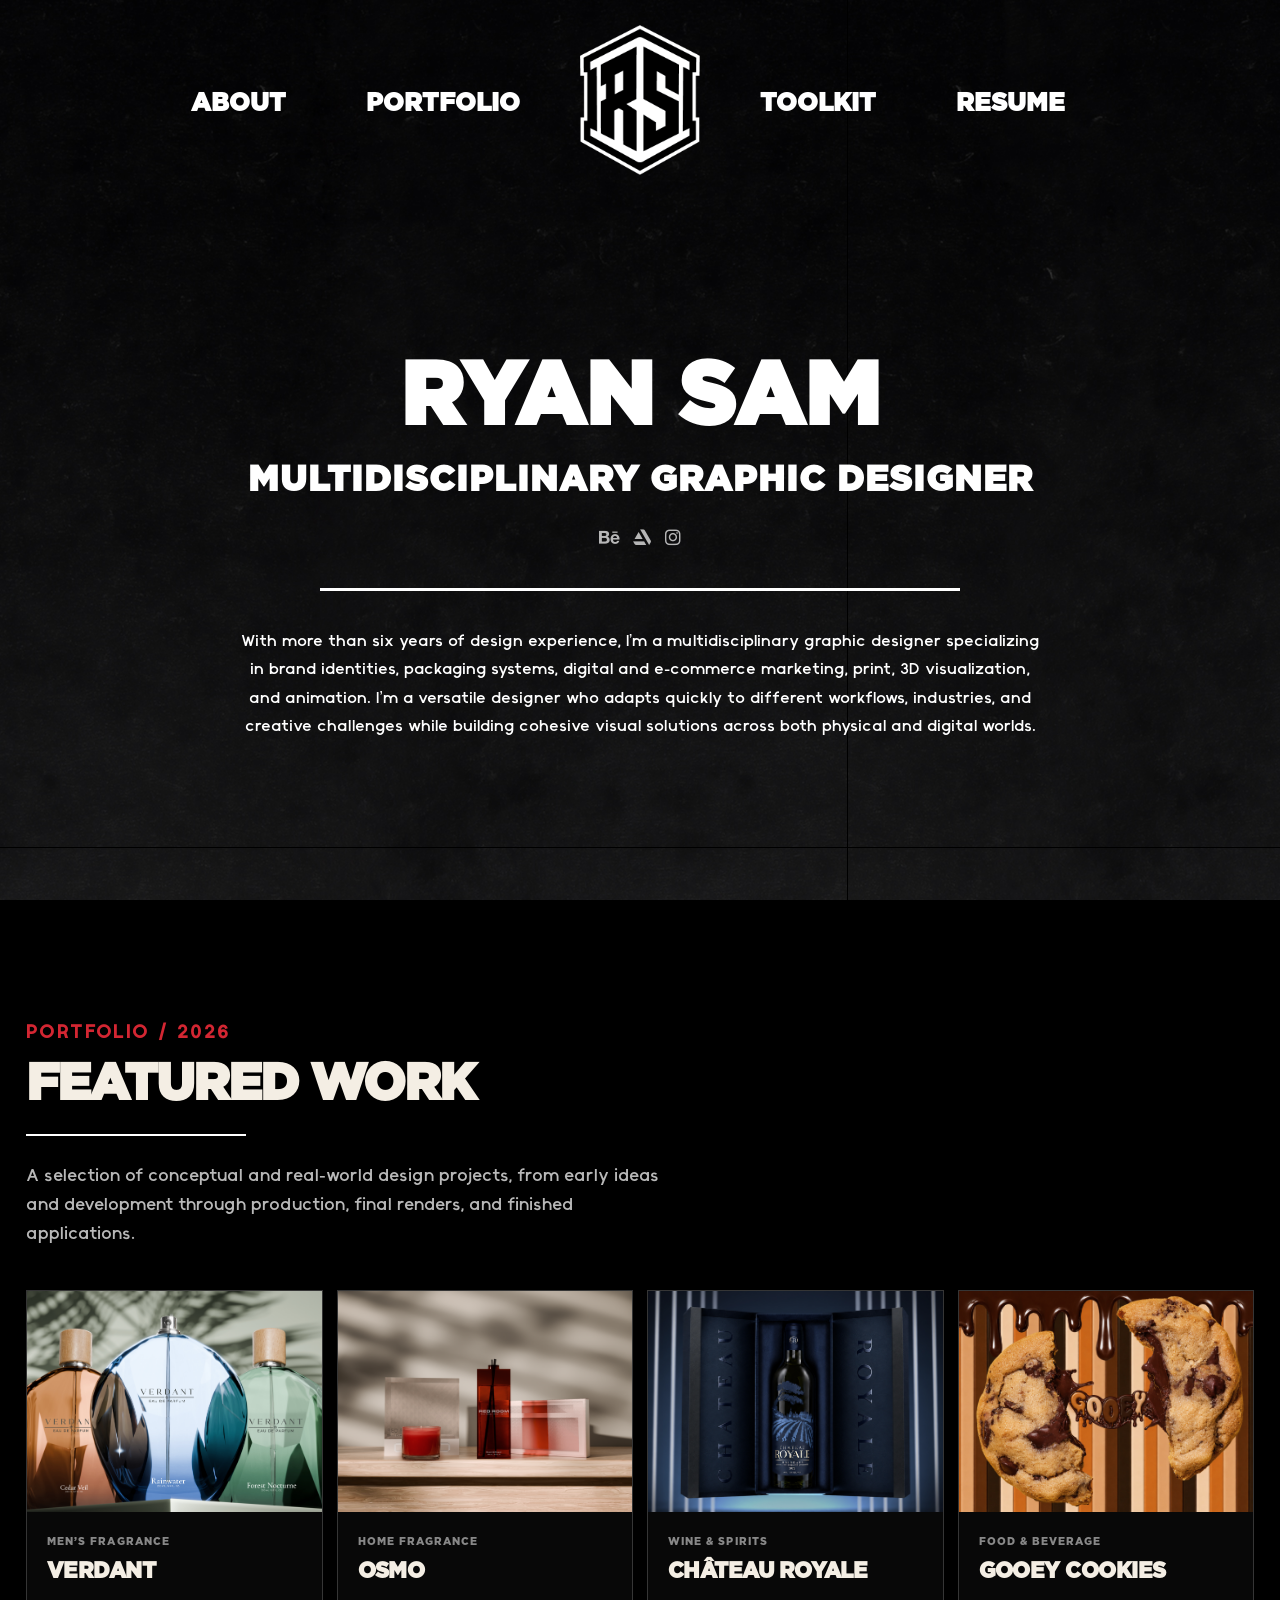
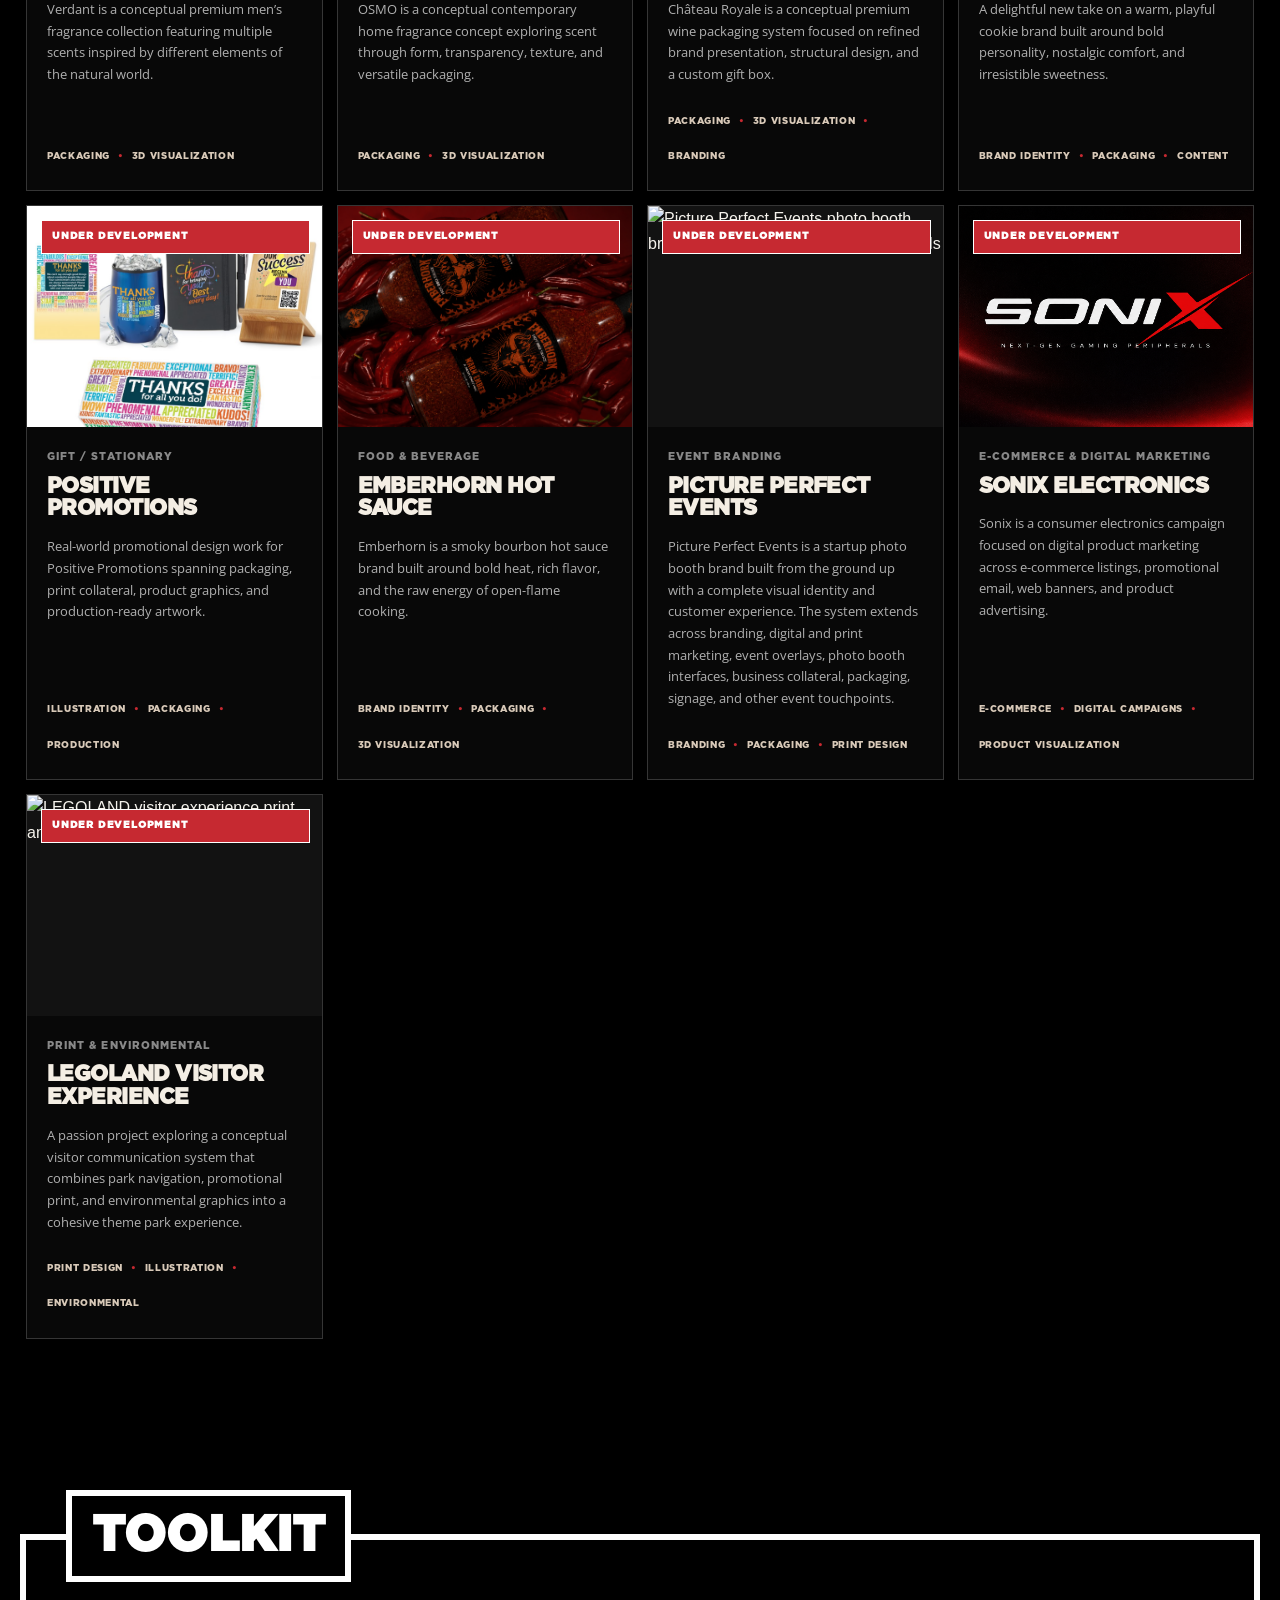
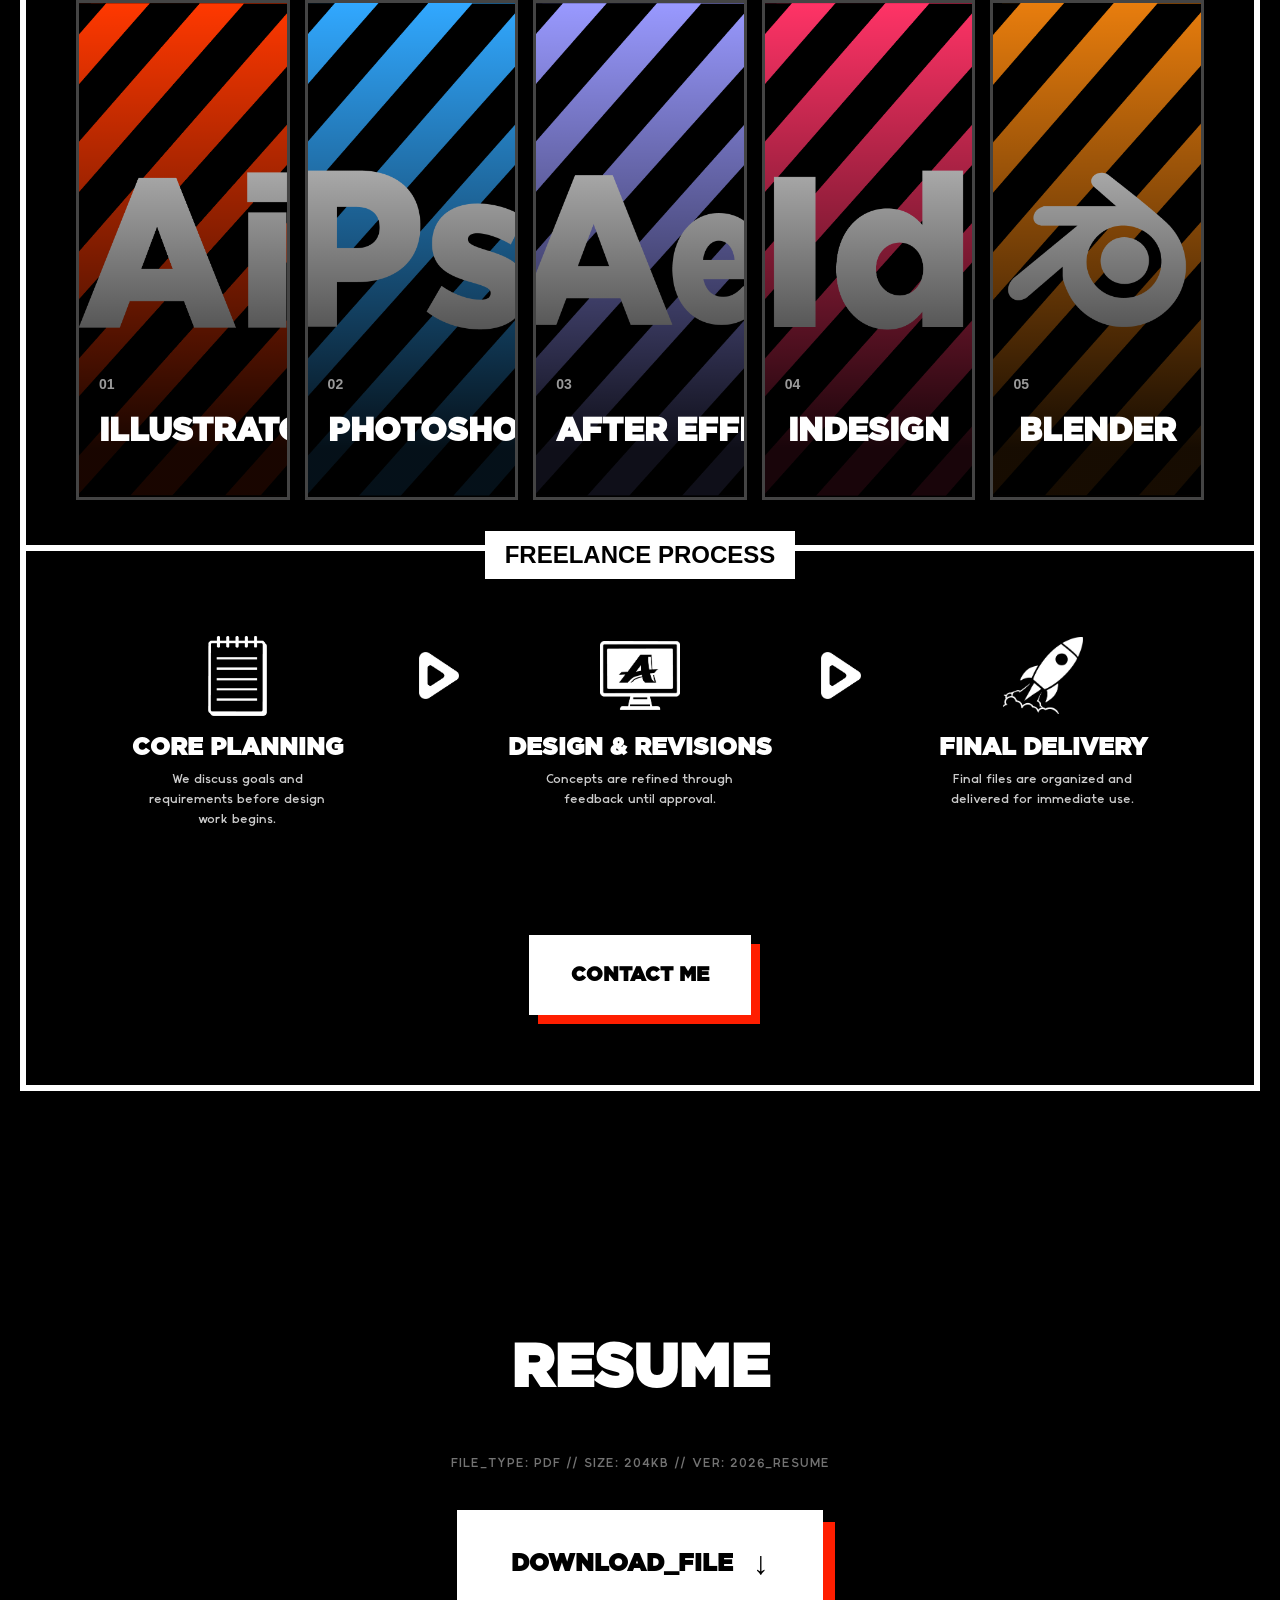
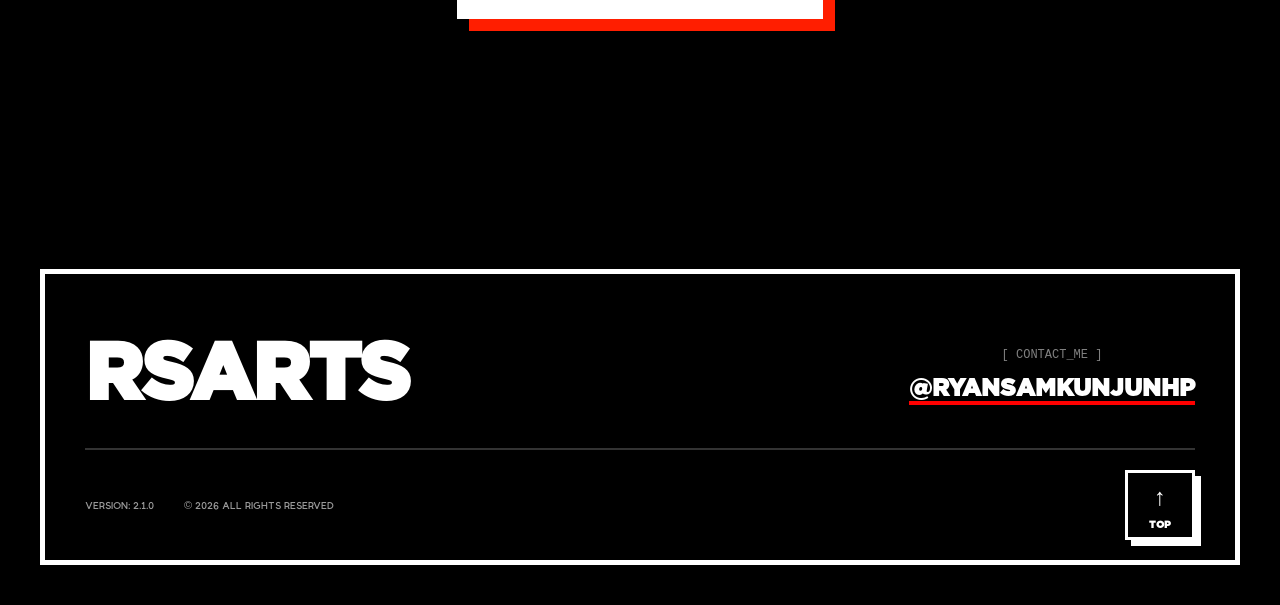
==== commit e0ff1fb1: "update25" ====
--- a/index.html
+++ b/index.html
@@ -59,7 +59,7 @@
         </div>
       
         <div class="logo">
-            <a href="#"><img src="images/rslogotest5.png" alt="Logo" /></a>
+            <a href="#"><img src="images/NEWRSRSLOGO.png" alt="Logo" /></a>
         </div>
 
         <div class="nav-right">
@@ -127,20 +127,14 @@
                 PORTFOLIO / 2026
             </p>
 
-            <h2
-                id="portfolio-title"
-                class="portfolio-section-title"
-            >
-                CASE STUDIES
+            <h2 id="portfolio-title" class="portfolio-section-title">
+            FEATURED WORK
             </h2>
 
             <div class="portfolio-heading-line"></div>
 
             <p class="portfolio-intro">
-                A selection of brand and packaging design projects.
-                Each case study explores the process from concept and
-                visual identity through production, campaign design,
-                and final execution.
+                A selection of conceptual and real-world design projects, from early ideas and development through production, final renders, and finished applications.
             </p>
 
         </header>
@@ -173,7 +167,7 @@
                         <h3>VERDANT </h3>
 
                         <p class="project-summary">
-                           Verdant is a premium men’s fragrance collection featuring multiple 
+                           Verdant is a conceptual premium men’s fragrance collection featuring multiple 
                            scents inspired by different elements of the natural world.
                         </p>
 
@@ -205,7 +199,7 @@
             <h3>OSMO</h3>
 
             <p class="project-summary">
-                OSMO is a contemporary home fragrance concept exploring scent through form, transparency, texture, and versatile packaging.
+                OSMO is a conceptual contemporary home fragrance concept exploring scent through form, transparency, texture, and versatile packaging.
             </p>
 
             <div class="project-tags" aria-label="Project disciplines">
@@ -237,8 +231,8 @@
             <h3>CHÂTEAU ROYALE</h3>
 
             <p class="project-summary">
-                A conceptual wine packaging system exploring premium presentation, 
-                structural packaging, and a custom rigid magnetic-opening box.
+                Château Royale is a conceptual premium wine packaging system focused on refined brand presentation, structural design, 
+                and a custom gift box.
             </p>
 
             <div class="project-tags" aria-label="Project disciplines">
@@ -294,6 +288,52 @@
                 </a>
 
             </article>
+ <!-- POSITIVE PROMOTIONS -->
+            <article class="portfolio-item is-under-development">
+
+                <a
+                    href="positive.html"
+                    class="portfolio-card-link"
+                    aria-label="View the Positive Promotions Case Study"
+                >
+
+                    <div class="image-container">
+
+                        <img src="images/PositiveBox3.png" alt="Emberhorn Hot Sauce brand identity and packaging">
+
+                        <div class="dev-badge">
+                            UNDER DEVELOPMENT
+                        </div>
+
+                    </div>
+
+                    <div class="portfolio-card-content">
+
+                        <p class="project-category">
+                            GIFT / STATIONARY 
+                        </p>
+
+                        <h3>POSITIVE PROMOTIONS</h3>
+
+                        <p class="project-summary">
+                        Real-world promotional design work for Positive Promotions spanning packaging, print collateral, product graphics, and production-ready artwork.
+                        </p>
+
+                        <div
+                            class="project-tags"
+                            aria-label="Project disciplines"
+                        >
+                            <span>ILLUSTRATION</span>
+                            <span>PACKAGING</span>
+                            <span>PRODUCTION</span>
+                        </div>
+
+                    </div>
+
+                </a>
+
+            </article>
+
             <!-- EMBERHORN -->
             <article class="portfolio-item is-under-development">
 
@@ -371,10 +411,9 @@
             <h3>PICTURE PERFECT EVENTS</h3>
 
             <p class="project-summary">
-                Picture Perfect Events is a modern photo booth brand built around creating
-                a cohesive and memorable guest experience. The visual identity extends
-                across custom event overlays, branded packaging, print materials, and
-                photo booth touchpoints.
+                Picture Perfect Events is a startup photo booth brand built from the ground up with a complete visual identity and customer experience. 
+                The system extends across branding, digital and print marketing, 
+                event overlays, photo booth interfaces, business collateral, packaging, signage, and other event touchpoints.
             </p>
 
             <div class="project-tags" aria-label="Project disciplines">
--- a/style.css
+++ b/style.css
@@ -4788,6 +4788,7 @@
     }
 
 }
+
 /* =========================================================
    GOOEY CASE STUDY
    Consolidated styles used by the Gooey HTML page only.
@@ -5675,7 +5676,1198 @@
     min-height: 250px;
   }
 }
-
+/* =========================================================
+   POSITIVE PROMOTIONS CASE STUDY
+   Positive Promotions version of the same case-study layout system.
+   Layout values and responsive behavior are unchanged.
+========================================================= */
+
+.positive-case-study {
+    --positive-black: #050505;
+    --positive-charcoal: #111216;
+    --positive-red: #ff1010;
+    --positive-white: #f4f4f4;
+    --positive-gray: #a8a8a8;
+    --positive-line: rgba(244, 244, 244, 0.2);
+    position: relative;
+    overflow: hidden;
+}
+.positive-packaging-gallery {
+    width: 100%;
+    margin: 0 auto;
+}
+
+.positive-packaging-group {
+    width: 100%;
+    padding: 0 0 64px;
+    margin: 0 0 64px;
+    border-bottom: 3px solid rgba(244, 244, 244, 0.22);
+}
+
+.positive-packaging-group:last-child {
+    margin-bottom: 0;
+    padding-bottom: 0;
+    border-bottom: none;
+}
+
+.positive-packaging-group-title {
+    margin: 0 0 22px;
+    color: var(--positive-white);
+    font-family: "Barlow Condensed", Arial, sans-serif;
+    font-size: clamp(1rem, 1.4vw, 1.35rem);
+    font-weight: 700;
+    line-height: 1;
+    letter-spacing: 0.1em;
+    text-transform: uppercase;
+    text-align: center;
+}
+
+.positive-packaging-row {
+    display: grid;
+    grid-template-columns: repeat(3, minmax(0, 1fr));
+    gap: 4px;
+    width: 100%;
+    margin: 0;
+    align-items: stretch;
+}
+
+.positive-packaging-row img {
+    display: block;
+    width: 100%;
+    height: 360px;
+    margin: 0;
+    object-fit: contain;
+    object-position: center;
+}
+.positive-packaging-row {
+    display: grid;
+    grid-template-columns: repeat(3, minmax(0, 1fr));
+    gap: 8px;
+    width: 100%;
+    max-width: 1180px;
+    margin: 0 auto;
+    align-items: center;
+}
+
+.positive-packaging-row img {
+    display: block;
+    width: 100%;
+    height: 360px;
+    object-fit: contain;
+    object-position: center;
+}
+
+@media (max-width: 900px) {
+    .positive-packaging-row {
+        grid-template-columns: repeat(2, minmax(0, 1fr));
+        gap: 10px;
+    }
+
+    .positive-packaging-row img {
+        height: 340px;
+    }
+}
+
+@media (max-width: 600px) {
+    .positive-packaging-row {
+        grid-template-columns: 1fr;
+        gap: 18px;
+    }
+
+    .positive-packaging-row img {
+        width: 100%;
+        height: auto;
+        max-height: 420px;
+    }
+}
+.side-positive-bg {
+    position: fixed;
+    top: 46%;
+    left: 0;
+    width: min(560px, 40vw);
+    z-index: -1;
+    opacity: 0.2;
+    pointer-events: none;
+}
+
+.positive-case-panel {
+    position: relative;
+    z-index: 2;
+    padding: clamp(82px, 9vw, 145px) 0;
+    background: transparent;
+    color: var(--positive-white);
+}
+
+.positive-case-wrap {
+    width: min(1220px, calc(100% - 48px));
+    margin-inline: auto;
+}
+
+.positive-case-kicker {
+    display: flex;
+    align-items: center;
+    gap: 14px;
+    margin-bottom: clamp(34px, 5vw, 62px);
+    color: var(--positive-white);
+    font-family: "Barlow Condensed", Arial, sans-serif;
+    font-weight: 700;
+    letter-spacing: 0.15em;
+    text-transform: uppercase;
+}
+
+.positive-case-kicker span {
+    display: grid;
+    place-items: center;
+    width: 38px;
+    height: 38px;
+    flex: 0 0 38px;
+    border: 1px solid currentColor;
+    border-radius: 50%;
+    font-size: 0.82rem;
+}
+
+.positive-case-kicker p,
+.positive-overline {
+    margin: 0;
+    font-family: "Barlow Condensed", Arial, sans-serif;
+}
+
+.positive-overline {
+    color: #002a71;
+    font-size: clamp(0.8rem, 1vw, 1rem);
+    font-weight: 800;
+    letter-spacing: 0.16em;
+    text-transform: uppercase;
+}
+
+.positive-case-heading {
+    margin-bottom: clamp(48px, 7vw, 86px);
+}
+
+.positive-case-heading > div:last-child {
+    width: min(830px, 100%);
+    margin-inline: auto;
+    text-align: center;
+}
+
+.positive-case-heading h2,
+.positive-intro-copy h1 {
+    margin: 12px auto 0;
+    color: var(--positive-white);
+    font-family: "Barlow Condensed", Arial, sans-serif;
+    font-weight: 900;
+    line-height: 0.9;
+    letter-spacing: -0.025em;
+    text-transform: uppercase;
+}
+
+.positive-case-heading h2 {
+    max-width: 800px;
+    font-size: clamp(2.7rem, 5.4vw, 5.5rem);
+}
+
+
+/* =========================================================
+   01 — PROJECT OVERVIEW
+========================================================= */
+
+.positive-case-intro {
+    min-height: min(900px, 92vh);
+    display: flex;
+    align-items: center;
+}
+
+.positive-intro-grid {
+    display: grid;
+    grid-template-columns: minmax(0, 1.22fr) minmax(330px, 0.78fr);
+    grid-template-rows: minmax(240px, 1fr) auto;
+    column-gap: clamp(55px, 8vw, 125px);
+    row-gap: 32px;
+    align-items: end;
+}
+
+.positive-intro-copy {
+    grid-column: 1;
+    grid-row: 1 / 3;
+    align-self: center;
+    max-width: 790px;
+}
+
+.positive-intro-copy h1 {
+    max-width: 760px;
+    margin-inline: 0;
+    font-size: clamp(3.4rem, 7vw, 7.4rem);
+    line-height: 0.86;
+}
+
+.positive-intro-description {
+    max-width: 700px;
+    margin: clamp(28px, 4vw, 52px) 0 0;
+    color: rgba(244, 244, 244, 0.82);
+    font-size: clamp(1rem, 1.35vw, 1.25rem);
+    line-height: 1.7;
+}
+
+.positive-overview-logo {
+    grid-column: 2;
+    grid-row: 1;
+    align-self: end;
+    display: grid;
+    place-items: center;
+    width: 100%;
+    min-height: 220px;
+    padding-bottom: 12px;
+}
+
+.positive-overview-logo img {
+    display: block;
+    width: clamp(220px, 78%, 390px);
+    max-height: 210px;
+    object-fit: contain;
+}
+
+.positive-project-meta {
+    grid-column: 2;
+    grid-row: 2;
+    align-self: end;
+    width: 100%;
+    margin: 0;
+    border-top: 1px solid var(--positive-line);
+}
+
+.positive-project-meta div {
+    display: grid;
+    grid-template-columns: 120px 1fr;
+    gap: 20px;
+    padding: 17px 0;
+    border-bottom: 1px solid var(--positive-line);
+}
+
+.positive-project-meta dt,
+.positive-project-meta dd {
+    margin: 0;
+    font-family: "Barlow Condensed", Arial, sans-serif;
+    font-weight: 700;
+    text-transform: uppercase;
+}
+
+.positive-project-meta dt {
+    color: rgba(244, 244, 244, 0.48);
+    letter-spacing: 0.08em;
+}
+
+.positive-project-meta dd {
+    text-align: right;
+}
+
+
+/* =========================================================
+   02 — PACKAGING / PROMOTIONAL SYSTEM
+========================================================= */
+
+.positive-logo-layout {
+    display: grid;
+    grid-template-columns: 1.04fr 0.96fr;
+    min-height: 520px;
+    overflow: hidden;
+}
+
+.positive-logo-stage {
+    position: relative;
+    display: grid;
+    place-items: center;
+    min-height: 520px;
+    padding: clamp(48px, 7vw, 96px);
+    overflow: hidden;
+    background:
+        radial-gradient(
+            circle at 50% 48%,
+            rgba(255, 16, 16, 0.2),
+            transparent 54%
+        ),
+        linear-gradient(
+            145deg,
+            #040405,
+            #15161b
+        );
+}
+
+.positive-logo-stage > img {
+    position: relative;
+    z-index: 2;
+    display: block;
+    width: min(84%, 560px);
+    height: auto;
+    object-fit: contain;
+}
+
+.positive-scan-lines {
+    position: absolute;
+    inset: 0;
+    background:
+        repeating-linear-gradient(
+            to bottom,
+            transparent 0 20px,
+            rgba(244, 244, 244, 0.05) 20px 21px
+        );
+    opacity: 0.75;
+}
+
+.positive-logo-story {
+    display: flex;
+    flex-direction: column;
+    justify-content: center;
+    min-height: 520px;
+    padding: clamp(42px, 5vw, 72px);
+    background: #d7d8dc;
+    color: var(--positive-black);
+}
+
+.positive-logo-story > p {
+    max-width: 490px;
+    line-height: 1.65;
+}
+
+.positive-pullquote {
+    max-width: 450px !important;
+    margin: 0 0 24px;
+    font-family: "Barlow Condensed", Arial, sans-serif;
+    font-size: clamp(1.9rem, 2.8vw, 3rem);
+    font-weight: 800;
+    line-height: 1.02 !important;
+    text-transform: uppercase;
+}
+
+.positive-mini-marks {
+    display: grid;
+    grid-template-columns: 1.35fr 0.65fr;
+    gap: clamp(28px, 5vw, 60px);
+    margin-top: auto;
+    padding-top: 34px;
+}
+
+.positive-mini-marks figure {
+    display: flex;
+    flex-direction: column;
+    justify-content: space-between;
+    min-height: 150px;
+    margin: 0;
+}
+
+.positive-mini-marks img {
+    display: block;
+    width: 100%;
+    height: 140px;
+    object-fit: contain;
+    filter: brightness(0);
+}
+
+.positive-mini-marks figcaption {
+    margin-top: 18px;
+    color: var(--positive-black);
+    font-family: "Barlow Condensed", Arial, sans-serif;
+    font-size: 0.78rem;
+    font-weight: 700;
+    letter-spacing: 0.1em;
+    text-transform: uppercase;
+}
+
+.positive-x-mark {
+    position: relative;
+    display: grid;
+    place-items: center;
+    height: 140px;
+}
+
+.positive-x-mark span {
+    position: absolute;
+    width: 112px;
+    height: 22px;
+    background: var(--positive-black);
+}
+
+.positive-x-mark span:first-child {
+    transform: rotate(48deg);
+}
+
+.positive-x-mark span:last-child {
+    transform: rotate(-48deg);
+}
+
+
+/* =========================================================
+   03 — PACKAGING APPLICATIONS
+========================================================= */
+
+.positive-type-grid {
+    display: grid;
+    grid-template-columns: 1fr 1fr;
+}
+
+.positive-type-card {
+    display: flex;
+    flex-direction: column;
+    min-height: 610px;
+    padding: clamp(34px, 4.8vw, 68px);
+    color: var(--positive-black);
+}
+
+.positive-type-card--display {
+    background: var(--positive-red);
+}
+
+.positive-type-card--support {
+    background: var(--positive-white);
+}
+
+.positive-type-card-heading {
+    display: flex;
+    align-items: flex-start;
+    gap: 18px;
+}
+
+.positive-type-card-heading > span {
+    font-family: "Barlow Condensed", Arial, sans-serif;
+    font-size: 4rem;
+    font-weight: 300;
+    line-height: 0.8;
+    opacity: 0.5;
+}
+
+.positive-type-card-heading p,
+.positive-type-card-heading h3 {
+    margin: 0;
+    color: inherit;
+    font-family: "Barlow Condensed", Arial, sans-serif;
+    text-transform: uppercase;
+}
+
+.positive-type-card-heading p {
+    font-size: 0.8rem;
+    letter-spacing: 0.13em;
+}
+
+.positive-type-card-heading h3 {
+    margin-top: 5px;
+    font-size: clamp(1.6rem, 3vw, 2.8rem);
+}
+
+.positive-display-specimen {
+    position: relative;
+    display: grid;
+    place-items: center;
+    min-height: 330px;
+    margin: 26px 0 24px;
+    overflow: hidden;
+    background: var(--positive-black);
+}
+
+.positive-display-word {
+    position: relative;
+    z-index: 2;
+    margin: 0;
+    color: var(--positive-white);
+    font-family: "Barlow Condensed", Arial, sans-serif;
+    font-size: clamp(5rem, 10vw, 9.5rem);
+    font-weight: 900;
+    letter-spacing: 0.08em;
+    line-height: 0.8;
+}
+
+.positive-display-lines {
+    position: absolute;
+    inset: 0;
+    opacity: 0.5;
+}
+
+.positive-display-lines span {
+    position: absolute;
+    left: -5%;
+    width: 110%;
+    height: 5px;
+    background: var(--positive-red);
+    transform: rotate(-8deg);
+}
+
+.positive-display-lines span:nth-child(1) {
+    top: 30%;
+}
+
+.positive-display-lines span:nth-child(2) {
+    top: 51%;
+    height: 2px;
+}
+
+.positive-display-lines span:nth-child(3) {
+    top: 70%;
+    height: 10px;
+}
+
+.positive-live-type {
+    display: grid;
+    grid-template-columns: 0.75fr 1.25fr;
+    align-items: end;
+    gap: 30px;
+    margin: 48px 0 32px;
+}
+
+.positive-live-type-large,
+.positive-live-type-alphabet {
+    margin: 0;
+    font-family: "Barlow Condensed", Arial, sans-serif;
+}
+
+.positive-live-type-large {
+    font-size: clamp(8.5rem, 14vw, 13rem);
+    font-weight: 800;
+    line-height: 0.65;
+    letter-spacing: -0.06em;
+}
+
+.positive-live-type-alphabet {
+    font-size: clamp(1.85rem, 3.4vw, 3.4rem);
+    font-weight: 500;
+    line-height: 0.93;
+}
+
+.positive-type-weights {
+    display: flex;
+    flex-wrap: wrap;
+    gap: 10px;
+    margin-bottom: 28px;
+}
+
+.positive-type-weights span {
+    padding: 8px 13px;
+    border: 1px solid currentColor;
+    font-family: "Barlow Condensed", Arial, sans-serif;
+    font-size: 0.8rem;
+    font-weight: 700;
+    letter-spacing: 0.09em;
+}
+
+.positive-type-note {
+    max-width: 560px;
+    margin: auto 0 0;
+    line-height: 1.55;
+}
+
+
+/* =========================================================
+   04 — PRINT COLLATERAL
+========================================================= */
+
+.positive-language-statement {
+    margin-top: 28px;
+    color: rgba(244, 244, 244, 0.8);
+}
+
+.positive-language-statement p {
+    max-width: 730px;
+    margin: 0 auto;
+    line-height: 1.65;
+}
+
+.positive-language-grid {
+    display: grid;
+    grid-template-columns: repeat(4, minmax(0, 1fr));
+    min-height: 410px;
+}
+
+.positive-color-card {
+    display: flex;
+    flex-direction: column;
+    justify-content: space-between;
+    min-width: 0;
+    min-height: 410px;
+    padding: 26px;
+    font-family: "Barlow Condensed", Arial, sans-serif;
+}
+
+.positive-color-card > span {
+    font-size: clamp(4rem, 7vw, 7rem);
+    font-weight: 300;
+    line-height: 0.8;
+    opacity: 0.7;
+}
+
+.positive-color-card h3,
+.positive-color-card p {
+    margin: 0;
+    color: inherit;
+    font-family: "Barlow Condensed", Arial, sans-serif;
+}
+
+.positive-color-card h3 {
+    margin-bottom: 8px;
+    font-size: 2rem;
+}
+
+.positive-color-card--signal {
+    background: var(--positive-red);
+    color: var(--positive-black);
+}
+
+.positive-color-card--void {
+    background: var(--positive-black);
+    color: var(--positive-white);
+    border: 1px solid rgba(244, 244, 244, 0.12);
+}
+
+.positive-color-card--tech {
+    background: var(--positive-white);
+    color: var(--positive-black);
+}
+
+.positive-color-card--system {
+    background: var(--positive-gray);
+    color: var(--positive-black);
+}
+
+.positive-interface-grid {
+    display: grid;
+    grid-template-columns: repeat(3, minmax(0, 1fr));
+    gap: clamp(10px, 1.2vw, 18px);
+    margin-top: clamp(18px, 3vw, 34px);
+}
+
+.positive-interface-card {
+    background: var(--positive-charcoal);
+    border: 1px solid rgba(244, 244, 244, 0.12);
+}
+
+.positive-interface-preview {
+    min-height: 300px;
+    overflow: hidden;
+}
+
+.positive-interface-preview--scan {
+    background:
+        repeating-linear-gradient(
+            to bottom,
+            transparent 0 19px,
+            rgba(244, 244, 244, 0.16) 19px 20px
+        ),
+        linear-gradient(
+            145deg,
+            #050505,
+            #16171c
+        );
+}
+
+.positive-interface-preview--x {
+    background:
+        linear-gradient(
+            48deg,
+            transparent 0 42%,
+            var(--positive-red) 42% 48%,
+            transparent 48%
+        ),
+        linear-gradient(
+            -48deg,
+            transparent 0 42%,
+            var(--positive-white) 42% 48%,
+            transparent 48%
+        ),
+        #0b0c0f;
+}
+
+.positive-interface-preview--signal {
+    background:
+        linear-gradient(
+            90deg,
+            var(--positive-red) 0 18%,
+            transparent 18% 62%,
+            var(--positive-red) 62% 68%,
+            transparent 68%
+        ),
+        repeating-linear-gradient(
+            to bottom,
+            #08090b 0 34px,
+            #15171c 34px 36px
+        );
+}
+
+.positive-interface-card > div:last-child {
+    padding: 28px;
+}
+
+.positive-interface-card span,
+.positive-interface-card h3 {
+    font-family: "Barlow Condensed", Arial, sans-serif;
+}
+
+.positive-interface-card span {
+    color: var(--positive-red);
+    font-size: 0.82rem;
+    font-weight: 800;
+    letter-spacing: 0.12em;
+}
+
+.positive-interface-card h3 {
+    margin: 8px 0 10px;
+    color: var(--positive-white);
+    font-size: 2rem;
+    line-height: 1;
+}
+
+.positive-interface-card p {
+    margin: 0;
+    color: rgba(244, 244, 244, 0.72);
+    line-height: 1.55;
+}
+
+
+/* =========================================================
+   05 — CAMPAIGN APPLICATIONS
+========================================================= */
+
+.positive-product-system {
+    display: grid;
+    grid-template-columns: 1.25fr 0.75fr;
+    min-height: 590px;
+}
+
+.positive-product-hero {
+    min-height: 590px;
+    overflow: hidden;
+    background: var(--positive-black);
+    cursor: pointer;
+}
+
+.positive-product-hero img {
+    display: block;
+    width: 100%;
+    height: 100%;
+    min-height: 590px;
+    object-fit: cover;
+    transition: transform 350ms ease;
+}
+
+.positive-product-hero:hover img {
+    transform: scale(1.018);
+}
+
+.positive-product-principles {
+    display: grid;
+    grid-template-rows: repeat(3, 1fr);
+    background: #d7d8dc;
+    color: var(--positive-black);
+}
+
+.positive-product-principles article {
+    display: grid;
+    grid-template-columns: auto 1fr;
+    gap: 22px;
+    align-content: center;
+    padding: clamp(28px, 4vw, 48px);
+    border-bottom: 1px solid rgba(5, 5, 5, 0.18);
+}
+
+.positive-product-principles article:last-child {
+    border-bottom: 0;
+}
+
+.positive-product-principles span {
+    color: var(--positive-red);
+    font-family: "Barlow Condensed", Arial, sans-serif;
+    font-size: 3.2rem;
+    font-weight: 300;
+    line-height: 0.8;
+}
+
+.positive-product-principles h3 {
+    margin: 0 0 8px;
+    color: var(--positive-black);
+    font-family: "Barlow Condensed", Arial, sans-serif;
+    font-size: 2rem;
+    line-height: 1;
+}
+
+.positive-product-principles p {
+    margin: 0;
+    line-height: 1.55;
+}
+
+
+/* =========================================================
+   06–07 — PROMOTIONAL GRAPHICS / PRODUCTION ARTWORK
+========================================================= */
+
+.positive-visual-grid {
+    display: grid;
+    grid-template-columns: 2fr 1fr;
+    grid-template-rows: repeat(2, minmax(260px, 1fr));
+    gap: clamp(7px, 0.8vw, 13px);
+}
+
+.positive-visual-item {
+    position: relative;
+    min-width: 0;
+    overflow: hidden;
+    background: var(--positive-charcoal);
+    cursor: pointer;
+}
+
+.positive-visual-item--feature {
+    grid-column: 1;
+    grid-row: 1 / 3;
+    min-height: 620px;
+}
+
+.positive-visual-item--portrait,
+.positive-visual-item--image {
+    min-height: 300px;
+}
+
+.positive-visual-item img,
+.positive-visual-item video {
+    display: block;
+    width: 100%;
+    height: 100%;
+    object-fit: cover;
+}
+
+.positive-video-thumb {
+    pointer-events: none;
+}
+
+.positive-visual-item .img-primary {
+    transition: transform 350ms ease;
+}
+
+.positive-visual-item:hover .img-primary {
+    transform: scale(1.018);
+}
+
+.positive-visual-item > span,
+.positive-retail-card > span {
+    position: absolute;
+    left: 14px;
+    bottom: 14px;
+    z-index: 2;
+    padding: 9px 12px;
+    background: rgba(5, 5, 5, 0.84);
+    color: var(--positive-white);
+    font-family: "Barlow Condensed", Arial, sans-serif;
+    font-size: 0.78rem;
+    font-weight: 700;
+    letter-spacing: 0.1em;
+}
+
+
+/* =========================================================
+   CAMPAIGN SUPPORT LAYOUT
+========================================================= */
+
+.positive-campaign-grid {
+    display: grid;
+    grid-template-columns: 1.22fr 0.78fr;
+    min-height: 520px;
+}
+
+.positive-campaign-card {
+    overflow: hidden;
+    background: var(--positive-charcoal);
+    cursor: pointer;
+}
+
+.positive-campaign-card img {
+    display: block;
+    width: 100%;
+    height: 100%;
+    min-height: 520px;
+    object-fit: cover;
+    transition: transform 350ms ease;
+}
+
+.positive-campaign-card:hover img {
+    transform: scale(1.018);
+}
+
+.positive-campaign-copy {
+    display: flex;
+    flex-direction: column;
+    justify-content: center;
+    padding: clamp(38px, 5vw, 70px);
+    background: var(--positive-red);
+    color: var(--positive-black);
+}
+
+.positive-campaign-copy > span {
+    font-family: "Barlow Condensed", Arial, sans-serif;
+    font-size: 0.82rem;
+    font-weight: 800;
+    letter-spacing: 0.12em;
+}
+
+.positive-campaign-copy h3 {
+    margin: 18px 0 22px;
+    color: var(--positive-black);
+    font-family: "Barlow Condensed", Arial, sans-serif;
+    font-size: clamp(2rem, 3.2vw, 3.4rem);
+    line-height: 0.98;
+}
+
+.positive-campaign-copy p {
+    margin: 0;
+    line-height: 1.65;
+}
+
+
+/* =========================================================
+   08 — SELECTED ROLLOUT
+========================================================= */
+
+.positive-retail-grid {
+    display: grid;
+    grid-template-columns: repeat(6, minmax(0, 1fr));
+    gap: clamp(7px, 0.8vw, 13px);
+}
+
+.positive-retail-card {
+    position: relative;
+    grid-column: span 2;
+    min-height: 520px;
+    overflow: hidden;
+    background: var(--positive-charcoal);
+    cursor: pointer;
+}
+
+.positive-retail-card--wide {
+    grid-column: span 3;
+    min-height: 360px;
+}
+
+.positive-retail-card img {
+    display: block;
+    width: 100%;
+    height: 100%;
+    object-fit: cover;
+    transition: transform 350ms ease;
+}
+
+.positive-retail-card:hover img {
+    transform: scale(1.018);
+}
+
+
+/* =========================================================
+   POSITIVE PROMOTIONS LIGHTBOX
+========================================================= */
+
+.positive-lightbox {
+    position: fixed;
+    inset: 0;
+    z-index: 9999;
+    display: none;
+    align-items: center;
+    justify-content: center;
+    padding: 30px;
+    background: rgba(0, 0, 0, 0.94);
+}
+
+.positive-lightbox.is-open {
+    display: flex;
+}
+
+.positive-lightbox img,
+.positive-lightbox video {
+    display: none;
+    width: auto;
+    height: auto;
+    max-width: 92vw;
+    max-height: 86vh;
+    object-fit: contain;
+}
+
+.positive-lightbox-close {
+    position: absolute;
+    top: 24px;
+    right: 30px;
+    z-index: 2;
+    padding: 0;
+    background: transparent;
+    color: #fff;
+    border: 0;
+    font-size: 3rem;
+    line-height: 1;
+    cursor: pointer;
+}
+
+
+/* =========================================================
+   TABLET
+========================================================= */
+
+@media (max-width: 980px) {
+
+    .positive-case-intro {
+        min-height: auto;
+    }
+
+    .positive-intro-grid {
+        grid-template-columns: 1fr;
+        grid-template-rows: auto;
+        row-gap: 38px;
+    }
+
+    .positive-intro-copy,
+    .positive-overview-logo,
+    .positive-project-meta {
+        grid-column: 1;
+        grid-row: auto;
+    }
+
+    .positive-intro-copy {
+        max-width: none;
+    }
+
+    .positive-overview-logo {
+        min-height: 0;
+        padding-top: 20px;
+    }
+
+    .positive-overview-logo img {
+        width: min(310px, 78%);
+        max-height: none;
+    }
+
+    .positive-logo-layout,
+    .positive-type-grid,
+    .positive-product-system,
+    .positive-campaign-grid {
+        grid-template-columns: 1fr;
+    }
+
+    .positive-logo-stage,
+    .positive-logo-story {
+        min-height: 430px;
+    }
+
+    .positive-language-grid {
+        grid-template-columns: repeat(2, minmax(0, 1fr));
+    }
+
+    .positive-interface-grid {
+        grid-template-columns: 1fr;
+    }
+
+    .positive-product-hero,
+    .positive-product-hero img {
+        min-height: 450px;
+    }
+
+    .positive-visual-grid {
+        grid-template-columns: repeat(2, minmax(0, 1fr));
+        grid-template-rows: auto;
+    }
+
+    .positive-visual-item--feature {
+        grid-column: 1 / -1;
+        grid-row: auto;
+        min-height: 500px;
+    }
+
+    .positive-retail-grid {
+        grid-template-columns: repeat(2, minmax(0, 1fr));
+    }
+
+    .positive-retail-card,
+    .positive-retail-card--wide {
+        grid-column: span 1;
+    }
+
+}
+
+
+/* =========================================================
+   MOBILE
+========================================================= */
+
+@media (max-width: 680px) {
+
+    .side-positive-bg {
+        width: 78vw;
+        opacity: 0.14;
+    }
+
+    .positive-case-panel {
+        padding: 68px 0;
+    }
+
+    .positive-case-wrap {
+        width: min(100% - 24px, 1220px);
+    }
+
+    .positive-intro-copy h1 {
+        font-size: clamp(3rem, 15.5vw, 5rem);
+    }
+
+    .positive-case-heading h2 {
+        font-size: clamp(2.6rem, 12.5vw, 4.2rem);
+    }
+
+    .positive-project-meta div {
+        grid-template-columns: 90px 1fr;
+    }
+
+    .positive-overview-logo img {
+        width: min(255px, 80%);
+    }
+
+    .positive-logo-stage,
+    .positive-logo-story {
+        min-height: 340px;
+    }
+
+    .positive-mini-marks,
+    .positive-live-type,
+    .positive-language-grid,
+    .positive-visual-grid,
+    .positive-retail-grid {
+        grid-template-columns: 1fr;
+    }
+
+    .positive-type-card {
+        min-height: auto;
+    }
+
+    .positive-live-type-large {
+        font-size: 9rem;
+    }
+
+    .positive-color-card {
+        min-height: 280px;
+    }
+
+    .positive-product-hero,
+    .positive-product-hero img {
+        min-height: 320px;
+    }
+
+    .positive-product-principles article {
+        grid-template-columns: 1fr;
+    }
+
+    .positive-visual-item--feature,
+    .positive-visual-item--portrait,
+    .positive-visual-item--image {
+        grid-column: span 1;
+        min-height: 300px;
+        aspect-ratio: 16 / 9;
+    }
+
+    .positive-campaign-card img {
+        min-height: 320px;
+    }
+
+    .positive-retail-card,
+    .positive-retail-card--wide {
+        min-height: 300px;
+    }
+
+}
 /* =========================================================
    EMBERHORN CASE STUDY
    Mirrors the Gooey case-study framework with Emberhorn's
